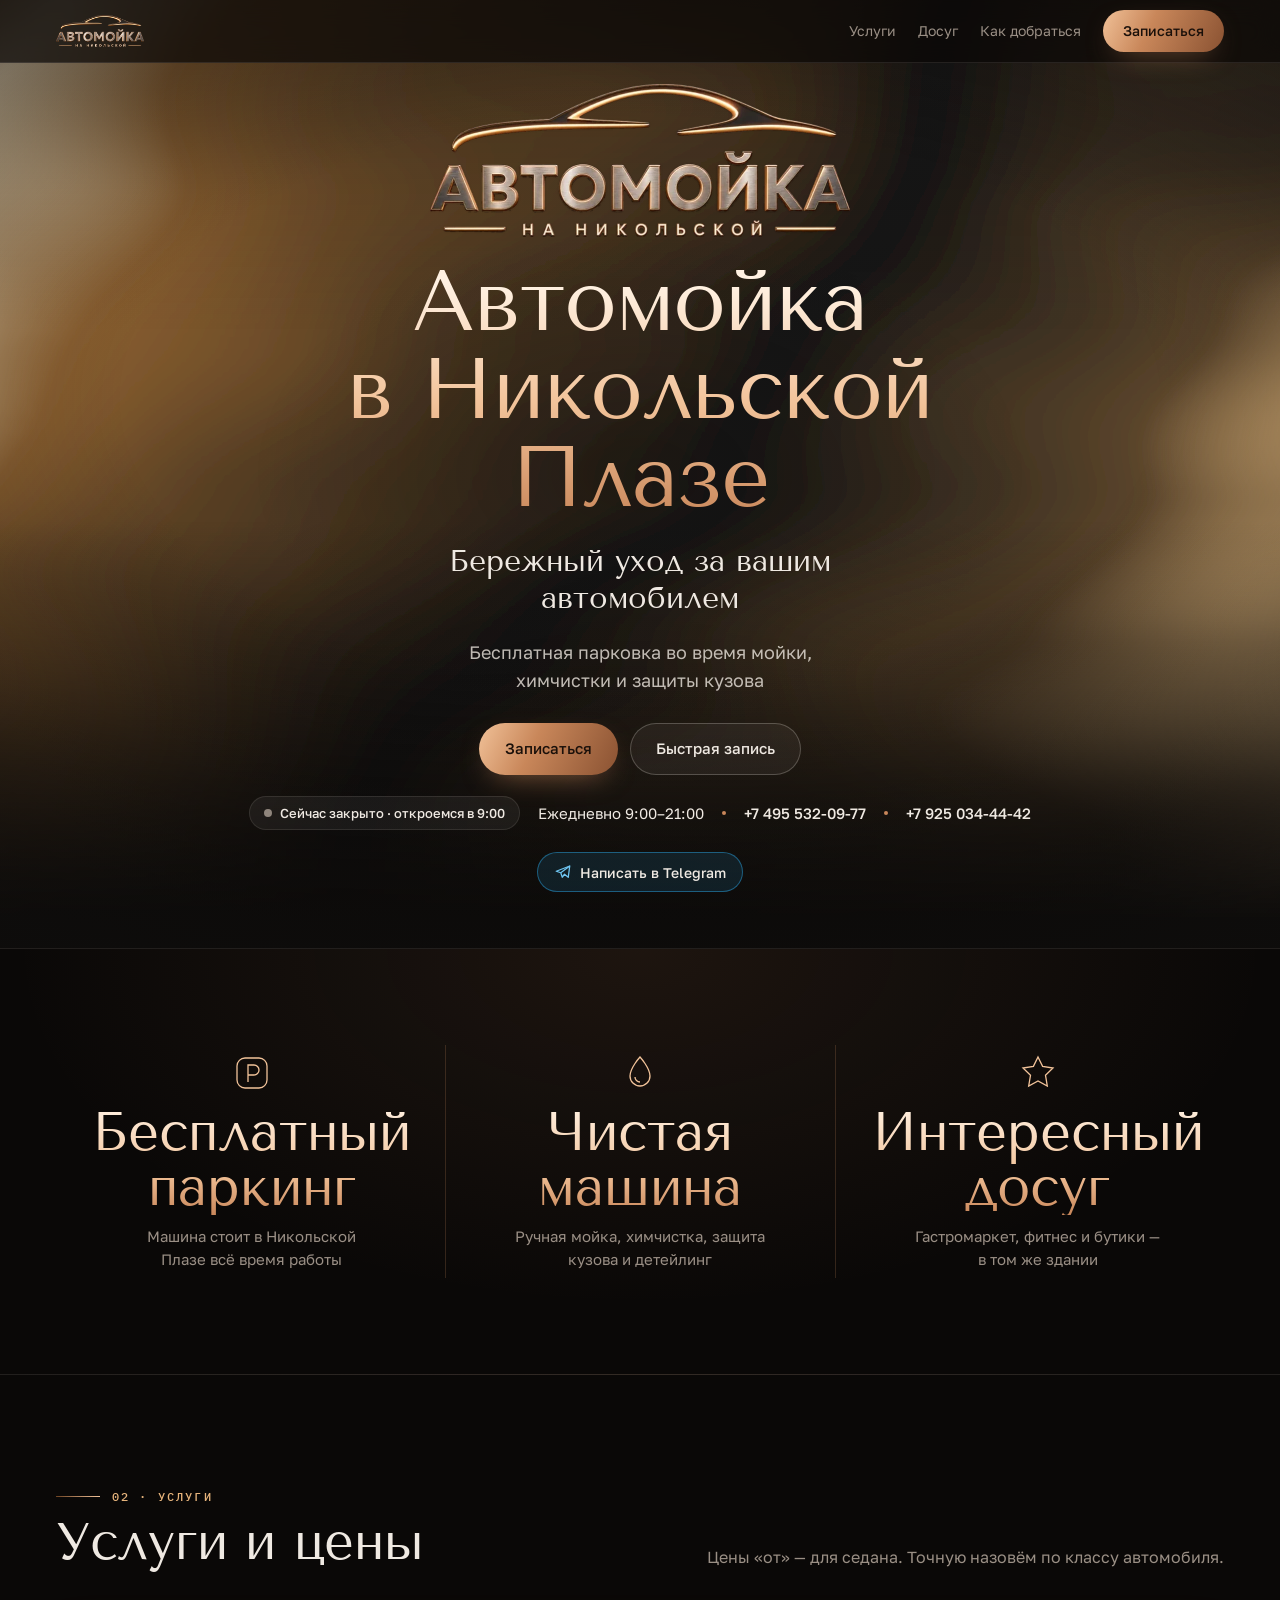
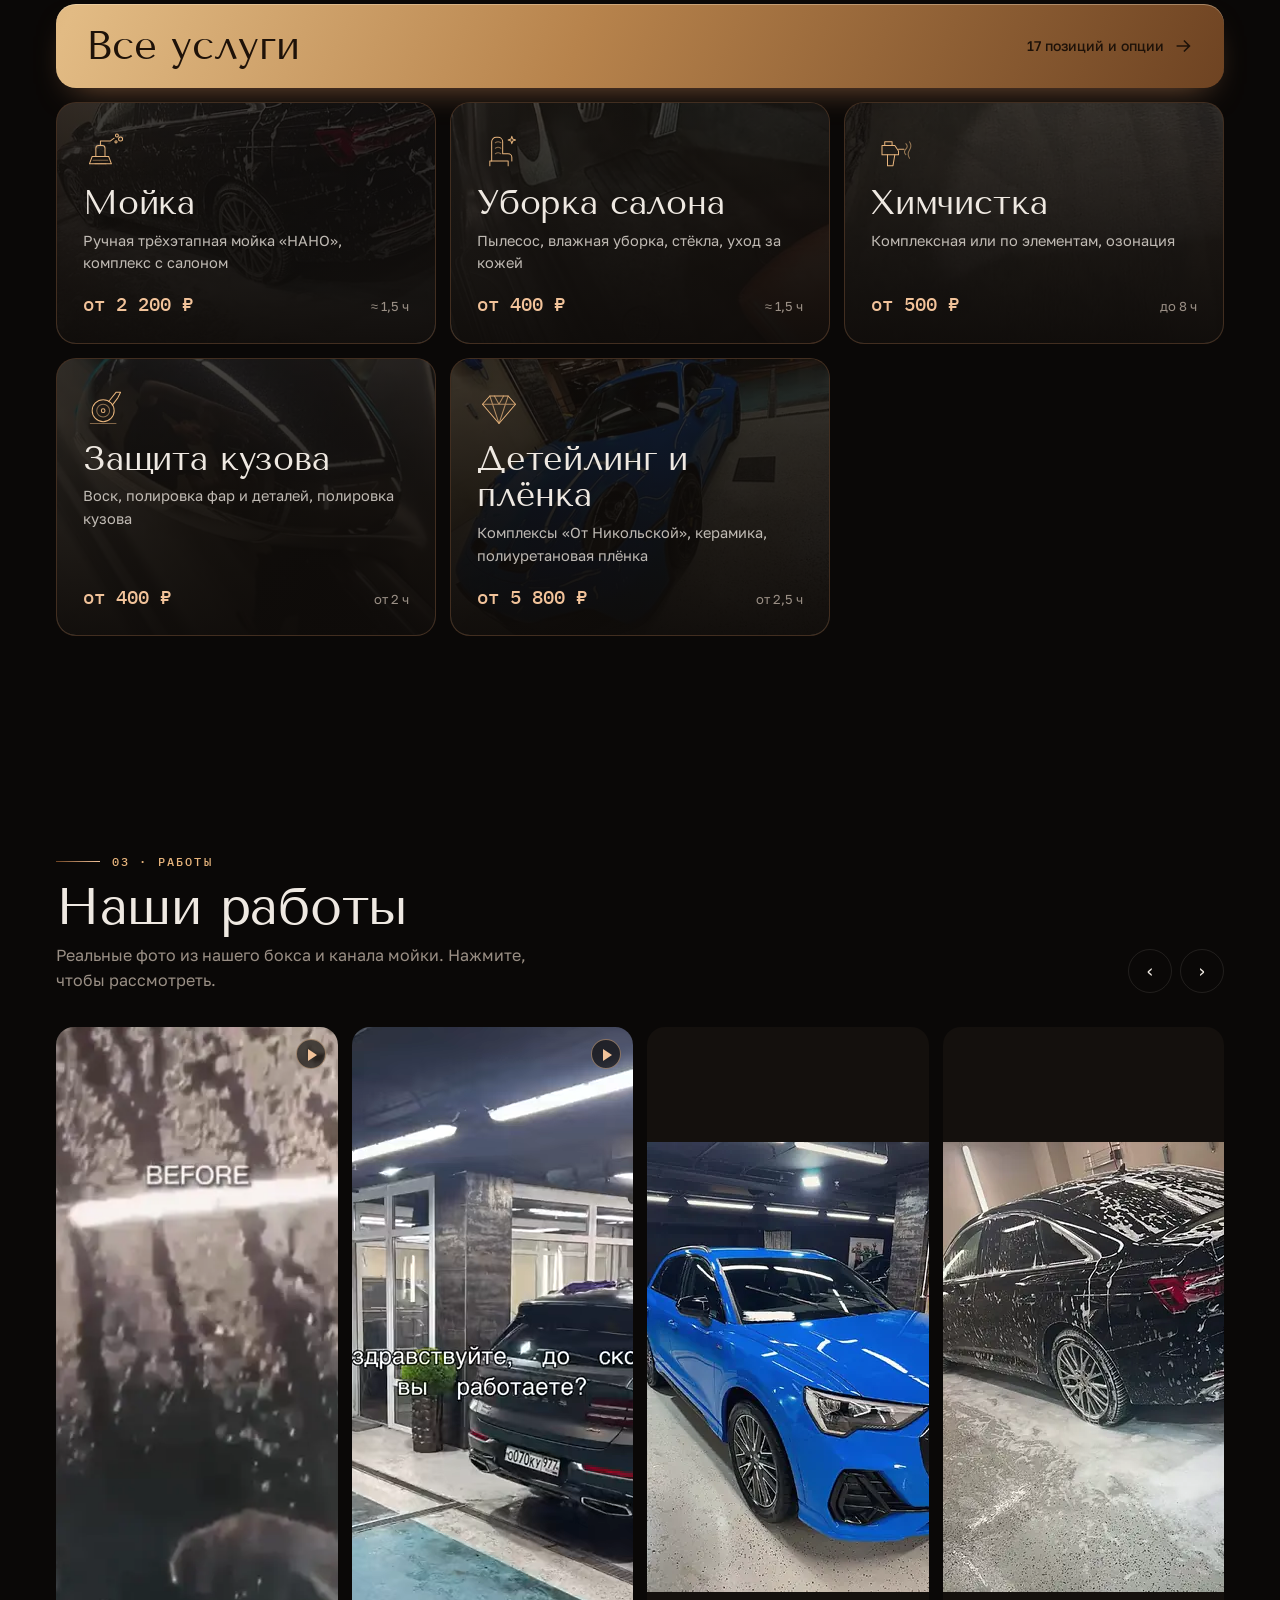
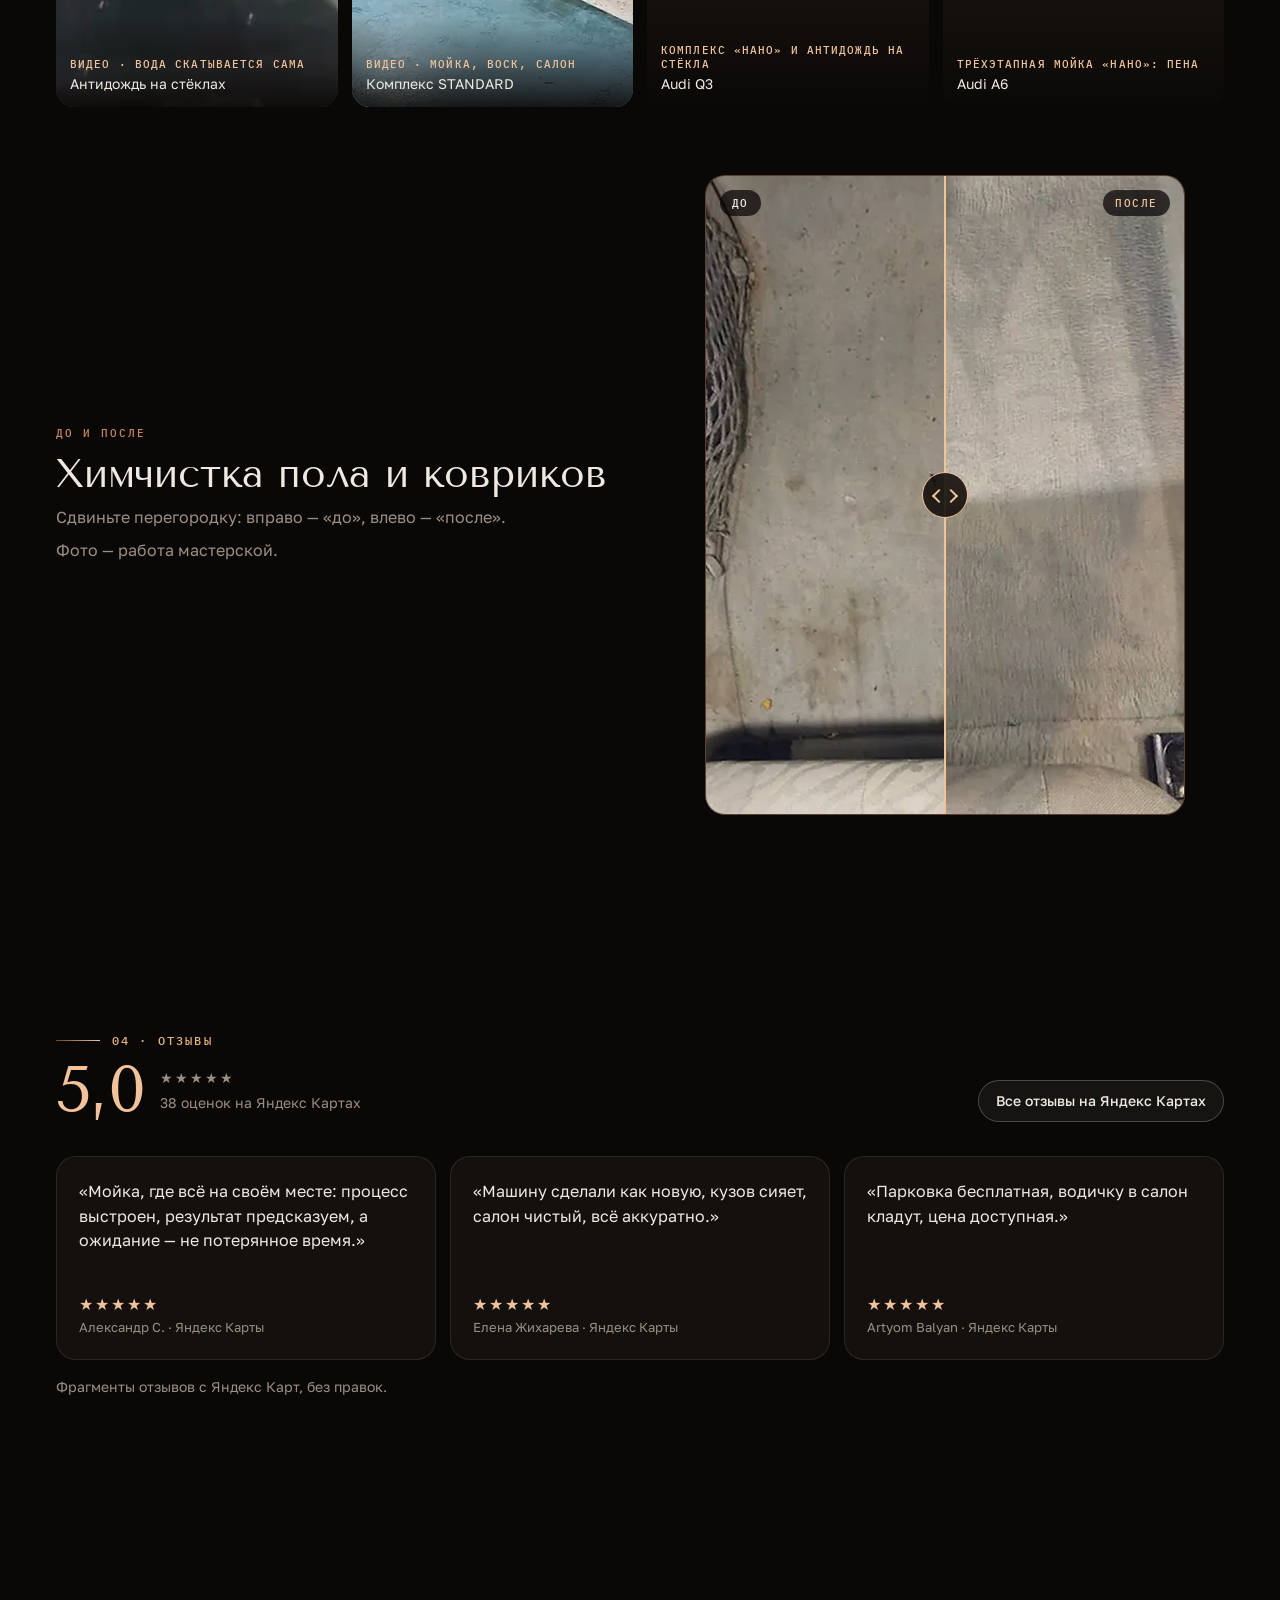
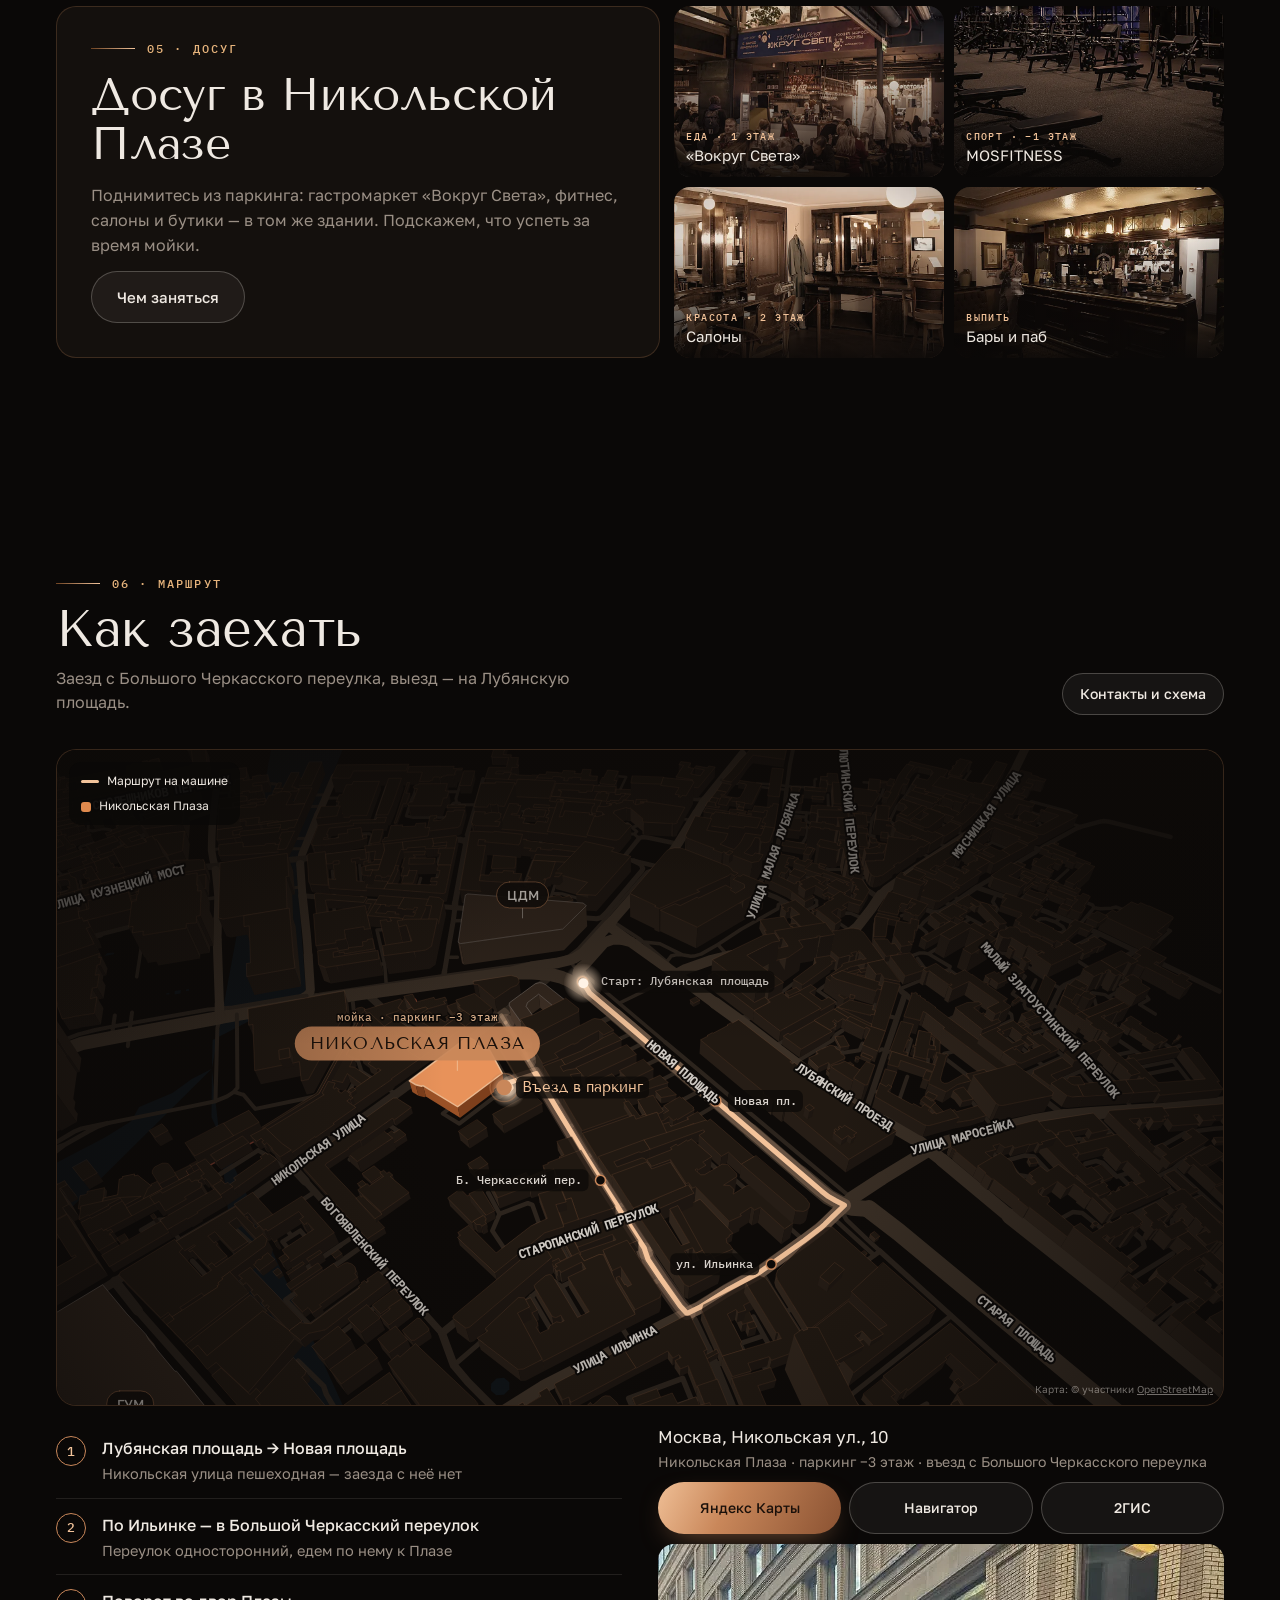
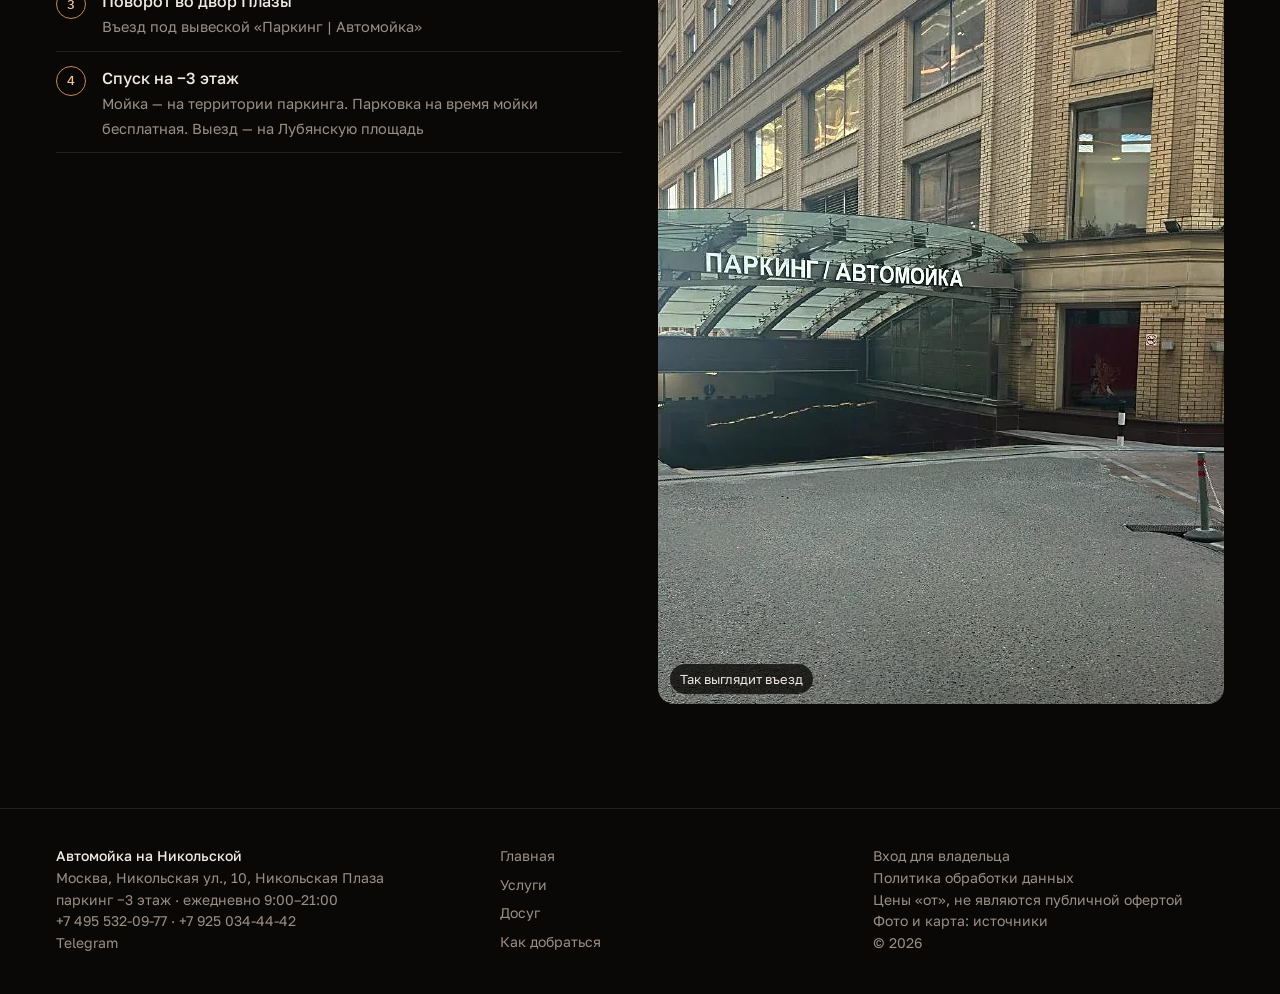
==== index.html @ 9cd9f22d "Демо: жидкое золото, Telegram, напоминания, вход для владельца, видео работ Co-Authored-By: Claude O" ====
<!doctype html>
<html lang="ru">
<head>
<meta charset="utf-8">
<meta name="robots" content="noindex, nofollow">
<meta name="viewport" content="width=device-width, initial-scale=1, viewport-fit=cover">
<title>Автомойка в Никольской Плазе — ручная мойка и детейлинг у Кремля</title>
<meta name="description" content="Ручная мойка, химчистка, защита кузова и детейлинг в Никольской Плазе. Бесплатная парковка на время мойки. Запись онлайн.">
<meta name="theme-color" content="#0a0807">
<link rel="preload" href="fonts/GolosText.woff2" as="font" type="font/woff2" crossorigin>
<link rel="preload" href="fonts/TenorSans.woff2" as="font" type="font/woff2" crossorigin>
<link rel="stylesheet" href="site.css">
<link rel="icon" href="logo.webp">
</head>
<body>
<header class="top"><div class="wrap">
  <a href="index.html" aria-label="Автомойка на Никольской — главная"><img class="top__logo" src="logo.webp" alt="Автомойка на Никольской" width="88" height="32"></a>
  <nav aria-label="Разделы"><a href="services.html">Услуги</a><a href="park.html">Досуг</a><a href="route.html#contacts">Как добраться</a></nav>
  <button class="btn btn--copper top__cta" type="button" data-open="book">Записаться</button>
  <button class="top__menu" type="button" data-menu aria-expanded="false" aria-controls="menu"><i aria-hidden="true"></i>Меню</button>
</div></header>
<div class="menu" id="menu" aria-hidden="true" role="dialog" aria-label="Меню"><div class="wrap" style="display:flex;flex-direction:column;flex:1">
  <div class="menu__bar"><img src="logo.webp" alt="" width="88" height="32"><button class="x" type="button" data-menu-close aria-label="Закрыть меню">✕</button></div>
  <ul class="menu__list"><li><a href="index.html" aria-current="page">Главная<small>Мойка в Никольской Плазе</small></a></li><li><a href="services.html">Услуги<small>Цены и запись</small></a></li><li><a href="park.html">Досуг<small>Пока мы моем</small></a></li><li><a href="route.html#contacts">Как добраться<small>и контакты</small></a></li></ul>
  <div class="menu__side"><span class="status" data-status>Ежедневно 9:00–21:00</span>
    <div class="menu__tel"><a href="tel:+74955320977">+7 495 532-09-77</a><a href="tel:+79250344442">+7 925 034-44-42</a><a class="tg" href="https://t.me/carwash_na_nikolskoy" target="_blank" rel="noopener"><svg viewBox="0 0 24 24" aria-hidden="true"><path d="M21 4L3 11l6 2 2 6 3-4 5 4z"/><path d="M9 13l12-9"/></svg>Написать в Telegram</a></div>
    <div style="display:flex;gap:10px;flex-wrap:wrap"><button class="btn btn--copper" type="button" data-open="book">Записаться</button><button class="btn btn--ghost" type="button" data-open="mine">Мои записи</button></div><a class="menu__owner" href="admin.html">Вход для владельца</a></div>
</div></div>
<main id="main">
<section class="hero"><div class="hero__surface" aria-hidden="true"><svg class="hero__metal" viewBox="0 0 600 900" preserveAspectRatio="xMidYMid slice">
  <defs><linearGradient id="lqb" x1="0" y1="0" x2="1" y2="1">
    <stop offset="0" stop-color="#0f0e0d"/><stop offset=".18" stop-color="#3b2d1d"/><stop offset=".26" stop-color="#c7975c"/><stop offset=".31" stop-color="#f4dfba"/>
    <stop offset=".36" stop-color="#8a5f30"/><stop offset=".5" stop-color="#151413"/><stop offset=".62" stop-color="#5b452b"/><stop offset=".68" stop-color="#e3b97e"/>
    <stop offset=".74" stop-color="#2d241a"/><stop offset="1" stop-color="#0f0e0d"/></linearGradient>
  <filter id="lqf" x="-20%" y="-20%" width="140%" height="140%"><feTurbulence type="fractalNoise" baseFrequency="0.005 0.011" numOctaves="2" seed="4" result="n"/>
    <feDisplacementMap in="SourceGraphic" in2="n" scale="170" xChannelSelector="R" yChannelSelector="G"/><feGaussianBlur stdDeviation="1.4"/></filter></defs>
  <rect x="-80" y="-80" width="760" height="1060" fill="url(#lqb)" filter="url(#lqf)"/></svg><div class="hero__veil"></div></div><div class="wrap">
  <img class="hero__logo" src="logo-hero.webp" alt="Автомойка на Никольской" width="840" height="305" fetchpriority="high">
  <h1 class="hero__name">Автомойка в&nbsp;Никольской Плазе</h1>
  <p class="hero__lead">Бережный уход за&nbsp;вашим автомобилем</p>
  <p class="hero__sub">Бесплатная парковка во время мойки, химчистки и защиты кузова</p>
  <div class="hero__actions"><button class="btn btn--copper" type="button" data-open="book">Записаться</button><button class="btn btn--ghost" type="button" data-open="quick">Быстрая запись</button></div>
  <div class="hero__meta"><span class="status" data-status>Ежедневно 9:00–21:00</span><span>Ежедневно 9:00–21:00</span><i class="sep"></i><a href="tel:+74955320977">+7 495 532-09-77</a><i class="sep"></i><a href="tel:+79250344442">+7 925 034-44-42</a></div>
  <a class="tg" href="https://t.me/carwash_na_nikolskoy" target="_blank" rel="noopener"><svg viewBox="0 0 24 24" aria-hidden="true"><path d="M21 4L3 11l6 2 2 6 3-4 5 4z"/><path d="M9 13l12-9"/></svg>Написать в Telegram</a>
</div></section><section class="promise"><div class="wrap promise__grid">
  <div class="promise__item"><svg class="promise__ic" viewBox="0 0 44 44" aria-hidden="true"><rect x="7" y="7" width="30" height="30" rx="8"/><path d="M18 31V14h6a5 5 0 0 1 0 10h-6"/></svg><b>Бесплатный паркинг</b><span>Машина стоит в Никольской Плазе всё время работы</span></div>
  <div class="promise__item"><svg class="promise__ic" viewBox="0 0 44 44" aria-hidden="true"><path d="M22 6s10 11 10 19a10 10 0 0 1-20 0c0-8 10-19 10-19z"/><path d="M17 26a5 5 0 0 0 5 5"/></svg><b>Чистая машина</b><span>Ручная мойка, химчистка, защита кузова и детейлинг</span></div>
  <div class="promise__item"><svg class="promise__ic" viewBox="0 0 44 44" aria-hidden="true"><path d="M22 6l4.6 9.4L37 17l-7.5 7.3L31.3 35 22 30l-9.3 5 1.8-10.7L7 17l10.4-1.6z"/></svg><b>Интересный досуг</b><span>Гастромаркет, фитнес и бутики — в том же здании</span></div>
</div></section><section class="sec" id="promo" data-until="2026-10-31T23:59:59+03:00"><div class="wrap">
  <div class="sec__head"><div><span class="num">01 · Акции</span><h2>Акции октября</h2></div><p>До 31 октября включительно</p></div>
  <div class="promos">
    <article class="promo"><span class="promo__until">до 31.10</span><span class="promo__pct">−20%</span><h3>Химчистка салона</h3><p>Полная химчистка и в подарок озонация — уберём посторонние запахи.</p><span class="promo__price">от 18 000 ₽<s>22 500 ₽</s></span><button class="btn btn--copper btn--sm" type="button" data-promo="dry-complex">Записаться со скидкой</button></article>
    <article class="promo"><span class="promo__until">до 31.10</span><span class="promo__pct">−15%</span><h3>Полиуретановая плёнка</h3><p>Оклейка зон риска или всего кузова: защита от сколов, реагентов и солнца.</p><span class="promo__price">от 63 750 ₽<s>75 000 ₽</s></span><button class="btn btn--copper btn--sm" type="button" data-promo="ppf-zones">Записаться со скидкой</button></article>
  </div></div></section><section class="sec" id="services"><div class="wrap">
  <div class="sec__head"><div><span class="num">02 · Услуги</span><h2>Услуги и цены</h2></div><p>Цены «от» — для седана. Точную назовём по классу автомобиля.</p></div>
  <a class="all-btn" href="services.html">Все услуги<span>17 позиций и опции <svg viewBox="0 0 24 24" aria-hidden="true"><path d="M5 12h14M13 6l6 6-6 6"/></svg></span></a>
  <div class="cats"><a class="cat cat--photo" href="services.html#wash"><img class="cat__bg" src="media/works/a6foam-s.webp" alt="" loading="lazy" decoding="async" width="360" height="450"><div><svg class="engr" viewBox="0 0 48 48" aria-hidden="true"><path d="M10 30h18l3 8H7z"/><path d="M14 30v-9a3 3 0 0 1 3-3h4a3 3 0 0 1 3 3v9"/><path d="M19 18v-5h11l4-3"/><circle cx="37" cy="7" r="1.6"/><circle cx="41" cy="11" r="2.2"/><circle cx="36" cy="14" r="1.2"/><path d="M11 34h16M13 38h12" opacity=".5"/></svg><h3>Мойка</h3><p style="margin-top:8px">Ручная трёхэтапная мойка «НАНО», комплекс с салоном</p></div><div class="cat__foot"><b>от 2 200 ₽</b><span>≈ 1,5 ч</span></div></a><a class="cat cat--photo" href="services.html#interior"><img class="cat__bg" src="media/works/pedals1-s.webp" alt="" loading="lazy" decoding="async" width="360" height="450"><div><svg class="engr" viewBox="0 0 48 48" aria-hidden="true"><path d="M14 40v-5h20v5"/><path d="M16 35V14a5 5 0 0 1 5-5h2a5 5 0 0 1 5 5v13h6a4 4 0 0 1 4 4v4"/><path d="M20 15c1.5-1 4.5-1 6 0M20 21c1.5-1 4.5-1 6 0M20 27c1.5-1 4.5-1 6 0" opacity=".55"/><path d="M38 8l1 3 3 1-3 1-1 3-1-3-3-1 3-1z"/></svg><h3>Уборка салона</h3><p style="margin-top:8px">Пылесос, влажная уборка, стёкла, уход за кожей</p></div><div class="cat__foot"><b>от 400 ₽</b><span>≈ 1,5 ч</span></div></a><a class="cat cat--photo" href="services.html#dry"><img class="cat__bg" src="media/cabin-after.webp" alt="" loading="lazy" decoding="async" width="360" height="450"><span class=cat__tag data-until=2026-10-31T23:59:59+03:00>−20%</span><div><svg class="engr" viewBox="0 0 48 48" aria-hidden="true"><path d="M12 18h14l4 6v4H12z"/><path d="M18 28v12h6l2-12"/><path d="M30 22h6"/><path d="M38 16c2 2 2 4 0 6s-2 4 0 6M42 14c2 3 2 6 0 9s-2 6 0 9" opacity=".6"/><path d="M15 18v-4h8v4"/></svg><h3>Химчистка</h3><p style="margin-top:8px">Комплексная или по элементам, озонация</p></div><div class="cat__foot"><b>от 500 ₽</b><span>до 8 ч</span></div></a><a class="cat cat--photo" href="services.html#protect"><img class="cat__bg" src="media/works/mirror-s.webp" alt="" loading="lazy" decoding="async" width="360" height="450"><div><svg class="engr" viewBox="0 0 48 48" aria-hidden="true"><circle cx="22" cy="28" r="12"/><circle cx="22" cy="28" r="7" opacity=".55"/><circle cx="22" cy="28" r="2"/><path d="M28 18l8-10h5l-3 6-6 8"/><path d="M8 42h28" opacity=".5"/></svg><h3>Защита кузова</h3><p style="margin-top:8px">Воск, полировка фар и деталей, полировка кузова</p></div><div class="cat__foot"><b>от 400 ₽</b><span>от 2 ч</span></div></a><a class="cat cat--photo" href="services.html#detailing"><img class="cat__bg" src="media/works/gt3-s.webp" alt="" loading="lazy" decoding="async" width="360" height="450"><span class=cat__tag data-until=2026-10-31T23:59:59+03:00>−15%</span><div><svg class="engr" viewBox="0 0 48 48" aria-hidden="true"><path d="M14 12h20l8 9-18 21L6 21z"/><path d="M6 21h36M14 12l10 30M34 12l-10 30M19 12l5 9 5-9" opacity=".7"/></svg><h3>Детейлинг и плёнка</h3><p style="margin-top:8px">Комплексы «От Никольской», керамика, полиуретановая плёнка</p></div><div class="cat__foot"><b>от 5 800 ₽</b><span>от 2,5 ч</span></div></a></div>
</div></section><section class="sec" id="works"><div class="wrap">
  <div class="sec__head"><div><span class="num">03 · Работы</span><h2>Наши работы</h2><p style="margin-top:8px">Реальные фото из нашего бокса и канала мойки. Нажмите, чтобы рассмотреть.</p></div>
    <div class="works__nav"><button type="button" data-scroll="#worksList" data-dir="p" aria-label="Назад">‹</button><button type="button" data-scroll="#worksList" data-dir="n" aria-label="Вперёд">›</button></div></div>
  <div class="works" id="worksList" data-gallery><figure class="work work--video"><video muted playsinline loop preload="none" poster="media/video/glass.webp" width="544" height="680" aria-label="Антидождь на стёклах: видео"><source data-src="media/video/glass.mp4" type="video/mp4"></video><span class="work__cap"><small>Видео · Вода скатывается сама</small>Антидождь на стёклах</span><span class="work__play" aria-hidden="true"></span></figure><figure class="work work--video"><video muted playsinline loop preload="none" poster="media/video/standard.webp" width="544" height="680" aria-label="Комплекс STANDARD: видео"><source data-src="media/video/standard.webm" type="video/webm"><source data-src="media/video/standard.mp4" type="video/mp4"></video><span class="work__cap"><small>Видео · Мойка, воск, салон</small>Комплекс STANDARD</span><span class="work__play" aria-hidden="true"></span></figure><button class="work" type="button" data-full="media/works/q3.webp" data-cap="Audi Q3" data-sub="Комплекс «НАНО» и антидождь на стёкла"><img src="media/works/q3-s.webp" alt="Audi Q3: Комплекс «НАНО» и антидождь на стёкла" loading="lazy" decoding="async" width="360" height="450"><span class="work__cap"><small>Комплекс «НАНО» и антидождь на стёкла</small>Audi Q3</span></button><button class="work" type="button" data-full="media/works/a6foam.webp" data-cap="Audi A6" data-sub="Трёхэтапная мойка «НАНО»: пена"><img src="media/works/a6foam-s.webp" alt="Audi A6: Трёхэтапная мойка «НАНО»: пена" loading="lazy" decoding="async" width="360" height="450"><span class="work__cap"><small>Трёхэтапная мойка «НАНО»: пена</small>Audi A6</span></button><button class="work" type="button" data-full="media/works/a6.webp" data-cap="Audi A6" data-sub="Комплекс «НАНО» — результат"><img src="media/works/a6-s.webp" alt="Audi A6: Комплекс «НАНО» — результат" loading="lazy" decoding="async" width="360" height="450"><span class="work__cap"><small>Комплекс «НАНО» — результат</small>Audi A6</span></button><button class="work" type="button" data-full="media/works/gt3.webp" data-cap="Porsche 911 GT3" data-sub="В нашем боксе"><img src="media/works/gt3-s.webp" alt="Porsche 911 GT3: В нашем боксе" loading="lazy" decoding="async" width="360" height="450"><span class="work__cap"><small>В нашем боксе</small>Porsche 911 GT3</span></button><figure class="work"><div class="pair"><button type="button" style="all:unset;cursor:zoom-in" data-full="media/works/pedals0.webp" data-cap="Педали и коврики · было" data-sub="Комплекс «НАНО»: было → стало"><img src="media/works/pedals0-s.webp" alt="Педали и коврики: было" loading="lazy" width="360" height="450"></button><button type="button" style="all:unset;cursor:zoom-in" data-full="media/works/pedals1.webp" data-cap="Педали и коврики · стало" data-sub="Комплекс «НАНО»: было → стало"><img src="media/works/pedals1-s.webp" alt="Педали и коврики: стало" loading="lazy" width="360" height="450"></button></div><figcaption class="work__cap"><small>Было · стало</small>Педали и коврики</figcaption></figure><button class="work" type="button" data-full="media/works/mazda.webp" data-cap="Mazda CX-5" data-sub="Комплекс мойки «НАНО»"><img src="media/works/mazda-s.webp" alt="Mazda CX-5: Комплекс мойки «НАНО»" loading="lazy" decoding="async" width="360" height="450"><span class="work__cap"><small>Комплекс мойки «НАНО»</small>Mazda CX-5</span></button><button class="work" type="button" data-full="media/works/rangerover.webp" data-cap="Range Rover Sport" data-sub="В нашем боксе"><img src="media/works/rangerover-s.webp" alt="Range Rover Sport: В нашем боксе" loading="lazy" decoding="async" width="360" height="450"><span class="work__cap"><small>В нашем боксе</small>Range Rover Sport</span></button><button class="work" type="button" data-full="media/works/mirror.webp" data-cap="Полировка зеркала" data-sub="Отражение без разводов"><img src="media/works/mirror-s.webp" alt="Полировка зеркала: Отражение без разводов" loading="lazy" decoding="async" width="360" height="450"><span class="work__cap"><small>Отражение без разводов</small>Полировка зеркала</span></button><button class="work" type="button" data-full="media/works/suvfoam.webp" data-cap="Мойка кузова" data-sub="Активная пена — первый этап"><img src="media/works/suvfoam-s.webp" alt="Мойка кузова: Активная пена — первый этап" loading="lazy" decoding="async" width="360" height="450"><span class="work__cap"><small>Активная пена — первый этап</small>Мойка кузова</span></button><button class="work" type="button" data-full="media/works/boxster.webp" data-cap="Porsche 718 Boxster" data-sub="В нашем боксе"><img src="media/works/boxster-s.webp" alt="Porsche 718 Boxster: В нашем боксе" loading="lazy" decoding="async" width="360" height="450"><span class="work__cap"><small>В нашем боксе</small>Porsche 718 Boxster</span></button><button class="work" type="button" data-full="media/works/master.webp" data-cap="Работа мастера" data-sub="Ручная мойка"><img src="media/works/master-s.webp" alt="Работа мастера: Ручная мойка" loading="lazy" decoding="async" width="360" height="450"><span class="work__cap"><small>Ручная мойка</small>Работа мастера</span></button><button class="work" type="button" data-full="media/works/bmw5.webp" data-cap="BMW 5 Series" data-sub="Готов к выдаче"><img src="media/works/bmw5-s.webp" alt="BMW 5 Series: Готов к выдаче" loading="lazy" decoding="async" width="360" height="450"><span class="work__cap"><small>Готов к выдаче</small>BMW 5 Series</span></button><button class="work" type="button" data-full="media/works/black.webp" data-cap="Бизнес-седан" data-sub="Готов к выдаче"><img src="media/works/black-s.webp" alt="Бизнес-седан: Готов к выдаче" loading="lazy" decoding="async" width="360" height="450"><span class="work__cap"><small>Готов к выдаче</small>Бизнес-седан</span></button><button class="work" type="button" data-full="media/works/box.webp" data-cap="Наш бокс" data-sub="Паркинг Никольской Плазы, −3 этаж"><img src="media/works/box-s.webp" alt="Наш бокс: Паркинг Никольской Плазы, −3 этаж" loading="lazy" decoding="async" width="360" height="450"><span class="work__cap"><small>Паркинг Никольской Плазы, −3 этаж</small>Наш бокс</span></button></div>
  <div class="ba-wrap"><div><span class="k">До и после</span><h3 style="margin-top:8px">Химчистка пола и ковриков</h3><p>Сдвиньте перегородку: вправо — «до», влево — «после».</p><p>Фото — работа мастерской.</p></div>
    <figure class="ba" data-ba style="--x:50%"><img class="ba__img" src="media/cabin-after.webp" alt="Салон после химчистки" width="720" height="1339" loading="lazy"><div class="ba__before"><img class="ba__img" src="media/cabin-before.webp" alt="Салон до химчистки" width="720" height="1339" loading="lazy"></div>
      <span class="ba__tag ba__tag--l">До</span><span class="ba__tag ba__tag--r">После</span><span class="ba__line" aria-hidden="true"><i></i></span><input class="ba__range" type="range" min="0" max="100" value="50" aria-label="Перегородка: вправо — до, влево — после"></figure></div>
</div></section><section class="sec" id="reviews"><div class="wrap">
  <div class="sec__head"><div><span class="num">04 · Отзывы</span><div class="rating"><b>5,0</b><div><span class="stars" aria-label="5 из 5">★★★★★</span><br><span>38 оценок на Яндекс Картах</span></div></div></div>
    <a class="btn btn--ghost btn--sm" href="https://yandex.ru/maps/org/avtomoyka_na_nikolskoy/173994843041/reviews/" target="_blank" rel="noopener">Все отзывы на Яндекс Картах</a></div>
  <div class="reviews"><blockquote class="review"><p>«Мойка, где всё на своём месте: процесс выстроен, результат предсказуем, а ожидание — не потерянное время.»</p><cite><span class="stars" aria-hidden="true">★★★★★</span><br>Александр С. · Яндекс Карты</cite></blockquote><blockquote class="review"><p>«Машину сделали как новую, кузов сияет, салон чистый, всё аккуратно.»</p><cite><span class="stars" aria-hidden="true">★★★★★</span><br>Елена Жихарева · Яндекс Карты</cite></blockquote><blockquote class="review"><p>«Парковка бесплатная, водичку в салон кладут, цена доступная.»</p><cite><span class="stars" aria-hidden="true">★★★★★</span><br>Artyom Balyan · Яндекс Карты</cite></blockquote><blockquote class="review"><p>«…рассказал, какие участки требуют особого внимания — например, битумные пятна на арках.»</p><cite><span class="stars" aria-hidden="true">★★★★★</span><br>Андрей · Яндекс Карты</cite></blockquote><blockquote class="review"><p>«Со стройки вылили цемент на припаркованный автомобиль, думал машине хана, но нет.»</p><cite><span class="stars" aria-hidden="true">★★★★★</span><br>Никита Г. · Яндекс Карты</cite></blockquote><blockquote class="review"><p>«…полировка и нанесение защитных составов – всё это сделало мой автомобиль не только чистым, но и защищённым.»</p><cite><span class="stars" aria-hidden="true">★★★★★</span><br>Алена Новикова · Яндекс Карты</cite></blockquote><blockquote class="review"><p>«…за это время мы с семьей успели погулять по Красной площади.»</p><cite><span class="stars" aria-hidden="true">★★★★★</span><br>Сергей Ф. · Яндекс Карты</cite></blockquote><blockquote class="review"><p>«Персонал — настоящие профессионалы, рассказали этапы мойки.»</p><cite><span class="stars" aria-hidden="true">★★★★★</span><br>artiom20.09 · Яндекс Карты</cite></blockquote></div>
  <p class="note" style="margin-top:12px">Фрагменты отзывов с Яндекс Карт, без правок.</p>
</div></section><section class="sec"><div class="wrap teaser">
  <div class="teaser__main"><span class="num">05 · Досуг</span><h2>Досуг в Никольской Плазе</h2><p>Поднимитесь из паркинга: гастромаркет «Вокруг Света», фитнес, салоны и бутики — в том же здании. Подскажем, что успеть за время мойки.</p><a class="btn btn--ghost" href="park.html">Чем заняться</a></div>
  <div class="teaser__tiles">
    <a class="tile" href="park.html#eat"><img src="places/vokrug.webp" alt="" loading="lazy" width="400" height="300"><span><small>Еда · 1 этаж</small>«Вокруг Света»</span></a>
    <a class="tile" href="park.html#fit"><img src="places/fit.webp" alt="" loading="lazy" width="400" height="300"><span><small>Спорт · −1 этаж</small>MOSFITNESS</span></a>
    <a class="tile" href="park.html#beauty"><img src="places/beauty.webp" alt="" loading="lazy" width="400" height="300"><span><small>Красота · 2 этаж</small>Салоны</span></a>
    <a class="tile" href="park.html#drink"><img src="places/bar.webp" alt="" loading="lazy" width="400" height="300"><span><small>Выпить</small>Бары и паб</span></a>
  </div></div></section><section class="sec" id="route"><div class="wrap">
  <div class="sec__head"><div><span class="num">06 · Маршрут</span><h2>Как заехать</h2><p style="margin-top:8px">Заезд с Большого Черкасского переулка, выезд — на Лубянскую площадь.</p></div><a class="btn btn--ghost btn--sm" href="route.html">Контакты и схема</a></div>
  <div class="mapbox" data-routemap data-from="lubyanka"><canvas class="map" aria-label="3D-карта: маршрут к въезду в паркинг Никольской Плазы"></canvas><canvas class="car" aria-hidden="true"></canvas>
    <div class="mapbox__load">Загружаем карту…</div>
    <div class="mapbox__legend" aria-hidden="true"><span><i></i>Маршрут на машине</span><span><i class="pl"></i>Никольская Плаза</span></div>
    <span class="mapbox__credit">Карта: © участники <a href="https://www.openstreetmap.org/copyright" target="_blank" rel="noopener">OpenStreetMap</a></span></div>
  <div class="howto"><ol class="steps-list">
    <li><div><b>Лубянская площадь → Новая площадь</b><span>Никольская улица пешеходная — заезда с неё нет</span></div></li>
    <li><div><b>По Ильинке — в Большой Черкасский переулок</b><span>Переулок односторонний, едем по нему к Плазе</span></div></li>
    <li><div><b>Поворот во двор Плазы</b><span>Въезд под вывеской «Паркинг | Автомойка»</span></div></li>
    <li><div><b>Спуск на −3 этаж</b><span>Мойка — на территории паркинга. Парковка на время мойки бесплатная. Выезд — на Лубянскую площадь</span></div></li>
  </ol>
  <div class="navi"><div class="addr">Москва, Никольская ул., 10<small>Никольская Плаза · паркинг −3 этаж · въезд с Большого Черкасского переулка</small></div>
    <div class="navi__btns"><a class="btn btn--copper" href="https://yandex.ru/maps/?rtext=~55.757898%2C37.625083&rtt=auto" target="_blank" rel="noopener">Яндекс Карты</a><a class="btn btn--ghost" href="yandexnavi://build_route_on_map?lat_to=55.757898&lon_to=37.625083">Навигатор</a><a class="btn btn--ghost" href="https://2gis.ru/moscow/directions/points/%7C37.625083%2C55.757898" target="_blank" rel="noopener">2ГИС</a></div>
    <figure class="entrance" style="margin:0"><img src="media/works/entrance.webp" alt="Въезд в паркинг Никольской Плазы с вывеской «Паркинг | Автомойка»" loading="lazy" width="800" height="760"><span>Так выглядит въезд</span></figure></div></div>
</div></section>
</main>
<footer class="foot"><div class="wrap">
  <div><b>Автомойка на Никольской</b><br>Москва, Никольская ул., 10, Никольская Плаза<br>паркинг −3 этаж · ежедневно 9:00–21:00<br><a href="tel:+74955320977">+7 495 532-09-77</a> · <a href="tel:+79250344442">+7 925 034-44-42</a><br><a href="https://t.me/carwash_na_nikolskoy" target="_blank" rel="noopener">Telegram</a></div>
  <nav><a href="index.html">Главная</a><a href="services.html">Услуги</a><a href="park.html">Досуг</a><a href="route.html#contacts">Как добраться</a></nav>
  <div><a href="admin.html">Вход для владельца</a><br><a href="route.html#privacy">Политика обработки данных</a><br>Цены «от», не являются публичной офертой<br><a href="park.html#credits">Фото и карта: источники</a><br>© 2026</div>
</div></footer>
<nav class="tabbar" aria-label="Быстрые разделы"><a class="tab" href="index.html" aria-current="page"><svg viewBox="0 0 24 24" aria-hidden="true"><path d="M3 11l9-7 9 7v9a1 1 0 0 1-1 1h-5v-6H9v6H4a1 1 0 0 1-1-1z"/></svg><span>Главная</span></a><a class="tab" href="services.html"><svg viewBox="0 0 24 24" aria-hidden="true"><rect x="3" y="3" width="7" height="7" rx="2"/><rect x="14" y="3" width="7" height="7" rx="2"/><rect x="3" y="14" width="7" height="7" rx="2"/><rect x="14" y="14" width="7" height="7" rx="2"/></svg><span>Услуги</span></a><button class="tab tab--book" type="button" data-open="book"><span class="pill"><svg viewBox="0 0 24 24" aria-hidden="true"><rect x="4" y="5" width="16" height="15" rx="2"/><path d="M8 3v4M16 3v4M4 10h16M12 13v5M9.5 15.5h5"/></svg></span><em>Запись</em><span class="badge" data-cartcount hidden>0</span></button><a class="tab" href="park.html"><svg viewBox="0 0 24 24" aria-hidden="true"><path d="M5 11h12v3a5 5 0 0 1-5 5h-2a5 5 0 0 1-5-5zM17 12h1.5a2.5 2.5 0 0 1 0 5H16M8 3c0 2 2 2 2 4M12 3c0 2 2 2 2 4"/></svg><span>Досуг</span></a><a class="tab" href="route.html#contacts"><svg viewBox="0 0 24 24" aria-hidden="true"><path d="M12 21s7-6.2 7-12a7 7 0 1 0-14 0c0 5.8 7 12 7 12z"/><circle cx="12" cy="9" r="2.5"/></svg><span>Контакты</span></a></nav>
<div class="sheet" id="sheet" aria-hidden="true"><div class="sheet__bg" data-close></div>
  <div class="sheet__panel" role="dialog" aria-modal="true" aria-labelledby="sheetTitle">
    <div><div class="sheet__head"><button class="sheet__back" type="button" aria-label="Назад" hidden>←</button><h2 id="sheetTitle">Запись</h2><button class="x" type="button" data-close aria-label="Закрыть">✕</button></div><div class="steps" id="steps"></div></div>
    <div class="sheet__body" id="sheetBody"></div><div class="sheet__foot" id="sheetFoot"></div>
  </div></div>
<script src="data.js"></script><script src="venues.js"></script><script src="app.js"></script><script src="ba.js" defer></script><script src="routemap.js" defer></script>
</body>
</html>
---- site.css ----
/* Автомойка на Никольской — v3. Минимализм: без анимаций прокрутки, один файл стилей, всё работает на слабом телефоне. */
@font-face { font-family: "Tenor Sans"; src: url(fonts/TenorSans.woff2) format("woff2"); font-weight: 400; font-display: swap; }
@font-face { font-family: "Golos Text"; src: url(fonts/GolosText.woff2) format("woff2"); font-weight: 400 600; font-display: swap; }
@font-face { font-family: "IBM Plex Mono"; src: url(fonts/IBMPlexMono-Regular.woff2) format("woff2"); font-weight: 400; font-display: swap; }
@font-face { font-family: "IBM Plex Mono"; src: url(fonts/IBMPlexMono-Medium.woff2) format("woff2"); font-weight: 500; font-display: swap; }
:root {
  --ink: #0a0807; --ink-2: #14100d; --ink-3: #1b1511;
  --copper: #c9875a; --copper-hi: #f2c39a; --gold: #e7b47c;
  --paper: #efe9e2; --muted: #9a8f85; --line: rgba(201, 135, 90, .22); --line-2: rgba(239, 233, 226, .1);
  --f-display: "Tenor Sans", "Times New Roman", serif;
  --f-body: "Golos Text", "Segoe UI", Roboto, Arial, sans-serif;
  --f-mono: "IBM Plex Mono", ui-monospace, Menlo, monospace;
  --r: 20px;
  color-scheme: dark;
}
* { box-sizing: border-box; }
[hidden] { display: none !important; }
html { background: var(--ink); overflow-x: clip; -webkit-text-size-adjust: 100%; scroll-padding-top: 76px; }
body { margin: 0; background: var(--ink); color: var(--paper); font: 400 16px/1.55 var(--f-body); -webkit-font-smoothing: antialiased; overflow-x: clip; }
html.lock, html.lock body { overflow: hidden; }
img { max-width: 100%; display: block; }
a { color: inherit; }
button { font: inherit; color: inherit; }
h1, h2, h3 { font-family: var(--f-display); font-weight: 400; margin: 0; line-height: 1.08; letter-spacing: -.005em; }
.wrap { width: 100%; max-width: 1200px; margin: 0 auto; padding-inline: max(16px, env(safe-area-inset-left, 0px)) max(16px, env(safe-area-inset-right, 0px)); }
.sec { padding-block: clamp(56px, 9vw, 104px); }
.sec__head { display: flex; flex-wrap: wrap; align-items: end; justify-content: space-between; gap: 12px 24px; margin-bottom: clamp(22px, 3vw, 34px); }
.sec__head h2 { font-size: clamp(30px, 4.6vw, 52px); }
.sec__head p { margin: 0; color: var(--muted); max-width: 52ch; }
.k { font: 500 11px var(--f-mono); letter-spacing: .18em; text-transform: uppercase; color: var(--copper); }
.lbl { font: 500 11px var(--f-mono); letter-spacing: .16em; text-transform: uppercase; color: var(--copper); margin: 0 0 10px; }
.muted { color: var(--muted); }

/* кнопки и чипы */
.btn { position: relative; overflow: hidden; isolation: isolate; display: inline-flex; align-items: center; justify-content: center; gap: 10px; min-height: 52px; padding: 0 26px; border-radius: 99px; font: 500 15px/1 var(--f-body); text-decoration: none; cursor: pointer; border: 0; transition: background-position .4s, box-shadow .25s, color .25s, opacity .2s; -webkit-tap-highlight-color: transparent; }
.btn--copper { color: #1a100a; background: linear-gradient(115deg, #8a5232 0%, var(--copper) 30%, var(--copper-hi) 50%, var(--copper) 70%, #8a5232 100%); background-size: 220% 100%; background-position: 100% 0; box-shadow: 0 10px 30px -14px rgba(201, 135, 90, .8); }
.btn--copper:hover { background-position: 0 0; }
.btn::after, .all-btn::after, .tab--book .pill::after { content: ""; position: absolute; inset: 0; z-index: -1; pointer-events: none; background: linear-gradient(105deg, transparent 38%, rgba(255, 244, 226, .42) 50%, transparent 62%); transform: translateX(-130%); animation: sheen 6.5s cubic-bezier(.4, 0, .2, 1) infinite; }
.btn--ghost::after { background: linear-gradient(105deg, transparent 40%, rgba(242, 195, 154, .16) 50%, transparent 60%); animation-delay: 1.4s; }
.btn:nth-of-type(2)::after { animation-delay: .7s; }
@keyframes sheen { 0%, 72% { transform: translateX(-130%); } 100% { transform: translateX(130%); } }
.btn--ghost { background: rgba(239, 233, 226, .05); box-shadow: inset 0 0 0 1px rgba(239, 233, 226, .24); }
.btn--ghost:hover { box-shadow: inset 0 0 0 1px var(--copper); color: var(--copper-hi); }
.btn--sm { min-height: 42px; padding: 0 18px; font-size: 14px; }
.btn--wide { width: 100%; }
.btn:disabled { opacity: .4; cursor: not-allowed; }
.btn:focus-visible, a:focus-visible, button:focus-visible, input:focus-visible { outline: 2px solid var(--copper-hi); outline-offset: 3px; }
.chips { display: flex; gap: 8px; overflow-x: auto; scrollbar-width: none; padding-bottom: 2px; -webkit-overflow-scrolling: touch; }
.chips::-webkit-scrollbar { display: none; }
.chip { text-decoration: none; flex: none; font: 500 14px/1 var(--f-body); color: var(--muted); background: transparent; cursor: pointer; white-space: nowrap; border: 1px solid var(--line); border-radius: 99px; padding: 11px 16px; }
.chip[aria-pressed="true"] { color: var(--ink); background: var(--paper); border-color: var(--paper); }
.status { display: inline-flex; align-items: center; gap: 8px; font: 500 13px var(--f-body); color: var(--paper); padding: 8px 14px; border-radius: 99px; background: rgba(239, 233, 226, .06); border: 1px solid var(--line-2); }
.status::before { content: ""; width: 8px; height: 8px; border-radius: 50%; background: #8f857c; }
.status.is-open::before { background: #7fd18b; box-shadow: 0 0 0 4px rgba(127, 209, 139, .16); }

/* шапка, меню, нижняя панель */
.top { position: fixed; inset: 0 0 auto; z-index: 50; padding-top: env(safe-area-inset-top, 0px); background: rgba(10, 8, 7, .86); border-bottom: 1px solid var(--line-2); }
@supports (backdrop-filter: blur(1px)) { .top { background: rgba(10, 8, 7, .7); backdrop-filter: blur(12px); -webkit-backdrop-filter: blur(12px); } }
.top .wrap { display: flex; align-items: center; gap: 22px; height: 62px; }
.top__logo { height: 32px; width: auto; }
.top nav { display: flex; gap: 22px; margin-left: auto; font-size: 14px; }
.top nav a { text-decoration: none; color: var(--muted); }
.top nav a:hover, .top nav a[aria-current="page"] { color: var(--paper); }
.top__cta { min-height: 42px; padding: 0 20px; font-size: 14px; }
.top__menu { display: none; margin-left: auto; align-items: center; gap: 8px; background: none; border: 1px solid var(--line-2); border-radius: 99px; height: 40px; padding: 0 14px; cursor: pointer; font-size: 14px; }
.top__menu i { width: 16px; height: 10px; border-block: 1.5px solid currentColor; }
.menu { position: fixed; inset: 0; z-index: 90; background: var(--ink); display: none; flex-direction: column; padding-top: env(safe-area-inset-top, 0px); }
.menu.open { display: flex; animation: fade .25s ease; }
.menu__bar { display: flex; align-items: center; justify-content: space-between; height: 62px; }
.menu__list { list-style: none; margin: 12px 0 0; padding: 0; display: grid; }
.menu__list a { display: flex; align-items: baseline; justify-content: space-between; gap: 12px; padding: 18px 0; border-bottom: 1px solid var(--line-2); text-decoration: none; font: 400 clamp(28px, 7vw, 40px)/1.1 var(--f-display); }
.menu__list small { font: 400 13px var(--f-body); color: var(--muted); }
.menu__side { margin-top: auto; padding-block: 24px calc(24px + env(safe-area-inset-bottom, 0px)); display: grid; gap: 14px; }
.menu__tel { display: grid; gap: 4px; font-size: 18px; }
.menu__tel a { text-decoration: none; }
.x { width: 42px; height: 42px; border-radius: 50%; border: 1px solid var(--line-2); background: none; cursor: pointer; font-size: 18px; flex: none; }
.tabbar { display: none; }
@media (max-width: 860px) {
  .top nav, .top__cta { display: none; }
  .top__menu { display: inline-flex; }
  .tabbar { position: fixed; z-index: 45; left: 0; right: 0; bottom: 0; display: grid; grid-template-columns: repeat(5, 1fr); align-items: end; padding: 6px 6px calc(6px + env(safe-area-inset-bottom, 0px)); background: rgba(14, 11, 9, .96); border-top: 1px solid var(--line-2); }
  .tab { display: grid; justify-items: center; gap: 3px; padding: 4px 0; background: none; border: 0; text-decoration: none; color: var(--muted); font-size: 10.5px; cursor: pointer; position: relative; }
  .tab svg { width: 22px; height: 22px; fill: none; stroke: currentColor; stroke-width: 1.6; stroke-linecap: round; stroke-linejoin: round; }
  .tab[aria-current="page"] { color: var(--copper-hi); }
  .tab--book .pill { position: relative; overflow: hidden; isolation: isolate; width: 50px; height: 50px; margin-top: -22px; border-radius: 50%; display: grid; place-items: center; background: linear-gradient(135deg, var(--copper-hi), var(--copper)); box-shadow: 0 8px 22px -8px rgba(201, 135, 90, .9); }
  .tab--book .pill svg { stroke: #1a100a; }
  .tab--book em { font-style: normal; color: var(--copper-hi); }
  .badge { position: absolute; top: -18px; right: calc(50% - 30px); min-width: 18px; height: 18px; border-radius: 9px; background: var(--paper); color: var(--ink); font: 600 11px/18px var(--f-body); padding: 0 5px; }
  body { padding-bottom: calc(70px + env(safe-area-inset-bottom, 0px)); }
}

/* первый экран */
.hero { position: relative; min-height: 100svh; display: grid; place-items: center; text-align: center; padding: calc(84px + env(safe-area-inset-top, 0px)) 0 56px; isolation: isolate; overflow: hidden; }
/* «жидкое золото»: полосы градиента искажены шумом один раз, движется весь слой — только transform, без перерисовки */
.hero { background: #0f0e0d; }
.hero__surface { position: absolute; inset: 0; z-index: -2; overflow: hidden; }
.hero__metal { position: absolute; left: -25%; top: -20%; width: 150%; height: 140%; will-change: transform; animation: liquid 9s ease-in-out infinite alternate; }
@keyframes liquid { from { transform: translate3d(0, 0, 0) rotate(0deg) scale(1); } to { transform: translate3d(-12%, 7%, 0) rotate(9deg) scale(1.12); } }
.hero__veil { position: absolute; inset: 0; background: radial-gradient(90% 66% at 50% 42%, transparent 45%, rgba(15, 14, 13, .7) 100%), linear-gradient(180deg, rgba(15, 14, 13, .25), transparent 35%, rgba(15, 14, 13, 0) 55%, var(--ink) 97%); }
.hero::after { content: ""; position: absolute; inset: 0; z-index: -1; pointer-events: none; background: radial-gradient(40% 34% at 50% 50%, rgba(15, 14, 13, .38), transparent 75%); }
@media (prefers-reduced-motion: reduce) { .hero__metal { animation: none; } }
.hero .wrap { display: grid; justify-items: center; gap: clamp(14px, 2.4vh, 22px); }
.hero__logo { width: min(420px, 78vw); height: auto; animation: dawn 1.2s cubic-bezier(.3, 0, .2, 1); }
.hero__name { font: 400 clamp(36px, 7.6vw, 86px)/1.02 var(--f-display); letter-spacing: -.01em; max-width: 14ch; background: linear-gradient(180deg, #fff1e2 10%, var(--copper-hi) 55%, var(--copper) 100%); -webkit-background-clip: text; background-clip: text; color: transparent; animation: rise .8s cubic-bezier(.2, .8, .2, 1); }
.hero__lead { margin: 0; font: 400 clamp(20px, 2.6vw, 30px)/1.25 var(--f-display); color: var(--paper); max-width: 26ch; animation: rise 1s cubic-bezier(.2, .8, .2, 1); }
.hero__sub { margin: 0; color: rgba(239, 233, 226, .78); font-size: clamp(15px, 1.6vw, 18px); max-width: 40ch; animation: rise 1.1s cubic-bezier(.2, .8, .2, 1); }
.hero__actions { display: flex; flex-wrap: wrap; justify-content: center; gap: 12px; margin-top: 6px; animation: rise 1.2s cubic-bezier(.2, .8, .2, 1); }
.hero__meta { display: flex; flex-wrap: wrap; justify-content: center; align-items: center; gap: 10px 18px; font-size: 15px; animation: rise 1.3s cubic-bezier(.2, .8, .2, 1); }
.hero__meta a { text-decoration: none; font-weight: 500; white-space: nowrap; }
.hero__meta .sep { width: 4px; height: 4px; border-radius: 50%; background: var(--copper); }
@keyframes dawn { from { opacity: 0; filter: brightness(.15) blur(3px); } to { opacity: 1; filter: none; } }
@keyframes rise { 0%, 30% { opacity: 0; transform: translateY(14px); } }
@keyframes fade { from { opacity: 0; } }
@media (max-width: 520px) { .hero__actions { width: 100%; } .hero__actions .btn { flex: 1 1 0; padding: 0 14px; } .hero__meta .sep { display: none; } .hero__meta { flex-direction: column; gap: 8px; } }

/* обещание: три крупные строки */
.promise { padding-block: clamp(48px, 8vw, 96px); border-block: 1px solid var(--line-2); background: radial-gradient(70% 120% at 50% 0%, rgba(201, 135, 90, .1), transparent 70%); }
.promise__grid { display: grid; grid-template-columns: repeat(3, minmax(0, 1fr)); gap: 0; }
.promise__item { padding: 6px clamp(14px, 3vw, 36px); display: grid; gap: 10px; align-content: start; text-align: center; justify-items: center; }
.promise__item + .promise__item { border-left: 1px solid var(--line); }
.promise__item b { font: 400 clamp(30px, 4.4vw, 54px)/1.02 var(--f-display); background: linear-gradient(180deg, #fff1e2, var(--copper-hi) 60%, var(--copper)); -webkit-background-clip: text; background-clip: text; color: transparent; }
.promise__item span { color: var(--muted); font-size: 15px; max-width: 28ch; }
.promise__ic { width: 44px; height: 44px; stroke: var(--copper-hi); fill: none; stroke-width: 1.3; }
@media (max-width: 760px) { .promise__grid { grid-template-columns: minmax(0, 1fr); gap: 26px; } .promise__item + .promise__item { border-left: 0; border-top: 1px solid var(--line); padding-top: 26px; } }

/* акции */
.promos { display: grid; grid-template-columns: repeat(2, minmax(0, 1fr)); gap: 14px; }
.promo { position: relative; overflow: hidden; border-radius: var(--r); padding: clamp(20px, 3vw, 30px); border: 1px solid rgba(201, 135, 90, .45); background: linear-gradient(135deg, rgba(201, 135, 90, .2), rgba(201, 135, 90, .03) 60%), var(--ink-2); display: grid; gap: 10px; align-content: start; }
.promo__pct { font: 400 clamp(46px, 7vw, 76px)/.9 var(--f-display); color: var(--copper-hi); }
.promo h3 { font-size: clamp(22px, 2.6vw, 30px); }
.promo p { margin: 0; color: rgba(239, 233, 226, .78); font-size: 15px; }
.promo__price { font: 500 15px var(--f-mono); color: var(--copper-hi); }
.promo__price s { color: var(--muted); margin-left: 6px; }
.promo .btn { justify-self: start; margin-top: 6px; }
.promo__until { position: absolute; top: 18px; right: 18px; font: 500 11px var(--f-mono); letter-spacing: .12em; text-transform: uppercase; color: var(--copper); }
@media (max-width: 760px) { .promos { grid-template-columns: minmax(0, 1fr); } }

/* услуги на главной */
.all-btn { position: relative; overflow: hidden; isolation: isolate; display: flex; align-items: center; justify-content: space-between; gap: 16px; width: 100%; padding: 22px clamp(20px, 3vw, 30px); border-radius: var(--r); color: #1e1209; text-decoration: none; font: 400 clamp(26px, 3.6vw, 40px)/1 var(--f-display); margin-bottom: 14px; background: linear-gradient(115deg, #6e4322 0%, #b7834c 28%, #e2bb84 50%, #b7834c 72%, #6e4322 100%); background-size: 200% 100%; background-position: 100% 0; box-shadow: inset 0 1px 0 rgba(255, 240, 215, .35), 0 14px 34px -18px rgba(201, 135, 90, .7); transition: background-position .6s; }
.all-btn:hover { background-position: 0 0; }
.all-btn span { font: 500 14px var(--f-body); display: inline-flex; align-items: center; gap: 8px; }
.all-btn svg { width: 22px; height: 22px; stroke: currentColor; fill: none; stroke-width: 1.8; }
.cats { display: grid; grid-template-columns: repeat(3, minmax(0, 1fr)); gap: 14px; }
.cat { display: grid; gap: 8px; align-content: space-between; min-height: 190px; padding: clamp(18px, 2.4vw, 26px); border-radius: var(--r); border: 1px solid var(--line-2); background: var(--ink-2); text-decoration: none; position: relative; }
.cat:hover { border-color: var(--line); }
.cat h3 { font-size: clamp(26px, 3vw, 34px); }
.cat p { margin: 0; color: var(--muted); font-size: 14.5px; }
.cat__foot { display: flex; justify-content: space-between; align-items: baseline; gap: 10px; margin-top: 10px; }
.cat__foot b { font: 500 19px var(--f-mono); color: var(--copper-hi); white-space: nowrap; }
.cat__foot span { color: var(--muted); font-size: 13px; }
.cat__tag { position: absolute; top: 16px; right: 16px; font: 600 12px var(--f-body); color: #1a100a; background: var(--copper-hi); border-radius: 99px; padding: 4px 9px; }
@media (max-width: 900px) { .cats { grid-template-columns: repeat(2, minmax(0, 1fr)); } }
@media (max-width: 560px) { .cats { grid-template-columns: minmax(0, 1fr); } .cat { min-height: 0; } }

/* работы */
.works { display: grid; grid-auto-flow: column; grid-auto-columns: calc((100% - 42px) / 4); gap: 14px; overflow-x: auto; scroll-snap-type: x mandatory; scrollbar-width: none; padding-bottom: 4px; -webkit-overflow-scrolling: touch; }
.works::-webkit-scrollbar { display: none; }
.work { margin: 0; scroll-snap-align: start; border-radius: 18px; overflow: hidden; position: relative; background: var(--ink-2); cursor: zoom-in; border: 0; padding: 0; text-align: left; }
.work img { width: 100%; aspect-ratio: 4 / 5; object-fit: cover; }
.work figcaption, .work__cap { position: absolute; left: 0; right: 0; bottom: 0; padding: 40px 14px 12px; background: linear-gradient(180deg, transparent, rgba(10, 8, 7, .9)); font-size: 14px; display: grid; gap: 2px; }
.work__cap small { color: var(--copper-hi); font: 500 11px var(--f-mono); letter-spacing: .1em; text-transform: uppercase; }
.works__nav { display: flex; gap: 8px; }
.works__nav button { width: 44px; height: 44px; border-radius: 50%; border: 1px solid var(--line-2); background: none; cursor: pointer; font-size: 18px; }
@media (max-width: 900px) { .works { grid-auto-columns: 46%; } }
@media (max-width: 560px) { .works { grid-auto-columns: 74%; } .works__nav { display: none; } }
.pair { display: grid; grid-template-columns: repeat(2, minmax(0, 1fr)); gap: 2px; }
.lightbox { position: fixed; inset: 0; z-index: 95; background: rgba(5, 4, 3, .96); display: none; grid-template-rows: auto minmax(0, 1fr) auto; padding: env(safe-area-inset-top, 0px) 0 env(safe-area-inset-bottom, 0px); }
.lightbox.open { display: grid; animation: fade .2s ease; }
.lightbox__bar { display: flex; justify-content: space-between; align-items: center; padding: 12px 16px; font: 500 13px var(--f-mono); color: var(--muted); }
.lightbox__img { display: grid; place-items: center; min-height: 0; padding: 0 12px; touch-action: pan-y; }
.lightbox__img img { max-height: 100%; max-width: 100%; width: auto; border-radius: 12px; object-fit: contain; }
.lightbox__cap { padding: 14px 16px 18px; text-align: center; display: grid; gap: 4px; }
.lightbox__cap span { color: var(--muted); font-size: 14px; }
.lightbox__nav { position: absolute; top: 50%; width: 48px; height: 48px; margin-top: -24px; border-radius: 50%; border: 1px solid var(--line-2); background: rgba(10, 8, 7, .6); cursor: pointer; font-size: 20px; }
.lightbox__nav--p { left: 12px; } .lightbox__nav--n { right: 12px; }

/* до/после */
.ba-wrap { display: grid; grid-template-columns: minmax(0, 1fr) minmax(0, 1fr); gap: clamp(20px, 4vw, 56px); align-items: center; margin-top: clamp(36px, 6vw, 64px); }
.ba-wrap h3 { font-size: clamp(26px, 3.4vw, 40px); margin-bottom: 10px; }
.ba-wrap p { color: var(--muted); margin: 0 0 8px; }
@media (max-width: 760px) { .ba-wrap { grid-template-columns: minmax(0, 1fr); } }
.ba { position: relative; margin: 0; width: 100%; max-width: 480px; justify-self: center; aspect-ratio: 3 / 4; border-radius: var(--r); overflow: hidden; border: 1px solid rgba(201, 135, 90, .4); background: var(--ink-2); touch-action: pan-y; user-select: none; -webkit-user-select: none; cursor: ew-resize; }
.ba__img { position: absolute; inset: 0; width: 100%; height: 100%; object-fit: cover; object-position: 50% 62%; pointer-events: none; }
.ba__before { position: absolute; inset: 0; clip-path: inset(0 calc(100% - var(--x)) 0 0); }
.ba__line { position: absolute; top: 0; bottom: 0; left: var(--x); width: 2px; margin-left: -1px; background: var(--copper-hi); pointer-events: none; }
.ba__line i { position: absolute; top: 50%; left: 50%; width: 46px; height: 46px; margin: -23px 0 0 -23px; border-radius: 50%; background: rgba(18, 13, 10, .88); border: 1.5px solid var(--copper-hi); }
.ba__line i::before, .ba__line i::after { content: ""; position: absolute; top: 50%; width: 8px; height: 8px; margin-top: -4px; border: solid var(--copper-hi); border-width: 0 0 2px 2px; }
.ba__line i::before { left: 11px; transform: rotate(45deg); } .ba__line i::after { right: 11px; transform: rotate(-135deg); }
.ba__tag { position: absolute; top: 14px; padding: 6px 12px; border-radius: 99px; background: rgba(10, 8, 7, .74); font: 500 11px var(--f-mono); letter-spacing: .14em; text-transform: uppercase; pointer-events: none; }
.ba__tag--l { left: 14px; } .ba__tag--r { right: 14px; color: var(--copper-hi); }
.ba__range { position: absolute; inset: 0; width: 100%; height: 100%; opacity: 0; margin: 0; pointer-events: none; }
.ba figcaption { position: absolute; left: 0; right: 0; bottom: 0; padding: 30px 16px 12px; background: linear-gradient(180deg, transparent, rgba(10, 8, 7, .85)); font-size: 13px; color: rgba(239, 233, 226, .8); pointer-events: none; }

/* отзывы */
.rating { display: flex; align-items: center; gap: 14px; }
.rating b { font: 400 clamp(44px, 6vw, 64px)/1 var(--f-display); color: var(--copper-hi); }
.rating span { color: var(--muted); font-size: 14px; }
.stars { color: var(--copper-hi); letter-spacing: 2px; font-size: 16px; }
.reviews { display: grid; grid-auto-flow: column; grid-auto-columns: calc((100% - 28px) / 3); gap: 14px; overflow-x: auto; scroll-snap-type: x mandatory; scrollbar-width: none; padding-bottom: 4px; }
.reviews::-webkit-scrollbar { display: none; }
.review { margin: 0; scroll-snap-align: start; padding: 22px; border-radius: var(--r); background: var(--ink-2); border: 1px solid var(--line-2); display: grid; gap: 14px; align-content: space-between; }
.review p { margin: 0; font-size: 16px; }
.review cite { font-style: normal; color: var(--muted); font-size: 13px; }
@media (max-width: 900px) { .reviews { grid-auto-columns: 62%; } }
@media (max-width: 560px) { .reviews { grid-auto-columns: 84%; } }

/* досуг: тизер на главной и страница */
.teaser { display: grid; grid-template-columns: minmax(0, 1.1fr) minmax(0, 1fr); gap: 14px; }
.teaser__main { padding: clamp(22px, 3vw, 34px); border-radius: var(--r); background: var(--ink-2); border: 1px solid var(--line); display: grid; gap: 14px; align-content: center; }
.teaser__main h2 { font-size: clamp(30px, 4vw, 46px); }
.teaser__main p { margin: 0; color: var(--muted); }
.teaser__main .btn { justify-self: start; }
.teaser__tiles { display: grid; grid-template-columns: repeat(2, minmax(0, 1fr)); gap: 10px; }
.tile { position: relative; border-radius: 16px; overflow: hidden; min-height: 130px; text-decoration: none; background: var(--ink-2); isolation: isolate; }
.tile img { position: absolute; inset: 0; width: 100%; height: 100%; object-fit: cover; z-index: -2; }
.tile::after { content: ""; position: absolute; inset: 0; z-index: -1; background: linear-gradient(180deg, transparent 30%, rgba(10, 8, 7, .9)); }
.tile span { position: absolute; left: 12px; right: 12px; bottom: 10px; display: grid; gap: 1px; font-size: 15px; }
.tile small { font: 500 10px var(--f-mono); letter-spacing: .14em; text-transform: uppercase; color: var(--copper-hi); }
@media (max-width: 760px) { .teaser { grid-template-columns: minmax(0, 1fr); } }

.plan { min-height: 900px; border-radius: var(--r); border: 1px solid rgba(201, 135, 90, .5); background: linear-gradient(135deg, rgba(201, 135, 90, .16), rgba(201, 135, 90, .02) 70%), var(--ink-2); padding: clamp(20px, 3vw, 32px); display: grid; gap: 16px; }
.plan h2 { font-size: clamp(26px, 3.6vw, 40px); }
.plan__meta { color: rgba(239, 233, 226, .8); margin: 0; }
.plan__list { list-style: none; margin: 0; padding: 0; display: grid; gap: 10px; }
.plan__list li { display: grid; grid-template-columns: 44px minmax(0, 1fr) auto; gap: 12px; align-items: center; padding: 12px; border-radius: 14px; background: rgba(10, 8, 7, .45); }
.plan__list img { width: 44px; height: 44px; border-radius: 10px; object-fit: cover; }
.plan__list b { font-weight: 500; display: block; }
.plan__list span { color: var(--muted); font-size: 13.5px; }
.plan__list em { font: 500 13px var(--f-mono); font-style: normal; color: var(--copper-hi); white-space: nowrap; }
.durs { display: flex; flex-wrap: wrap; gap: 8px; }
.vcats { display: grid; gap: 14px; }
.vcat { display: grid; grid-template-columns: minmax(0, .9fr) minmax(0, 1.1fr); border-radius: var(--r); overflow: hidden; background: var(--ink-2); border: 1px solid var(--line-2); }
.vcat__img { position: relative; min-height: 220px; }
.vcat__img img { position: absolute; inset: 0; width: 100%; height: 100%; object-fit: cover; }
.vcat__img small { position: absolute; left: 10px; bottom: 8px; font-size: 10px; color: rgba(239, 233, 226, .55); }
.vcat__img small a { color: inherit; }
.vcat__body { padding: clamp(18px, 2.6vw, 28px); display: grid; gap: 12px; align-content: start; }
.vcat__body h3 { font-size: clamp(26px, 3vw, 34px); }
.vcat__body > p { margin: 0; color: var(--muted); }
.venues { list-style: none; margin: 0; padding: 0; display: grid; }
.venues li { padding: 11px 0; border-top: 1px solid var(--line-2); display: grid; gap: 2px; }
.venues b { font-weight: 500; }
.venues span { color: var(--muted); font-size: 14px; }
.venues em { font-style: normal; font: 500 12px var(--f-mono); color: var(--copper-hi); }
@media (min-width: 761px) { .plan { min-height: 680px; } }
@media (max-width: 760px) { .vcat { grid-template-columns: minmax(0, 1fr); } .vcat__img { min-height: 190px; } }
.near { display: grid; grid-template-columns: repeat(4, minmax(0, 1fr)); gap: 12px; }
@media (max-width: 760px) { .near { grid-template-columns: repeat(2, minmax(0, 1fr)); } }
.near .tile { min-height: 170px; }

/* карта заезда */
.mapbox { position: relative; border-radius: var(--r); overflow: hidden; border: 1px solid var(--line); background: #0d0a08; aspect-ratio: 16 / 9; }
.mapbox canvas { position: absolute; inset: 0; width: 100%; height: 100%; display: block; }
.mapbox__load { position: absolute; inset: 0; display: grid; place-items: center; color: var(--muted); font-size: 14px; }
.mapbox__credit { position: absolute; right: 10px; bottom: 8px; font-size: 10px; color: rgba(239, 233, 226, .45); }
.mapbox__credit a { color: inherit; }
.mapbox__legend { position: absolute; left: 12px; top: 12px; display: grid; gap: 6px; font-size: 12px; padding: 10px 12px; border-radius: 12px; background: rgba(10, 8, 7, .78); }
.mapbox__legend i { display: inline-block; width: 18px; height: 3px; border-radius: 2px; vertical-align: middle; margin-right: 8px; background: var(--copper-hi); }
.mapbox__legend i.pl { height: 10px; width: 10px; border-radius: 3px; background: #e08a4e; }
@media (max-width: 700px) { .mapbox { aspect-ratio: 4 / 5; } }
.howto { display: grid; grid-template-columns: minmax(0, 1fr) minmax(0, 1fr); gap: clamp(18px, 3vw, 36px); margin-top: 18px; align-items: start; }
.steps-list { list-style: none; margin: 0; padding: 0; display: grid; gap: 2px; counter-reset: s; }
.steps-list li { counter-increment: s; display: grid; grid-template-columns: 34px minmax(0, 1fr); gap: 12px; padding: 12px 0; border-bottom: 1px solid var(--line-2); }
.steps-list li::before { content: counter(s); width: 28px; height: 28px; border-radius: 50%; border: 1px solid var(--copper); color: var(--copper-hi); display: grid; place-items: center; font: 500 13px var(--f-mono); }
.steps-list b { font-weight: 500; display: block; }
.steps-list span { color: var(--muted); font-size: 14.5px; }
.navi { display: grid; gap: 10px; align-content: start; }
.navi__btns { display: grid; grid-template-columns: repeat(3, minmax(0, 1fr)); gap: 8px; }
.navi__btns .btn { padding: 0 10px; font-size: 14px; }
.addr { font-size: 17px; }
.addr small { display: block; color: var(--muted); font-size: 14px; }
.entrance { border-radius: 16px; overflow: hidden; position: relative; }
.entrance img { width: 100%; aspect-ratio: 16 / 9; object-fit: cover; object-position: 50% 60%; }
.entrance span { position: absolute; left: 12px; bottom: 10px; font-size: 13px; padding: 5px 10px; border-radius: 99px; background: rgba(10, 8, 7, .78); }
@media (max-width: 760px) { .howto { grid-template-columns: minmax(0, 1fr); } }

/* страница: шапка раздела */
.phead { padding: calc(96px + env(safe-area-inset-top, 0px)) 0 clamp(22px, 4vw, 40px); background: radial-gradient(60% 120% at 50% 0%, rgba(201, 135, 90, .14), transparent 70%); }
.phead h1 { font-size: clamp(40px, 7vw, 76px); }
.phead p { margin: 12px 0 0; color: var(--muted); max-width: 56ch; font-size: 17px; }

/* каталог (страница «Услуги» и окно записи) */
.classbar { display: grid; gap: 12px; margin-bottom: 18px; }
.finder { position: relative; }
.finder input { width: 100%; font: 400 17px var(--f-body); color: var(--paper); background: rgba(239, 233, 226, .04); border: 1px solid rgba(201, 135, 90, .55); border-radius: 18px; padding: 17px 18px 17px 48px; }
.finder input:focus { outline: 2px solid var(--copper); outline-offset: 1px; }
.finder svg { position: absolute; left: 18px; top: 50%; width: 18px; height: 18px; margin-top: -9px; stroke: var(--muted); fill: none; stroke-width: 2; pointer-events: none; }
.sugg { position: absolute; z-index: 5; left: 0; right: 0; top: calc(100% + 6px); background: var(--ink-3); border: 1px solid var(--line); border-radius: 16px; overflow: hidden; box-shadow: 0 20px 40px -16px #000; list-style: none; margin: 0; padding: 4px; }
.sugg li button { width: 100%; display: flex; justify-content: space-between; gap: 10px; align-items: center; padding: 12px 14px; border: 0; background: none; border-radius: 12px; cursor: pointer; text-align: left; font-size: 15px; }
.sugg li button:hover, .sugg li button.on { background: rgba(201, 135, 90, .14); }
.sugg small { color: var(--copper-hi); font-size: 12.5px; white-space: nowrap; }
.sugg .none { padding: 12px 14px; color: var(--muted); font-size: 14px; }
.classes { display: grid; grid-template-columns: repeat(2, minmax(0, 1fr)); gap: 12px; }
.classbtn { position: relative; overflow: hidden; display: grid; align-content: start; gap: 6px; min-height: 150px; padding: 18px 18px 70px; border-radius: 18px; border: 1px solid var(--line-2); background: var(--ink-2); cursor: pointer; text-align: left; }
.classbtn b { font: 400 clamp(22px, 3vw, 28px)/1.1 var(--f-display); color: var(--gold); font-weight: 400; }
.classbtn span { color: var(--muted); font-size: 13.5px; position: relative; z-index: 1; }
.classbtn i { position: absolute; right: -60px; bottom: 6px; width: 200px; height: 72px; pointer-events: none; background: linear-gradient(100deg, #8a5232, var(--gold) 45%, #fff0dc 55%, var(--gold) 70%); -webkit-mask: var(--m) left bottom / contain no-repeat; mask: var(--m) left bottom / contain no-repeat; opacity: .75; }
.classbtn[aria-pressed="true"] { border-color: var(--copper); background: linear-gradient(135deg, rgba(201, 135, 90, .16), transparent 70%), var(--ink-2); }
.classbtn[aria-pressed="true"] i { opacity: 1; background-size: 250% 100%; animation: body 3.2s ease-in-out infinite; }
@keyframes body { 0% { background-position: 100% 0; } 100% { background-position: -50% 0; } }
.classes--compact .classbtn { min-height: 0; padding: 14px 16px 52px; }
.classes--compact .classbtn b { font-size: clamp(19px, 2.2vw, 23px); }
.classes--compact .classbtn i { height: 50px; width: 150px; right: -44px; bottom: 4px; }
.classes--row { grid-template-columns: repeat(4, minmax(0, 1fr)); }
@media (max-width: 760px) { .classes--row { grid-template-columns: repeat(2, minmax(0, 1fr)); } }
@media (max-width: 380px) { .classbtn { min-height: 136px; padding: 14px 14px 64px; } .classbtn i { width: 170px; right: -56px; } }
.note { color: var(--muted); font-size: 14px; margin: 0; }
.svc-group { margin-top: clamp(30px, 5vw, 48px); }
.svc-group h2 { font-size: clamp(28px, 4vw, 42px); margin-bottom: 14px; display: flex; align-items: baseline; gap: 12px; flex-wrap: wrap; }
.svc-group h2 small { font: 500 13px var(--f-body); color: var(--muted); }
.svcs { display: grid; gap: 10px; }
.svc { display: grid; grid-template-columns: 44px minmax(0, 1fr) auto; gap: 14px; align-items: center; padding: 16px; border-radius: 16px; background: var(--ink-2); border: 1px solid transparent; cursor: pointer; text-align: left; width: 100%; }
.svc[aria-pressed="true"] { border-color: var(--copper); background: linear-gradient(135deg, rgba(201, 135, 90, .14), transparent 70%), var(--ink-2); }
.svc__ic { width: 44px; height: 44px; border-radius: 12px; display: grid; place-items: center; background: rgba(239, 233, 226, .06); color: var(--gold); position: relative; }
.svc__ic svg { width: 22px; height: 22px; fill: none; stroke: currentColor; stroke-width: 1.6; stroke-linecap: round; stroke-linejoin: round; }
.svc[aria-pressed="true"] .svc__ic { background: var(--copper); color: #1a100a; }
.svc__n { display: grid; gap: 3px; min-width: 0; }
.svc__n b { font-weight: 600; font-size: 16px; }
.svc__n span { color: var(--muted); font-size: 14px; line-height: 1.4; }
.svc__n .tag { justify-self: start; font: 600 11px var(--f-body); color: #1a100a; background: var(--copper-hi); border-radius: 99px; padding: 3px 8px; }
.svc__p { text-align: right; display: grid; gap: 2px; }
.svc__p b { font: 600 16px var(--f-body); color: var(--gold); white-space: nowrap; }
.svc__p span { color: var(--muted); font-size: 13px; white-space: nowrap; }
.svc__p s { color: var(--muted); font-size: 12px; }
.opts { border-radius: 16px; background: var(--ink-2); overflow: hidden; }
.opts > .svc { background: none; border-radius: 0; }
.opts__list { display: grid; padding: 0 12px 10px 74px; }
.opt { display: grid; grid-template-columns: minmax(0, 1fr) auto 26px; gap: 12px; align-items: center; padding: 11px 4px; border: 0; border-top: 1px solid var(--line-2); background: none; cursor: pointer; text-align: left; font-size: 14.5px; }
.opt b { font: 500 14px var(--f-body); color: var(--gold); white-space: nowrap; }
.opt i { width: 22px; height: 22px; border-radius: 7px; border: 1.5px solid var(--line); display: grid; place-items: center; }
.opt[aria-pressed="true"] i { background: var(--copper); border-color: var(--copper); }
.opt[aria-pressed="true"] i::after { content: ""; width: 9px; height: 5px; border: solid #1a100a; border-width: 0 0 2px 2px; transform: translateY(-1px) rotate(-45deg); }
@media (max-width: 560px) { .svc { grid-template-columns: 40px minmax(0, 1fr); padding: 14px; gap: 12px; } .svc__p { grid-column: 2; text-align: left; display: flex; gap: 10px; align-items: baseline; } .svc__ic { width: 40px; height: 40px; } .opts__list { padding-left: 14px; } }
.cartbar { position: fixed; z-index: 44; left: 50%; bottom: 16px; transform: translateX(-50%); width: min(560px, calc(100% - 24px)); display: none; align-items: center; gap: 12px; padding: 10px 10px 10px 18px; border-radius: 99px; background: rgba(20, 16, 13, .96); border: 1px solid var(--line); box-shadow: 0 20px 40px -18px #000; }
.cartbar.on { display: flex; animation: rise .4s ease; }
.cartbar__sum { flex: 1; font-size: 14px; line-height: 1.25; min-width: 0; }
.cartbar__sum b { display: block; color: var(--copper-hi); font: 500 15px var(--f-mono); }
@media (max-width: 860px) { .cartbar { bottom: calc(80px + env(safe-area-inset-bottom, 0px)); } }

/* окно записи */
.sheet { position: fixed; inset: 0; z-index: 80; display: none; }
.sheet.open { display: block; }
.sheet__bg { position: absolute; inset: 0; background: rgba(0, 0, 0, .66); animation: fade .25s ease; }
.sheet__panel { position: absolute; top: 0; right: 0; bottom: 0; width: min(560px, 100%); background: var(--ink-2); border-left: 1px solid var(--line); display: grid; grid-template-rows: auto minmax(0, 1fr) auto; padding-top: env(safe-area-inset-top, 0px); animation: slidein .35s cubic-bezier(.2, .8, .2, 1); }
@keyframes slidein { from { transform: translateX(40px); opacity: 0; } }
@media (max-width: 560px) { .sheet__panel { width: 100%; border-left: 0; } @keyframes slidein { from { transform: translateY(30px); opacity: 0; } } }
.sheet__head { display: flex; align-items: center; gap: 12px; padding: 14px 18px 12px; }
.sheet__head h2 { font-size: 22px; flex: 1; }
.sheet__back { width: 42px; height: 42px; border-radius: 50%; border: 1px solid var(--line-2); background: none; cursor: pointer; font-size: 18px; flex: none; }
.steps { display: flex; gap: 6px; padding: 0 18px 12px; border-bottom: 1px solid var(--line-2); }
.steps i { flex: 1; height: 3px; background: var(--line-2); border-radius: 2px; }
.steps i.on { background: var(--copper); }
.sheet__body { overflow-y: auto; padding: 20px 18px 26px; display: grid; grid-template-columns: minmax(0, 1fr); grid-auto-rows: max-content; gap: 18px; align-content: start; overscroll-behavior: contain; -webkit-overflow-scrolling: touch; }
.sheet__body > * { min-width: 0; }
.sheet__body h3 { font: 600 clamp(24px, 5vw, 30px)/1.15 var(--f-body); letter-spacing: -.01em; font-family: var(--f-display); font-weight: 400; }
.sheet__body .note + .classes { margin-top: -6px; }
.sheet__foot { border-top: 1px solid var(--line-2); padding: 12px 18px calc(12px + env(safe-area-inset-bottom, 0px)); display: flex; gap: 10px; align-items: center; }
.sheet__foot .btn { flex: 1; }
.sheet__sum { font-size: 13.5px; color: var(--muted); line-height: 1.25; white-space: nowrap; }
.sheet__sum b { display: block; color: var(--copper-hi); font: 500 15px var(--f-mono); }
.sheet .chips { margin-inline: -18px; padding-inline: 18px; }
.days { display: grid; grid-auto-flow: column; grid-auto-columns: 62px; gap: 8px; overflow-x: auto; padding-bottom: 6px; scrollbar-width: none; }
.days::-webkit-scrollbar { display: none; }
.day { border: 1px solid var(--line-2); border-radius: 14px; background: none; padding: 10px 0; cursor: pointer; display: grid; gap: 2px; }
.day small { color: var(--muted); font-size: 11px; text-transform: uppercase; letter-spacing: .08em; }
.day b { font-weight: 500; font-size: 18px; }
.day[aria-pressed="true"] { background: var(--copper); border-color: var(--copper); color: #1a100a; }
.day[aria-pressed="true"] small { color: #3a2414; }
.times { display: grid; grid-template-columns: repeat(auto-fill, minmax(76px, 1fr)); gap: 8px; }
.time { border: 1px solid var(--line-2); border-radius: 12px; background: none; padding: 12px 0; cursor: pointer; font: 500 15px var(--f-mono); }
.time:disabled { opacity: .28; cursor: not-allowed; text-decoration: line-through; }
.time[aria-pressed="true"] { background: var(--paper); color: var(--ink); border-color: var(--paper); }
.field { display: grid; gap: 6px; }
.field label { font-size: 13px; color: var(--muted); }
.field input, .field textarea { font: 400 16px var(--f-body); color: var(--paper); background: rgba(239, 233, 226, .05); border: 1px solid var(--line-2); border-radius: 14px; padding: 14px; width: 100%; }
.field textarea { min-height: 76px; resize: vertical; }
.field input:focus, .field textarea:focus { outline: 2px solid var(--copper); outline-offset: 1px; }
.err { color: #f19a7c; font-size: 13px; }
.check { display: grid; grid-template-columns: 22px minmax(0, 1fr); gap: 10px; font-size: 13px; color: var(--muted); align-items: start; }
.check input { width: 20px; height: 20px; accent-color: var(--copper); margin: 0; }
.summary { border: 1px solid var(--line-2); border-radius: 16px; padding: 14px 16px; display: grid; gap: 8px; font-size: 15px; }
.summary div { display: flex; justify-content: space-between; gap: 12px; }
.summary span { color: var(--muted); }
.summary b { font-weight: 500; text-align: right; }
.demo { border: 1px dashed rgba(201, 135, 90, .5); border-radius: 14px; padding: 12px 14px; font-size: 13px; color: var(--copper-hi); margin: 0; }
.ready { border-radius: 18px; padding: 18px; background: linear-gradient(135deg, rgba(201, 135, 90, .2), rgba(201, 135, 90, .03) 70%), var(--ink-3); border: 1px solid rgba(201, 135, 90, .5); display: grid; gap: 4px; }
.ready b { font: 400 clamp(24px, 5vw, 30px)/1.1 var(--f-display); }
.ready span { color: rgba(239, 233, 226, .8); font-size: 14.5px; }
.okmark { width: 64px; height: 64px; border-radius: 50%; display: grid; place-items: center; background: var(--copper); color: #1a100a; justify-self: start; }
.okmark svg { width: 30px; height: 30px; fill: none; stroke: currentColor; stroke-width: 2.4; stroke-linecap: round; stroke-linejoin: round; }
.mine { display: grid; gap: 10px; }
.mine__item { border: 1px solid var(--line-2); border-radius: 16px; padding: 14px 16px; display: grid; gap: 6px; }
.mine__item span { color: var(--muted); font-size: 14px; }
.mine__item .btn { justify-self: start; }

/* подвал */
.foot { border-top: 1px solid var(--line-2); padding-block: 36px 40px; color: var(--muted); font-size: 14px; }
.foot .wrap { display: grid; grid-template-columns: minmax(0, 1.2fr) repeat(2, minmax(0, 1fr)); gap: 22px; }
.foot b { color: var(--paper); font-weight: 500; }
.foot a { text-decoration: none; }
.foot nav { display: grid; gap: 6px; }
.credits { font-size: 12px; line-height: 1.6; color: var(--muted); }
.credits a { color: inherit; }
@media (max-width: 760px) { .foot .wrap { grid-template-columns: minmax(0, 1fr); } }
.policy { max-width: 760px; }
.policy h2 { font-size: clamp(26px, 4vw, 36px); margin-bottom: 14px; }
.policy p, .policy li { color: rgba(239, 233, 226, .82); font-size: 15px; }

@media (prefers-reduced-motion: reduce) {
  *, *::before, *::after { animation-duration: .001ms !important; animation-delay: 0s !important; transition-duration: .001ms !important; }
}

/* контакты первыми на странице «Как добраться» */
.contacts { display: grid; grid-template-columns: repeat(3, minmax(0, 1fr)); gap: 14px; margin-bottom: 8px; }
.contact { padding: clamp(18px, 2.4vw, 26px); border-radius: var(--r); background: var(--ink-2); border: 1px solid var(--line-2); display: grid; gap: 10px; align-content: start; }
.contact b { font-weight: 500; font-size: 18px; }
.contact__tel { font: 400 clamp(24px, 2.6vw, 30px)/1.15 var(--f-display); text-decoration: none; }
.contact .status { justify-self: start; }
@media (max-width: 900px) { .contacts { grid-template-columns: minmax(0, 1fr); } }

/* плавный переход между страницами (Chrome 126+, Safari 18.2+); шапка и нижняя панель остаются на месте */
@view-transition { navigation: auto; }
.top { view-transition-name: top; } .tabbar { view-transition-name: tabbar; }
::view-transition-old(root) { animation: .28s ease both vt-out; } ::view-transition-new(root) { animation: .36s ease both vt-in; }
@keyframes vt-out { to { opacity: 0; } } @keyframes vt-in { from { opacity: 0; transform: translateY(8px); } }
@media (prefers-reduced-motion: reduce) { @view-transition { navigation: none; } }

/* номера разделов с золотой линией */
.num { display: inline-flex; align-items: center; gap: 12px; margin-bottom: 10px; font: 500 12px var(--f-mono); letter-spacing: .18em; text-transform: uppercase; color: var(--gold); }
.num::before { content: ""; width: 44px; height: 1px; background: linear-gradient(90deg, #6e4322, var(--copper-hi) 50%, #6e4322); background-size: 200% 100%; animation: line 4s linear infinite; }
@keyframes line { to { background-position: -200% 0; } }
.teaser__main .num { margin-bottom: 0; }

/* гравированные значки категорий */
.engr { width: 44px; height: 44px; fill: none; stroke: var(--gold); stroke-width: 1.1; stroke-linecap: round; stroke-linejoin: round; display: block; margin-bottom: 12px; }
.svc-group h2 .engr { width: 36px; height: 36px; margin: 0; align-self: center; }

/* категории с фото реальных работ */
.cat--photo { overflow: hidden; isolation: isolate; border-color: rgba(201, 135, 90, .25); }
.cat__bg { position: absolute; inset: 0; width: 100%; height: 100%; object-fit: cover; z-index: -2; opacity: .5; transition: transform .8s cubic-bezier(.2, .8, .2, 1), opacity .4s; }
.cat--photo::after { content: ""; position: absolute; inset: 0; z-index: -1; background: linear-gradient(180deg, rgba(14, 11, 9, .55), rgba(14, 11, 9, .82) 55%, rgba(14, 11, 9, .96)); }
.cat--photo:hover .cat__bg { transform: scale(1.05); opacity: .62; }
.cat--photo p { color: rgba(239, 233, 226, .78); }

/* Telegram */
.tg { display: inline-flex; align-items: center; gap: 8px; text-decoration: none; font: 500 14px var(--f-body); color: var(--paper); padding: 10px 16px; border-radius: 99px; background: rgba(42, 171, 238, .12); border: 1px solid rgba(42, 171, 238, .45); }
.tg svg { width: 18px; height: 18px; fill: none; stroke: #6fc6f2; stroke-width: 1.7; stroke-linejoin: round; }
.tg:hover { background: rgba(42, 171, 238, .2); }
.hero .tg { animation: rise 1.4s cubic-bezier(.2, .8, .2, 1); }
.contact .tg, .menu__tel .tg { justify-self: start; margin-top: 4px; }
.menu__owner { color: var(--muted); font-size: 13px; text-decoration: none; }

/* напоминание о записи */
.visit { position: fixed; z-index: 44; left: 50%; transform: translateX(-50%); top: calc(70px + env(safe-area-inset-top, 0px)); width: min(560px, calc(100% - 24px)); display: flex; align-items: center; gap: 12px; padding: 10px 10px 10px 16px; border-radius: 16px; background: rgba(26, 20, 15, .96); border: 1px solid rgba(201, 135, 90, .5); box-shadow: 0 18px 40px -20px #000; font-size: 14px; animation: rise .5s ease; }
.visit b { font-weight: 500; }
.visit span { flex: 1; min-width: 0; }
.visit small { display: block; color: var(--muted); font-size: 12.5px; }
.visit .x { width: 34px; height: 34px; font-size: 14px; }
.remind { display: flex; flex-wrap: wrap; gap: 8px; }

/* вход для владельца и демо-админка */
.owner { max-width: 440px; display: grid; gap: 14px; padding: clamp(20px, 3vw, 30px); border-radius: var(--r); background: var(--ink-2); border: 1px solid var(--line); }
.owner h2 { font-size: 30px; }
.adm { display: grid; gap: 16px; padding-bottom: 40px; }
.adm__head { display: flex; justify-content: space-between; align-items: end; gap: 12px; }
.adm__head h2 { font-size: clamp(28px, 4vw, 40px); }
.adm__stats { display: grid; grid-template-columns: repeat(3, minmax(0, 1fr)); gap: 10px; }
.adm__stats div { padding: 14px 16px; border-radius: 16px; background: var(--ink-2); border: 1px solid var(--line-2); display: grid; gap: 2px; }
.adm__stats b { font: 500 20px var(--f-mono); color: var(--copper-hi); }
.adm__stats span { color: var(--muted); font-size: 13px; }
.adm__list { display: grid; gap: 10px; }
.adm__item { display: grid; grid-template-columns: 86px minmax(0, 1fr) auto; gap: 14px; align-items: center; padding: 14px 16px; border-radius: 16px; background: var(--ink-2); border: 1px solid var(--line-2); }
.adm__item--req { grid-template-columns: minmax(0, 1fr) auto; }
.adm__time { display: grid; gap: 2px; }
.adm__time b { font: 500 20px var(--f-mono); }
.adm__time span { color: var(--muted); font-size: 13px; }
.adm__time em { font-style: normal; font: 500 11px var(--f-mono); color: var(--copper-hi); letter-spacing: .1em; text-transform: uppercase; }
.adm__body { display: grid; gap: 3px; min-width: 0; }
.adm__body b { font-weight: 500; }
.adm__body span { color: var(--muted); font-size: 14px; }
.adm__body a { color: var(--paper); }
.adm__st select { font: 500 14px var(--f-body); color: var(--paper); background: var(--ink-3); border: 1px solid var(--line); border-radius: 12px; padding: 10px 12px; }
.adm__h3 { font-size: 26px; margin-top: 10px; }
.sr { position: absolute; width: 1px; height: 1px; overflow: hidden; clip: rect(0 0 0 0); }
@media (max-width: 600px) { .adm__item { grid-template-columns: 70px minmax(0, 1fr); } .adm__st { grid-column: 1 / -1; } .adm__stats b { font-size: 16px; } }

/* видео работ */
.work--video { cursor: pointer; }
.work--video video { width: 100%; aspect-ratio: 4 / 5; object-fit: cover; display: block; background: var(--ink-2); }
.work__play { position: absolute; top: 12px; right: 12px; width: 30px; height: 30px; border-radius: 50%; background: rgba(10, 8, 7, .65); border: 1px solid rgba(242, 195, 154, .5); }
.work__play::after { content: ""; position: absolute; left: 11px; top: 9px; border-left: 9px solid var(--copper-hi); border-block: 6px solid transparent; }
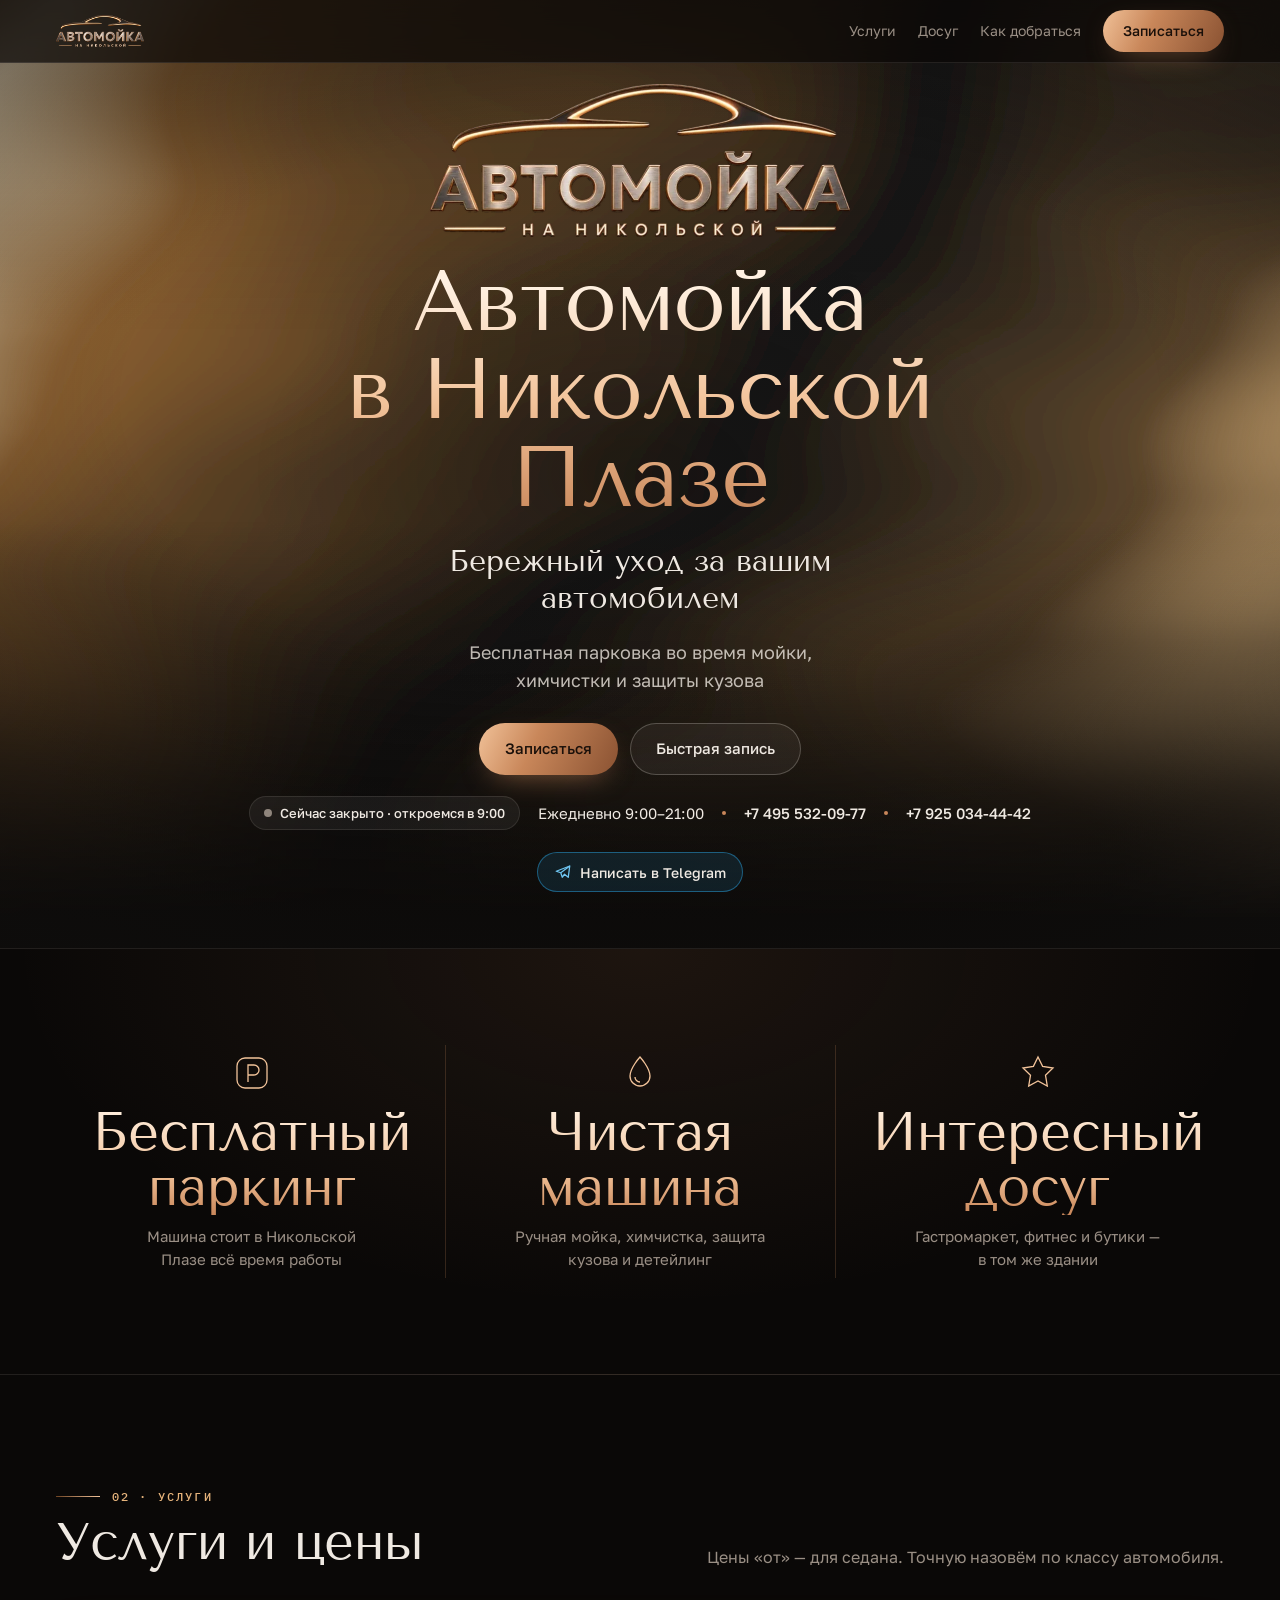
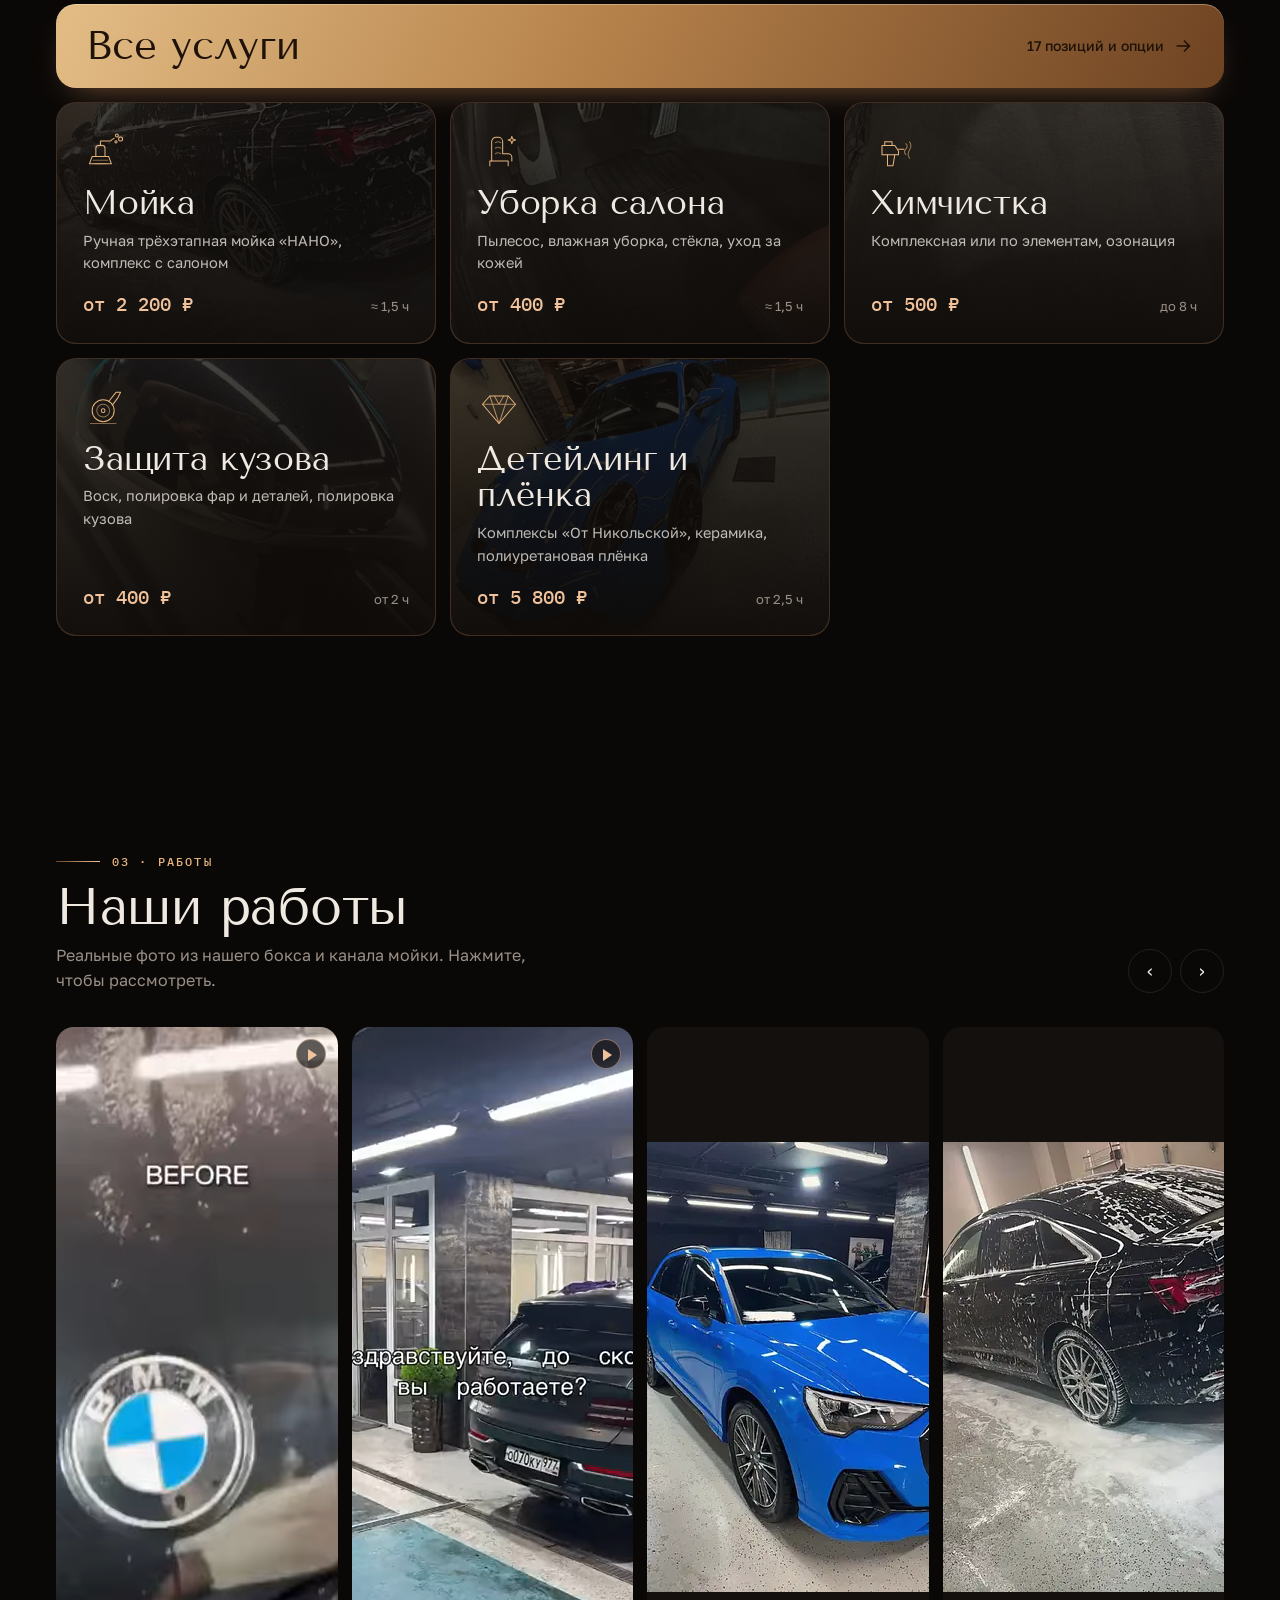
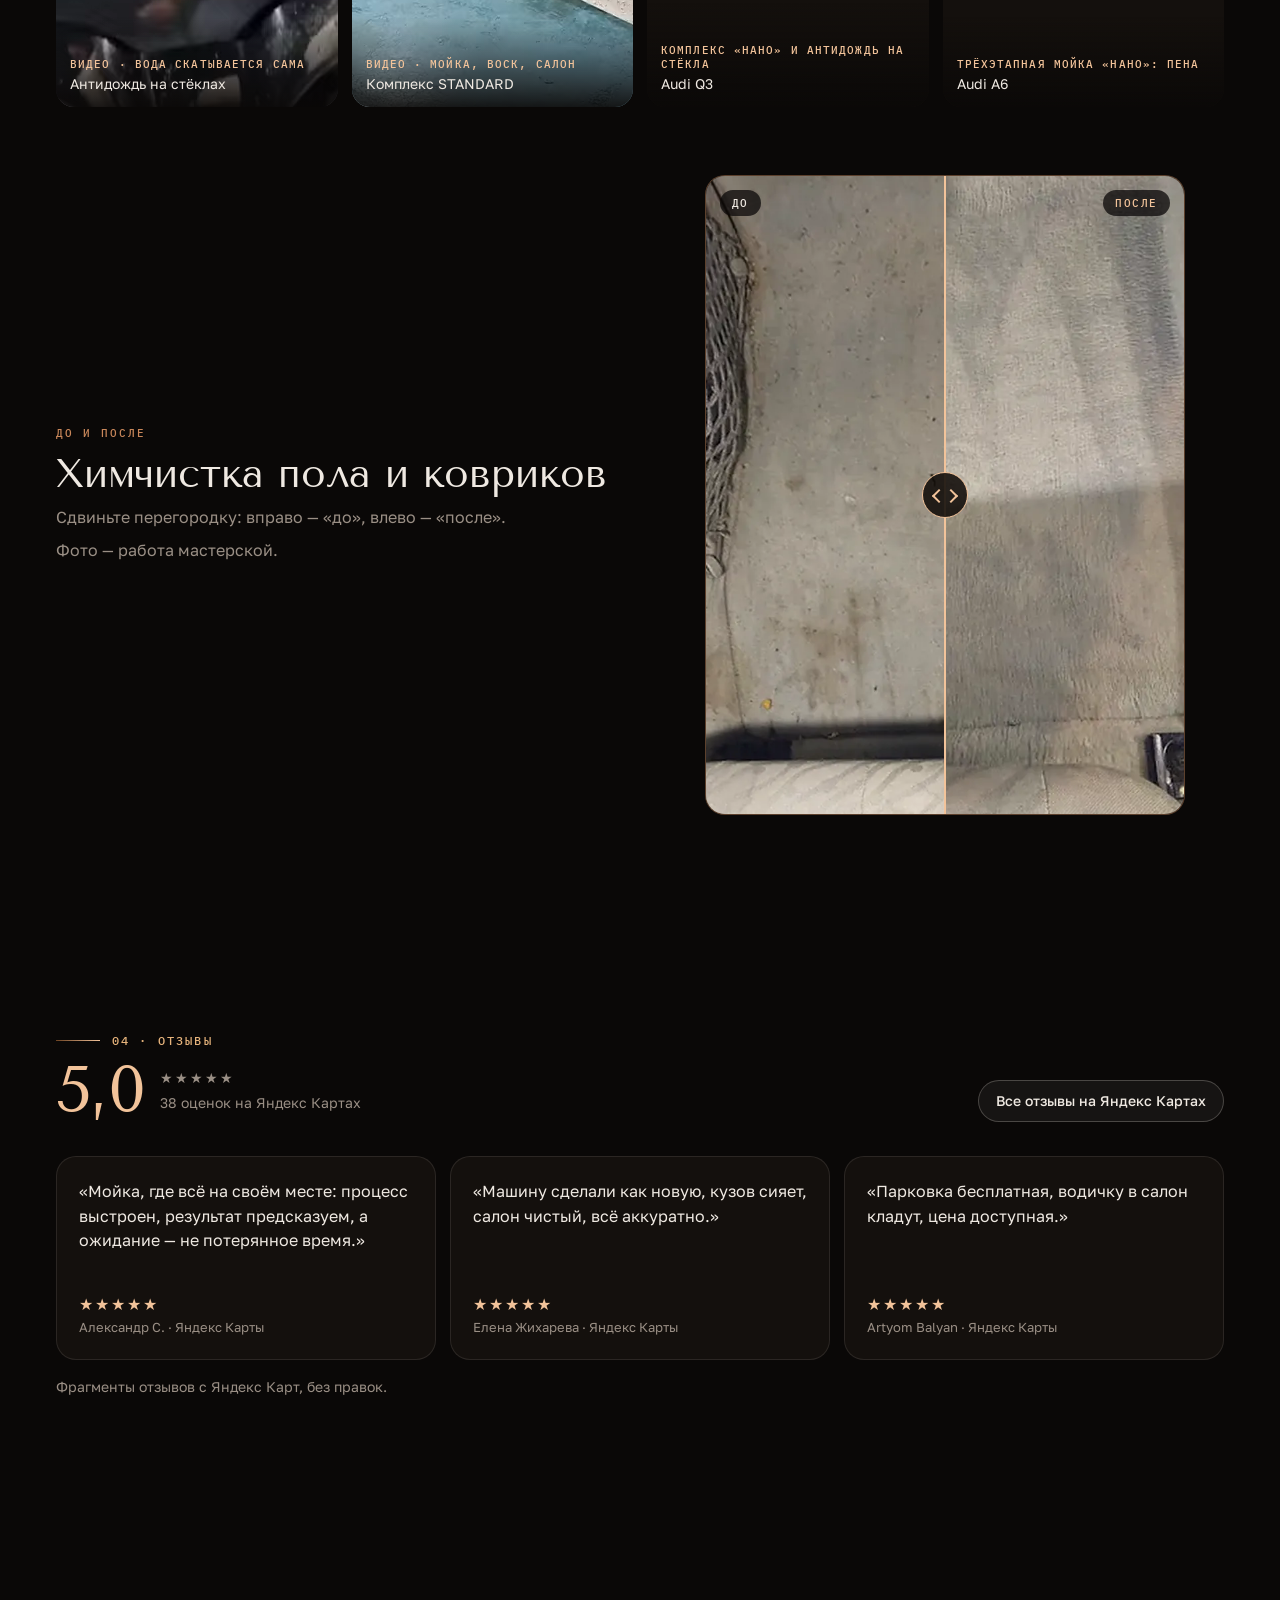
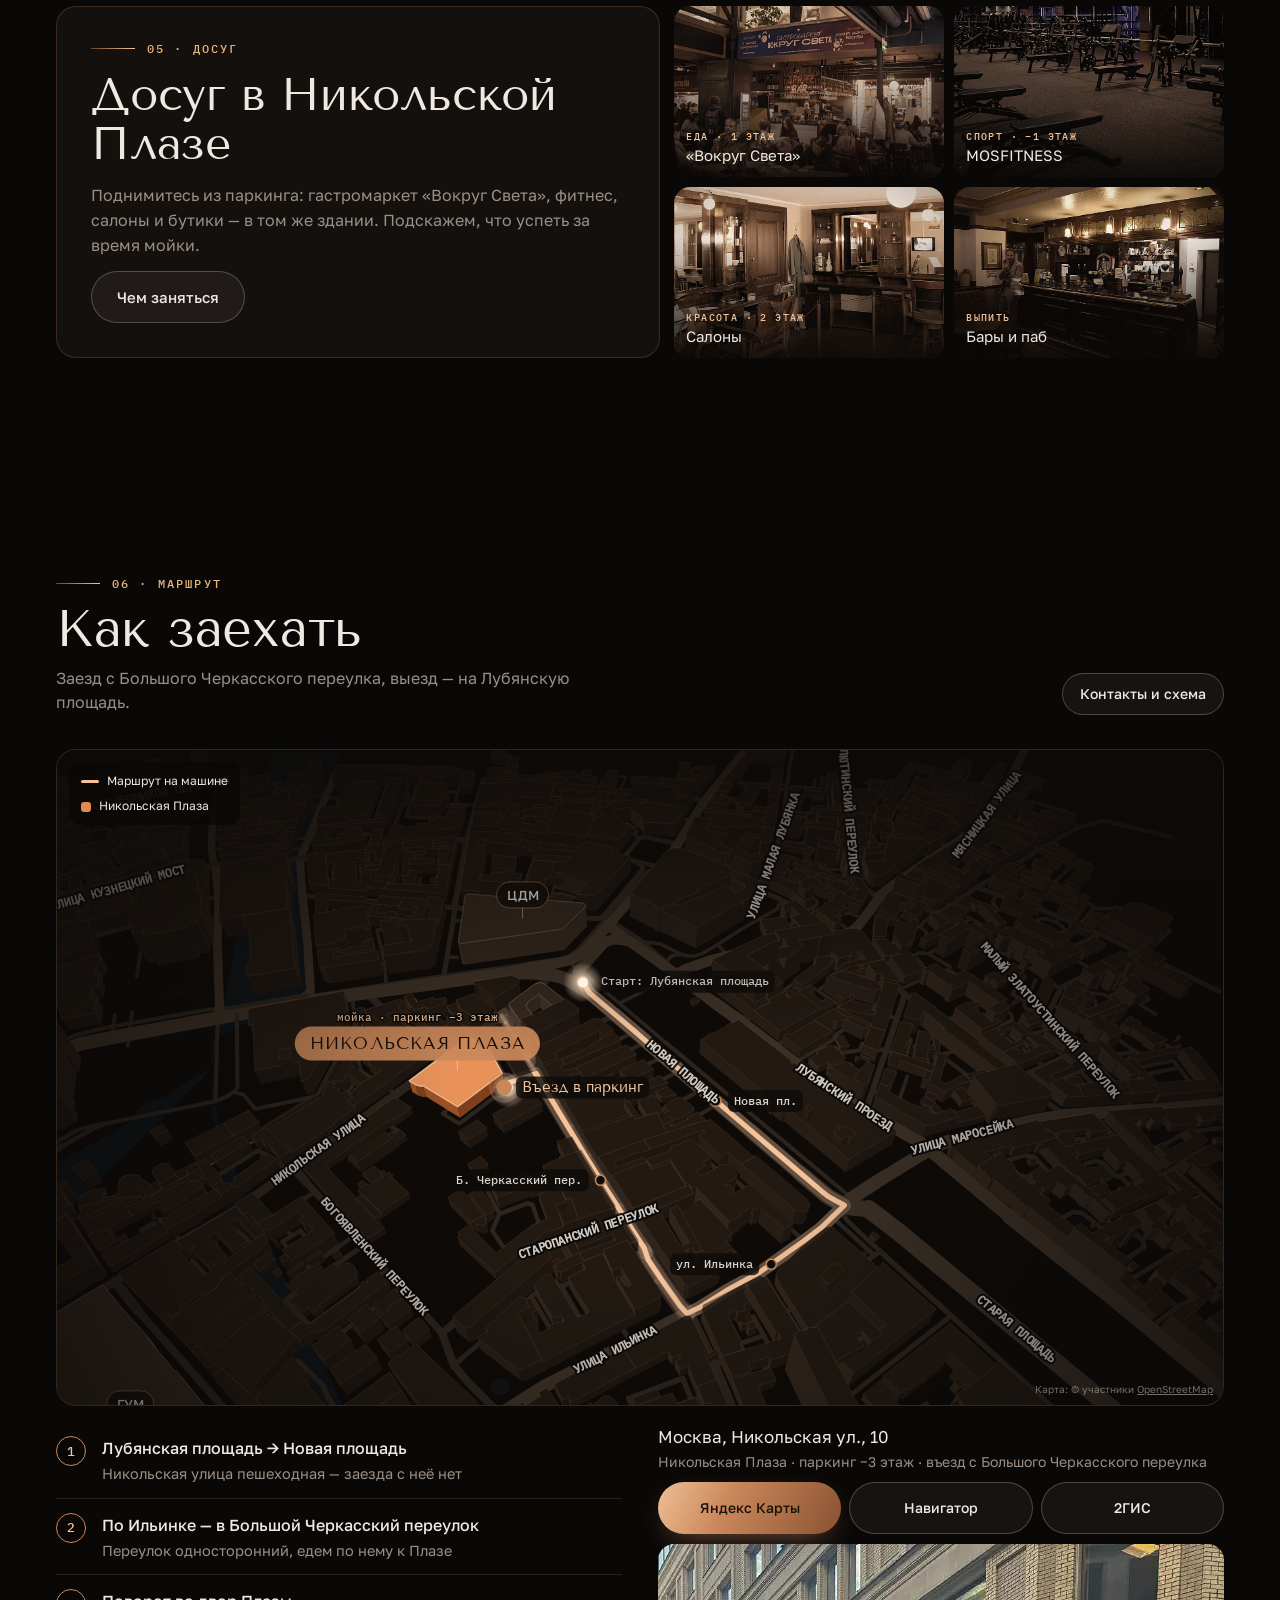
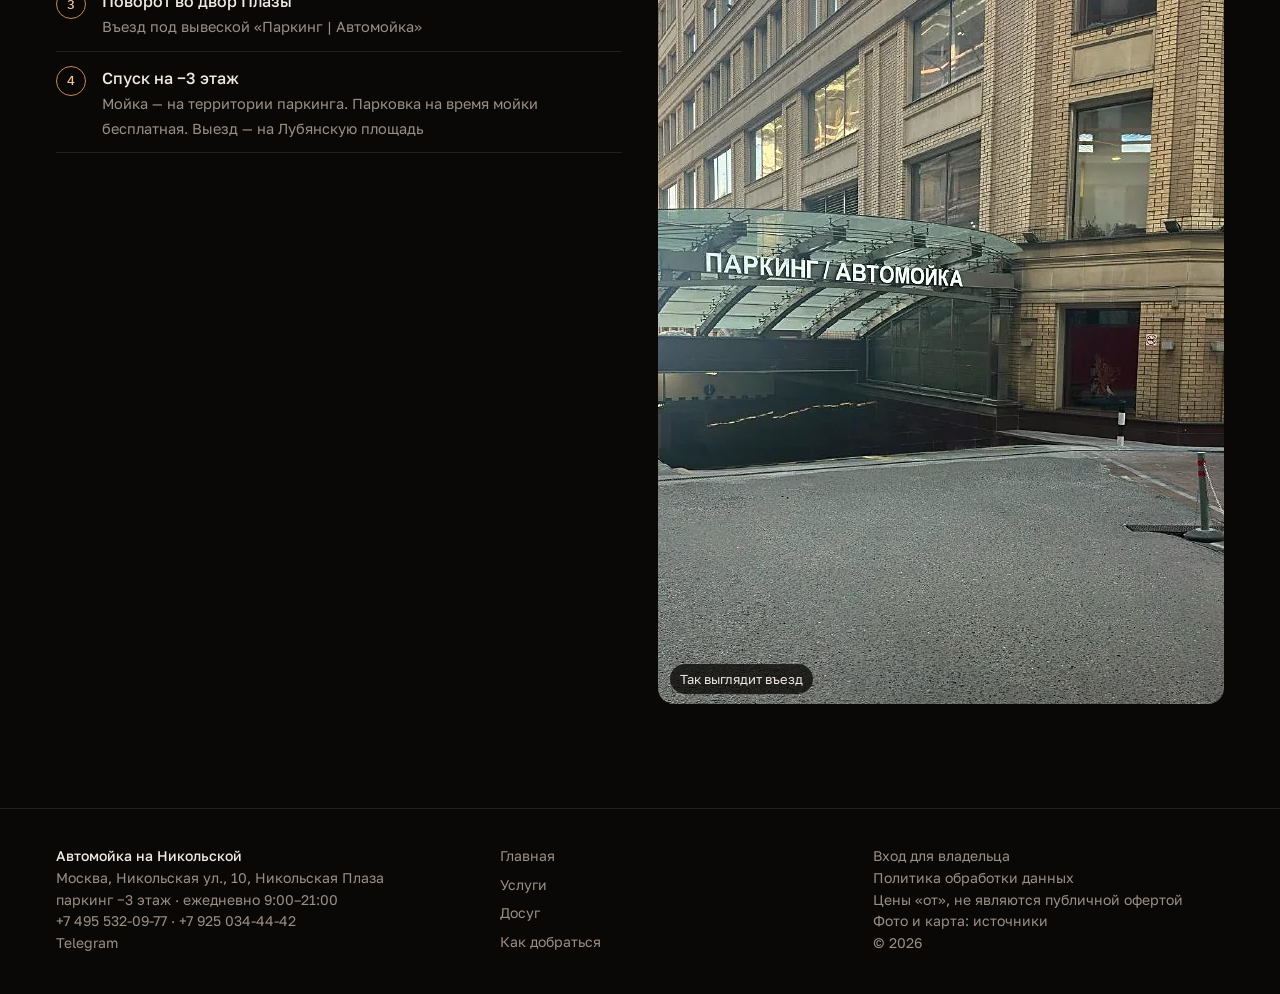
==== commit 8f17e9dc: "Демо: запасной WebM для видео Co-Authored-By: Claude Opus 5.5 <noreply@anthropic.com> Claude-Session" ====
--- a/index.html
+++ b/index.html
@@ -58,7 +58,7 @@
 </div></section><section class="sec" id="works"><div class="wrap">
   <div class="sec__head"><div><span class="num">03 · Работы</span><h2>Наши работы</h2><p style="margin-top:8px">Реальные фото из нашего бокса и канала мойки. Нажмите, чтобы рассмотреть.</p></div>
     <div class="works__nav"><button type="button" data-scroll="#worksList" data-dir="p" aria-label="Назад">‹</button><button type="button" data-scroll="#worksList" data-dir="n" aria-label="Вперёд">›</button></div></div>
-  <div class="works" id="worksList" data-gallery><figure class="work work--video"><video muted playsinline loop preload="none" poster="media/video/glass.webp" width="544" height="680" aria-label="Антидождь на стёклах: видео"><source data-src="media/video/glass.mp4" type="video/mp4"></video><span class="work__cap"><small>Видео · Вода скатывается сама</small>Антидождь на стёклах</span><span class="work__play" aria-hidden="true"></span></figure><figure class="work work--video"><video muted playsinline loop preload="none" poster="media/video/standard.webp" width="544" height="680" aria-label="Комплекс STANDARD: видео"><source data-src="media/video/standard.webm" type="video/webm"><source data-src="media/video/standard.mp4" type="video/mp4"></video><span class="work__cap"><small>Видео · Мойка, воск, салон</small>Комплекс STANDARD</span><span class="work__play" aria-hidden="true"></span></figure><button class="work" type="button" data-full="media/works/q3.webp" data-cap="Audi Q3" data-sub="Комплекс «НАНО» и антидождь на стёкла"><img src="media/works/q3-s.webp" alt="Audi Q3: Комплекс «НАНО» и антидождь на стёкла" loading="lazy" decoding="async" width="360" height="450"><span class="work__cap"><small>Комплекс «НАНО» и антидождь на стёкла</small>Audi Q3</span></button><button class="work" type="button" data-full="media/works/a6foam.webp" data-cap="Audi A6" data-sub="Трёхэтапная мойка «НАНО»: пена"><img src="media/works/a6foam-s.webp" alt="Audi A6: Трёхэтапная мойка «НАНО»: пена" loading="lazy" decoding="async" width="360" height="450"><span class="work__cap"><small>Трёхэтапная мойка «НАНО»: пена</small>Audi A6</span></button><button class="work" type="button" data-full="media/works/a6.webp" data-cap="Audi A6" data-sub="Комплекс «НАНО» — результат"><img src="media/works/a6-s.webp" alt="Audi A6: Комплекс «НАНО» — результат" loading="lazy" decoding="async" width="360" height="450"><span class="work__cap"><small>Комплекс «НАНО» — результат</small>Audi A6</span></button><button class="work" type="button" data-full="media/works/gt3.webp" data-cap="Porsche 911 GT3" data-sub="В нашем боксе"><img src="media/works/gt3-s.webp" alt="Porsche 911 GT3: В нашем боксе" loading="lazy" decoding="async" width="360" height="450"><span class="work__cap"><small>В нашем боксе</small>Porsche 911 GT3</span></button><figure class="work"><div class="pair"><button type="button" style="all:unset;cursor:zoom-in" data-full="media/works/pedals0.webp" data-cap="Педали и коврики · было" data-sub="Комплекс «НАНО»: было → стало"><img src="media/works/pedals0-s.webp" alt="Педали и коврики: было" loading="lazy" width="360" height="450"></button><button type="button" style="all:unset;cursor:zoom-in" data-full="media/works/pedals1.webp" data-cap="Педали и коврики · стало" data-sub="Комплекс «НАНО»: было → стало"><img src="media/works/pedals1-s.webp" alt="Педали и коврики: стало" loading="lazy" width="360" height="450"></button></div><figcaption class="work__cap"><small>Было · стало</small>Педали и коврики</figcaption></figure><button class="work" type="button" data-full="media/works/mazda.webp" data-cap="Mazda CX-5" data-sub="Комплекс мойки «НАНО»"><img src="media/works/mazda-s.webp" alt="Mazda CX-5: Комплекс мойки «НАНО»" loading="lazy" decoding="async" width="360" height="450"><span class="work__cap"><small>Комплекс мойки «НАНО»</small>Mazda CX-5</span></button><button class="work" type="button" data-full="media/works/rangerover.webp" data-cap="Range Rover Sport" data-sub="В нашем боксе"><img src="media/works/rangerover-s.webp" alt="Range Rover Sport: В нашем боксе" loading="lazy" decoding="async" width="360" height="450"><span class="work__cap"><small>В нашем боксе</small>Range Rover Sport</span></button><button class="work" type="button" data-full="media/works/mirror.webp" data-cap="Полировка зеркала" data-sub="Отражение без разводов"><img src="media/works/mirror-s.webp" alt="Полировка зеркала: Отражение без разводов" loading="lazy" decoding="async" width="360" height="450"><span class="work__cap"><small>Отражение без разводов</small>Полировка зеркала</span></button><button class="work" type="button" data-full="media/works/suvfoam.webp" data-cap="Мойка кузова" data-sub="Активная пена — первый этап"><img src="media/works/suvfoam-s.webp" alt="Мойка кузова: Активная пена — первый этап" loading="lazy" decoding="async" width="360" height="450"><span class="work__cap"><small>Активная пена — первый этап</small>Мойка кузова</span></button><button class="work" type="button" data-full="media/works/boxster.webp" data-cap="Porsche 718 Boxster" data-sub="В нашем боксе"><img src="media/works/boxster-s.webp" alt="Porsche 718 Boxster: В нашем боксе" loading="lazy" decoding="async" width="360" height="450"><span class="work__cap"><small>В нашем боксе</small>Porsche 718 Boxster</span></button><button class="work" type="button" data-full="media/works/master.webp" data-cap="Работа мастера" data-sub="Ручная мойка"><img src="media/works/master-s.webp" alt="Работа мастера: Ручная мойка" loading="lazy" decoding="async" width="360" height="450"><span class="work__cap"><small>Ручная мойка</small>Работа мастера</span></button><button class="work" type="button" data-full="media/works/bmw5.webp" data-cap="BMW 5 Series" data-sub="Готов к выдаче"><img src="media/works/bmw5-s.webp" alt="BMW 5 Series: Готов к выдаче" loading="lazy" decoding="async" width="360" height="450"><span class="work__cap"><small>Готов к выдаче</small>BMW 5 Series</span></button><button class="work" type="button" data-full="media/works/black.webp" data-cap="Бизнес-седан" data-sub="Готов к выдаче"><img src="media/works/black-s.webp" alt="Бизнес-седан: Готов к выдаче" loading="lazy" decoding="async" width="360" height="450"><span class="work__cap"><small>Готов к выдаче</small>Бизнес-седан</span></button><button class="work" type="button" data-full="media/works/box.webp" data-cap="Наш бокс" data-sub="Паркинг Никольской Плазы, −3 этаж"><img src="media/works/box-s.webp" alt="Наш бокс: Паркинг Никольской Плазы, −3 этаж" loading="lazy" decoding="async" width="360" height="450"><span class="work__cap"><small>Паркинг Никольской Плазы, −3 этаж</small>Наш бокс</span></button></div>
+  <div class="works" id="worksList" data-gallery><figure class="work work--video"><video muted playsinline loop preload="none" poster="media/video/glass.webp" width="544" height="680" aria-label="Антидождь на стёклах: видео"><source data-src="media/video/glass.mp4" type="video/mp4"><source data-src="media/video/glass.webm" type="video/webm"></video><span class="work__cap"><small>Видео · Вода скатывается сама</small>Антидождь на стёклах</span><span class="work__play" aria-hidden="true"></span></figure><figure class="work work--video"><video muted playsinline loop preload="none" poster="media/video/standard.webp" width="544" height="680" aria-label="Комплекс STANDARD: видео"><source data-src="media/video/standard.webm" type="video/webm"><source data-src="media/video/standard.mp4" type="video/mp4"></video><span class="work__cap"><small>Видео · Мойка, воск, салон</small>Комплекс STANDARD</span><span class="work__play" aria-hidden="true"></span></figure><button class="work" type="button" data-full="media/works/q3.webp" data-cap="Audi Q3" data-sub="Комплекс «НАНО» и антидождь на стёкла"><img src="media/works/q3-s.webp" alt="Audi Q3: Комплекс «НАНО» и антидождь на стёкла" loading="lazy" decoding="async" width="360" height="450"><span class="work__cap"><small>Комплекс «НАНО» и антидождь на стёкла</small>Audi Q3</span></button><button class="work" type="button" data-full="media/works/a6foam.webp" data-cap="Audi A6" data-sub="Трёхэтапная мойка «НАНО»: пена"><img src="media/works/a6foam-s.webp" alt="Audi A6: Трёхэтапная мойка «НАНО»: пена" loading="lazy" decoding="async" width="360" height="450"><span class="work__cap"><small>Трёхэтапная мойка «НАНО»: пена</small>Audi A6</span></button><button class="work" type="button" data-full="media/works/a6.webp" data-cap="Audi A6" data-sub="Комплекс «НАНО» — результат"><img src="media/works/a6-s.webp" alt="Audi A6: Комплекс «НАНО» — результат" loading="lazy" decoding="async" width="360" height="450"><span class="work__cap"><small>Комплекс «НАНО» — результат</small>Audi A6</span></button><button class="work" type="button" data-full="media/works/gt3.webp" data-cap="Porsche 911 GT3" data-sub="В нашем боксе"><img src="media/works/gt3-s.webp" alt="Porsche 911 GT3: В нашем боксе" loading="lazy" decoding="async" width="360" height="450"><span class="work__cap"><small>В нашем боксе</small>Porsche 911 GT3</span></button><figure class="work"><div class="pair"><button type="button" style="all:unset;cursor:zoom-in" data-full="media/works/pedals0.webp" data-cap="Педали и коврики · было" data-sub="Комплекс «НАНО»: было → стало"><img src="media/works/pedals0-s.webp" alt="Педали и коврики: было" loading="lazy" width="360" height="450"></button><button type="button" style="all:unset;cursor:zoom-in" data-full="media/works/pedals1.webp" data-cap="Педали и коврики · стало" data-sub="Комплекс «НАНО»: было → стало"><img src="media/works/pedals1-s.webp" alt="Педали и коврики: стало" loading="lazy" width="360" height="450"></button></div><figcaption class="work__cap"><small>Было · стало</small>Педали и коврики</figcaption></figure><button class="work" type="button" data-full="media/works/mazda.webp" data-cap="Mazda CX-5" data-sub="Комплекс мойки «НАНО»"><img src="media/works/mazda-s.webp" alt="Mazda CX-5: Комплекс мойки «НАНО»" loading="lazy" decoding="async" width="360" height="450"><span class="work__cap"><small>Комплекс мойки «НАНО»</small>Mazda CX-5</span></button><button class="work" type="button" data-full="media/works/rangerover.webp" data-cap="Range Rover Sport" data-sub="В нашем боксе"><img src="media/works/rangerover-s.webp" alt="Range Rover Sport: В нашем боксе" loading="lazy" decoding="async" width="360" height="450"><span class="work__cap"><small>В нашем боксе</small>Range Rover Sport</span></button><button class="work" type="button" data-full="media/works/mirror.webp" data-cap="Полировка зеркала" data-sub="Отражение без разводов"><img src="media/works/mirror-s.webp" alt="Полировка зеркала: Отражение без разводов" loading="lazy" decoding="async" width="360" height="450"><span class="work__cap"><small>Отражение без разводов</small>Полировка зеркала</span></button><button class="work" type="button" data-full="media/works/suvfoam.webp" data-cap="Мойка кузова" data-sub="Активная пена — первый этап"><img src="media/works/suvfoam-s.webp" alt="Мойка кузова: Активная пена — первый этап" loading="lazy" decoding="async" width="360" height="450"><span class="work__cap"><small>Активная пена — первый этап</small>Мойка кузова</span></button><button class="work" type="button" data-full="media/works/boxster.webp" data-cap="Porsche 718 Boxster" data-sub="В нашем боксе"><img src="media/works/boxster-s.webp" alt="Porsche 718 Boxster: В нашем боксе" loading="lazy" decoding="async" width="360" height="450"><span class="work__cap"><small>В нашем боксе</small>Porsche 718 Boxster</span></button><button class="work" type="button" data-full="media/works/master.webp" data-cap="Работа мастера" data-sub="Ручная мойка"><img src="media/works/master-s.webp" alt="Работа мастера: Ручная мойка" loading="lazy" decoding="async" width="360" height="450"><span class="work__cap"><small>Ручная мойка</small>Работа мастера</span></button><button class="work" type="button" data-full="media/works/bmw5.webp" data-cap="BMW 5 Series" data-sub="Готов к выдаче"><img src="media/works/bmw5-s.webp" alt="BMW 5 Series: Готов к выдаче" loading="lazy" decoding="async" width="360" height="450"><span class="work__cap"><small>Готов к выдаче</small>BMW 5 Series</span></button><button class="work" type="button" data-full="media/works/black.webp" data-cap="Бизнес-седан" data-sub="Готов к выдаче"><img src="media/works/black-s.webp" alt="Бизнес-седан: Готов к выдаче" loading="lazy" decoding="async" width="360" height="450"><span class="work__cap"><small>Готов к выдаче</small>Бизнес-седан</span></button><button class="work" type="button" data-full="media/works/box.webp" data-cap="Наш бокс" data-sub="Паркинг Никольской Плазы, −3 этаж"><img src="media/works/box-s.webp" alt="Наш бокс: Паркинг Никольской Плазы, −3 этаж" loading="lazy" decoding="async" width="360" height="450"><span class="work__cap"><small>Паркинг Никольской Плазы, −3 этаж</small>Наш бокс</span></button></div>
   <div class="ba-wrap"><div><span class="k">До и после</span><h3 style="margin-top:8px">Химчистка пола и ковриков</h3><p>Сдвиньте перегородку: вправо — «до», влево — «после».</p><p>Фото — работа мастерской.</p></div>
     <figure class="ba" data-ba style="--x:50%"><img class="ba__img" src="media/cabin-after.webp" alt="Салон после химчистки" width="720" height="1339" loading="lazy"><div class="ba__before"><img class="ba__img" src="media/cabin-before.webp" alt="Салон до химчистки" width="720" height="1339" loading="lazy"></div>
       <span class="ba__tag ba__tag--l">До</span><span class="ba__tag ba__tag--r">После</span><span class="ba__line" aria-hidden="true"><i></i></span><input class="ba__range" type="range" min="0" max="100" value="50" aria-label="Перегородка: вправо — до, влево — после"></figure></div>
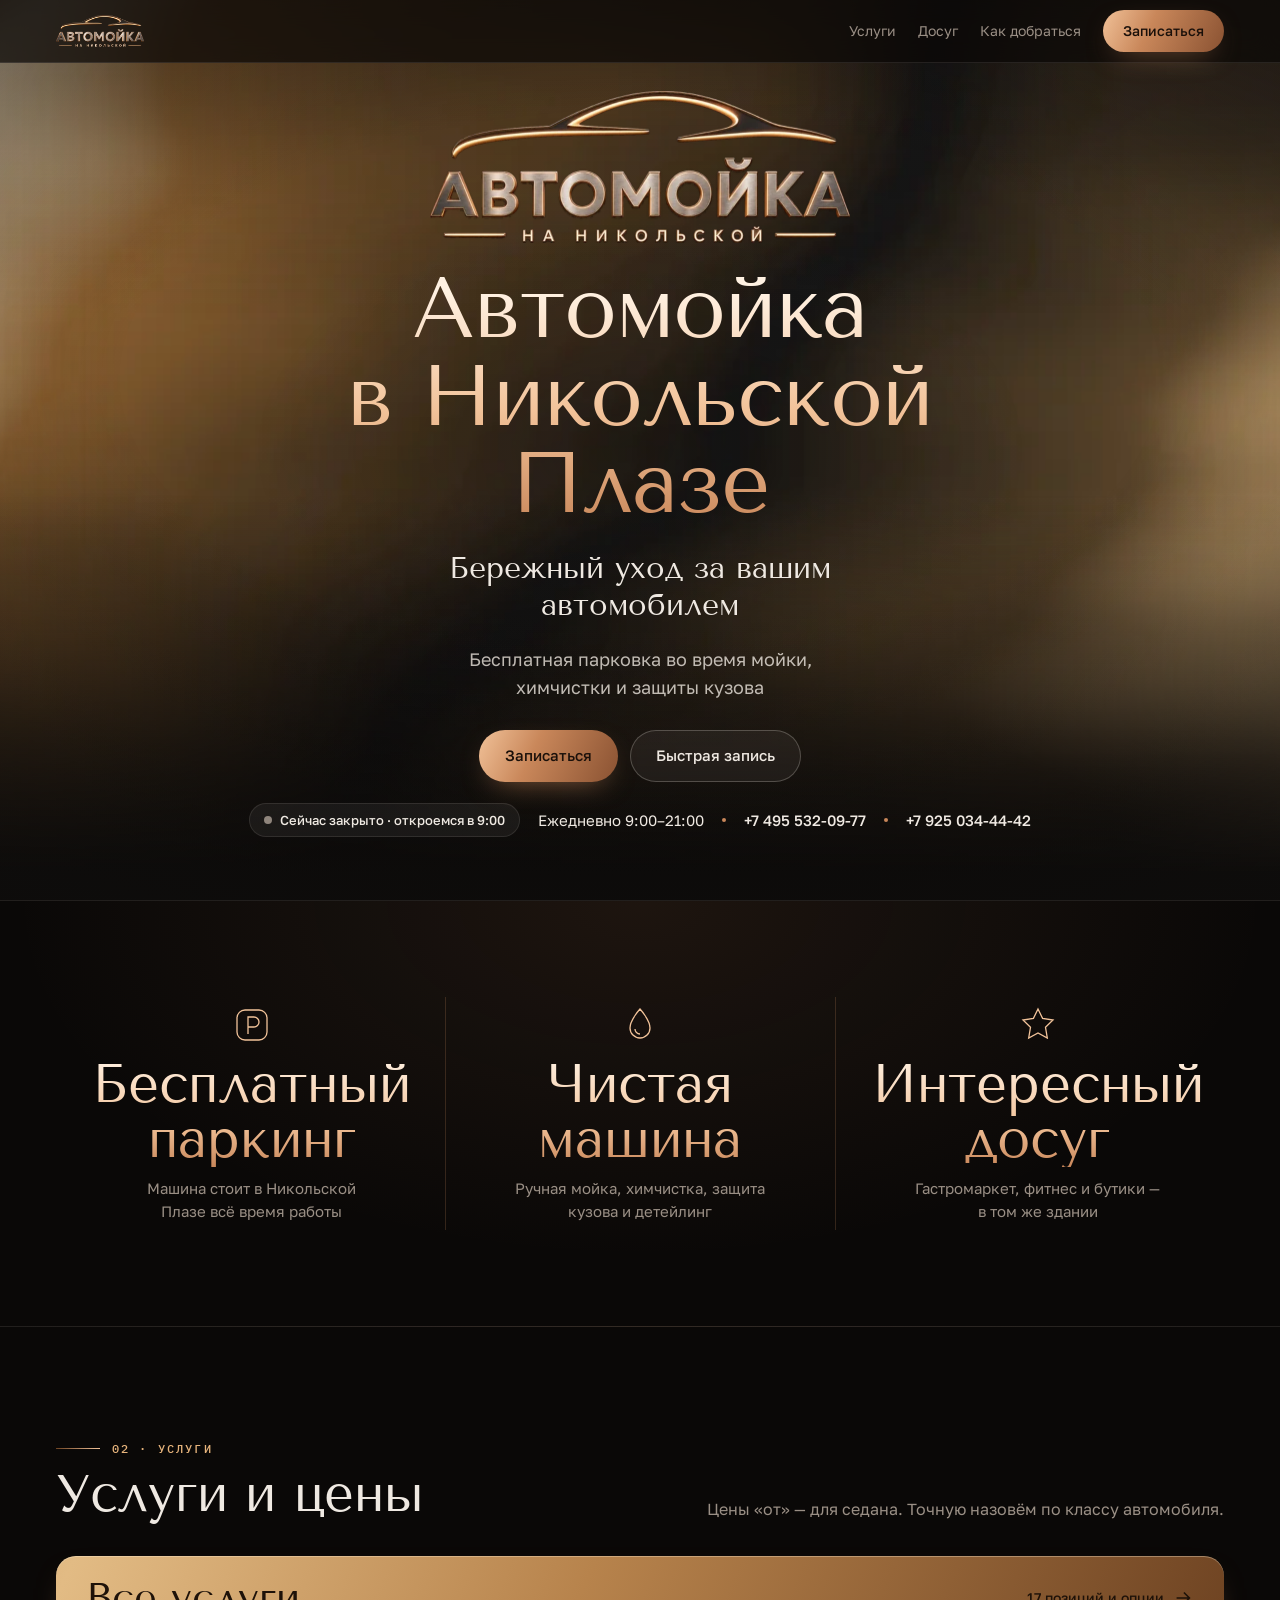
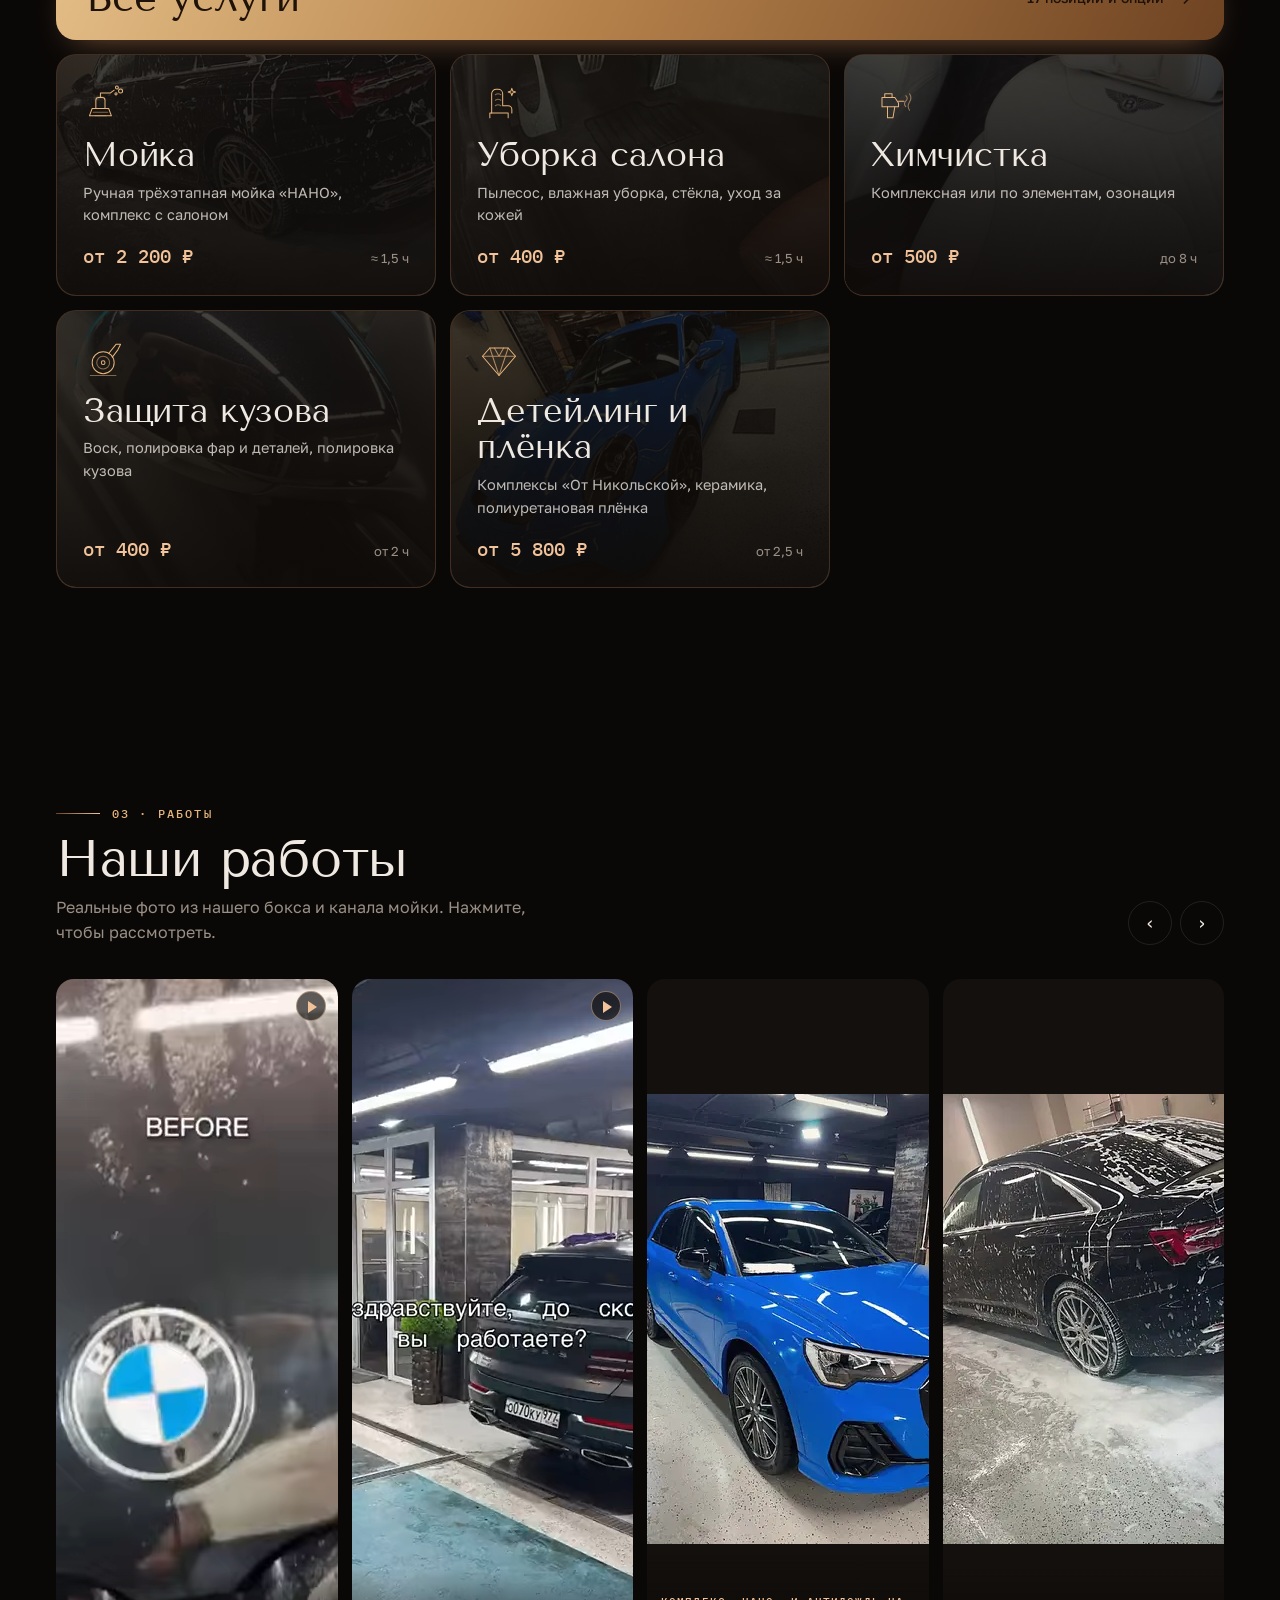
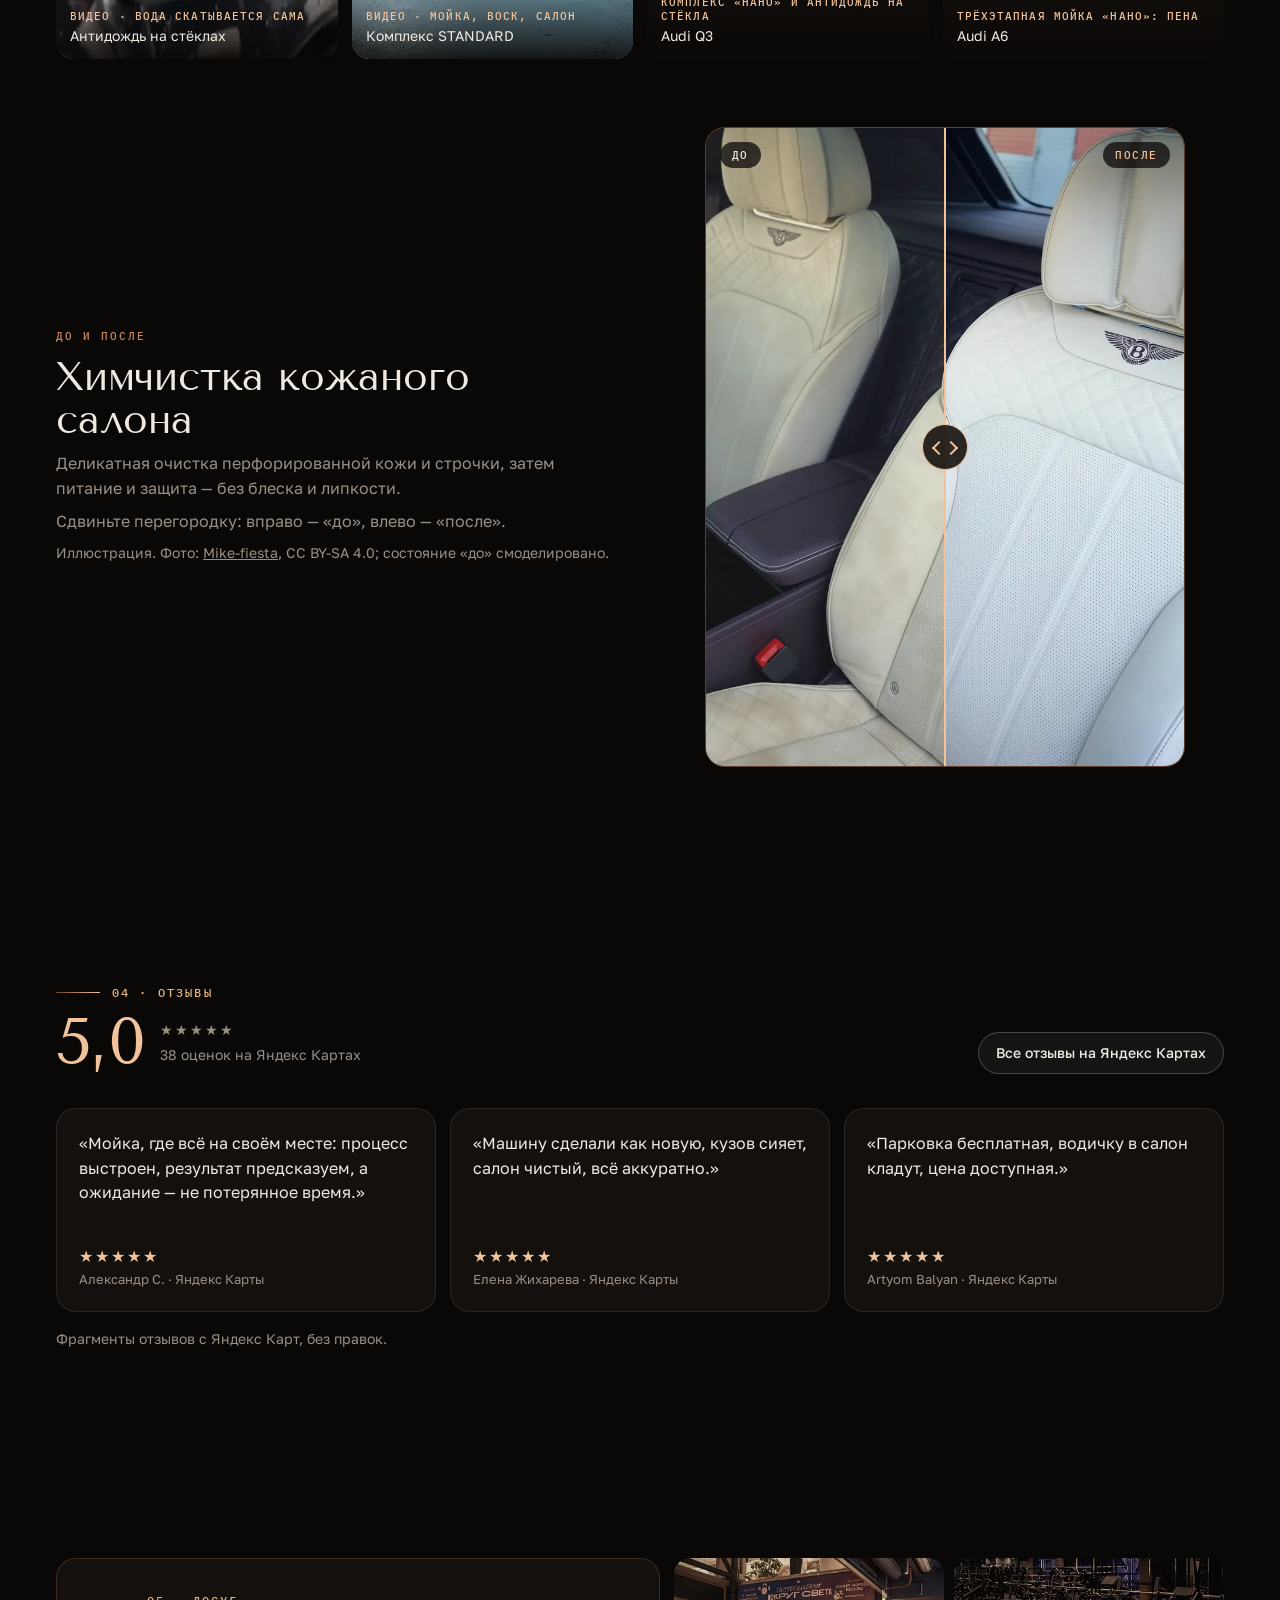
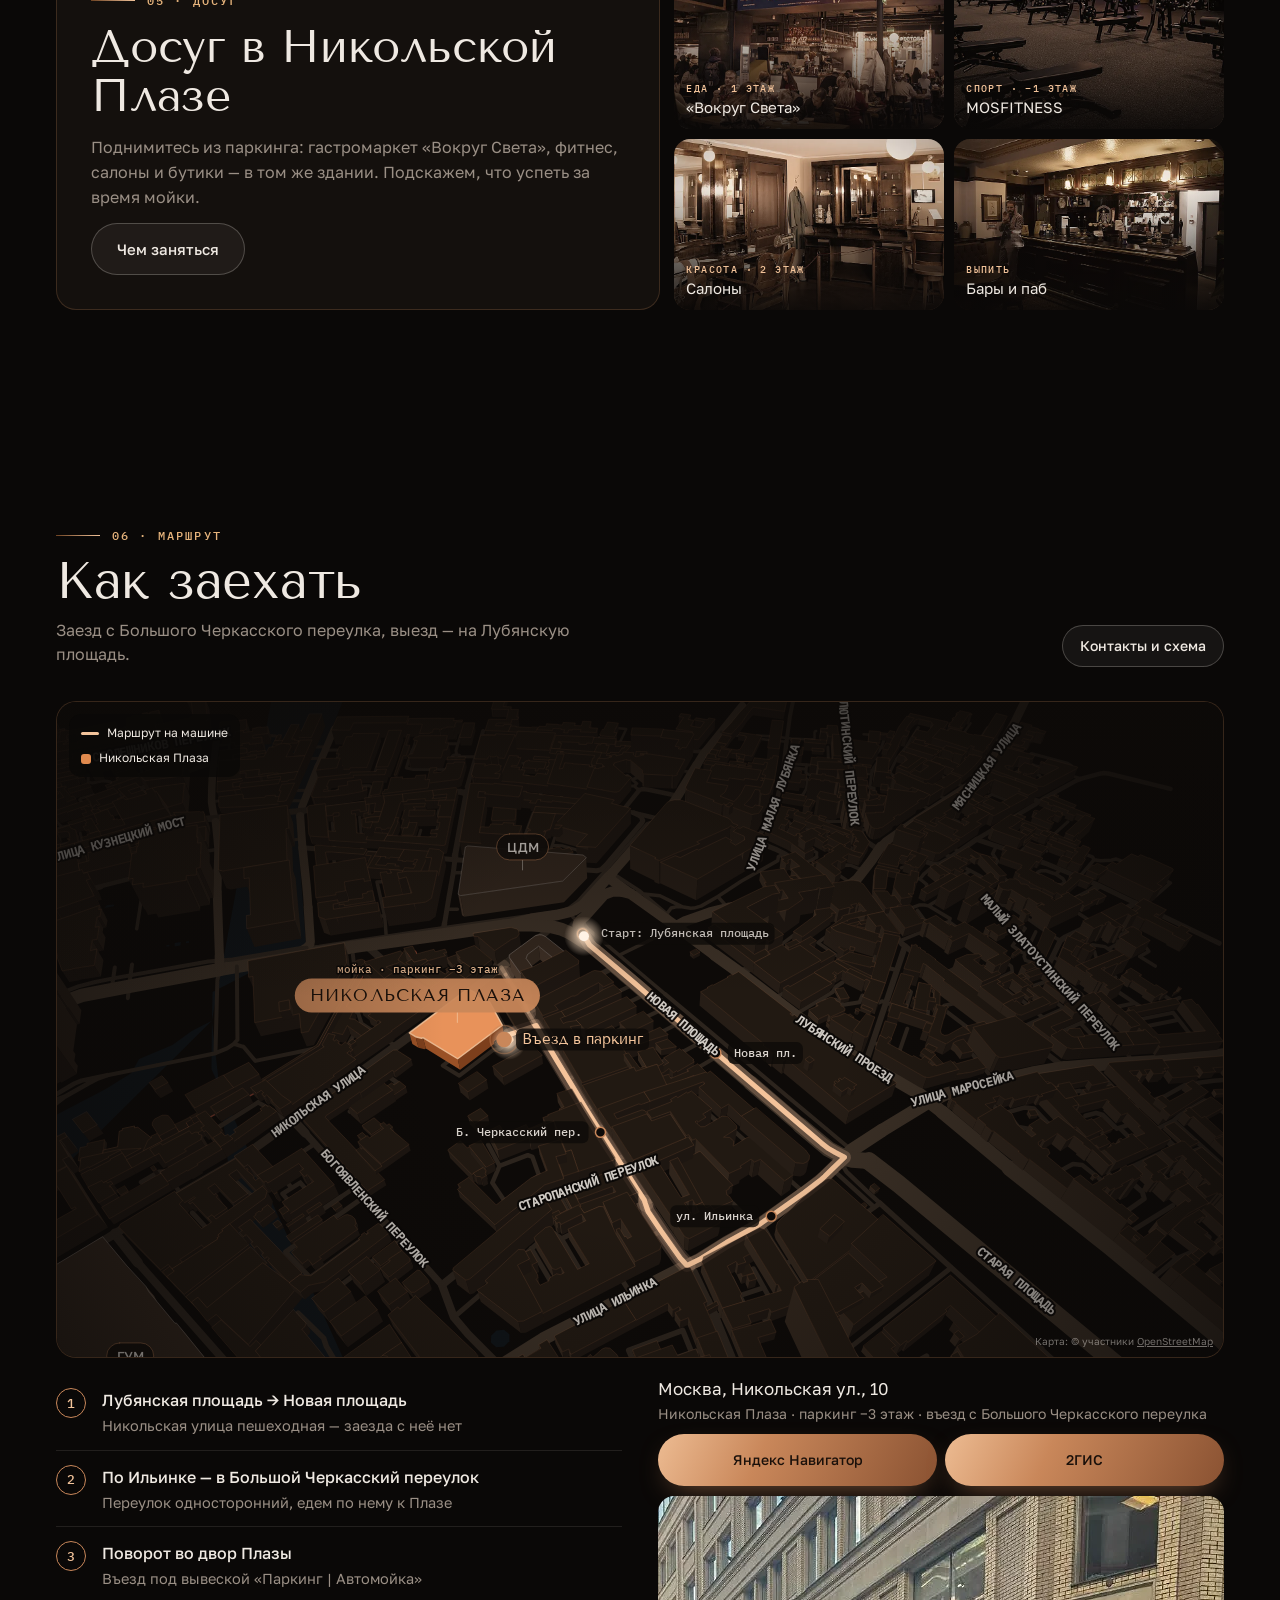
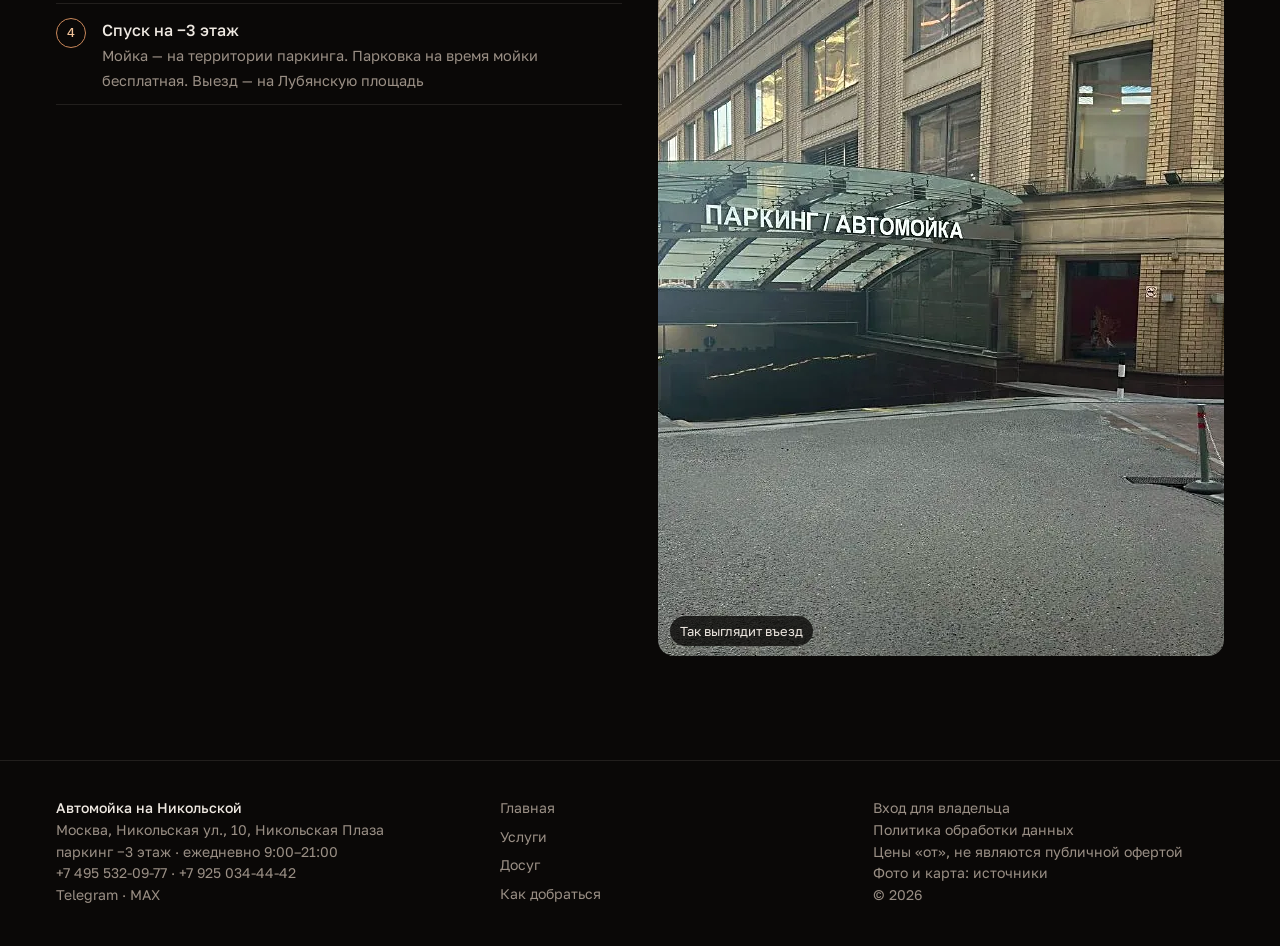
==== commit 916d3b2d: "Демо v3f Co-Authored-By: Claude Opus 5.5 <noreply@anthropic.com> Claude-Session: https://claude.ai/c" ====
--- a/index.html
+++ b/index.html
@@ -23,25 +23,17 @@
   <div class="menu__bar"><img src="logo.webp" alt="" width="88" height="32"><button class="x" type="button" data-menu-close aria-label="Закрыть меню">✕</button></div>
   <ul class="menu__list"><li><a href="index.html" aria-current="page">Главная<small>Мойка в Никольской Плазе</small></a></li><li><a href="services.html">Услуги<small>Цены и запись</small></a></li><li><a href="park.html">Досуг<small>Пока мы моем</small></a></li><li><a href="route.html#contacts">Как добраться<small>и контакты</small></a></li></ul>
   <div class="menu__side"><span class="status" data-status>Ежедневно 9:00–21:00</span>
-    <div class="menu__tel"><a href="tel:+74955320977">+7 495 532-09-77</a><a href="tel:+79250344442">+7 925 034-44-42</a><a class="tg" href="https://t.me/carwash_na_nikolskoy" target="_blank" rel="noopener"><svg viewBox="0 0 24 24" aria-hidden="true"><path d="M21 4L3 11l6 2 2 6 3-4 5 4z"/><path d="M9 13l12-9"/></svg>Написать в Telegram</a></div>
+    <div class="menu__tel"><a href="tel:+74955320977">+7 495 532-09-77</a><a href="tel:+79250344442">+7 925 034-44-42</a><a class="tg" href="https://t.me/carwash_na_nikolskoy" target="_blank" rel="noopener"><svg viewBox="0 0 24 24" aria-hidden="true"><path d="M21 4L3 11l6 2 2 6 3-4 5 4z"/><path d="M9 13l12-9"/></svg>Написать в Telegram</a><a class="tg tg--max" href="https://max.ru/" target="_blank" rel="noopener"><svg viewBox="0 0 24 24" aria-hidden="true"><path d="M12 3.5a8.5 8.5 0 0 0-7.4 12.7L3.5 20.5l4.4-1.1A8.5 8.5 0 1 0 12 3.5z"/><path d="M8.5 14.5v-5l3.5 3.5 3.5-3.5v5"/></svg>Написать в MAX</a></div>
     <div style="display:flex;gap:10px;flex-wrap:wrap"><button class="btn btn--copper" type="button" data-open="book">Записаться</button><button class="btn btn--ghost" type="button" data-open="mine">Мои записи</button></div><a class="menu__owner" href="admin.html">Вход для владельца</a></div>
 </div></div>
 <main id="main">
-<section class="hero"><div class="hero__surface" aria-hidden="true"><svg class="hero__metal" viewBox="0 0 600 900" preserveAspectRatio="xMidYMid slice">
-  <defs><linearGradient id="lqb" x1="0" y1="0" x2="1" y2="1">
-    <stop offset="0" stop-color="#0f0e0d"/><stop offset=".18" stop-color="#3b2d1d"/><stop offset=".26" stop-color="#c7975c"/><stop offset=".31" stop-color="#f4dfba"/>
-    <stop offset=".36" stop-color="#8a5f30"/><stop offset=".5" stop-color="#151413"/><stop offset=".62" stop-color="#5b452b"/><stop offset=".68" stop-color="#e3b97e"/>
-    <stop offset=".74" stop-color="#2d241a"/><stop offset="1" stop-color="#0f0e0d"/></linearGradient>
-  <filter id="lqf" x="-20%" y="-20%" width="140%" height="140%"><feTurbulence type="fractalNoise" baseFrequency="0.005 0.011" numOctaves="2" seed="4" result="n"/>
-    <feDisplacementMap in="SourceGraphic" in2="n" scale="170" xChannelSelector="R" yChannelSelector="G"/><feGaussianBlur stdDeviation="1.4"/></filter></defs>
-  <rect x="-80" y="-80" width="760" height="1060" fill="url(#lqb)" filter="url(#lqf)"/></svg><div class="hero__veil"></div></div><div class="wrap">
+<section class="hero"><div class="hero__surface" aria-hidden="true"><img class="hero__metal" src="hero-gold.webp" alt="" width="1080" height="1620" decoding="async"><div class="hero__veil"></div></div><div class="wrap">
   <img class="hero__logo" src="logo-hero.webp" alt="Автомойка на Никольской" width="840" height="305" fetchpriority="high">
   <h1 class="hero__name">Автомойка в&nbsp;Никольской Плазе</h1>
   <p class="hero__lead">Бережный уход за&nbsp;вашим автомобилем</p>
   <p class="hero__sub">Бесплатная парковка во время мойки, химчистки и защиты кузова</p>
   <div class="hero__actions"><button class="btn btn--copper" type="button" data-open="book">Записаться</button><button class="btn btn--ghost" type="button" data-open="quick">Быстрая запись</button></div>
   <div class="hero__meta"><span class="status" data-status>Ежедневно 9:00–21:00</span><span>Ежедневно 9:00–21:00</span><i class="sep"></i><a href="tel:+74955320977">+7 495 532-09-77</a><i class="sep"></i><a href="tel:+79250344442">+7 925 034-44-42</a></div>
-  <a class="tg" href="https://t.me/carwash_na_nikolskoy" target="_blank" rel="noopener"><svg viewBox="0 0 24 24" aria-hidden="true"><path d="M21 4L3 11l6 2 2 6 3-4 5 4z"/><path d="M9 13l12-9"/></svg>Написать в Telegram</a>
 </div></section><section class="promise"><div class="wrap promise__grid">
   <div class="promise__item"><svg class="promise__ic" viewBox="0 0 44 44" aria-hidden="true"><rect x="7" y="7" width="30" height="30" rx="8"/><path d="M18 31V14h6a5 5 0 0 1 0 10h-6"/></svg><b>Бесплатный паркинг</b><span>Машина стоит в Никольской Плазе всё время работы</span></div>
   <div class="promise__item"><svg class="promise__ic" viewBox="0 0 44 44" aria-hidden="true"><path d="M22 6s10 11 10 19a10 10 0 0 1-20 0c0-8 10-19 10-19z"/><path d="M17 26a5 5 0 0 0 5 5"/></svg><b>Чистая машина</b><span>Ручная мойка, химчистка, защита кузова и детейлинг</span></div>
@@ -54,13 +46,13 @@
   </div></div></section><section class="sec" id="services"><div class="wrap">
   <div class="sec__head"><div><span class="num">02 · Услуги</span><h2>Услуги и цены</h2></div><p>Цены «от» — для седана. Точную назовём по классу автомобиля.</p></div>
   <a class="all-btn" href="services.html">Все услуги<span>17 позиций и опции <svg viewBox="0 0 24 24" aria-hidden="true"><path d="M5 12h14M13 6l6 6-6 6"/></svg></span></a>
-  <div class="cats"><a class="cat cat--photo" href="services.html#wash"><img class="cat__bg" src="media/works/a6foam-s.webp" alt="" loading="lazy" decoding="async" width="360" height="450"><div><svg class="engr" viewBox="0 0 48 48" aria-hidden="true"><path d="M10 30h18l3 8H7z"/><path d="M14 30v-9a3 3 0 0 1 3-3h4a3 3 0 0 1 3 3v9"/><path d="M19 18v-5h11l4-3"/><circle cx="37" cy="7" r="1.6"/><circle cx="41" cy="11" r="2.2"/><circle cx="36" cy="14" r="1.2"/><path d="M11 34h16M13 38h12" opacity=".5"/></svg><h3>Мойка</h3><p style="margin-top:8px">Ручная трёхэтапная мойка «НАНО», комплекс с салоном</p></div><div class="cat__foot"><b>от 2 200 ₽</b><span>≈ 1,5 ч</span></div></a><a class="cat cat--photo" href="services.html#interior"><img class="cat__bg" src="media/works/pedals1-s.webp" alt="" loading="lazy" decoding="async" width="360" height="450"><div><svg class="engr" viewBox="0 0 48 48" aria-hidden="true"><path d="M14 40v-5h20v5"/><path d="M16 35V14a5 5 0 0 1 5-5h2a5 5 0 0 1 5 5v13h6a4 4 0 0 1 4 4v4"/><path d="M20 15c1.5-1 4.5-1 6 0M20 21c1.5-1 4.5-1 6 0M20 27c1.5-1 4.5-1 6 0" opacity=".55"/><path d="M38 8l1 3 3 1-3 1-1 3-1-3-3-1 3-1z"/></svg><h3>Уборка салона</h3><p style="margin-top:8px">Пылесос, влажная уборка, стёкла, уход за кожей</p></div><div class="cat__foot"><b>от 400 ₽</b><span>≈ 1,5 ч</span></div></a><a class="cat cat--photo" href="services.html#dry"><img class="cat__bg" src="media/cabin-after.webp" alt="" loading="lazy" decoding="async" width="360" height="450"><span class=cat__tag data-until=2026-10-31T23:59:59+03:00>−20%</span><div><svg class="engr" viewBox="0 0 48 48" aria-hidden="true"><path d="M12 18h14l4 6v4H12z"/><path d="M18 28v12h6l2-12"/><path d="M30 22h6"/><path d="M38 16c2 2 2 4 0 6s-2 4 0 6M42 14c2 3 2 6 0 9s-2 6 0 9" opacity=".6"/><path d="M15 18v-4h8v4"/></svg><h3>Химчистка</h3><p style="margin-top:8px">Комплексная или по элементам, озонация</p></div><div class="cat__foot"><b>от 500 ₽</b><span>до 8 ч</span></div></a><a class="cat cat--photo" href="services.html#protect"><img class="cat__bg" src="media/works/mirror-s.webp" alt="" loading="lazy" decoding="async" width="360" height="450"><div><svg class="engr" viewBox="0 0 48 48" aria-hidden="true"><circle cx="22" cy="28" r="12"/><circle cx="22" cy="28" r="7" opacity=".55"/><circle cx="22" cy="28" r="2"/><path d="M28 18l8-10h5l-3 6-6 8"/><path d="M8 42h28" opacity=".5"/></svg><h3>Защита кузова</h3><p style="margin-top:8px">Воск, полировка фар и деталей, полировка кузова</p></div><div class="cat__foot"><b>от 400 ₽</b><span>от 2 ч</span></div></a><a class="cat cat--photo" href="services.html#detailing"><img class="cat__bg" src="media/works/gt3-s.webp" alt="" loading="lazy" decoding="async" width="360" height="450"><span class=cat__tag data-until=2026-10-31T23:59:59+03:00>−15%</span><div><svg class="engr" viewBox="0 0 48 48" aria-hidden="true"><path d="M14 12h20l8 9-18 21L6 21z"/><path d="M6 21h36M14 12l10 30M34 12l-10 30M19 12l5 9 5-9" opacity=".7"/></svg><h3>Детейлинг и плёнка</h3><p style="margin-top:8px">Комплексы «От Никольской», керамика, полиуретановая плёнка</p></div><div class="cat__foot"><b>от 5 800 ₽</b><span>от 2,5 ч</span></div></a></div>
+  <div class="cats"><a class="cat cat--photo" href="services.html#wash"><img class="cat__bg" src="media/works/a6foam-s.webp" alt="" loading="lazy" decoding="async" width="360" height="450"><div><svg class="engr" viewBox="0 0 48 48" aria-hidden="true"><path d="M10 30h18l3 8H7z"/><path d="M14 30v-9a3 3 0 0 1 3-3h4a3 3 0 0 1 3 3v9"/><path d="M19 18v-5h11l4-3"/><circle cx="37" cy="7" r="1.6"/><circle cx="41" cy="11" r="2.2"/><circle cx="36" cy="14" r="1.2"/><path d="M11 34h16M13 38h12" opacity=".5"/></svg><h3>Мойка</h3><p style="margin-top:8px">Ручная трёхэтапная мойка «НАНО», комплекс с салоном</p></div><div class="cat__foot"><b>от 2 200 ₽</b><span>≈ 1,5 ч</span></div></a><a class="cat cat--photo" href="services.html#interior"><img class="cat__bg" src="media/works/pedals1-s.webp" alt="" loading="lazy" decoding="async" width="360" height="450"><div><svg class="engr" viewBox="0 0 48 48" aria-hidden="true"><path d="M14 40v-5h20v5"/><path d="M16 35V14a5 5 0 0 1 5-5h2a5 5 0 0 1 5 5v13h6a4 4 0 0 1 4 4v4"/><path d="M20 15c1.5-1 4.5-1 6 0M20 21c1.5-1 4.5-1 6 0M20 27c1.5-1 4.5-1 6 0" opacity=".55"/><path d="M38 8l1 3 3 1-3 1-1 3-1-3-3-1 3-1z"/></svg><h3>Уборка салона</h3><p style="margin-top:8px">Пылесос, влажная уборка, стёкла, уход за кожей</p></div><div class="cat__foot"><b>от 400 ₽</b><span>≈ 1,5 ч</span></div></a><a class="cat cat--photo" href="services.html#dry"><img class="cat__bg" src="media/leather-s.webp" alt="" loading="lazy" decoding="async" width="360" height="450"><span class=cat__tag data-until=2026-10-31T23:59:59+03:00>−20%</span><div><svg class="engr" viewBox="0 0 48 48" aria-hidden="true"><path d="M12 18h14l4 6v4H12z"/><path d="M18 28v12h6l2-12"/><path d="M30 22h6"/><path d="M38 16c2 2 2 4 0 6s-2 4 0 6M42 14c2 3 2 6 0 9s-2 6 0 9" opacity=".6"/><path d="M15 18v-4h8v4"/></svg><h3>Химчистка</h3><p style="margin-top:8px">Комплексная или по элементам, озонация</p></div><div class="cat__foot"><b>от 500 ₽</b><span>до 8 ч</span></div></a><a class="cat cat--photo" href="services.html#protect"><img class="cat__bg" src="media/works/mirror-s.webp" alt="" loading="lazy" decoding="async" width="360" height="450"><div><svg class="engr" viewBox="0 0 48 48" aria-hidden="true"><circle cx="22" cy="28" r="12"/><circle cx="22" cy="28" r="7" opacity=".55"/><circle cx="22" cy="28" r="2"/><path d="M28 18l8-10h5l-3 6-6 8"/><path d="M8 42h28" opacity=".5"/></svg><h3>Защита кузова</h3><p style="margin-top:8px">Воск, полировка фар и деталей, полировка кузова</p></div><div class="cat__foot"><b>от 400 ₽</b><span>от 2 ч</span></div></a><a class="cat cat--photo" href="services.html#detailing"><img class="cat__bg" src="media/works/gt3-s.webp" alt="" loading="lazy" decoding="async" width="360" height="450"><span class=cat__tag data-until=2026-10-31T23:59:59+03:00>−15%</span><div><svg class="engr" viewBox="0 0 48 48" aria-hidden="true"><path d="M14 12h20l8 9-18 21L6 21z"/><path d="M6 21h36M14 12l10 30M34 12l-10 30M19 12l5 9 5-9" opacity=".7"/></svg><h3>Детейлинг и плёнка</h3><p style="margin-top:8px">Комплексы «От Никольской», керамика, полиуретановая плёнка</p></div><div class="cat__foot"><b>от 5 800 ₽</b><span>от 2,5 ч</span></div></a></div>
 </div></section><section class="sec" id="works"><div class="wrap">
   <div class="sec__head"><div><span class="num">03 · Работы</span><h2>Наши работы</h2><p style="margin-top:8px">Реальные фото из нашего бокса и канала мойки. Нажмите, чтобы рассмотреть.</p></div>
     <div class="works__nav"><button type="button" data-scroll="#worksList" data-dir="p" aria-label="Назад">‹</button><button type="button" data-scroll="#worksList" data-dir="n" aria-label="Вперёд">›</button></div></div>
   <div class="works" id="worksList" data-gallery><figure class="work work--video"><video muted playsinline loop preload="none" poster="media/video/glass.webp" width="544" height="680" aria-label="Антидождь на стёклах: видео"><source data-src="media/video/glass.mp4" type="video/mp4"><source data-src="media/video/glass.webm" type="video/webm"></video><span class="work__cap"><small>Видео · Вода скатывается сама</small>Антидождь на стёклах</span><span class="work__play" aria-hidden="true"></span></figure><figure class="work work--video"><video muted playsinline loop preload="none" poster="media/video/standard.webp" width="544" height="680" aria-label="Комплекс STANDARD: видео"><source data-src="media/video/standard.webm" type="video/webm"><source data-src="media/video/standard.mp4" type="video/mp4"></video><span class="work__cap"><small>Видео · Мойка, воск, салон</small>Комплекс STANDARD</span><span class="work__play" aria-hidden="true"></span></figure><button class="work" type="button" data-full="media/works/q3.webp" data-cap="Audi Q3" data-sub="Комплекс «НАНО» и антидождь на стёкла"><img src="media/works/q3-s.webp" alt="Audi Q3: Комплекс «НАНО» и антидождь на стёкла" loading="lazy" decoding="async" width="360" height="450"><span class="work__cap"><small>Комплекс «НАНО» и антидождь на стёкла</small>Audi Q3</span></button><button class="work" type="button" data-full="media/works/a6foam.webp" data-cap="Audi A6" data-sub="Трёхэтапная мойка «НАНО»: пена"><img src="media/works/a6foam-s.webp" alt="Audi A6: Трёхэтапная мойка «НАНО»: пена" loading="lazy" decoding="async" width="360" height="450"><span class="work__cap"><small>Трёхэтапная мойка «НАНО»: пена</small>Audi A6</span></button><button class="work" type="button" data-full="media/works/a6.webp" data-cap="Audi A6" data-sub="Комплекс «НАНО» — результат"><img src="media/works/a6-s.webp" alt="Audi A6: Комплекс «НАНО» — результат" loading="lazy" decoding="async" width="360" height="450"><span class="work__cap"><small>Комплекс «НАНО» — результат</small>Audi A6</span></button><button class="work" type="button" data-full="media/works/gt3.webp" data-cap="Porsche 911 GT3" data-sub="В нашем боксе"><img src="media/works/gt3-s.webp" alt="Porsche 911 GT3: В нашем боксе" loading="lazy" decoding="async" width="360" height="450"><span class="work__cap"><small>В нашем боксе</small>Porsche 911 GT3</span></button><figure class="work"><div class="pair"><button type="button" style="all:unset;cursor:zoom-in" data-full="media/works/pedals0.webp" data-cap="Педали и коврики · было" data-sub="Комплекс «НАНО»: было → стало"><img src="media/works/pedals0-s.webp" alt="Педали и коврики: было" loading="lazy" width="360" height="450"></button><button type="button" style="all:unset;cursor:zoom-in" data-full="media/works/pedals1.webp" data-cap="Педали и коврики · стало" data-sub="Комплекс «НАНО»: было → стало"><img src="media/works/pedals1-s.webp" alt="Педали и коврики: стало" loading="lazy" width="360" height="450"></button></div><figcaption class="work__cap"><small>Было · стало</small>Педали и коврики</figcaption></figure><button class="work" type="button" data-full="media/works/mazda.webp" data-cap="Mazda CX-5" data-sub="Комплекс мойки «НАНО»"><img src="media/works/mazda-s.webp" alt="Mazda CX-5: Комплекс мойки «НАНО»" loading="lazy" decoding="async" width="360" height="450"><span class="work__cap"><small>Комплекс мойки «НАНО»</small>Mazda CX-5</span></button><button class="work" type="button" data-full="media/works/rangerover.webp" data-cap="Range Rover Sport" data-sub="В нашем боксе"><img src="media/works/rangerover-s.webp" alt="Range Rover Sport: В нашем боксе" loading="lazy" decoding="async" width="360" height="450"><span class="work__cap"><small>В нашем боксе</small>Range Rover Sport</span></button><button class="work" type="button" data-full="media/works/mirror.webp" data-cap="Полировка зеркала" data-sub="Отражение без разводов"><img src="media/works/mirror-s.webp" alt="Полировка зеркала: Отражение без разводов" loading="lazy" decoding="async" width="360" height="450"><span class="work__cap"><small>Отражение без разводов</small>Полировка зеркала</span></button><button class="work" type="button" data-full="media/works/suvfoam.webp" data-cap="Мойка кузова" data-sub="Активная пена — первый этап"><img src="media/works/suvfoam-s.webp" alt="Мойка кузова: Активная пена — первый этап" loading="lazy" decoding="async" width="360" height="450"><span class="work__cap"><small>Активная пена — первый этап</small>Мойка кузова</span></button><button class="work" type="button" data-full="media/works/boxster.webp" data-cap="Porsche 718 Boxster" data-sub="В нашем боксе"><img src="media/works/boxster-s.webp" alt="Porsche 718 Boxster: В нашем боксе" loading="lazy" decoding="async" width="360" height="450"><span class="work__cap"><small>В нашем боксе</small>Porsche 718 Boxster</span></button><button class="work" type="button" data-full="media/works/master.webp" data-cap="Работа мастера" data-sub="Ручная мойка"><img src="media/works/master-s.webp" alt="Работа мастера: Ручная мойка" loading="lazy" decoding="async" width="360" height="450"><span class="work__cap"><small>Ручная мойка</small>Работа мастера</span></button><button class="work" type="button" data-full="media/works/bmw5.webp" data-cap="BMW 5 Series" data-sub="Готов к выдаче"><img src="media/works/bmw5-s.webp" alt="BMW 5 Series: Готов к выдаче" loading="lazy" decoding="async" width="360" height="450"><span class="work__cap"><small>Готов к выдаче</small>BMW 5 Series</span></button><button class="work" type="button" data-full="media/works/black.webp" data-cap="Бизнес-седан" data-sub="Готов к выдаче"><img src="media/works/black-s.webp" alt="Бизнес-седан: Готов к выдаче" loading="lazy" decoding="async" width="360" height="450"><span class="work__cap"><small>Готов к выдаче</small>Бизнес-седан</span></button><button class="work" type="button" data-full="media/works/box.webp" data-cap="Наш бокс" data-sub="Паркинг Никольской Плазы, −3 этаж"><img src="media/works/box-s.webp" alt="Наш бокс: Паркинг Никольской Плазы, −3 этаж" loading="lazy" decoding="async" width="360" height="450"><span class="work__cap"><small>Паркинг Никольской Плазы, −3 этаж</small>Наш бокс</span></button></div>
-  <div class="ba-wrap"><div><span class="k">До и после</span><h3 style="margin-top:8px">Химчистка пола и ковриков</h3><p>Сдвиньте перегородку: вправо — «до», влево — «после».</p><p>Фото — работа мастерской.</p></div>
-    <figure class="ba" data-ba style="--x:50%"><img class="ba__img" src="media/cabin-after.webp" alt="Салон после химчистки" width="720" height="1339" loading="lazy"><div class="ba__before"><img class="ba__img" src="media/cabin-before.webp" alt="Салон до химчистки" width="720" height="1339" loading="lazy"></div>
+  <div class="ba-wrap"><div><span class="k">До и после</span><h3 style="margin-top:8px">Химчистка кожаного салона</h3><p>Деликатная очистка перфорированной кожи и строчки, затем питание и защита — без блеска и липкости.</p><p>Сдвиньте перегородку: вправо — «до», влево — «после».</p><p class="note">Иллюстрация. Фото: <a href="https://commons.wikimedia.org/wiki/File:Bentley_Bentayga_interior_2.jpg" target="_blank" rel="noopener">Mike-fiesta</a>, CC BY-SA 4.0; состояние «до» смоделировано.</p></div>
+    <figure class="ba" data-ba style="--x:50%"><img class="ba__img" src="media/leather-after.webp" alt="Кожаный салон после химчистки" width="1080" height="1080" loading="lazy"><div class="ba__before"><img class="ba__img" src="media/leather-before.webp" alt="Кожаный салон до химчистки" width="1080" height="1080" loading="lazy"></div>
       <span class="ba__tag ba__tag--l">До</span><span class="ba__tag ba__tag--r">После</span><span class="ba__line" aria-hidden="true"><i></i></span><input class="ba__range" type="range" min="0" max="100" value="50" aria-label="Перегородка: вправо — до, влево — после"></figure></div>
 </div></section><section class="sec" id="reviews"><div class="wrap">
   <div class="sec__head"><div><span class="num">04 · Отзывы</span><div class="rating"><b>5,0</b><div><span class="stars" aria-label="5 из 5">★★★★★</span><br><span>38 оценок на Яндекс Картах</span></div></div></div>
@@ -87,12 +79,12 @@
     <li><div><b>Спуск на −3 этаж</b><span>Мойка — на территории паркинга. Парковка на время мойки бесплатная. Выезд — на Лубянскую площадь</span></div></li>
   </ol>
   <div class="navi"><div class="addr">Москва, Никольская ул., 10<small>Никольская Плаза · паркинг −3 этаж · въезд с Большого Черкасского переулка</small></div>
-    <div class="navi__btns"><a class="btn btn--copper" href="https://yandex.ru/maps/?rtext=~55.757898%2C37.625083&rtt=auto" target="_blank" rel="noopener">Яндекс Карты</a><a class="btn btn--ghost" href="yandexnavi://build_route_on_map?lat_to=55.757898&lon_to=37.625083">Навигатор</a><a class="btn btn--ghost" href="https://2gis.ru/moscow/directions/points/%7C37.625083%2C55.757898" target="_blank" rel="noopener">2ГИС</a></div>
+    <div class="navi__btns"><a class="btn btn--copper" href="https://yandex.ru/maps/?rtext=~55.757898%2C37.625083&rtt=auto" data-navi="yandexnavi://build_route_on_map?lat_to=55.757898&lon_to=37.625083" target="_blank" rel="noopener">Яндекс Навигатор</a><a class="btn btn--copper" href="https://2gis.ru/moscow/directions/points/%7C37.625083%2C55.757898" target="_blank" rel="noopener">2ГИС</a></div>
     <figure class="entrance" style="margin:0"><img src="media/works/entrance.webp" alt="Въезд в паркинг Никольской Плазы с вывеской «Паркинг | Автомойка»" loading="lazy" width="800" height="760"><span>Так выглядит въезд</span></figure></div></div>
 </div></section>
 </main>
 <footer class="foot"><div class="wrap">
-  <div><b>Автомойка на Никольской</b><br>Москва, Никольская ул., 10, Никольская Плаза<br>паркинг −3 этаж · ежедневно 9:00–21:00<br><a href="tel:+74955320977">+7 495 532-09-77</a> · <a href="tel:+79250344442">+7 925 034-44-42</a><br><a href="https://t.me/carwash_na_nikolskoy" target="_blank" rel="noopener">Telegram</a></div>
+  <div><b>Автомойка на Никольской</b><br>Москва, Никольская ул., 10, Никольская Плаза<br>паркинг −3 этаж · ежедневно 9:00–21:00<br><a href="tel:+74955320977">+7 495 532-09-77</a> · <a href="tel:+79250344442">+7 925 034-44-42</a><br><a href="https://t.me/carwash_na_nikolskoy" target="_blank" rel="noopener">Telegram</a> · <a href="https://max.ru/" target="_blank" rel="noopener">MAX</a></div>
   <nav><a href="index.html">Главная</a><a href="services.html">Услуги</a><a href="park.html">Досуг</a><a href="route.html#contacts">Как добраться</a></nav>
   <div><a href="admin.html">Вход для владельца</a><br><a href="route.html#privacy">Политика обработки данных</a><br>Цены «от», не являются публичной офертой<br><a href="park.html#credits">Фото и карта: источники</a><br>© 2026</div>
 </div></footer>
--- a/site.css
+++ b/site.css
@@ -94,11 +94,11 @@
 /* «жидкое золото»: полосы градиента искажены шумом один раз, движется весь слой — только transform, без перерисовки */
 .hero { background: #0f0e0d; }
 .hero__surface { position: absolute; inset: 0; z-index: -2; overflow: hidden; }
-.hero__metal { position: absolute; left: -25%; top: -20%; width: 150%; height: 140%; will-change: transform; animation: liquid 9s ease-in-out infinite alternate; }
+.hero__metal { position: absolute; left: -25%; top: -20%; width: 150%; height: 140%; max-width: none; object-fit: cover; will-change: transform; transform: translate3d(0, 0, 0); animation: liquid 9s ease-in-out infinite alternate; }
 @keyframes liquid { from { transform: translate3d(0, 0, 0) rotate(0deg) scale(1); } to { transform: translate3d(-12%, 7%, 0) rotate(9deg) scale(1.12); } }
 .hero__veil { position: absolute; inset: 0; background: radial-gradient(90% 66% at 50% 42%, transparent 45%, rgba(15, 14, 13, .7) 100%), linear-gradient(180deg, rgba(15, 14, 13, .25), transparent 35%, rgba(15, 14, 13, 0) 55%, var(--ink) 97%); }
 .hero::after { content: ""; position: absolute; inset: 0; z-index: -1; pointer-events: none; background: radial-gradient(40% 34% at 50% 50%, rgba(15, 14, 13, .38), transparent 75%); }
-@media (prefers-reduced-motion: reduce) { .hero__metal { animation: none; } }
+@keyframes liquid-soft { from { transform: translate3d(0, 0, 0) scale(1.02); } to { transform: translate3d(-4%, 2.5%, 0) rotate(3deg) scale(1.06); } }
 .hero .wrap { display: grid; justify-items: center; gap: clamp(14px, 2.4vh, 22px); }
 .hero__logo { width: min(420px, 78vw); height: auto; animation: dawn 1.2s cubic-bezier(.3, 0, .2, 1); }
 .hero__name { font: 400 clamp(36px, 7.6vw, 86px)/1.02 var(--f-display); letter-spacing: -.01em; max-width: 14ch; background: linear-gradient(180deg, #fff1e2 10%, var(--copper-hi) 55%, var(--copper) 100%); -webkit-background-clip: text; background-clip: text; color: transparent; animation: rise .8s cubic-bezier(.2, .8, .2, 1); }
@@ -218,32 +218,48 @@
 .tile small { font: 500 10px var(--f-mono); letter-spacing: .14em; text-transform: uppercase; color: var(--copper-hi); }
 @media (max-width: 760px) { .teaser { grid-template-columns: minmax(0, 1fr); } }
 
-.plan { min-height: 900px; border-radius: var(--r); border: 1px solid rgba(201, 135, 90, .5); background: linear-gradient(135deg, rgba(201, 135, 90, .16), rgba(201, 135, 90, .02) 70%), var(--ink-2); padding: clamp(20px, 3vw, 32px); display: grid; gap: 16px; }
-.plan h2 { font-size: clamp(26px, 3.6vw, 40px); }
-.plan__meta { color: rgba(239, 233, 226, .8); margin: 0; }
 .plan__list { list-style: none; margin: 0; padding: 0; display: grid; gap: 10px; }
-.plan__list li { display: grid; grid-template-columns: 44px minmax(0, 1fr) auto; gap: 12px; align-items: center; padding: 12px; border-radius: 14px; background: rgba(10, 8, 7, .45); }
+.plan__list li { display: grid; grid-template-columns: 44px minmax(0, 1fr); gap: 12px; align-items: center; padding: 12px; border-radius: 14px; background: rgba(10, 8, 7, .45); }
 .plan__list img { width: 44px; height: 44px; border-radius: 10px; object-fit: cover; }
 .plan__list b { font-weight: 500; display: block; }
 .plan__list span { color: var(--muted); font-size: 13.5px; }
 .plan__list em { font: 500 13px var(--f-mono); font-style: normal; color: var(--copper-hi); white-space: nowrap; }
 .durs { display: flex; flex-wrap: wrap; gap: 8px; }
-.vcats { display: grid; gap: 14px; }
-.vcat { display: grid; grid-template-columns: minmax(0, .9fr) minmax(0, 1.1fr); border-radius: var(--r); overflow: hidden; background: var(--ink-2); border: 1px solid var(--line-2); }
-.vcat__img { position: relative; min-height: 220px; }
+/* Досуг: все заведения Плазы по категориям */
+.vnav { position: sticky; top: calc(62px + env(safe-area-inset-top, 0px)); z-index: 5; margin: 0 calc(var(--gut, 16px) * -1); padding: 10px var(--gut, 16px); background: linear-gradient(var(--ink) 70%, transparent); }
+.vnav .chip { display: inline-flex; align-items: center; gap: 8px; }
+.vnav .chip svg { width: 16px; height: 16px; fill: none; stroke: var(--copper-hi); stroke-width: 1.6; stroke-linecap: round; stroke-linejoin: round; }
+.vnav .chip small { font: 500 11px var(--f-mono); color: var(--gold); }
+.vcats { display: grid; gap: clamp(44px, 6vw, 72px); margin-top: 18px; }
+.vcat { scroll-margin-top: 130px; }
+.vcat__head { display: grid; grid-template-columns: minmax(0, 1.15fr) minmax(0, 1fr); gap: clamp(18px, 3vw, 36px); align-items: end; margin-bottom: 18px; }
+.vcat__img { position: relative; aspect-ratio: 16 / 10; border-radius: var(--r); overflow: hidden; background: var(--ink-2); }
 .vcat__img img { position: absolute; inset: 0; width: 100%; height: 100%; object-fit: cover; }
-.vcat__img small { position: absolute; left: 10px; bottom: 8px; font-size: 10px; color: rgba(239, 233, 226, .55); }
+.vcat__img small { position: absolute; left: 10px; bottom: 8px; font-size: 10px; color: rgba(239, 233, 226, .6); text-shadow: 0 1px 2px #000; }
 .vcat__img small a { color: inherit; }
-.vcat__body { padding: clamp(18px, 2.6vw, 28px); display: grid; gap: 12px; align-content: start; }
-.vcat__body h3 { font-size: clamp(26px, 3vw, 34px); }
-.vcat__body > p { margin: 0; color: var(--muted); }
-.venues { list-style: none; margin: 0; padding: 0; display: grid; }
-.venues li { padding: 11px 0; border-top: 1px solid var(--line-2); display: grid; gap: 2px; }
-.venues b { font-weight: 500; }
-.venues span { color: var(--muted); font-size: 14px; }
-.venues em { font-style: normal; font: 500 12px var(--f-mono); color: var(--copper-hi); }
-@media (min-width: 761px) { .plan { min-height: 680px; } }
-@media (max-width: 760px) { .vcat { grid-template-columns: minmax(0, 1fr); } .vcat__img { min-height: 190px; } }
+.vcat__txt h2 { font-size: clamp(30px, 4vw, 46px); }
+.vcat__txt p { margin: 10px 0 0; color: var(--muted); max-width: 46ch; }
+.venues { display: grid; grid-template-columns: repeat(auto-fill, minmax(min(100%, 300px), 1fr)); gap: 1px; background: var(--line-2); border: 1px solid var(--line-2); border-radius: var(--r); overflow: hidden; }
+.venue { background: var(--ink-2); padding: 18px 20px 20px; display: grid; gap: 6px; align-content: start; }
+.venue h3 { font-size: 21px; line-height: 1.2; }
+.venue__where { font: 500 11.5px var(--f-mono); letter-spacing: .08em; text-transform: uppercase; color: var(--gold); }
+.venue p { margin: 2px 0 0; font-size: 14.5px; line-height: 1.5; color: rgba(239, 233, 226, .74); }
+@media (max-width: 760px) { .vcat__head { grid-template-columns: minmax(0, 1fr); align-items: start; } .vcat__img { aspect-ratio: 3 / 2; } }
+
+/* список услуг: подзаголовки «Вы выбрали» / категорий; опции всегда раскрыты */
+.svcs__h { margin: 14px 0 2px; font: 500 12px var(--f-mono); letter-spacing: .14em; text-transform: uppercase; color: var(--gold); }
+.svcs__h:first-child { margin-top: 0; }
+.svc--head { cursor: default; }
+.opts--on { box-shadow: inset 0 0 0 1px rgba(201, 135, 90, .45); }
+.catchips { position: sticky; top: calc(62px + env(safe-area-inset-top, 0px)); z-index: 5; padding: 10px 0; margin-bottom: 6px; background: linear-gradient(var(--ink) 75%, transparent); scroll-margin-top: 70px; }
+
+/* контакты: Позвонить / Telegram / MAX */
+.reach { display: grid; gap: 8px; margin-top: 6px; }
+.reach .btn, .navi__btns .btn { gap: 9px; }
+.reach svg { width: 18px; height: 18px; fill: none; stroke: currentColor; stroke-width: 1.7; stroke-linecap: round; stroke-linejoin: round; flex: none; }
+.tg--max { background: rgba(140, 92, 255, .12); border-color: rgba(160, 120, 255, .45); }
+.tg--max svg { stroke: #b49cff; }
+
 .near { display: grid; grid-template-columns: repeat(4, minmax(0, 1fr)); gap: 12px; }
 @media (max-width: 760px) { .near { grid-template-columns: repeat(2, minmax(0, 1fr)); } }
 .near .tile { min-height: 170px; }
@@ -265,7 +281,7 @@
 .steps-list b { font-weight: 500; display: block; }
 .steps-list span { color: var(--muted); font-size: 14.5px; }
 .navi { display: grid; gap: 10px; align-content: start; }
-.navi__btns { display: grid; grid-template-columns: repeat(3, minmax(0, 1fr)); gap: 8px; }
+.navi__btns { display: grid; grid-template-columns: repeat(2, minmax(0, 1fr)); gap: 8px; }
 .navi__btns .btn { padding: 0 10px; font-size: 14px; }
 .addr { font-size: 17px; }
 .addr small { display: block; color: var(--muted); font-size: 14px; }
@@ -408,6 +424,8 @@
 
 @media (prefers-reduced-motion: reduce) {
   *, *::before, *::after { animation-duration: .001ms !important; animation-delay: 0s !important; transition-duration: .001ms !important; }
+  /* при «Уменьшить движение» фон не замирает, а едва заметно дрейфует */
+  .hero__metal { animation: liquid-soft 30s ease-in-out infinite alternate !important; }
 }
 
 /* контакты первыми на странице «Как добраться» */
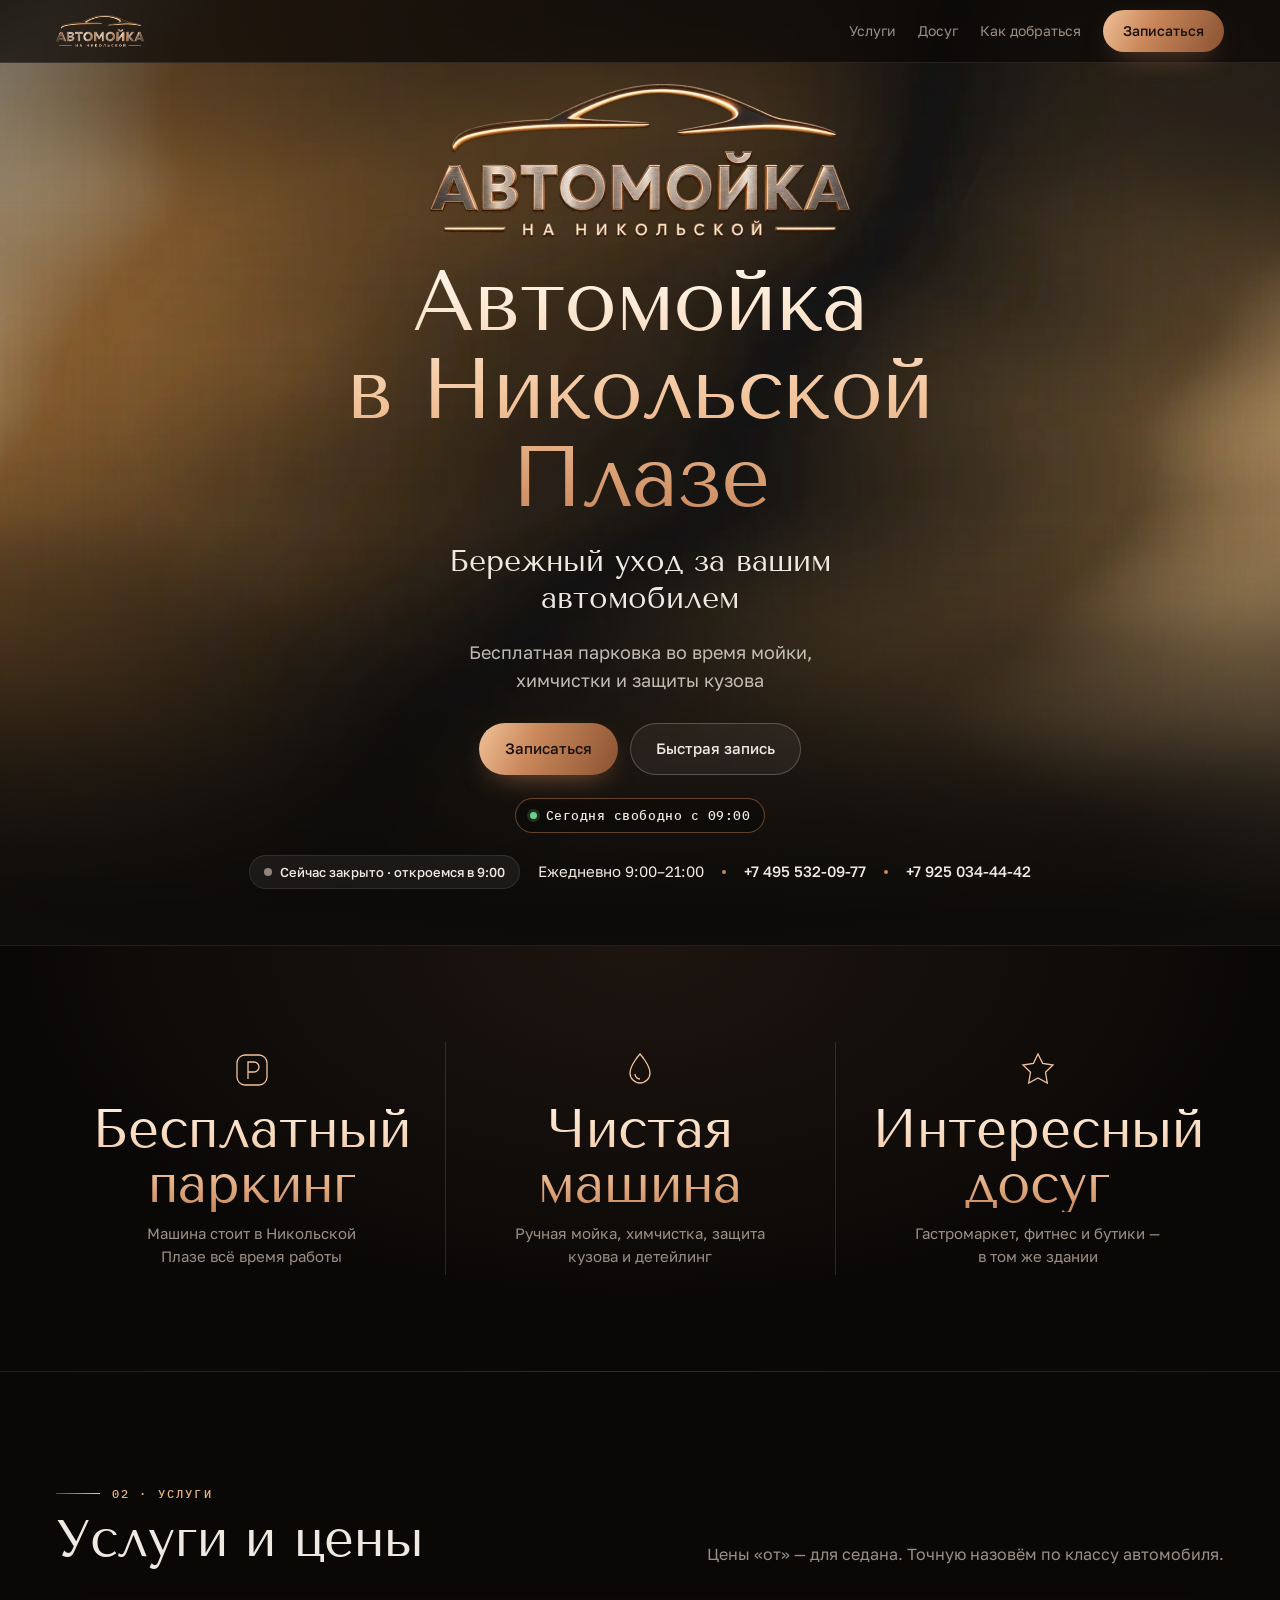
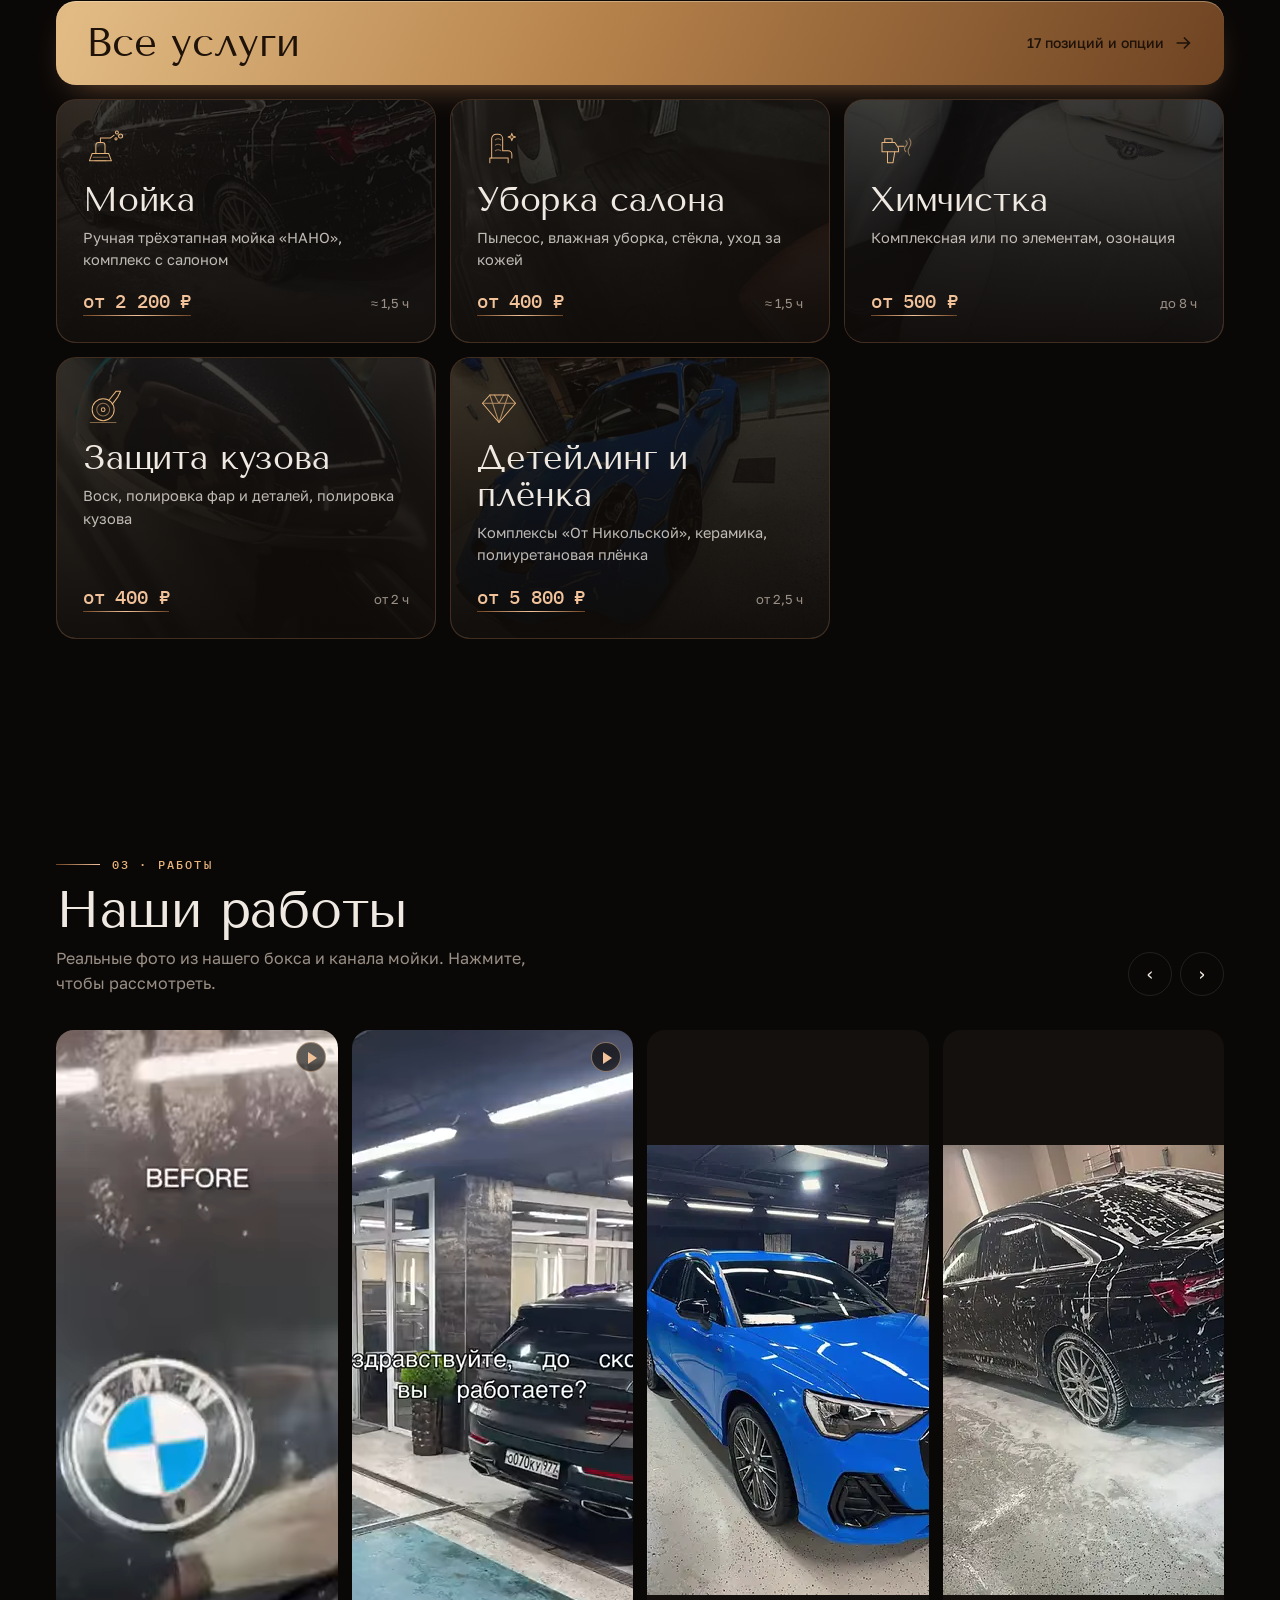
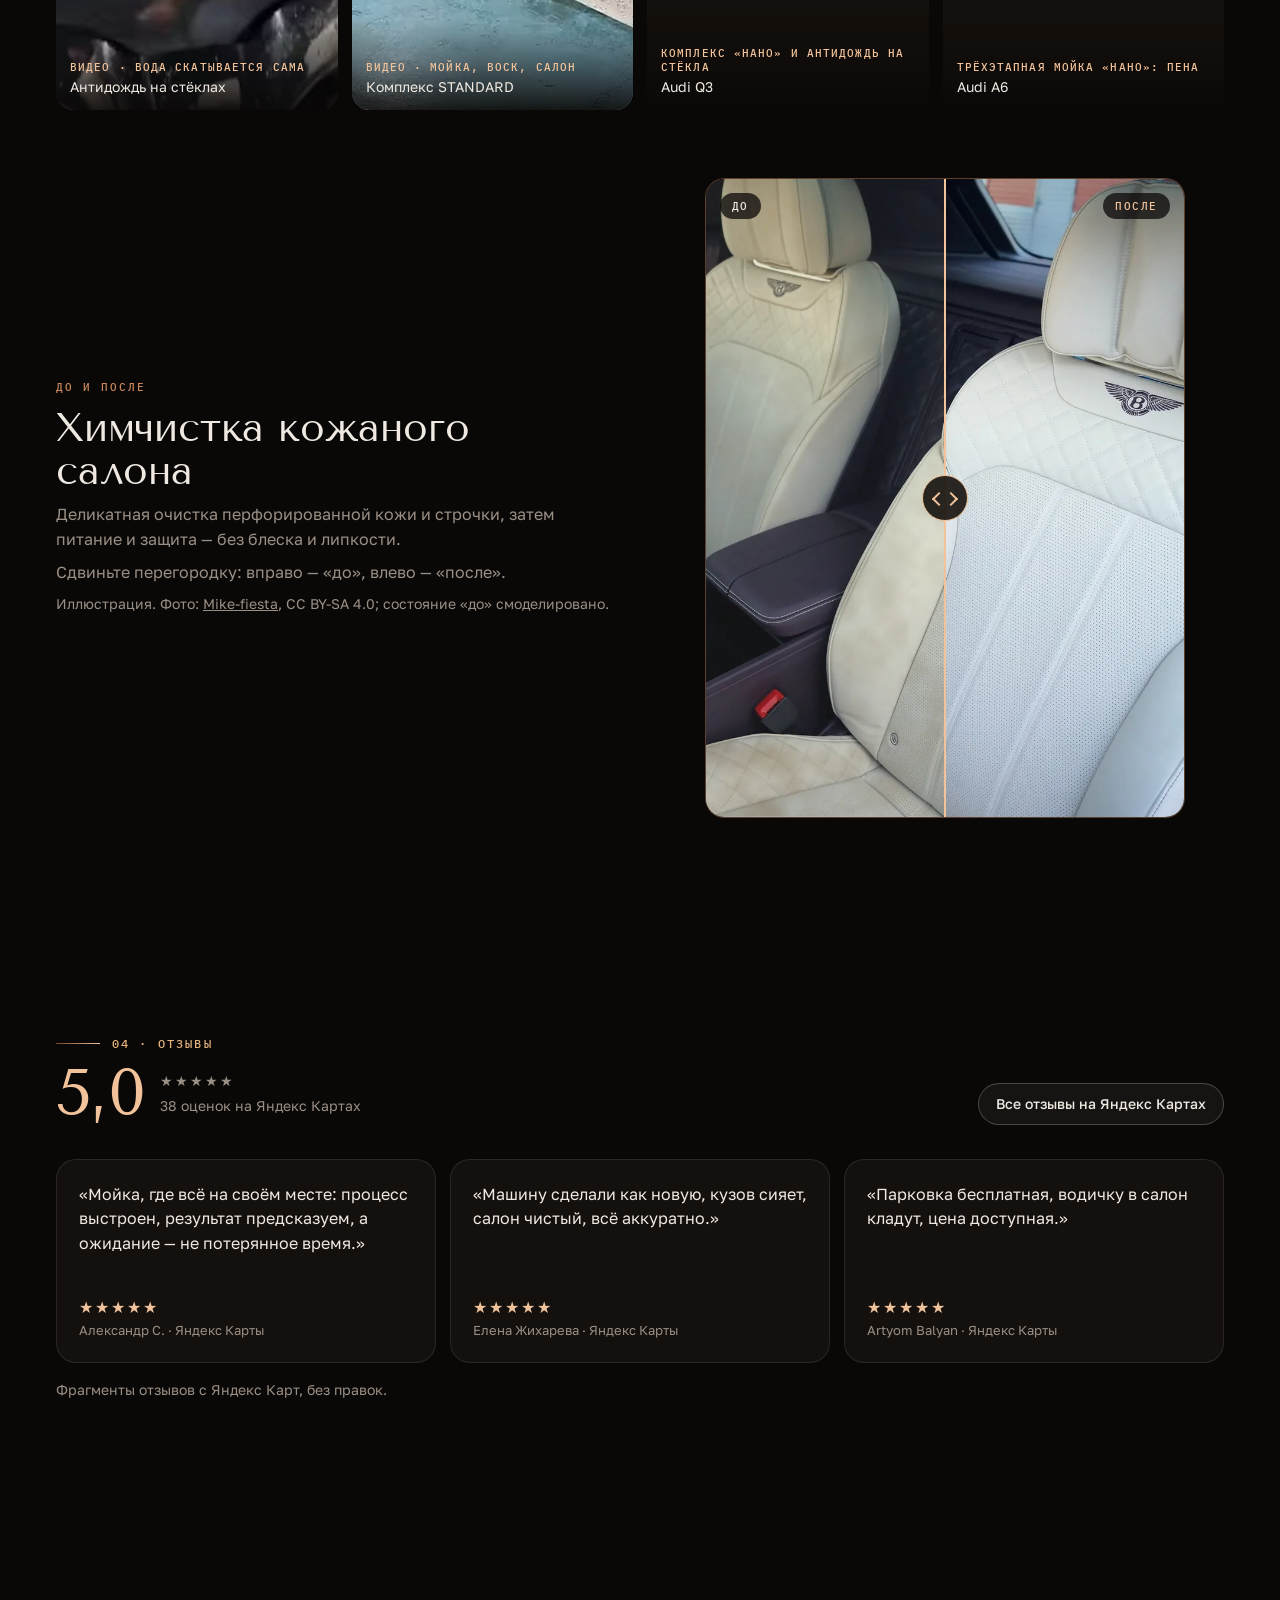
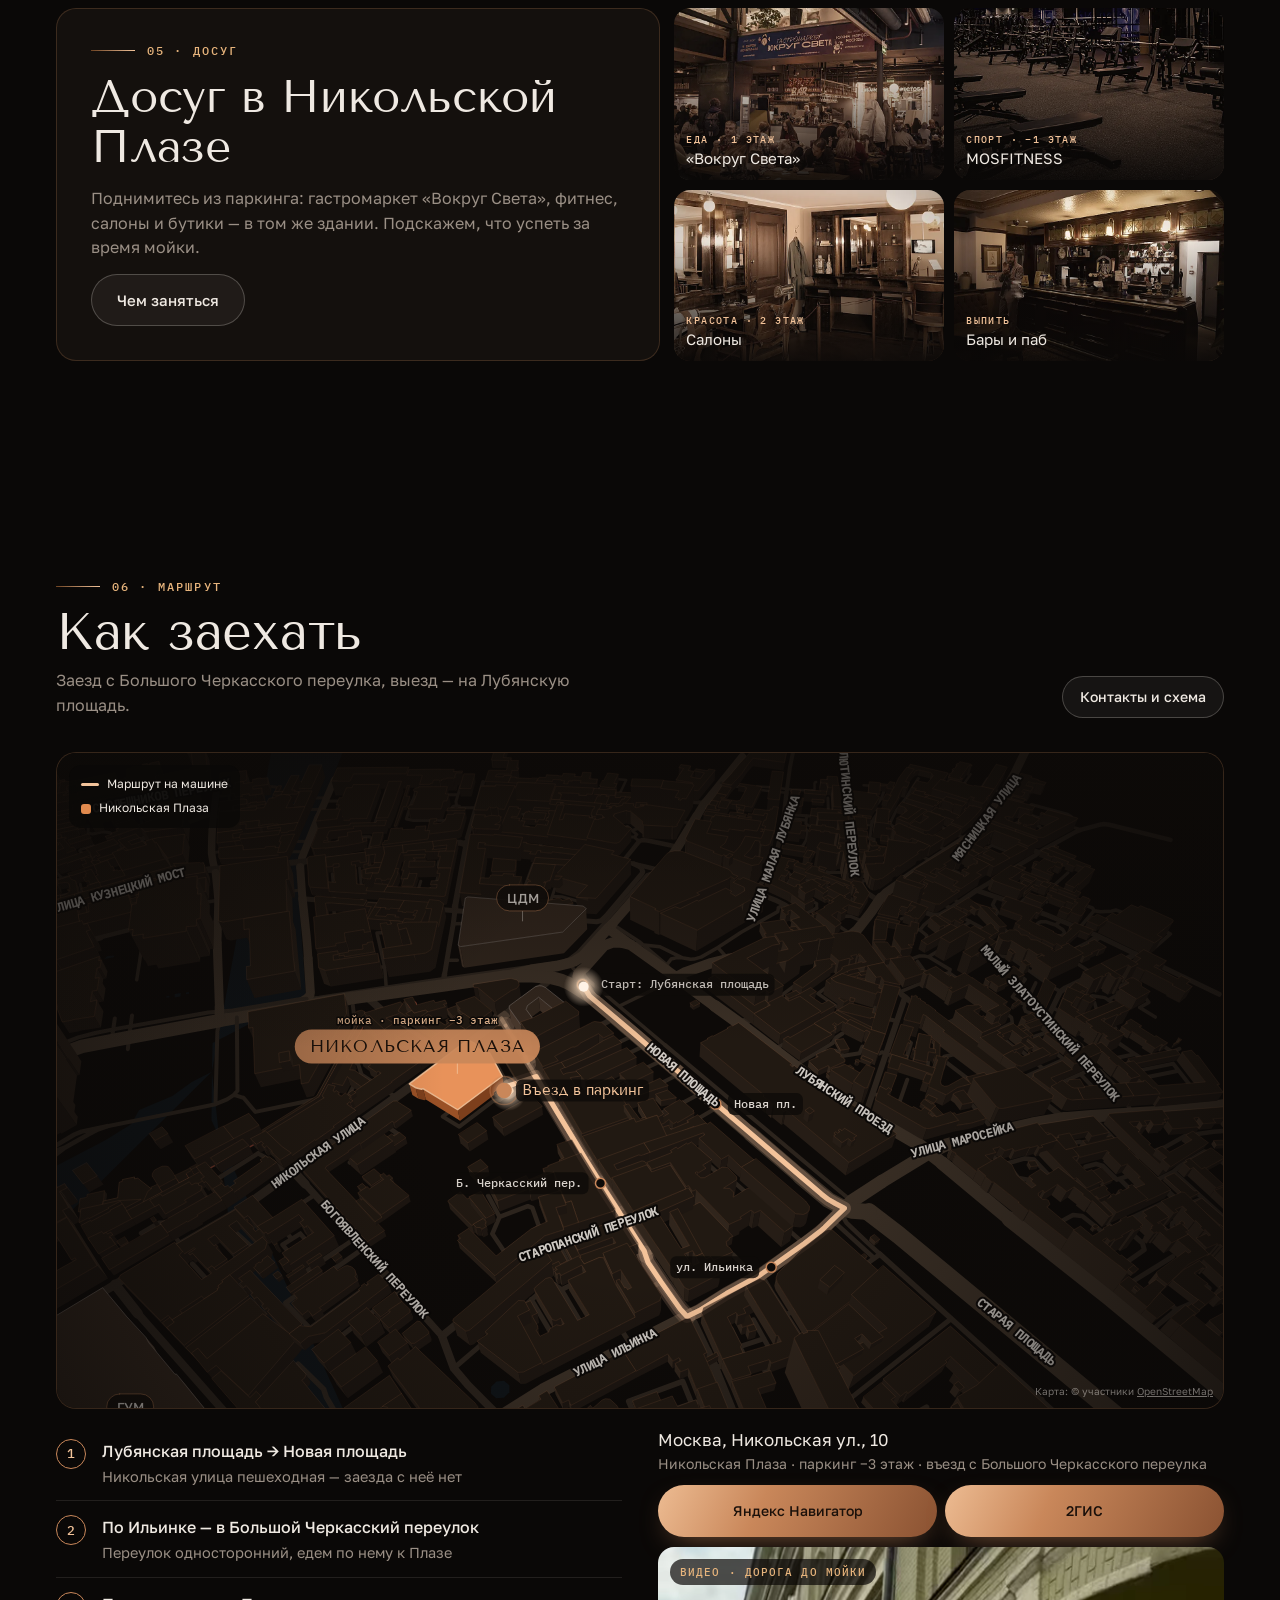
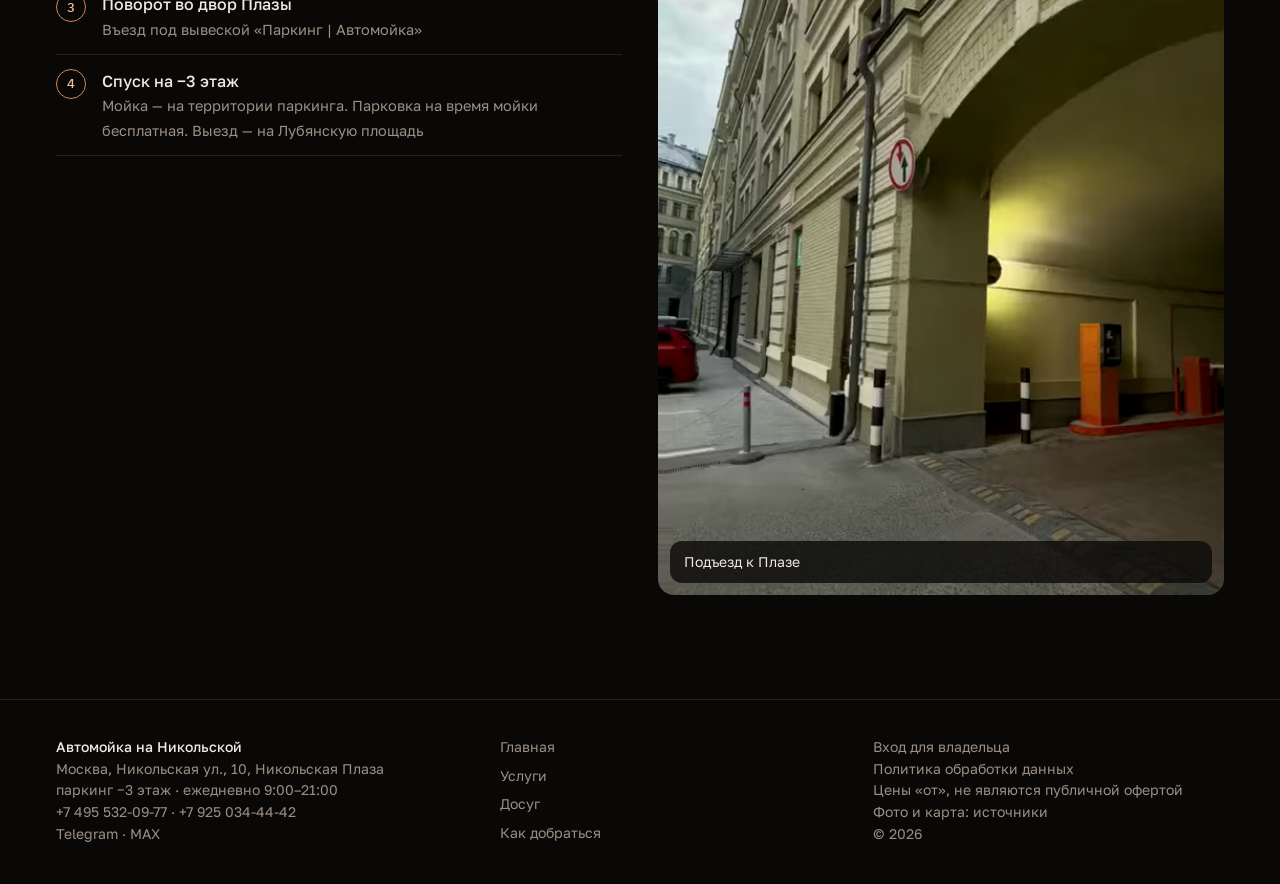
==== commit e59cdd38: "Демо v3g Co-Authored-By: Claude Opus 5.5 <noreply@anthropic.com> Claude-Session: https://claude.ai/c" ====
--- a/index.html
+++ b/index.html
@@ -33,6 +33,7 @@
   <p class="hero__lead">Бережный уход за&nbsp;вашим автомобилем</p>
   <p class="hero__sub">Бесплатная парковка во время мойки, химчистки и защиты кузова</p>
   <div class="hero__actions"><button class="btn btn--copper" type="button" data-open="book">Записаться</button><button class="btn btn--ghost" type="button" data-open="quick">Быстрая запись</button></div>
+  <p class="hero__free" data-free></p>
   <div class="hero__meta"><span class="status" data-status>Ежедневно 9:00–21:00</span><span>Ежедневно 9:00–21:00</span><i class="sep"></i><a href="tel:+74955320977">+7 495 532-09-77</a><i class="sep"></i><a href="tel:+79250344442">+7 925 034-44-42</a></div>
 </div></section><section class="promise"><div class="wrap promise__grid">
   <div class="promise__item"><svg class="promise__ic" viewBox="0 0 44 44" aria-hidden="true"><rect x="7" y="7" width="30" height="30" rx="8"/><path d="M18 31V14h6a5 5 0 0 1 0 10h-6"/></svg><b>Бесплатный паркинг</b><span>Машина стоит в Никольской Плазе всё время работы</span></div>
@@ -80,7 +81,7 @@
   </ol>
   <div class="navi"><div class="addr">Москва, Никольская ул., 10<small>Никольская Плаза · паркинг −3 этаж · въезд с Большого Черкасского переулка</small></div>
     <div class="navi__btns"><a class="btn btn--copper" href="https://yandex.ru/maps/?rtext=~55.757898%2C37.625083&rtt=auto" data-navi="yandexnavi://build_route_on_map?lat_to=55.757898&lon_to=37.625083" target="_blank" rel="noopener">Яндекс Навигатор</a><a class="btn btn--copper" href="https://2gis.ru/moscow/directions/points/%7C37.625083%2C55.757898" target="_blank" rel="noopener">2ГИС</a></div>
-    <figure class="entrance" style="margin:0"><img src="media/works/entrance.webp" alt="Въезд в паркинг Никольской Плазы с вывеской «Паркинг | Автомойка»" loading="lazy" width="800" height="760"><span>Так выглядит въезд</span></figure></div></div>
+    <figure class="entrance" style="margin:0"><video muted playsinline loop preload="none" poster="media/video/entrance.webp" width="540" height="960" aria-label="Видео: подъезд к Никольской Плазе, въезд под вывеской «Паркинг | Автомойка» и спуск на −3 этаж" data-chapters="0:Подъезд к Плазе|5.7:Въезд под вывеской «Паркинг | Автомойка»|9:Спуск на −3 этаж"><source data-src="media/video/entrance.mp4" type="video/mp4"><source data-src="media/video/entrance.webm" type="video/webm"></video><span class="entrance__cap" aria-hidden="true">Подъезд к Плазе</span><span class="entrance__tag">Видео · дорога до мойки</span></figure></div></div>
 </div></section>
 </main>
 <footer class="foot"><div class="wrap">
--- a/site.css
+++ b/site.css
@@ -231,19 +231,26 @@
 .vnav .chip svg { width: 16px; height: 16px; fill: none; stroke: var(--copper-hi); stroke-width: 1.6; stroke-linecap: round; stroke-linejoin: round; }
 .vnav .chip small { font: 500 11px var(--f-mono); color: var(--gold); }
 .vcats { display: grid; gap: clamp(44px, 6vw, 72px); margin-top: 18px; }
-.vcat { scroll-margin-top: 130px; }
-.vcat__head { display: grid; grid-template-columns: minmax(0, 1.15fr) minmax(0, 1fr); gap: clamp(18px, 3vw, 36px); align-items: end; margin-bottom: 18px; }
-.vcat__img { position: relative; aspect-ratio: 16 / 10; border-radius: var(--r); overflow: hidden; background: var(--ink-2); }
-.vcat__img img { position: absolute; inset: 0; width: 100%; height: 100%; object-fit: cover; }
-.vcat__img small { position: absolute; left: 10px; bottom: 8px; font-size: 10px; color: rgba(239, 233, 226, .6); text-shadow: 0 1px 2px #000; }
-.vcat__img small a { color: inherit; }
-.vcat__txt h2 { font-size: clamp(30px, 4vw, 46px); }
-.vcat__txt p { margin: 10px 0 0; color: var(--muted); max-width: 46ch; }
-.venues { display: grid; grid-template-columns: repeat(auto-fill, minmax(min(100%, 300px), 1fr)); gap: 1px; background: var(--line-2); border: 1px solid var(--line-2); border-radius: var(--r); overflow: hidden; }
-.venue { background: var(--ink-2); padding: 18px 20px 20px; display: grid; gap: 6px; align-content: start; }
-.venue h3 { font-size: 21px; line-height: 1.2; }
-.venue__where { font: 500 11.5px var(--f-mono); letter-spacing: .08em; text-transform: uppercase; color: var(--gold); }
-.venue p { margin: 2px 0 0; font-size: 14.5px; line-height: 1.5; color: rgba(239, 233, 226, .74); }
+.vcat { scroll-margin-top: 130px; display: grid; grid-template-columns: minmax(0, .8fr) minmax(0, 1.2fr); gap: clamp(18px, 4vw, 56px); padding-top: 26px; border-top: 1px solid var(--line-2); }
+.vcat__head { align-self: start; position: sticky; top: 140px; }
+.vcat__head h2 { font-size: clamp(30px, 4vw, 46px); }
+.vcat__head p { margin: 10px 0 0; color: var(--muted); max-width: 40ch; }
+.venues { list-style: none; margin: 0; padding: 0; display: grid; }
+.venue { padding: 16px 0 18px; border-bottom: 1px solid var(--line-2); display: grid; gap: 6px; }
+.venue:first-child { padding-top: 4px; }
+.venue__top { display: flex; justify-content: space-between; align-items: baseline; gap: 14px; }
+.venue h3 { font-size: 22px; line-height: 1.2; }
+.venue__where { flex: none; font: 500 11px var(--f-mono); letter-spacing: .1em; text-transform: uppercase; color: var(--gold); white-space: nowrap; }
+.venue p { margin: 0; font-size: 14.5px; line-height: 1.55; color: rgba(239, 233, 226, .72); max-width: 62ch; }
+@media (max-width: 760px) { .vcat { grid-template-columns: minmax(0, 1fr); gap: 10px; } .vcat__head { position: static; } .venue__top { flex-direction: column; gap: 4px; } }
+.vhero { position: relative; margin: 0 0 6px; border-radius: var(--r); overflow: hidden; aspect-ratio: 16 / 8; background: var(--ink-2); }
+.vhero img { position: absolute; inset: 0; width: 100%; height: 100%; object-fit: cover; }
+.vhero::after { content: ""; position: absolute; inset: 0; background: linear-gradient(180deg, transparent 45%, rgba(10, 8, 7, .88)); }
+.vhero figcaption { position: absolute; left: clamp(18px, 3vw, 34px); right: 18px; bottom: clamp(16px, 3vw, 30px); z-index: 1; display: grid; gap: 4px; }
+.vhero figcaption .num { margin: 0; }
+.vhero b { font: 400 clamp(26px, 4vw, 48px)/1.1 var(--f-display); }
+.vhero small { font-size: 10.5px; color: rgba(239, 233, 226, .55); }
+@media (max-width: 760px) { .vhero { aspect-ratio: 4 / 5; margin-inline: calc(var(--gut, 16px) * -1); border-radius: 0; } }
 @media (max-width: 760px) { .vcat__head { grid-template-columns: minmax(0, 1fr); align-items: start; } .vcat__img { aspect-ratio: 3 / 2; } }
 
 /* список услуг: подзаголовки «Вы выбрали» / категорий; опции всегда раскрыты */
@@ -286,8 +293,6 @@
 .addr { font-size: 17px; }
 .addr small { display: block; color: var(--muted); font-size: 14px; }
 .entrance { border-radius: 16px; overflow: hidden; position: relative; }
-.entrance img { width: 100%; aspect-ratio: 16 / 9; object-fit: cover; object-position: 50% 60%; }
-.entrance span { position: absolute; left: 12px; bottom: 10px; font-size: 13px; padding: 5px 10px; border-radius: 99px; background: rgba(10, 8, 7, .78); }
 @media (max-width: 760px) { .howto { grid-template-columns: minmax(0, 1fr); } }
 
 /* страница: шапка раздела */
@@ -335,14 +340,14 @@
 .svc__n span { color: var(--muted); font-size: 14px; line-height: 1.4; }
 .svc__n .tag { justify-self: start; font: 600 11px var(--f-body); color: #1a100a; background: var(--copper-hi); border-radius: 99px; padding: 3px 8px; }
 .svc__p { text-align: right; display: grid; gap: 2px; }
-.svc__p b { font: 600 16px var(--f-body); color: var(--gold); white-space: nowrap; }
+.svc__p b { font: 500 16px var(--f-mono); color: var(--gold); white-space: nowrap; }
 .svc__p span { color: var(--muted); font-size: 13px; white-space: nowrap; }
 .svc__p s { color: var(--muted); font-size: 12px; }
 .opts { border-radius: 16px; background: var(--ink-2); overflow: hidden; }
 .opts > .svc { background: none; border-radius: 0; }
 .opts__list { display: grid; padding: 0 12px 10px 74px; }
 .opt { display: grid; grid-template-columns: minmax(0, 1fr) auto 26px; gap: 12px; align-items: center; padding: 11px 4px; border: 0; border-top: 1px solid var(--line-2); background: none; cursor: pointer; text-align: left; font-size: 14.5px; }
-.opt b { font: 500 14px var(--f-body); color: var(--gold); white-space: nowrap; }
+.opt b { font: 500 13.5px var(--f-mono); color: var(--gold); white-space: nowrap; }
 .opt i { width: 22px; height: 22px; border-radius: 7px; border: 1.5px solid var(--line); display: grid; place-items: center; }
 .opt[aria-pressed="true"] i { background: var(--copper); border-color: var(--copper); }
 .opt[aria-pressed="true"] i::after { content: ""; width: 9px; height: 5px; border: solid #1a100a; border-width: 0 0 2px 2px; transform: translateY(-1px) rotate(-45deg); }
@@ -507,3 +512,18 @@
 .work--video video { width: 100%; aspect-ratio: 4 / 5; object-fit: cover; display: block; background: var(--ink-2); }
 .work__play { position: absolute; top: 12px; right: 12px; width: 30px; height: 30px; border-radius: 50%; background: rgba(10, 8, 7, .65); border: 1px solid rgba(242, 195, 154, .5); }
 .work__play::after { content: ""; position: absolute; left: 11px; top: 9px; border-left: 9px solid var(--copper-hi); border-block: 6px solid transparent; }
+
+/* цены — моноширинные с тонкой золотой линией, как номера разделов */
+.svc__p b, .opt b, .cat__foot b, .promo__price, .cartbar__sum b, .sheet__sum b { letter-spacing: -.01em; background: linear-gradient(90deg, #6e4322, var(--copper-hi) 50%, #6e4322) no-repeat 0 100% / 100% 1px; padding-bottom: 3px; justify-self: end; }
+.cat__foot b, .promo__price, .cartbar__sum b, .sheet__sum b { justify-self: start; display: inline-block; }
+@media (max-width: 560px) { .svc__p b { justify-self: start; } }
+
+/* видео «дорога до мойки» */
+.entrance video { display: block; width: 100%; aspect-ratio: 4 / 5; max-height: 72vh; object-fit: cover; background: var(--ink-2); }
+.entrance__tag { position: absolute; left: 12px; top: 12px; font: 500 11px var(--f-mono); letter-spacing: .1em; text-transform: uppercase; padding: 6px 10px; border-radius: 99px; background: rgba(10, 8, 7, .7); color: var(--gold); }
+.entrance__cap { position: absolute; left: 12px; right: 12px; bottom: 12px; font-size: 14px; padding: 10px 14px; border-radius: 12px; background: rgba(10, 8, 7, .78); }
+
+/* «Сегодня свободно с …» */
+.hero__free { margin: 2px 0 0; min-height: 35px; }
+.hero__free button { all: unset; cursor: pointer; display: inline-flex; align-items: center; gap: 9px; font: 500 13px var(--f-mono); letter-spacing: .04em; color: var(--paper); padding: 8px 14px; border-radius: 99px; border: 1px solid rgba(201, 135, 90, .45); background: rgba(10, 8, 7, .45); }
+.hero__free i { width: 7px; height: 7px; border-radius: 50%; background: #6fd08c; box-shadow: 0 0 0 3px rgba(111, 208, 140, .18); }
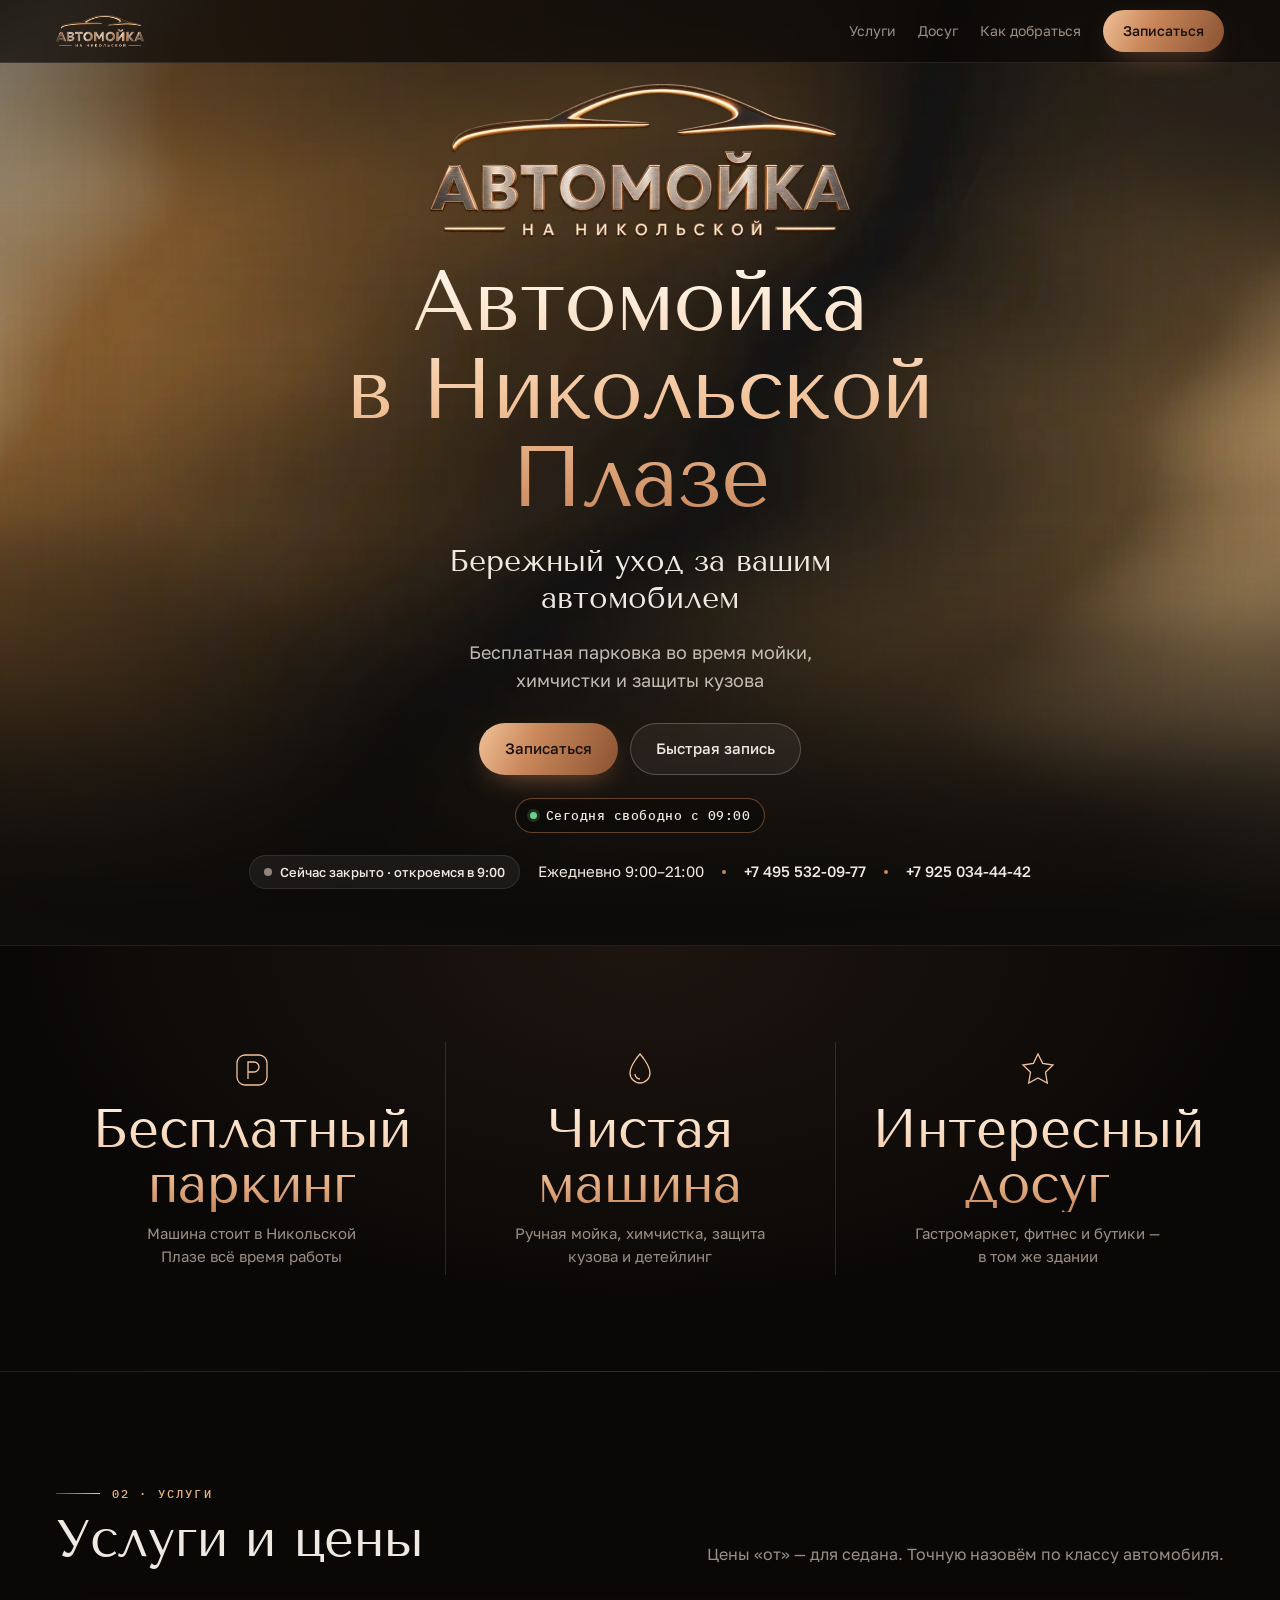
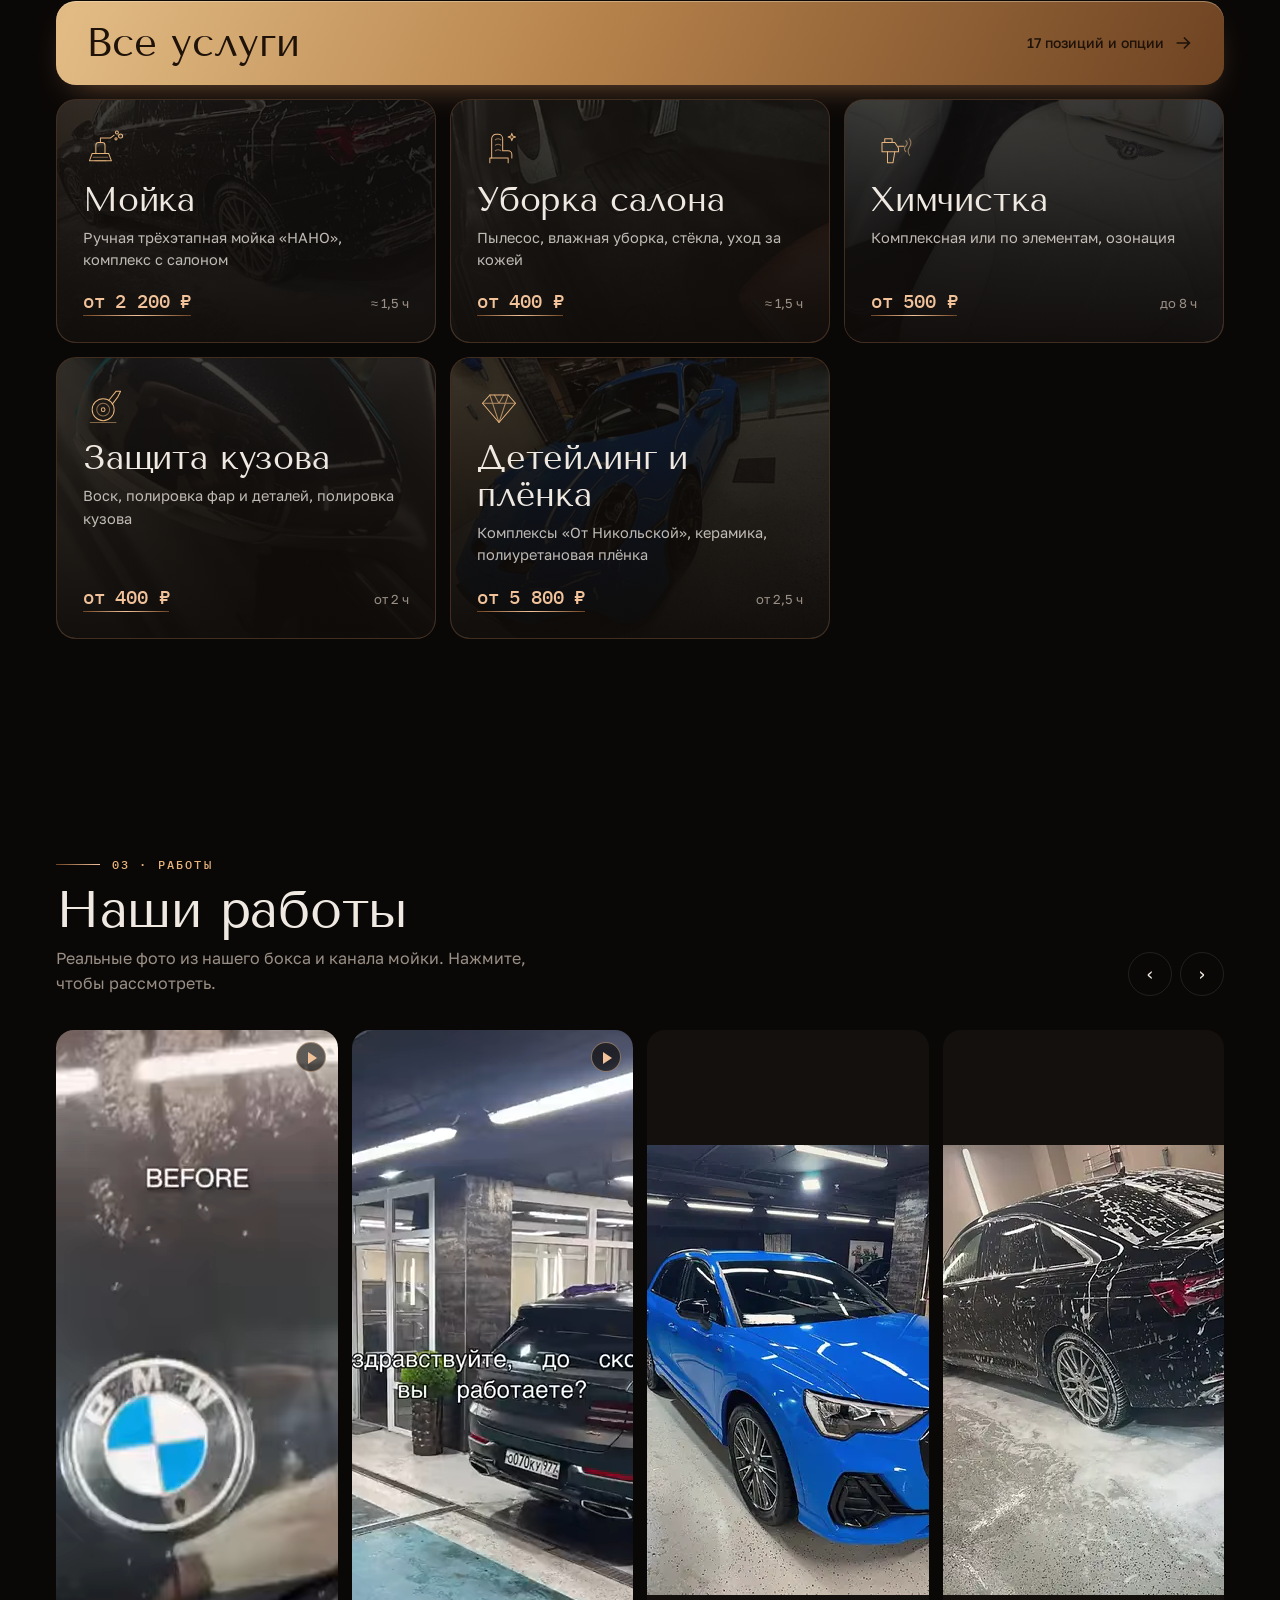
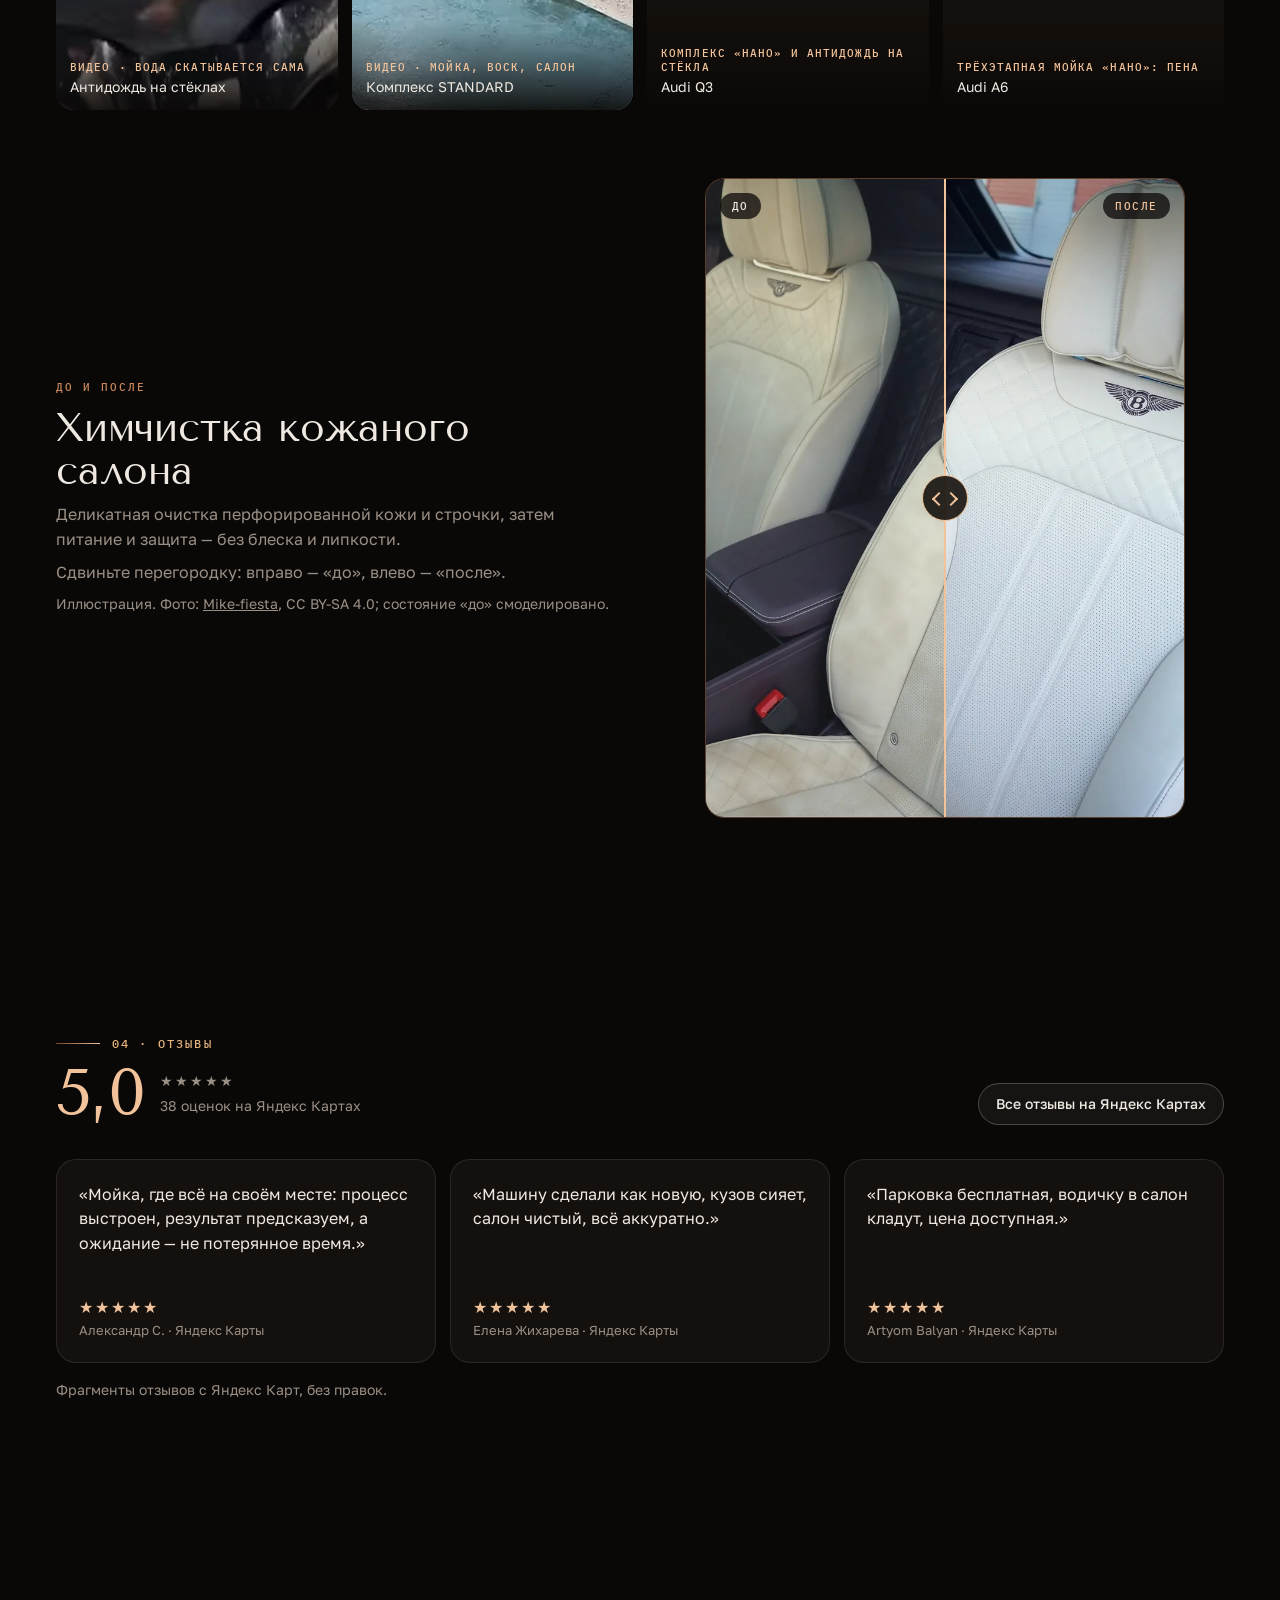
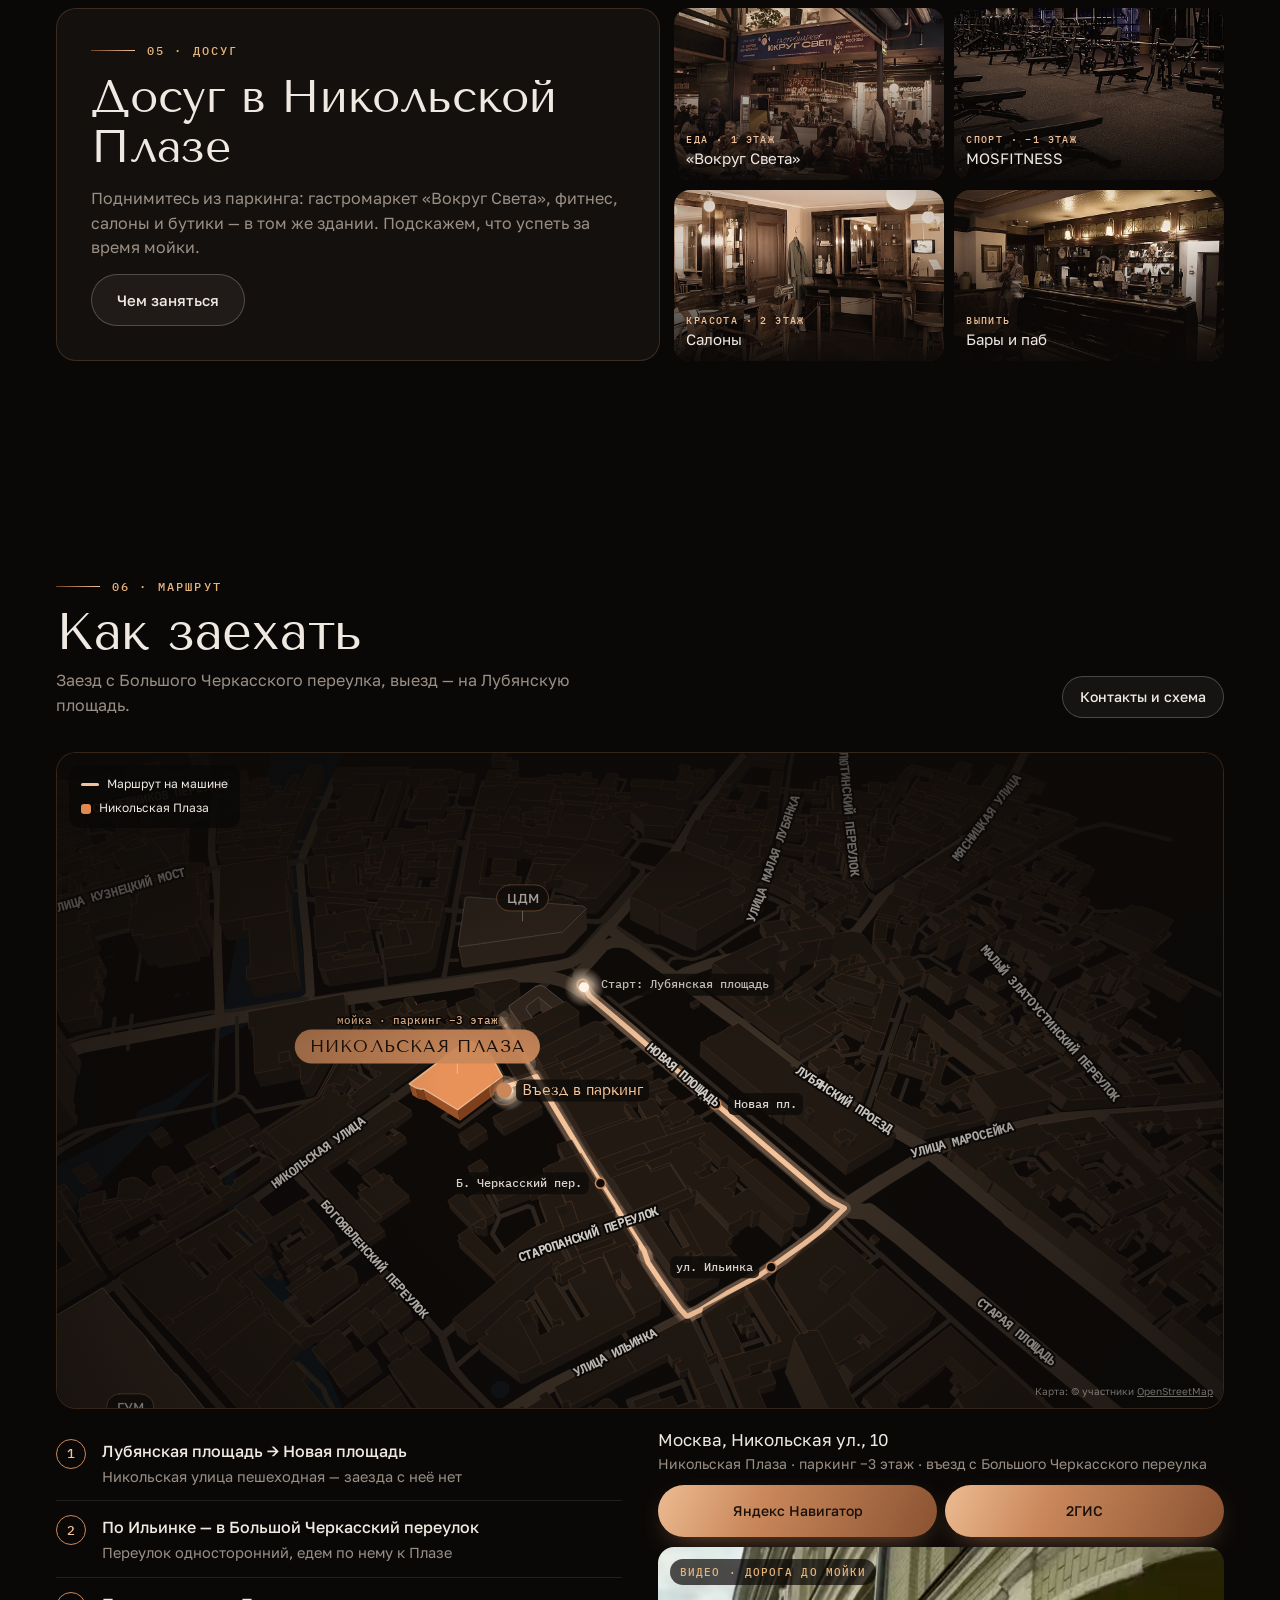
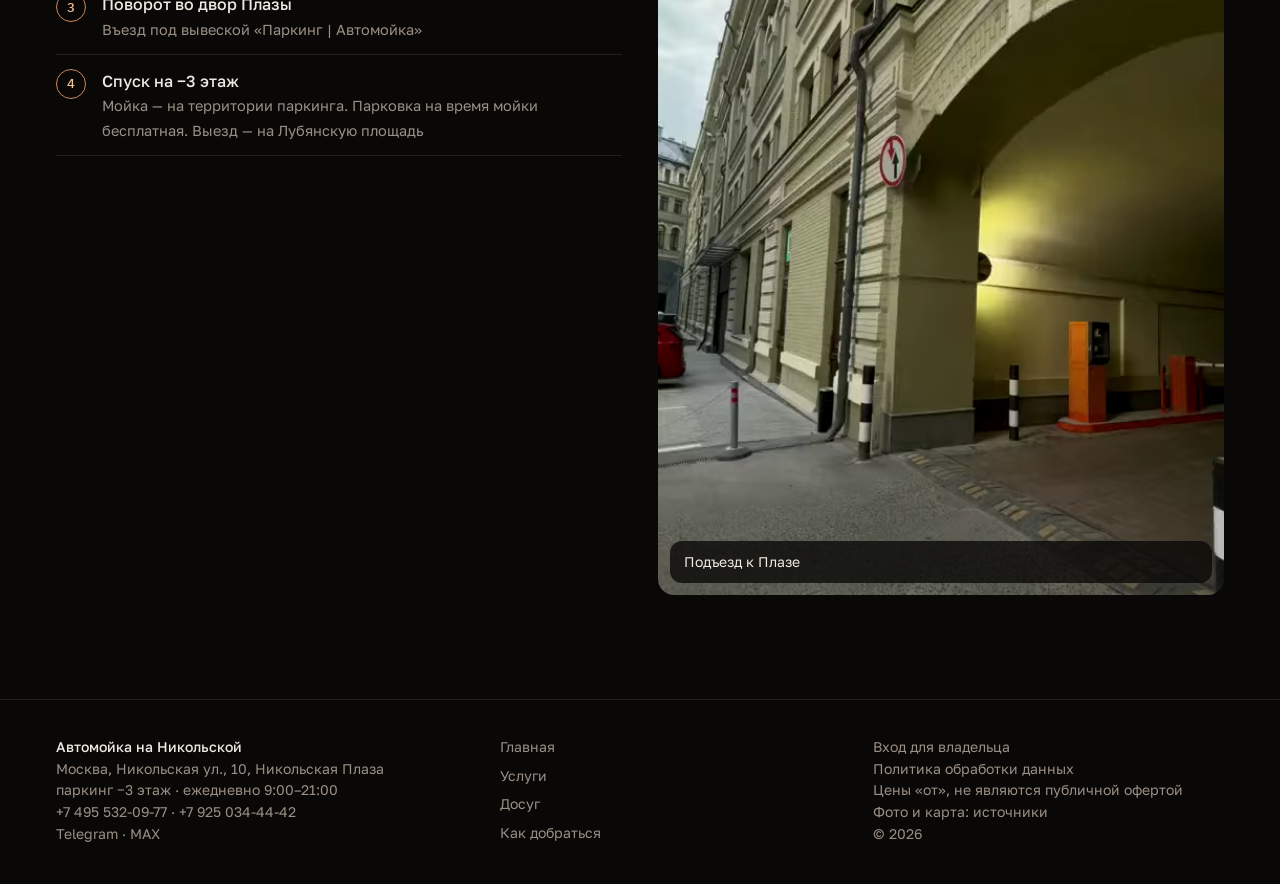
==== commit 6472f1dd: "Демо v3h Co-Authored-By: Claude Opus 5.5 <noreply@anthropic.com> Claude-Session: https://claude.ai/c" ====
--- a/index.html
+++ b/index.html
@@ -23,7 +23,7 @@
   <div class="menu__bar"><img src="logo.webp" alt="" width="88" height="32"><button class="x" type="button" data-menu-close aria-label="Закрыть меню">✕</button></div>
   <ul class="menu__list"><li><a href="index.html" aria-current="page">Главная<small>Мойка в Никольской Плазе</small></a></li><li><a href="services.html">Услуги<small>Цены и запись</small></a></li><li><a href="park.html">Досуг<small>Пока мы моем</small></a></li><li><a href="route.html#contacts">Как добраться<small>и контакты</small></a></li></ul>
   <div class="menu__side"><span class="status" data-status>Ежедневно 9:00–21:00</span>
-    <div class="menu__tel"><a href="tel:+74955320977">+7 495 532-09-77</a><a href="tel:+79250344442">+7 925 034-44-42</a><a class="tg" href="https://t.me/carwash_na_nikolskoy" target="_blank" rel="noopener"><svg viewBox="0 0 24 24" aria-hidden="true"><path d="M21 4L3 11l6 2 2 6 3-4 5 4z"/><path d="M9 13l12-9"/></svg>Написать в Telegram</a><a class="tg tg--max" href="https://max.ru/" target="_blank" rel="noopener"><svg viewBox="0 0 24 24" aria-hidden="true"><path d="M12 3.5a8.5 8.5 0 0 0-7.4 12.7L3.5 20.5l4.4-1.1A8.5 8.5 0 1 0 12 3.5z"/><path d="M8.5 14.5v-5l3.5 3.5 3.5-3.5v5"/></svg>Написать в MAX</a></div>
+    <div class="menu__tel"><a href="tel:+74955320977">+7 495 532-09-77</a><a href="tel:+79250344442">+7 925 034-44-42</a><div class="menu__msg"><a class="tg" href="https://t.me/carwash_na_nikolskoy" target="_blank" rel="noopener" aria-label="Написать в Telegram"><svg viewBox="0 0 24 24" aria-hidden="true"><path d="M21 4L3 11l6 2 2 6 3-4 5 4z"/><path d="M9 13l12-9"/></svg>Telegram</a><a class="tg tg--max" href="https://max.ru/u/f9LHodD0cOINs-UC5buVmKOie0mJ_E7DeVARD7VfnlJNGXSIihLq_nCaT7s" target="_blank" rel="noopener" aria-label="Написать в MAX"><svg viewBox="0 0 24 24" aria-hidden="true"><path d="M12 3.5a8.5 8.5 0 0 0-7.4 12.7L3.5 20.5l4.4-1.1A8.5 8.5 0 1 0 12 3.5z"/><path d="M8.5 14.5v-5l3.5 3.5 3.5-3.5v5"/></svg>MAX</a></div></div>
     <div style="display:flex;gap:10px;flex-wrap:wrap"><button class="btn btn--copper" type="button" data-open="book">Записаться</button><button class="btn btn--ghost" type="button" data-open="mine">Мои записи</button></div><a class="menu__owner" href="admin.html">Вход для владельца</a></div>
 </div></div>
 <main id="main">
@@ -85,7 +85,7 @@
 </div></section>
 </main>
 <footer class="foot"><div class="wrap">
-  <div><b>Автомойка на Никольской</b><br>Москва, Никольская ул., 10, Никольская Плаза<br>паркинг −3 этаж · ежедневно 9:00–21:00<br><a href="tel:+74955320977">+7 495 532-09-77</a> · <a href="tel:+79250344442">+7 925 034-44-42</a><br><a href="https://t.me/carwash_na_nikolskoy" target="_blank" rel="noopener">Telegram</a> · <a href="https://max.ru/" target="_blank" rel="noopener">MAX</a></div>
+  <div><b>Автомойка на Никольской</b><br>Москва, Никольская ул., 10, Никольская Плаза<br>паркинг −3 этаж · ежедневно 9:00–21:00<br><a href="tel:+74955320977">+7 495 532-09-77</a> · <a href="tel:+79250344442">+7 925 034-44-42</a><br><a href="https://t.me/carwash_na_nikolskoy" target="_blank" rel="noopener">Telegram</a> · <a href="https://max.ru/u/f9LHodD0cOINs-UC5buVmKOie0mJ_E7DeVARD7VfnlJNGXSIihLq_nCaT7s" target="_blank" rel="noopener">MAX</a></div>
   <nav><a href="index.html">Главная</a><a href="services.html">Услуги</a><a href="park.html">Досуг</a><a href="route.html#contacts">Как добраться</a></nav>
   <div><a href="admin.html">Вход для владельца</a><br><a href="route.html#privacy">Политика обработки данных</a><br>Цены «от», не являются публичной офертой<br><a href="park.html#credits">Фото и карта: источники</a><br>© 2026</div>
 </div></footer>
--- a/site.css
+++ b/site.css
@@ -351,7 +351,7 @@
 .opt i { width: 22px; height: 22px; border-radius: 7px; border: 1.5px solid var(--line); display: grid; place-items: center; }
 .opt[aria-pressed="true"] i { background: var(--copper); border-color: var(--copper); }
 .opt[aria-pressed="true"] i::after { content: ""; width: 9px; height: 5px; border: solid #1a100a; border-width: 0 0 2px 2px; transform: translateY(-1px) rotate(-45deg); }
-@media (max-width: 560px) { .svc { grid-template-columns: 40px minmax(0, 1fr); padding: 14px; gap: 12px; } .svc__p { grid-column: 2; text-align: left; display: flex; gap: 10px; align-items: baseline; } .svc__ic { width: 40px; height: 40px; } .opts__list { padding-left: 14px; } }
+@media (max-width: 560px) { .svc { grid-template-columns: 40px minmax(0, 1fr); padding: 14px; gap: 12px; } .svc__p { grid-column: 2; text-align: left; display: flex; flex-wrap: wrap; gap: 4px 10px; align-items: baseline; } .svc__ic { width: 40px; height: 40px; } .opts__list { padding-left: 14px; } }
 .cartbar { position: fixed; z-index: 44; left: 50%; bottom: 16px; transform: translateX(-50%); width: min(560px, calc(100% - 24px)); display: none; align-items: center; gap: 12px; padding: 10px 10px 10px 18px; border-radius: 99px; background: rgba(20, 16, 13, .96); border: 1px solid var(--line); box-shadow: 0 20px 40px -18px #000; }
 .cartbar.on { display: flex; animation: rise .4s ease; }
 .cartbar__sum { flex: 1; font-size: 14px; line-height: 1.25; min-width: 0; }
@@ -515,7 +515,8 @@
 
 /* цены — моноширинные с тонкой золотой линией, как номера разделов */
 .svc__p b, .opt b, .cat__foot b, .promo__price, .cartbar__sum b, .sheet__sum b { letter-spacing: -.01em; background: linear-gradient(90deg, #6e4322, var(--copper-hi) 50%, #6e4322) no-repeat 0 100% / 100% 1px; padding-bottom: 3px; justify-self: end; }
-.cat__foot b, .promo__price, .cartbar__sum b, .sheet__sum b { justify-self: start; display: inline-block; }
+.cat__foot b, .promo__price { justify-self: start; display: inline-block; }
+.cartbar__sum b, .sheet__sum b { display: table; margin-top: 2px; }
 @media (max-width: 560px) { .svc__p b { justify-self: start; } }
 
 /* видео «дорога до мойки» */
@@ -527,3 +528,11 @@
 .hero__free { margin: 2px 0 0; min-height: 35px; }
 .hero__free button { all: unset; cursor: pointer; display: inline-flex; align-items: center; gap: 9px; font: 500 13px var(--f-mono); letter-spacing: .04em; color: var(--paper); padding: 8px 14px; border-radius: 99px; border: 1px solid rgba(201, 135, 90, .45); background: rgba(10, 8, 7, .45); }
 .hero__free i { width: 7px; height: 7px; border-radius: 50%; background: #6fd08c; box-shadow: 0 0 0 3px rgba(111, 208, 140, .18); }
+.classbtn b { hyphens: auto; -webkit-hyphens: auto; overflow-wrap: break-word; }
+.sheet__foot .btn { min-width: 0; text-wrap: balance; }
+
+/* меню на маленьких экранах (iPhone SE): прокручивается, мессенджеры в одну строку */
+.menu { overflow-y: auto; overscroll-behavior: contain; -webkit-overflow-scrolling: touch; }
+.menu__msg { display: flex; gap: 8px; flex-wrap: wrap; margin-top: 6px; }
+.menu__msg .tg { margin: 0; }
+@media (max-height: 700px) { .menu__list a { padding: 13px 0; font-size: 28px; } .menu__side { padding-top: 16px; gap: 10px; } }
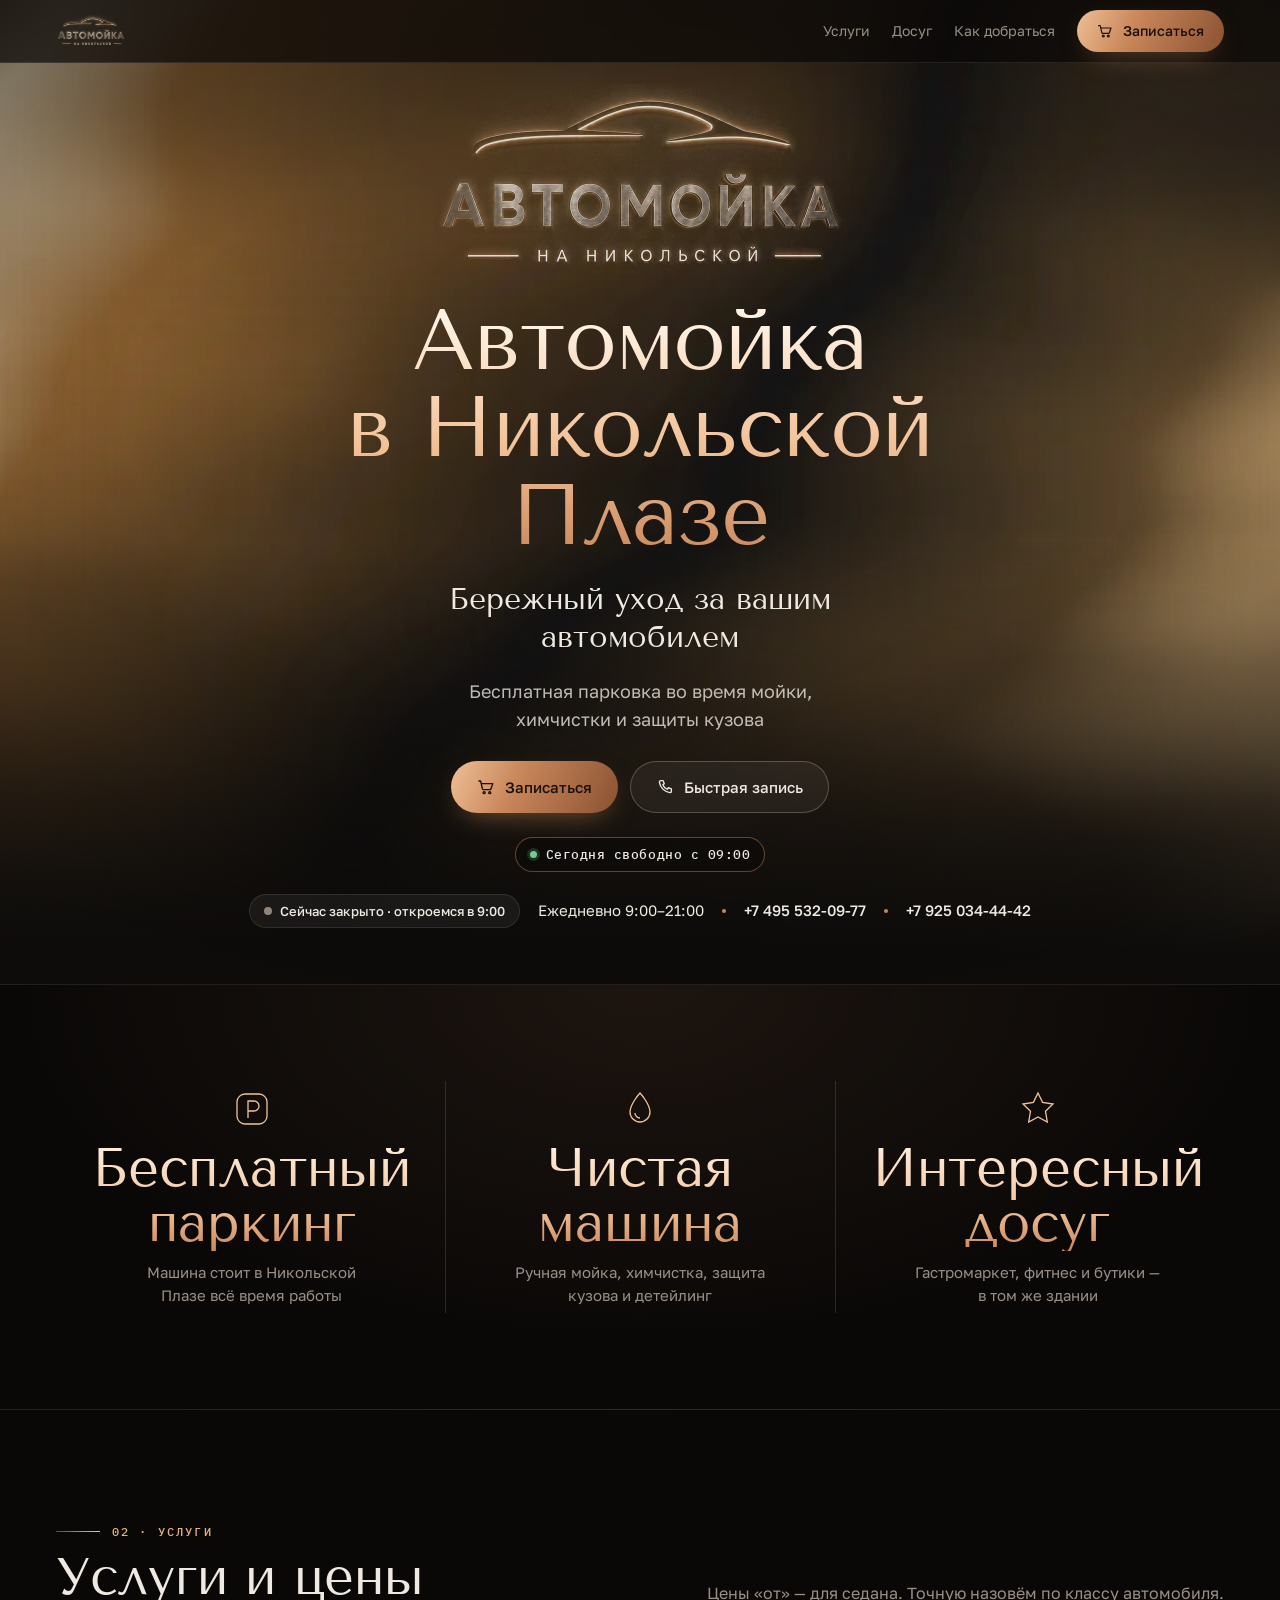
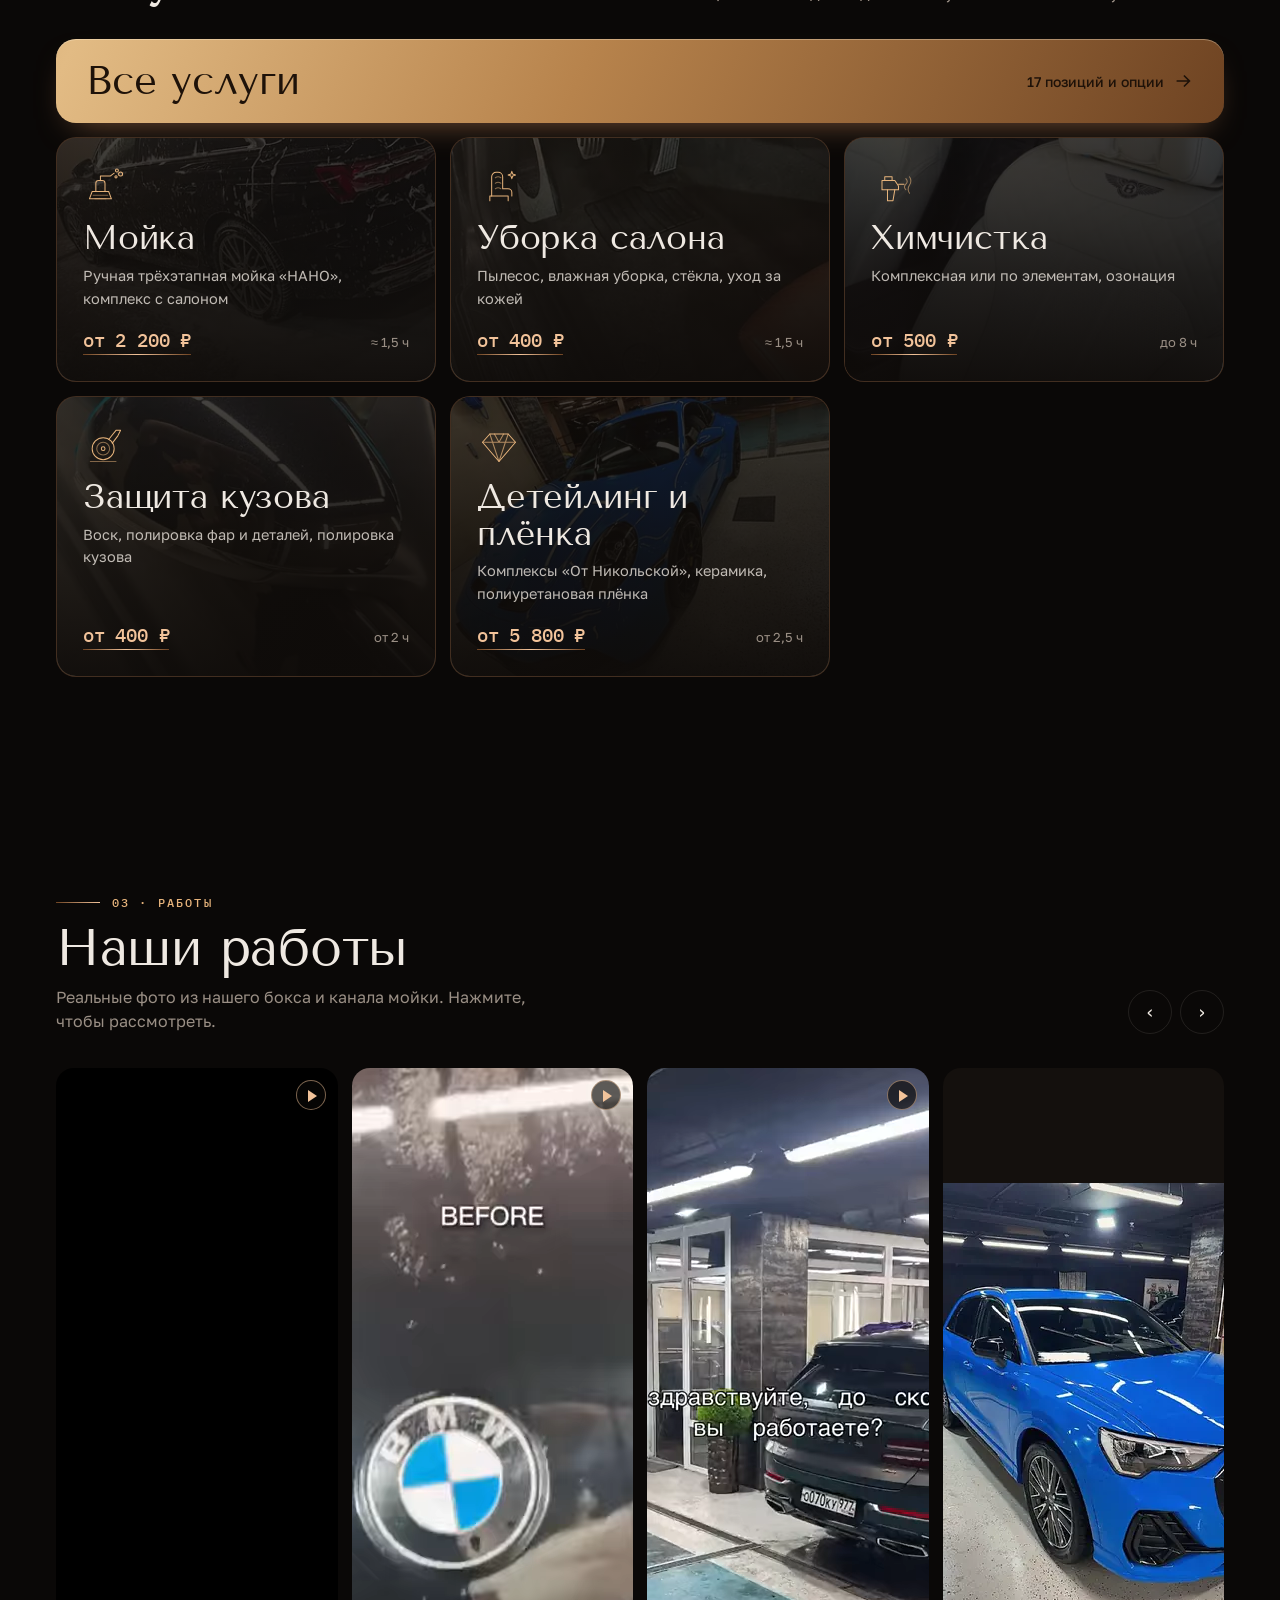
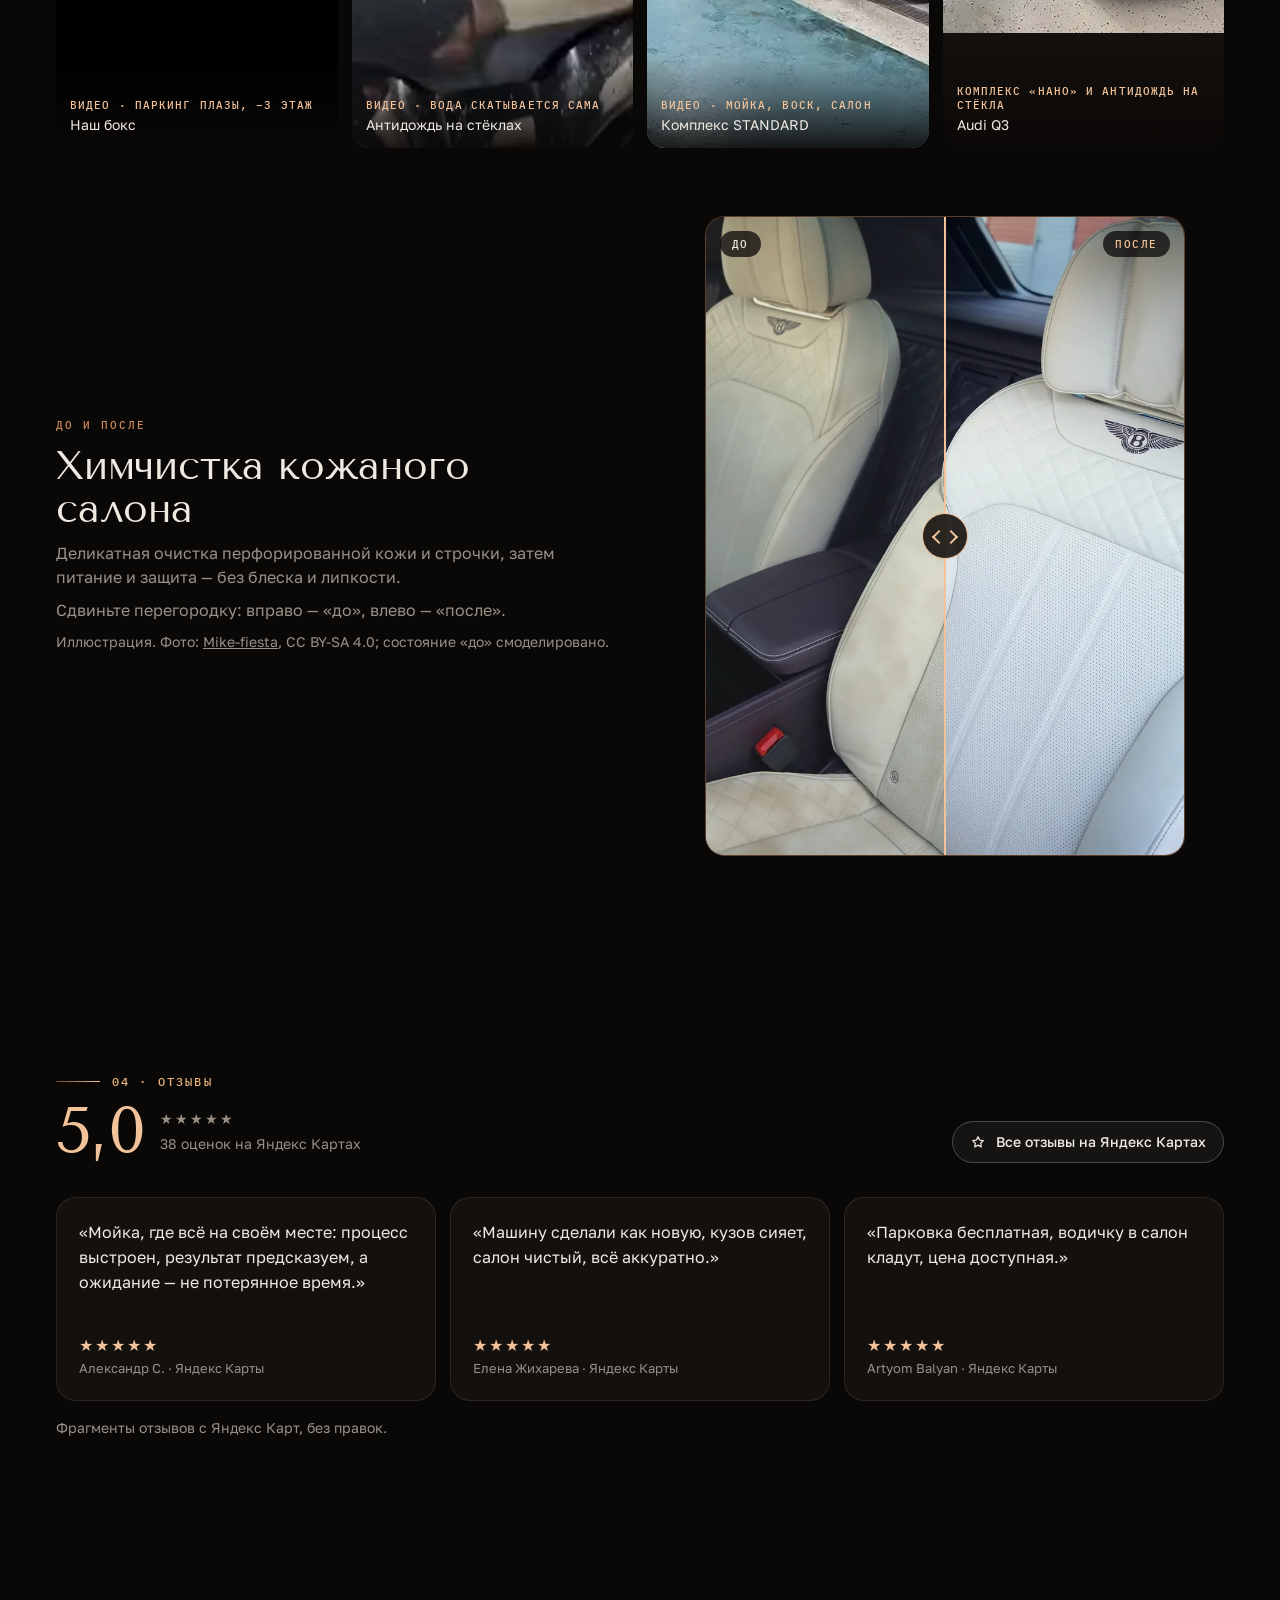
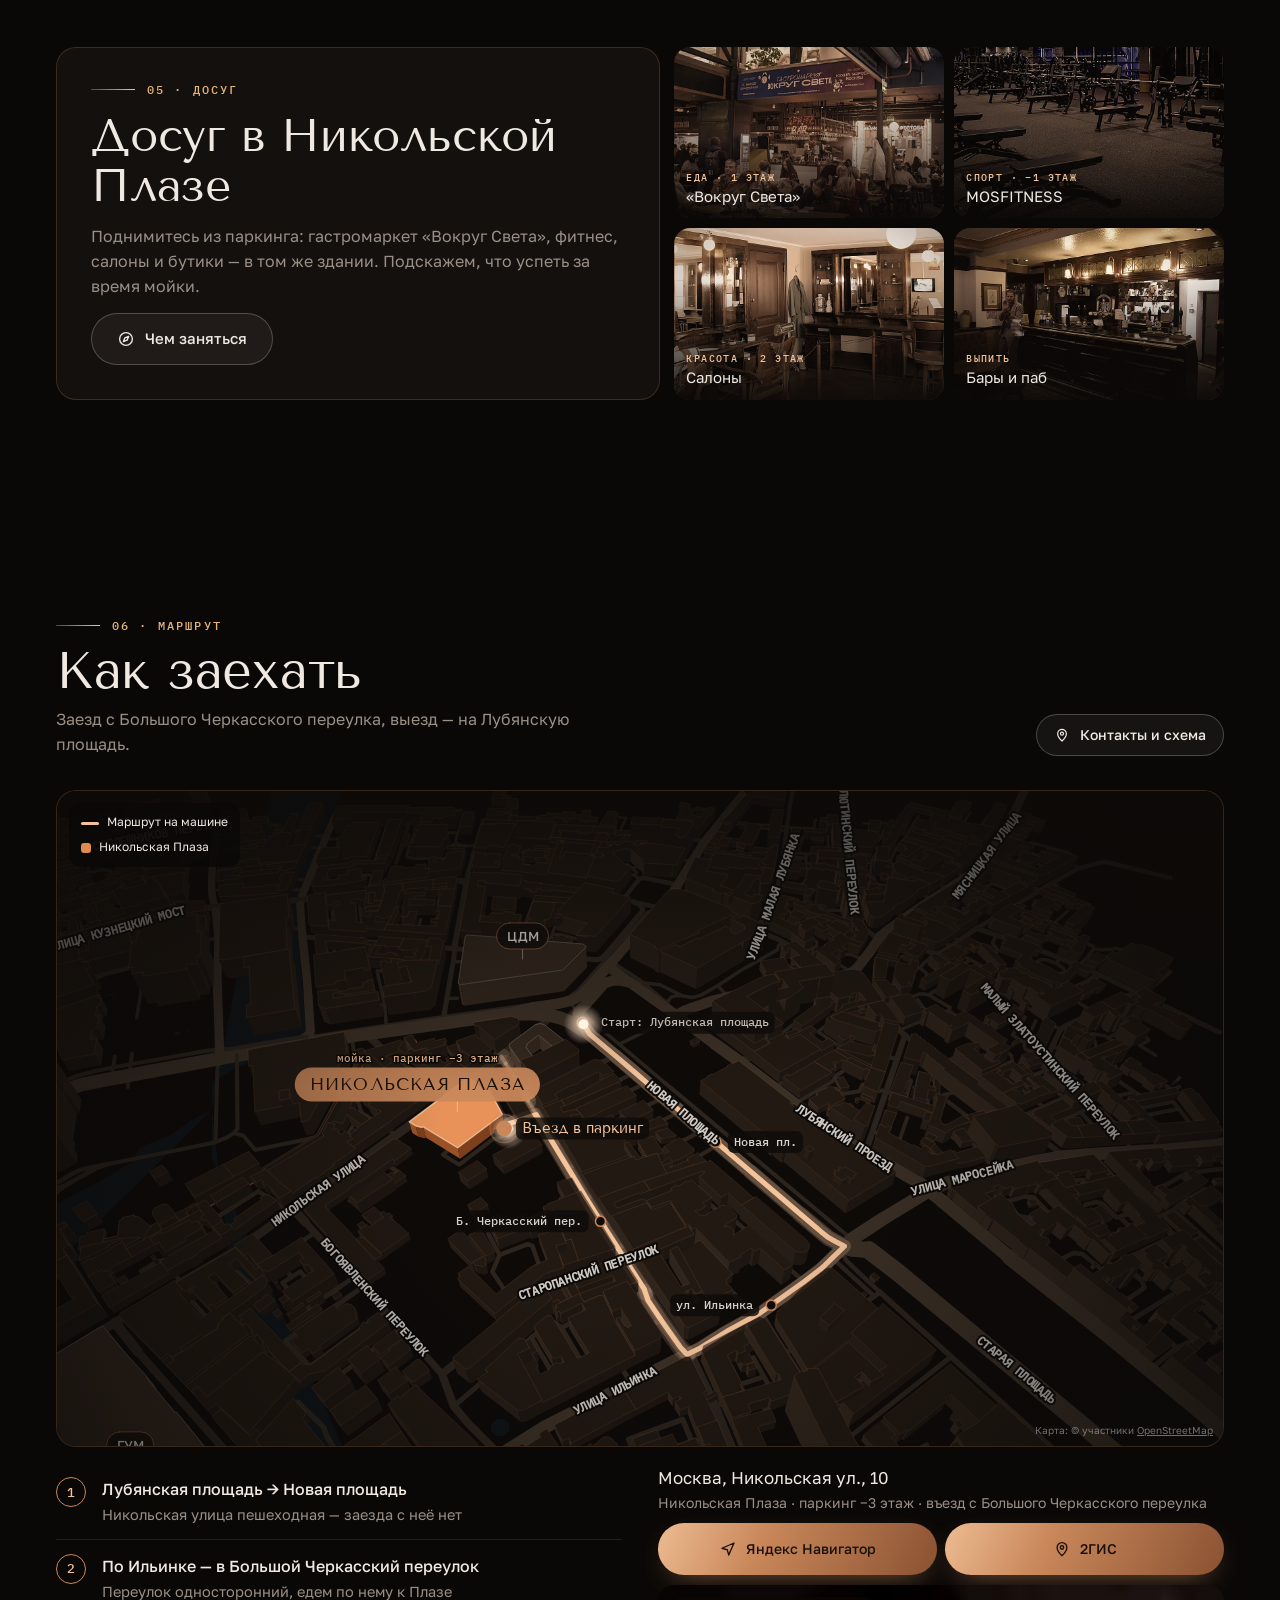
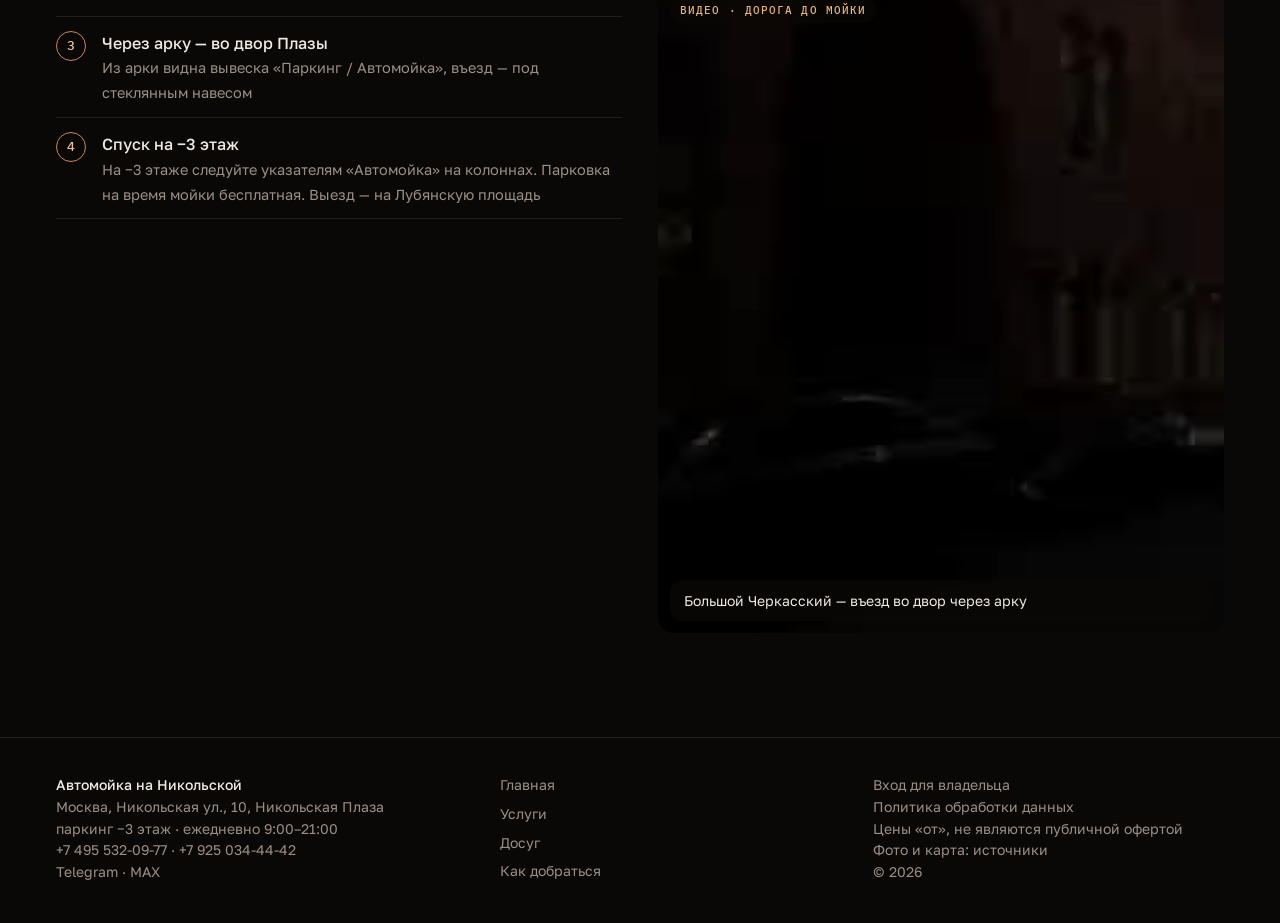
==== commit 88e97eca: "Демо v3i Co-Authored-By: Claude Opus 5.5 <noreply@anthropic.com> Claude-Session: https://claude.ai/c" ====
--- a/index.html
+++ b/index.html
@@ -14,13 +14,13 @@
 </head>
 <body>
 <header class="top"><div class="wrap">
-  <a href="index.html" aria-label="Автомойка на Никольской — главная"><img class="top__logo" src="logo.webp" alt="Автомойка на Никольской" width="88" height="32"></a>
+  <a href="index.html" aria-label="Автомойка на Никольской — главная"><img class="top__logo" src="logo.webp" alt="Автомойка на Никольской" width="70" height="32"></a>
   <nav aria-label="Разделы"><a href="services.html">Услуги</a><a href="park.html">Досуг</a><a href="route.html#contacts">Как добраться</a></nav>
   <button class="btn btn--copper top__cta" type="button" data-open="book">Записаться</button>
   <button class="top__menu" type="button" data-menu aria-expanded="false" aria-controls="menu"><i aria-hidden="true"></i>Меню</button>
 </div></header>
 <div class="menu" id="menu" aria-hidden="true" role="dialog" aria-label="Меню"><div class="wrap" style="display:flex;flex-direction:column;flex:1">
-  <div class="menu__bar"><img src="logo.webp" alt="" width="88" height="32"><button class="x" type="button" data-menu-close aria-label="Закрыть меню">✕</button></div>
+  <div class="menu__bar"><img src="logo.webp" alt="" width="70" height="32"><button class="x" type="button" data-menu-close aria-label="Закрыть меню">✕</button></div>
   <ul class="menu__list"><li><a href="index.html" aria-current="page">Главная<small>Мойка в Никольской Плазе</small></a></li><li><a href="services.html">Услуги<small>Цены и запись</small></a></li><li><a href="park.html">Досуг<small>Пока мы моем</small></a></li><li><a href="route.html#contacts">Как добраться<small>и контакты</small></a></li></ul>
   <div class="menu__side"><span class="status" data-status>Ежедневно 9:00–21:00</span>
     <div class="menu__tel"><a href="tel:+74955320977">+7 495 532-09-77</a><a href="tel:+79250344442">+7 925 034-44-42</a><div class="menu__msg"><a class="tg" href="https://t.me/carwash_na_nikolskoy" target="_blank" rel="noopener" aria-label="Написать в Telegram"><svg viewBox="0 0 24 24" aria-hidden="true"><path d="M21 4L3 11l6 2 2 6 3-4 5 4z"/><path d="M9 13l12-9"/></svg>Telegram</a><a class="tg tg--max" href="https://max.ru/u/f9LHodD0cOINs-UC5buVmKOie0mJ_E7DeVARD7VfnlJNGXSIihLq_nCaT7s" target="_blank" rel="noopener" aria-label="Написать в MAX"><svg viewBox="0 0 24 24" aria-hidden="true"><path d="M12 3.5a8.5 8.5 0 0 0-7.4 12.7L3.5 20.5l4.4-1.1A8.5 8.5 0 1 0 12 3.5z"/><path d="M8.5 14.5v-5l3.5 3.5 3.5-3.5v5"/></svg>MAX</a></div></div>
@@ -28,7 +28,7 @@
 </div></div>
 <main id="main">
 <section class="hero"><div class="hero__surface" aria-hidden="true"><img class="hero__metal" src="hero-gold.webp" alt="" width="1080" height="1620" decoding="async"><div class="hero__veil"></div></div><div class="wrap">
-  <img class="hero__logo" src="logo-hero.webp" alt="Автомойка на Никольской" width="840" height="305" fetchpriority="high">
+  <img class="hero__logo" src="logo-hero.webp" alt="Автомойка на Никольской" width="840" height="382" fetchpriority="high">
   <h1 class="hero__name">Автомойка в&nbsp;Никольской Плазе</h1>
   <p class="hero__lead">Бережный уход за&nbsp;вашим автомобилем</p>
   <p class="hero__sub">Бесплатная парковка во время мойки, химчистки и защиты кузова</p>
@@ -51,7 +51,7 @@
 </div></section><section class="sec" id="works"><div class="wrap">
   <div class="sec__head"><div><span class="num">03 · Работы</span><h2>Наши работы</h2><p style="margin-top:8px">Реальные фото из нашего бокса и канала мойки. Нажмите, чтобы рассмотреть.</p></div>
     <div class="works__nav"><button type="button" data-scroll="#worksList" data-dir="p" aria-label="Назад">‹</button><button type="button" data-scroll="#worksList" data-dir="n" aria-label="Вперёд">›</button></div></div>
-  <div class="works" id="worksList" data-gallery><figure class="work work--video"><video muted playsinline loop preload="none" poster="media/video/glass.webp" width="544" height="680" aria-label="Антидождь на стёклах: видео"><source data-src="media/video/glass.mp4" type="video/mp4"><source data-src="media/video/glass.webm" type="video/webm"></video><span class="work__cap"><small>Видео · Вода скатывается сама</small>Антидождь на стёклах</span><span class="work__play" aria-hidden="true"></span></figure><figure class="work work--video"><video muted playsinline loop preload="none" poster="media/video/standard.webp" width="544" height="680" aria-label="Комплекс STANDARD: видео"><source data-src="media/video/standard.webm" type="video/webm"><source data-src="media/video/standard.mp4" type="video/mp4"></video><span class="work__cap"><small>Видео · Мойка, воск, салон</small>Комплекс STANDARD</span><span class="work__play" aria-hidden="true"></span></figure><button class="work" type="button" data-full="media/works/q3.webp" data-cap="Audi Q3" data-sub="Комплекс «НАНО» и антидождь на стёкла"><img src="media/works/q3-s.webp" alt="Audi Q3: Комплекс «НАНО» и антидождь на стёкла" loading="lazy" decoding="async" width="360" height="450"><span class="work__cap"><small>Комплекс «НАНО» и антидождь на стёкла</small>Audi Q3</span></button><button class="work" type="button" data-full="media/works/a6foam.webp" data-cap="Audi A6" data-sub="Трёхэтапная мойка «НАНО»: пена"><img src="media/works/a6foam-s.webp" alt="Audi A6: Трёхэтапная мойка «НАНО»: пена" loading="lazy" decoding="async" width="360" height="450"><span class="work__cap"><small>Трёхэтапная мойка «НАНО»: пена</small>Audi A6</span></button><button class="work" type="button" data-full="media/works/a6.webp" data-cap="Audi A6" data-sub="Комплекс «НАНО» — результат"><img src="media/works/a6-s.webp" alt="Audi A6: Комплекс «НАНО» — результат" loading="lazy" decoding="async" width="360" height="450"><span class="work__cap"><small>Комплекс «НАНО» — результат</small>Audi A6</span></button><button class="work" type="button" data-full="media/works/gt3.webp" data-cap="Porsche 911 GT3" data-sub="В нашем боксе"><img src="media/works/gt3-s.webp" alt="Porsche 911 GT3: В нашем боксе" loading="lazy" decoding="async" width="360" height="450"><span class="work__cap"><small>В нашем боксе</small>Porsche 911 GT3</span></button><figure class="work"><div class="pair"><button type="button" style="all:unset;cursor:zoom-in" data-full="media/works/pedals0.webp" data-cap="Педали и коврики · было" data-sub="Комплекс «НАНО»: было → стало"><img src="media/works/pedals0-s.webp" alt="Педали и коврики: было" loading="lazy" width="360" height="450"></button><button type="button" style="all:unset;cursor:zoom-in" data-full="media/works/pedals1.webp" data-cap="Педали и коврики · стало" data-sub="Комплекс «НАНО»: было → стало"><img src="media/works/pedals1-s.webp" alt="Педали и коврики: стало" loading="lazy" width="360" height="450"></button></div><figcaption class="work__cap"><small>Было · стало</small>Педали и коврики</figcaption></figure><button class="work" type="button" data-full="media/works/mazda.webp" data-cap="Mazda CX-5" data-sub="Комплекс мойки «НАНО»"><img src="media/works/mazda-s.webp" alt="Mazda CX-5: Комплекс мойки «НАНО»" loading="lazy" decoding="async" width="360" height="450"><span class="work__cap"><small>Комплекс мойки «НАНО»</small>Mazda CX-5</span></button><button class="work" type="button" data-full="media/works/rangerover.webp" data-cap="Range Rover Sport" data-sub="В нашем боксе"><img src="media/works/rangerover-s.webp" alt="Range Rover Sport: В нашем боксе" loading="lazy" decoding="async" width="360" height="450"><span class="work__cap"><small>В нашем боксе</small>Range Rover Sport</span></button><button class="work" type="button" data-full="media/works/mirror.webp" data-cap="Полировка зеркала" data-sub="Отражение без разводов"><img src="media/works/mirror-s.webp" alt="Полировка зеркала: Отражение без разводов" loading="lazy" decoding="async" width="360" height="450"><span class="work__cap"><small>Отражение без разводов</small>Полировка зеркала</span></button><button class="work" type="button" data-full="media/works/suvfoam.webp" data-cap="Мойка кузова" data-sub="Активная пена — первый этап"><img src="media/works/suvfoam-s.webp" alt="Мойка кузова: Активная пена — первый этап" loading="lazy" decoding="async" width="360" height="450"><span class="work__cap"><small>Активная пена — первый этап</small>Мойка кузова</span></button><button class="work" type="button" data-full="media/works/boxster.webp" data-cap="Porsche 718 Boxster" data-sub="В нашем боксе"><img src="media/works/boxster-s.webp" alt="Porsche 718 Boxster: В нашем боксе" loading="lazy" decoding="async" width="360" height="450"><span class="work__cap"><small>В нашем боксе</small>Porsche 718 Boxster</span></button><button class="work" type="button" data-full="media/works/master.webp" data-cap="Работа мастера" data-sub="Ручная мойка"><img src="media/works/master-s.webp" alt="Работа мастера: Ручная мойка" loading="lazy" decoding="async" width="360" height="450"><span class="work__cap"><small>Ручная мойка</small>Работа мастера</span></button><button class="work" type="button" data-full="media/works/bmw5.webp" data-cap="BMW 5 Series" data-sub="Готов к выдаче"><img src="media/works/bmw5-s.webp" alt="BMW 5 Series: Готов к выдаче" loading="lazy" decoding="async" width="360" height="450"><span class="work__cap"><small>Готов к выдаче</small>BMW 5 Series</span></button><button class="work" type="button" data-full="media/works/black.webp" data-cap="Бизнес-седан" data-sub="Готов к выдаче"><img src="media/works/black-s.webp" alt="Бизнес-седан: Готов к выдаче" loading="lazy" decoding="async" width="360" height="450"><span class="work__cap"><small>Готов к выдаче</small>Бизнес-седан</span></button><button class="work" type="button" data-full="media/works/box.webp" data-cap="Наш бокс" data-sub="Паркинг Никольской Плазы, −3 этаж"><img src="media/works/box-s.webp" alt="Наш бокс: Паркинг Никольской Плазы, −3 этаж" loading="lazy" decoding="async" width="360" height="450"><span class="work__cap"><small>Паркинг Никольской Плазы, −3 этаж</small>Наш бокс</span></button></div>
+  <div class="works" id="worksList" data-gallery><figure class="work work--video"><video muted playsinline loop preload="none" poster="media/video/boxes.webp" width="544" height="680" aria-label="Наш бокс: видео"><source data-src="media/video/boxes.webm" type="video/webm"><source data-src="media/video/boxes.mp4" type="video/mp4"></video><span class="work__cap"><small>Видео · Паркинг Плазы, −3 этаж</small>Наш бокс</span><span class="work__play" aria-hidden="true"></span></figure><figure class="work work--video"><video muted playsinline loop preload="none" poster="media/video/glass.webp" width="544" height="680" aria-label="Антидождь на стёклах: видео"><source data-src="media/video/glass.mp4" type="video/mp4"><source data-src="media/video/glass.webm" type="video/webm"></video><span class="work__cap"><small>Видео · Вода скатывается сама</small>Антидождь на стёклах</span><span class="work__play" aria-hidden="true"></span></figure><figure class="work work--video"><video muted playsinline loop preload="none" poster="media/video/standard.webp" width="544" height="680" aria-label="Комплекс STANDARD: видео"><source data-src="media/video/standard.webm" type="video/webm"><source data-src="media/video/standard.mp4" type="video/mp4"></video><span class="work__cap"><small>Видео · Мойка, воск, салон</small>Комплекс STANDARD</span><span class="work__play" aria-hidden="true"></span></figure><button class="work" type="button" data-full="media/works/q3.webp" data-cap="Audi Q3" data-sub="Комплекс «НАНО» и антидождь на стёкла"><img src="media/works/q3-s.webp" alt="Audi Q3: Комплекс «НАНО» и антидождь на стёкла" loading="lazy" decoding="async" width="360" height="450"><span class="work__cap"><small>Комплекс «НАНО» и антидождь на стёкла</small>Audi Q3</span></button><button class="work" type="button" data-full="media/works/a6foam.webp" data-cap="Audi A6" data-sub="Трёхэтапная мойка «НАНО»: пена"><img src="media/works/a6foam-s.webp" alt="Audi A6: Трёхэтапная мойка «НАНО»: пена" loading="lazy" decoding="async" width="360" height="450"><span class="work__cap"><small>Трёхэтапная мойка «НАНО»: пена</small>Audi A6</span></button><button class="work" type="button" data-full="media/works/a6.webp" data-cap="Audi A6" data-sub="Комплекс «НАНО» — результат"><img src="media/works/a6-s.webp" alt="Audi A6: Комплекс «НАНО» — результат" loading="lazy" decoding="async" width="360" height="450"><span class="work__cap"><small>Комплекс «НАНО» — результат</small>Audi A6</span></button><button class="work" type="button" data-full="media/works/gt3.webp" data-cap="Porsche 911 GT3" data-sub="В нашем боксе"><img src="media/works/gt3-s.webp" alt="Porsche 911 GT3: В нашем боксе" loading="lazy" decoding="async" width="360" height="450"><span class="work__cap"><small>В нашем боксе</small>Porsche 911 GT3</span></button><figure class="work"><div class="pair"><button type="button" style="all:unset;cursor:zoom-in" data-full="media/works/pedals0.webp" data-cap="Педали и коврики · было" data-sub="Комплекс «НАНО»: было → стало"><img src="media/works/pedals0-s.webp" alt="Педали и коврики: было" loading="lazy" width="360" height="450"></button><button type="button" style="all:unset;cursor:zoom-in" data-full="media/works/pedals1.webp" data-cap="Педали и коврики · стало" data-sub="Комплекс «НАНО»: было → стало"><img src="media/works/pedals1-s.webp" alt="Педали и коврики: стало" loading="lazy" width="360" height="450"></button></div><figcaption class="work__cap"><small>Было · стало</small>Педали и коврики</figcaption></figure><button class="work" type="button" data-full="media/works/mazda.webp" data-cap="Mazda CX-5" data-sub="Комплекс мойки «НАНО»"><img src="media/works/mazda-s.webp" alt="Mazda CX-5: Комплекс мойки «НАНО»" loading="lazy" decoding="async" width="360" height="450"><span class="work__cap"><small>Комплекс мойки «НАНО»</small>Mazda CX-5</span></button><button class="work" type="button" data-full="media/works/rangerover.webp" data-cap="Range Rover Sport" data-sub="В нашем боксе"><img src="media/works/rangerover-s.webp" alt="Range Rover Sport: В нашем боксе" loading="lazy" decoding="async" width="360" height="450"><span class="work__cap"><small>В нашем боксе</small>Range Rover Sport</span></button><button class="work" type="button" data-full="media/works/mirror.webp" data-cap="Полировка зеркала" data-sub="Отражение без разводов"><img src="media/works/mirror-s.webp" alt="Полировка зеркала: Отражение без разводов" loading="lazy" decoding="async" width="360" height="450"><span class="work__cap"><small>Отражение без разводов</small>Полировка зеркала</span></button><button class="work" type="button" data-full="media/works/suvfoam.webp" data-cap="Мойка кузова" data-sub="Активная пена — первый этап"><img src="media/works/suvfoam-s.webp" alt="Мойка кузова: Активная пена — первый этап" loading="lazy" decoding="async" width="360" height="450"><span class="work__cap"><small>Активная пена — первый этап</small>Мойка кузова</span></button><button class="work" type="button" data-full="media/works/boxster.webp" data-cap="Porsche 718 Boxster" data-sub="В нашем боксе"><img src="media/works/boxster-s.webp" alt="Porsche 718 Boxster: В нашем боксе" loading="lazy" decoding="async" width="360" height="450"><span class="work__cap"><small>В нашем боксе</small>Porsche 718 Boxster</span></button><button class="work" type="button" data-full="media/works/master.webp" data-cap="Работа мастера" data-sub="Ручная мойка"><img src="media/works/master-s.webp" alt="Работа мастера: Ручная мойка" loading="lazy" decoding="async" width="360" height="450"><span class="work__cap"><small>Ручная мойка</small>Работа мастера</span></button><button class="work" type="button" data-full="media/works/bmw5.webp" data-cap="BMW 5 Series" data-sub="Готов к выдаче"><img src="media/works/bmw5-s.webp" alt="BMW 5 Series: Готов к выдаче" loading="lazy" decoding="async" width="360" height="450"><span class="work__cap"><small>Готов к выдаче</small>BMW 5 Series</span></button><button class="work" type="button" data-full="media/works/black.webp" data-cap="Бизнес-седан" data-sub="Готов к выдаче"><img src="media/works/black-s.webp" alt="Бизнес-седан: Готов к выдаче" loading="lazy" decoding="async" width="360" height="450"><span class="work__cap"><small>Готов к выдаче</small>Бизнес-седан</span></button><button class="work" type="button" data-full="media/works/box.webp" data-cap="Наш бокс" data-sub="Паркинг Никольской Плазы, −3 этаж"><img src="media/works/box-s.webp" alt="Наш бокс: Паркинг Никольской Плазы, −3 этаж" loading="lazy" decoding="async" width="360" height="450"><span class="work__cap"><small>Паркинг Никольской Плазы, −3 этаж</small>Наш бокс</span></button></div>
   <div class="ba-wrap"><div><span class="k">До и после</span><h3 style="margin-top:8px">Химчистка кожаного салона</h3><p>Деликатная очистка перфорированной кожи и строчки, затем питание и защита — без блеска и липкости.</p><p>Сдвиньте перегородку: вправо — «до», влево — «после».</p><p class="note">Иллюстрация. Фото: <a href="https://commons.wikimedia.org/wiki/File:Bentley_Bentayga_interior_2.jpg" target="_blank" rel="noopener">Mike-fiesta</a>, CC BY-SA 4.0; состояние «до» смоделировано.</p></div>
     <figure class="ba" data-ba style="--x:50%"><img class="ba__img" src="media/leather-after.webp" alt="Кожаный салон после химчистки" width="1080" height="1080" loading="lazy"><div class="ba__before"><img class="ba__img" src="media/leather-before.webp" alt="Кожаный салон до химчистки" width="1080" height="1080" loading="lazy"></div>
       <span class="ba__tag ba__tag--l">До</span><span class="ba__tag ba__tag--r">После</span><span class="ba__line" aria-hidden="true"><i></i></span><input class="ba__range" type="range" min="0" max="100" value="50" aria-label="Перегородка: вправо — до, влево — после"></figure></div>
@@ -61,14 +61,14 @@
   <div class="reviews"><blockquote class="review"><p>«Мойка, где всё на своём месте: процесс выстроен, результат предсказуем, а ожидание — не потерянное время.»</p><cite><span class="stars" aria-hidden="true">★★★★★</span><br>Александр С. · Яндекс Карты</cite></blockquote><blockquote class="review"><p>«Машину сделали как новую, кузов сияет, салон чистый, всё аккуратно.»</p><cite><span class="stars" aria-hidden="true">★★★★★</span><br>Елена Жихарева · Яндекс Карты</cite></blockquote><blockquote class="review"><p>«Парковка бесплатная, водичку в салон кладут, цена доступная.»</p><cite><span class="stars" aria-hidden="true">★★★★★</span><br>Artyom Balyan · Яндекс Карты</cite></blockquote><blockquote class="review"><p>«…рассказал, какие участки требуют особого внимания — например, битумные пятна на арках.»</p><cite><span class="stars" aria-hidden="true">★★★★★</span><br>Андрей · Яндекс Карты</cite></blockquote><blockquote class="review"><p>«Со стройки вылили цемент на припаркованный автомобиль, думал машине хана, но нет.»</p><cite><span class="stars" aria-hidden="true">★★★★★</span><br>Никита Г. · Яндекс Карты</cite></blockquote><blockquote class="review"><p>«…полировка и нанесение защитных составов – всё это сделало мой автомобиль не только чистым, но и защищённым.»</p><cite><span class="stars" aria-hidden="true">★★★★★</span><br>Алена Новикова · Яндекс Карты</cite></blockquote><blockquote class="review"><p>«…за это время мы с семьей успели погулять по Красной площади.»</p><cite><span class="stars" aria-hidden="true">★★★★★</span><br>Сергей Ф. · Яндекс Карты</cite></blockquote><blockquote class="review"><p>«Персонал — настоящие профессионалы, рассказали этапы мойки.»</p><cite><span class="stars" aria-hidden="true">★★★★★</span><br>artiom20.09 · Яндекс Карты</cite></blockquote></div>
   <p class="note" style="margin-top:12px">Фрагменты отзывов с Яндекс Карт, без правок.</p>
 </div></section><section class="sec"><div class="wrap teaser">
-  <div class="teaser__main"><span class="num">05 · Досуг</span><h2>Досуг в Никольской Плазе</h2><p>Поднимитесь из паркинга: гастромаркет «Вокруг Света», фитнес, салоны и бутики — в том же здании. Подскажем, что успеть за время мойки.</p><a class="btn btn--ghost" href="park.html">Чем заняться</a></div>
+  <div class="teaser__main"><span class="num">05 · Досуг</span><h2>Досуг в Никольской Плазе</h2><p>Поднимитесь из паркинга: гастромаркет «Вокруг Света», фитнес, салоны и бутики — в том же здании. Подскажем, что успеть за время мойки.</p><a class="btn btn--ghost i-compass" href="park.html">Чем заняться</a></div>
   <div class="teaser__tiles">
     <a class="tile" href="park.html#eat"><img src="places/vokrug.webp" alt="" loading="lazy" width="400" height="300"><span><small>Еда · 1 этаж</small>«Вокруг Света»</span></a>
     <a class="tile" href="park.html#fit"><img src="places/fit.webp" alt="" loading="lazy" width="400" height="300"><span><small>Спорт · −1 этаж</small>MOSFITNESS</span></a>
     <a class="tile" href="park.html#beauty"><img src="places/beauty.webp" alt="" loading="lazy" width="400" height="300"><span><small>Красота · 2 этаж</small>Салоны</span></a>
     <a class="tile" href="park.html#drink"><img src="places/bar.webp" alt="" loading="lazy" width="400" height="300"><span><small>Выпить</small>Бары и паб</span></a>
   </div></div></section><section class="sec" id="route"><div class="wrap">
-  <div class="sec__head"><div><span class="num">06 · Маршрут</span><h2>Как заехать</h2><p style="margin-top:8px">Заезд с Большого Черкасского переулка, выезд — на Лубянскую площадь.</p></div><a class="btn btn--ghost btn--sm" href="route.html">Контакты и схема</a></div>
+  <div class="sec__head"><div><span class="num">06 · Маршрут</span><h2>Как заехать</h2><p style="margin-top:8px">Заезд с Большого Черкасского переулка, выезд — на Лубянскую площадь.</p></div><a class="btn btn--ghost btn--sm i-pin" href="route.html">Контакты и схема</a></div>
   <div class="mapbox" data-routemap data-from="lubyanka"><canvas class="map" aria-label="3D-карта: маршрут к въезду в паркинг Никольской Плазы"></canvas><canvas class="car" aria-hidden="true"></canvas>
     <div class="mapbox__load">Загружаем карту…</div>
     <div class="mapbox__legend" aria-hidden="true"><span><i></i>Маршрут на машине</span><span><i class="pl"></i>Никольская Плаза</span></div>
@@ -76,12 +76,12 @@
   <div class="howto"><ol class="steps-list">
     <li><div><b>Лубянская площадь → Новая площадь</b><span>Никольская улица пешеходная — заезда с неё нет</span></div></li>
     <li><div><b>По Ильинке — в Большой Черкасский переулок</b><span>Переулок односторонний, едем по нему к Плазе</span></div></li>
-    <li><div><b>Поворот во двор Плазы</b><span>Въезд под вывеской «Паркинг | Автомойка»</span></div></li>
-    <li><div><b>Спуск на −3 этаж</b><span>Мойка — на территории паркинга. Парковка на время мойки бесплатная. Выезд — на Лубянскую площадь</span></div></li>
+    <li><div><b>Через арку — во двор Плазы</b><span>Из арки видна вывеска «Паркинг / Автомойка», въезд — под стеклянным навесом</span></div></li>
+    <li><div><b>Спуск на −3 этаж</b><span>На −3 этаже следуйте указателям «Автомойка» на колоннах. Парковка на время мойки бесплатная. Выезд — на Лубянскую площадь</span></div></li>
   </ol>
   <div class="navi"><div class="addr">Москва, Никольская ул., 10<small>Никольская Плаза · паркинг −3 этаж · въезд с Большого Черкасского переулка</small></div>
     <div class="navi__btns"><a class="btn btn--copper" href="https://yandex.ru/maps/?rtext=~55.757898%2C37.625083&rtt=auto" data-navi="yandexnavi://build_route_on_map?lat_to=55.757898&lon_to=37.625083" target="_blank" rel="noopener">Яндекс Навигатор</a><a class="btn btn--copper" href="https://2gis.ru/moscow/directions/points/%7C37.625083%2C55.757898" target="_blank" rel="noopener">2ГИС</a></div>
-    <figure class="entrance" style="margin:0"><video muted playsinline loop preload="none" poster="media/video/entrance.webp" width="540" height="960" aria-label="Видео: подъезд к Никольской Плазе, въезд под вывеской «Паркинг | Автомойка» и спуск на −3 этаж" data-chapters="0:Подъезд к Плазе|5.7:Въезд под вывеской «Паркинг | Автомойка»|9:Спуск на −3 этаж"><source data-src="media/video/entrance.mp4" type="video/mp4"><source data-src="media/video/entrance.webm" type="video/webm"></video><span class="entrance__cap" aria-hidden="true">Подъезд к Плазе</span><span class="entrance__tag">Видео · дорога до мойки</span></figure></div></div>
+    <figure class="entrance" style="margin:0"><video muted playsinline loop preload="none" poster="media/video/route.webp" width="540" height="960" aria-label="Видео: путь от Большого Черкасского переулка через арку и навес «Паркинг / Автомойка» на −3 этаж к мойке; ориентиры подсвечены" data-chapters="0:Большой Черкасский — въезд во двор через арку|9.8:Ориентир: вывеска «Паркинг / Автомойка» видна из арки|11.8:Въезд в паркинг — под стеклянным навесом|17.9:Спуск по пандусу на −3 этаж|26.3:−3 этаж: держитесь основного проезда|38.7:Ориентир: указатель «Автомойка» на колонне|40.7:Следуйте стрелкам «Автомойка»|50.6:Автомойка — вы на месте"><source data-src="media/video/route.mp4" type="video/mp4"><source data-src="media/video/route.webm" type="video/webm"></video><span class="entrance__cap" aria-hidden="true">Большой Черкасский — въезд во двор через арку</span><span class="entrance__tag">Видео · дорога до мойки</span></figure></div></div>
 </div></section>
 </main>
 <footer class="foot"><div class="wrap">
@@ -89,7 +89,7 @@
   <nav><a href="index.html">Главная</a><a href="services.html">Услуги</a><a href="park.html">Досуг</a><a href="route.html#contacts">Как добраться</a></nav>
   <div><a href="admin.html">Вход для владельца</a><br><a href="route.html#privacy">Политика обработки данных</a><br>Цены «от», не являются публичной офертой<br><a href="park.html#credits">Фото и карта: источники</a><br>© 2026</div>
 </div></footer>
-<nav class="tabbar" aria-label="Быстрые разделы"><a class="tab" href="index.html" aria-current="page"><svg viewBox="0 0 24 24" aria-hidden="true"><path d="M3 11l9-7 9 7v9a1 1 0 0 1-1 1h-5v-6H9v6H4a1 1 0 0 1-1-1z"/></svg><span>Главная</span></a><a class="tab" href="services.html"><svg viewBox="0 0 24 24" aria-hidden="true"><rect x="3" y="3" width="7" height="7" rx="2"/><rect x="14" y="3" width="7" height="7" rx="2"/><rect x="3" y="14" width="7" height="7" rx="2"/><rect x="14" y="14" width="7" height="7" rx="2"/></svg><span>Услуги</span></a><button class="tab tab--book" type="button" data-open="book"><span class="pill"><svg viewBox="0 0 24 24" aria-hidden="true"><rect x="4" y="5" width="16" height="15" rx="2"/><path d="M8 3v4M16 3v4M4 10h16M12 13v5M9.5 15.5h5"/></svg></span><em>Запись</em><span class="badge" data-cartcount hidden>0</span></button><a class="tab" href="park.html"><svg viewBox="0 0 24 24" aria-hidden="true"><path d="M5 11h12v3a5 5 0 0 1-5 5h-2a5 5 0 0 1-5-5zM17 12h1.5a2.5 2.5 0 0 1 0 5H16M8 3c0 2 2 2 2 4M12 3c0 2 2 2 2 4"/></svg><span>Досуг</span></a><a class="tab" href="route.html#contacts"><svg viewBox="0 0 24 24" aria-hidden="true"><path d="M12 21s7-6.2 7-12a7 7 0 1 0-14 0c0 5.8 7 12 7 12z"/><circle cx="12" cy="9" r="2.5"/></svg><span>Контакты</span></a></nav>
+<nav class="tabbar" aria-label="Быстрые разделы"><a class="tab" href="index.html" aria-current="page"><svg viewBox="0 0 24 24" aria-hidden="true"><path d="M3 11l9-7 9 7v9a1 1 0 0 1-1 1h-5v-6H9v6H4a1 1 0 0 1-1-1z"/></svg><span>Главная</span></a><a class="tab" href="services.html"><svg viewBox="0 0 24 24" aria-hidden="true"><rect x="3" y="3" width="7" height="7" rx="2"/><rect x="14" y="3" width="7" height="7" rx="2"/><rect x="3" y="14" width="7" height="7" rx="2"/><rect x="14" y="14" width="7" height="7" rx="2"/></svg><span>Услуги</span></a><button class="tab tab--book" type="button" data-open="book"><span class="pill"><svg viewBox="0 0 24 24" aria-hidden="true"><path d="M2.5 4h2.3l2.4 10.3a1.6 1.6 0 0 0 1.6 1.2h8.4a1.6 1.6 0 0 0 1.5-1.2L21 7.5H6"/><circle cx="9.5" cy="19.5" r="1.4"/><circle cx="17" cy="19.5" r="1.4"/></svg></span><em>Запись</em><span class="badge" data-cartcount hidden>0</span></button><a class="tab" href="park.html"><svg viewBox="0 0 24 24" aria-hidden="true"><path d="M5 11h12v3a5 5 0 0 1-5 5h-2a5 5 0 0 1-5-5zM17 12h1.5a2.5 2.5 0 0 1 0 5H16M8 3c0 2 2 2 2 4M12 3c0 2 2 2 2 4"/></svg><span>Досуг</span></a><a class="tab" href="route.html#contacts"><svg viewBox="0 0 24 24" aria-hidden="true"><path d="M12 21s7-6.2 7-12a7 7 0 1 0-14 0c0 5.8 7 12 7 12z"/><circle cx="12" cy="9" r="2.5"/></svg><span>Контакты</span></a></nav>
 <div class="sheet" id="sheet" aria-hidden="true"><div class="sheet__bg" data-close></div>
   <div class="sheet__panel" role="dialog" aria-modal="true" aria-labelledby="sheetTitle">
     <div><div class="sheet__head"><button class="sheet__back" type="button" aria-label="Назад" hidden>←</button><h2 id="sheetTitle">Запись</h2><button class="x" type="button" data-close aria-label="Закрыть">✕</button></div><div class="steps" id="steps"></div></div>
--- a/site.css
+++ b/site.css
@@ -536,3 +536,40 @@
 .menu__msg { display: flex; gap: 8px; flex-wrap: wrap; margin-top: 6px; }
 .menu__msg .tg { margin: 0; }
 @media (max-height: 700px) { .menu__list a { padding: 13px 0; font-size: 28px; } .menu__side { padding-top: 16px; gap: 10px; } }
+
+/* иконки на кнопках: «Записаться» — корзина, остальные — по смыслу */
+.btn[class*="i-"]::before, .btn[data-open="book"]::before, .btn[data-open="cart"]::before, .btn[data-promo]::before, .btn[data-open="quick"]::before, .btn[data-open="mine"]::before, .btn[data-ics]::before, .btn[data-navi]::before, .btn[href*="2gis"]::before, .btn[href*="reviews"]::before { content: ""; flex: none; width: 18px; height: 18px; background: currentColor; -webkit-mask: var(--ic) center / contain no-repeat; mask: var(--ic) center / contain no-repeat; }
+.btn--sm::before { width: 16px !important; height: 16px !important; }
+.btn[data-open="book"], .btn[data-open="cart"], .btn[data-promo], .btn.i-cart { --ic: url("data:image/svg+xml,%3Csvg xmlns='http://www.w3.org/2000/svg' viewBox='0 0 24 24' fill='none' stroke='black' stroke-width='1.8' stroke-linecap='round' stroke-linejoin='round'%3E%3Cpath d='M2.5 4h2.3l2.4 10.3a1.6 1.6 0 0 0 1.6 1.2h8.4a1.6 1.6 0 0 0 1.5-1.2L21 7.5H6'/%3E%3Ccircle cx='9.5' cy='19.5' r='1.4'/%3E%3Ccircle cx='17' cy='19.5' r='1.4'/%3E%3C/svg%3E"); }
+.btn[data-open="quick"], .btn.i-phone { --ic: url("data:image/svg+xml,%3Csvg xmlns='http://www.w3.org/2000/svg' viewBox='0 0 24 24' fill='none' stroke='black' stroke-width='1.8' stroke-linecap='round' stroke-linejoin='round'%3E%3Cpath d='M6.5 3.5h3l1.5 4-2 1.5a11 11 0 0 0 6 6l1.5-2 4 1.5v3a2 2 0 0 1-2 2A16.5 16.5 0 0 1 4.5 5.5a2 2 0 0 1 2-2z'/%3E%3C/svg%3E"); }
+.btn[data-open="mine"], .btn[data-ics], .btn.i-cal { --ic: url("data:image/svg+xml,%3Csvg xmlns='http://www.w3.org/2000/svg' viewBox='0 0 24 24' fill='none' stroke='black' stroke-width='1.8' stroke-linecap='round' stroke-linejoin='round'%3E%3Crect x='4' y='5' width='16' height='15' rx='2'/%3E%3Cpath d='M8 3v4M16 3v4M4 10h16'/%3E%3C/svg%3E"); }
+.btn.i-clock { --ic: url("data:image/svg+xml,%3Csvg xmlns='http://www.w3.org/2000/svg' viewBox='0 0 24 24' fill='none' stroke='black' stroke-width='1.8' stroke-linecap='round' stroke-linejoin='round'%3E%3Ccircle cx='12' cy='12' r='8.5'/%3E%3Cpath d='M12 7.5V12l3 2'/%3E%3C/svg%3E"); }
+.btn.i-arrow { --ic: url("data:image/svg+xml,%3Csvg xmlns='http://www.w3.org/2000/svg' viewBox='0 0 24 24' fill='none' stroke='black' stroke-width='1.8' stroke-linecap='round' stroke-linejoin='round'%3E%3Cpath d='M5 12h14M13 6l6 6-6 6'/%3E%3C/svg%3E"); }
+.btn.i-check { --ic: url("data:image/svg+xml,%3Csvg xmlns='http://www.w3.org/2000/svg' viewBox='0 0 24 24' fill='none' stroke='black' stroke-width='1.8' stroke-linecap='round' stroke-linejoin='round'%3E%3Cpath d='M5 12.5l4.5 4.5L19 7.5'/%3E%3C/svg%3E"); }
+.btn.i-x { --ic: url("data:image/svg+xml,%3Csvg xmlns='http://www.w3.org/2000/svg' viewBox='0 0 24 24' fill='none' stroke='black' stroke-width='1.8' stroke-linecap='round' stroke-linejoin='round'%3E%3Cpath d='M6 6l12 12M18 6L6 18'/%3E%3C/svg%3E"); }
+.btn[data-navi], .btn.i-nav { --ic: url("data:image/svg+xml,%3Csvg xmlns='http://www.w3.org/2000/svg' viewBox='0 0 24 24' fill='none' stroke='black' stroke-width='1.8' stroke-linecap='round' stroke-linejoin='round'%3E%3Cpath d='M20 4L4 11l7 2 2 7z'/%3E%3C/svg%3E"); }
+.btn[href*="2gis"], .btn.i-pin { --ic: url("data:image/svg+xml,%3Csvg xmlns='http://www.w3.org/2000/svg' viewBox='0 0 24 24' fill='none' stroke='black' stroke-width='1.8' stroke-linecap='round' stroke-linejoin='round'%3E%3Cpath d='M12 21s6.5-5.8 6.5-11a6.5 6.5 0 1 0-13 0c0 5.2 6.5 11 6.5 11z'/%3E%3Ccircle cx='12' cy='10' r='2.3'/%3E%3C/svg%3E"); }
+.btn[href*="reviews"], .btn.i-star { --ic: url("data:image/svg+xml,%3Csvg xmlns='http://www.w3.org/2000/svg' viewBox='0 0 24 24' fill='none' stroke='black' stroke-width='1.8' stroke-linecap='round' stroke-linejoin='round'%3E%3Cpath d='M12 4l2.5 5.1 5.5.8-4 3.9.9 5.5L12 16.7l-4.9 2.6.9-5.5-4-3.9 5.5-.8z'/%3E%3C/svg%3E"); }
+.btn.i-compass { --ic: url("data:image/svg+xml,%3Csvg xmlns='http://www.w3.org/2000/svg' viewBox='0 0 24 24' fill='none' stroke='black' stroke-width='1.8' stroke-linecap='round' stroke-linejoin='round'%3E%3Ccircle cx='12' cy='12' r='8.5'/%3E%3Cpath d='M15.5 8.5l-2 5-5 2 2-5z'/%3E%3C/svg%3E"); }
+.btn.i-login { --ic: url("data:image/svg+xml,%3Csvg xmlns='http://www.w3.org/2000/svg' viewBox='0 0 24 24' fill='none' stroke='black' stroke-width='1.8' stroke-linecap='round' stroke-linejoin='round'%3E%3Cpath d='M14 4h4a2 2 0 0 1 2 2v12a2 2 0 0 1-2 2h-4M10 8l4 4-4 4M14 12H4'/%3E%3C/svg%3E"); }
+.btn.i-arrow::before { order: 2; }
+.top__cta::before { width: 16px !important; height: 16px !important; }
+.tab--book .pill { --ic: url("data:image/svg+xml,%3Csvg xmlns='http://www.w3.org/2000/svg' viewBox='0 0 24 24' fill='none' stroke='black' stroke-width='1.8' stroke-linecap='round' stroke-linejoin='round'%3E%3Cpath d='M2.5 4h2.3l2.4 10.3a1.6 1.6 0 0 0 1.6 1.2h8.4a1.6 1.6 0 0 0 1.5-1.2L21 7.5H6'/%3E%3Ccircle cx='9.5' cy='19.5' r='1.4'/%3E%3Ccircle cx='17' cy='19.5' r='1.4'/%3E%3C/svg%3E"); }
+
+/* строки услуг: одинаковые для пакетов и опций, у каждой — отметка */
+.svc { grid-template-columns: 44px minmax(0, 1fr) auto 24px; }
+.svc__ck { width: 24px; height: 24px; border-radius: 8px; border: 1.5px solid var(--line); display: grid; place-items: center; transition: background .2s, border-color .2s; }
+.svc[aria-pressed="true"] .svc__ck { background: var(--copper); border-color: var(--copper); }
+.svc[aria-pressed="true"] .svc__ck::after { content: ""; width: 10px; height: 5px; border: solid #1a100a; border-width: 0 0 2px 2px; transform: translateY(-1px) rotate(-45deg); }
+@media (max-width: 560px) { .svc { grid-template-columns: 40px minmax(0, 1fr) 24px; } .svc__ck { grid-column: 3; grid-row: 1 / span 2; align-self: center; } }
+
+/* «Вы выбрали» — отдельная панель над списком */
+.chosen { border-radius: calc(var(--r) + 2px); padding: 14px; background: linear-gradient(160deg, rgba(201, 135, 90, .22), rgba(201, 135, 90, .05) 60%), var(--ink-2); box-shadow: inset 0 0 0 1px rgba(232, 170, 110, .55), 0 18px 40px -26px rgba(201, 135, 90, .9); display: grid; gap: 10px; }
+.chosen__head { display: flex; align-items: center; gap: 10px; padding: 2px 4px; }
+.chosen__head b { font: 400 22px/1.1 var(--f-display); color: var(--paper); }
+.chosen__head span:last-child { margin-left: auto; font: 500 12px var(--f-mono); letter-spacing: .08em; text-transform: uppercase; color: var(--copper-hi); }
+.chosen__ic { width: 30px; height: 30px; border-radius: 50%; background: var(--copper); position: relative; flex: none; }
+.chosen__ic::after { content: ""; position: absolute; inset: 7px; background: #1a100a; -webkit-mask: url("data:image/svg+xml,%3Csvg xmlns='http://www.w3.org/2000/svg' viewBox='0 0 24 24' fill='none' stroke='black' stroke-width='1.8' stroke-linecap='round' stroke-linejoin='round'%3E%3Cpath d='M2.5 4h2.3l2.4 10.3a1.6 1.6 0 0 0 1.6 1.2h8.4a1.6 1.6 0 0 0 1.5-1.2L21 7.5H6'/%3E%3Ccircle cx='9.5' cy='19.5' r='1.4'/%3E%3Ccircle cx='17' cy='19.5' r='1.4'/%3E%3C/svg%3E") center / contain no-repeat; mask: url("data:image/svg+xml,%3Csvg xmlns='http://www.w3.org/2000/svg' viewBox='0 0 24 24' fill='none' stroke='black' stroke-width='1.8' stroke-linecap='round' stroke-linejoin='round'%3E%3Cpath d='M2.5 4h2.3l2.4 10.3a1.6 1.6 0 0 0 1.6 1.2h8.4a1.6 1.6 0 0 0 1.5-1.2L21 7.5H6'/%3E%3Ccircle cx='9.5' cy='19.5' r='1.4'/%3E%3Ccircle cx='17' cy='19.5' r='1.4'/%3E%3C/svg%3E") center / contain no-repeat; }
+.chosen .svc { background: rgba(10, 8, 7, .55); }
+.btn { white-space: nowrap; }
+@media (max-width: 400px) { .hero__actions .btn { padding: 0 12px; gap: 8px; font-size: 14.5px; } }
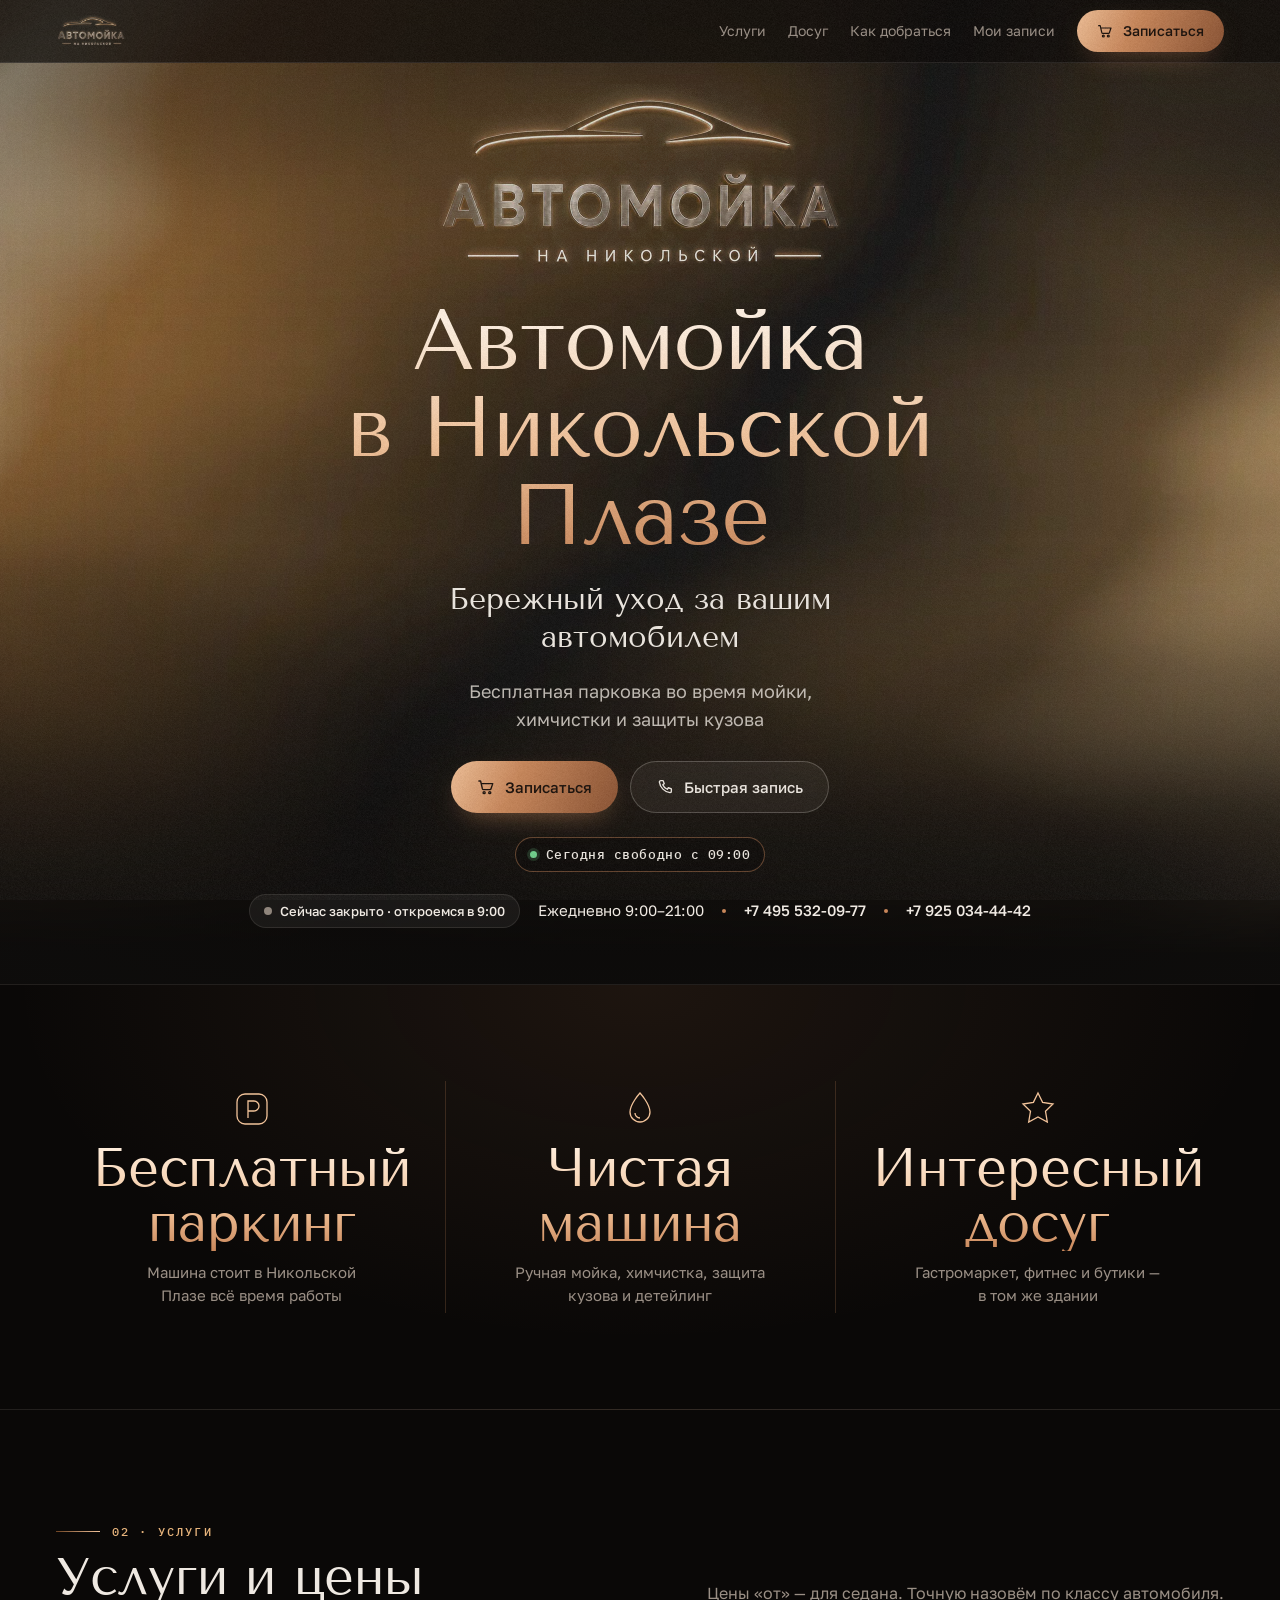
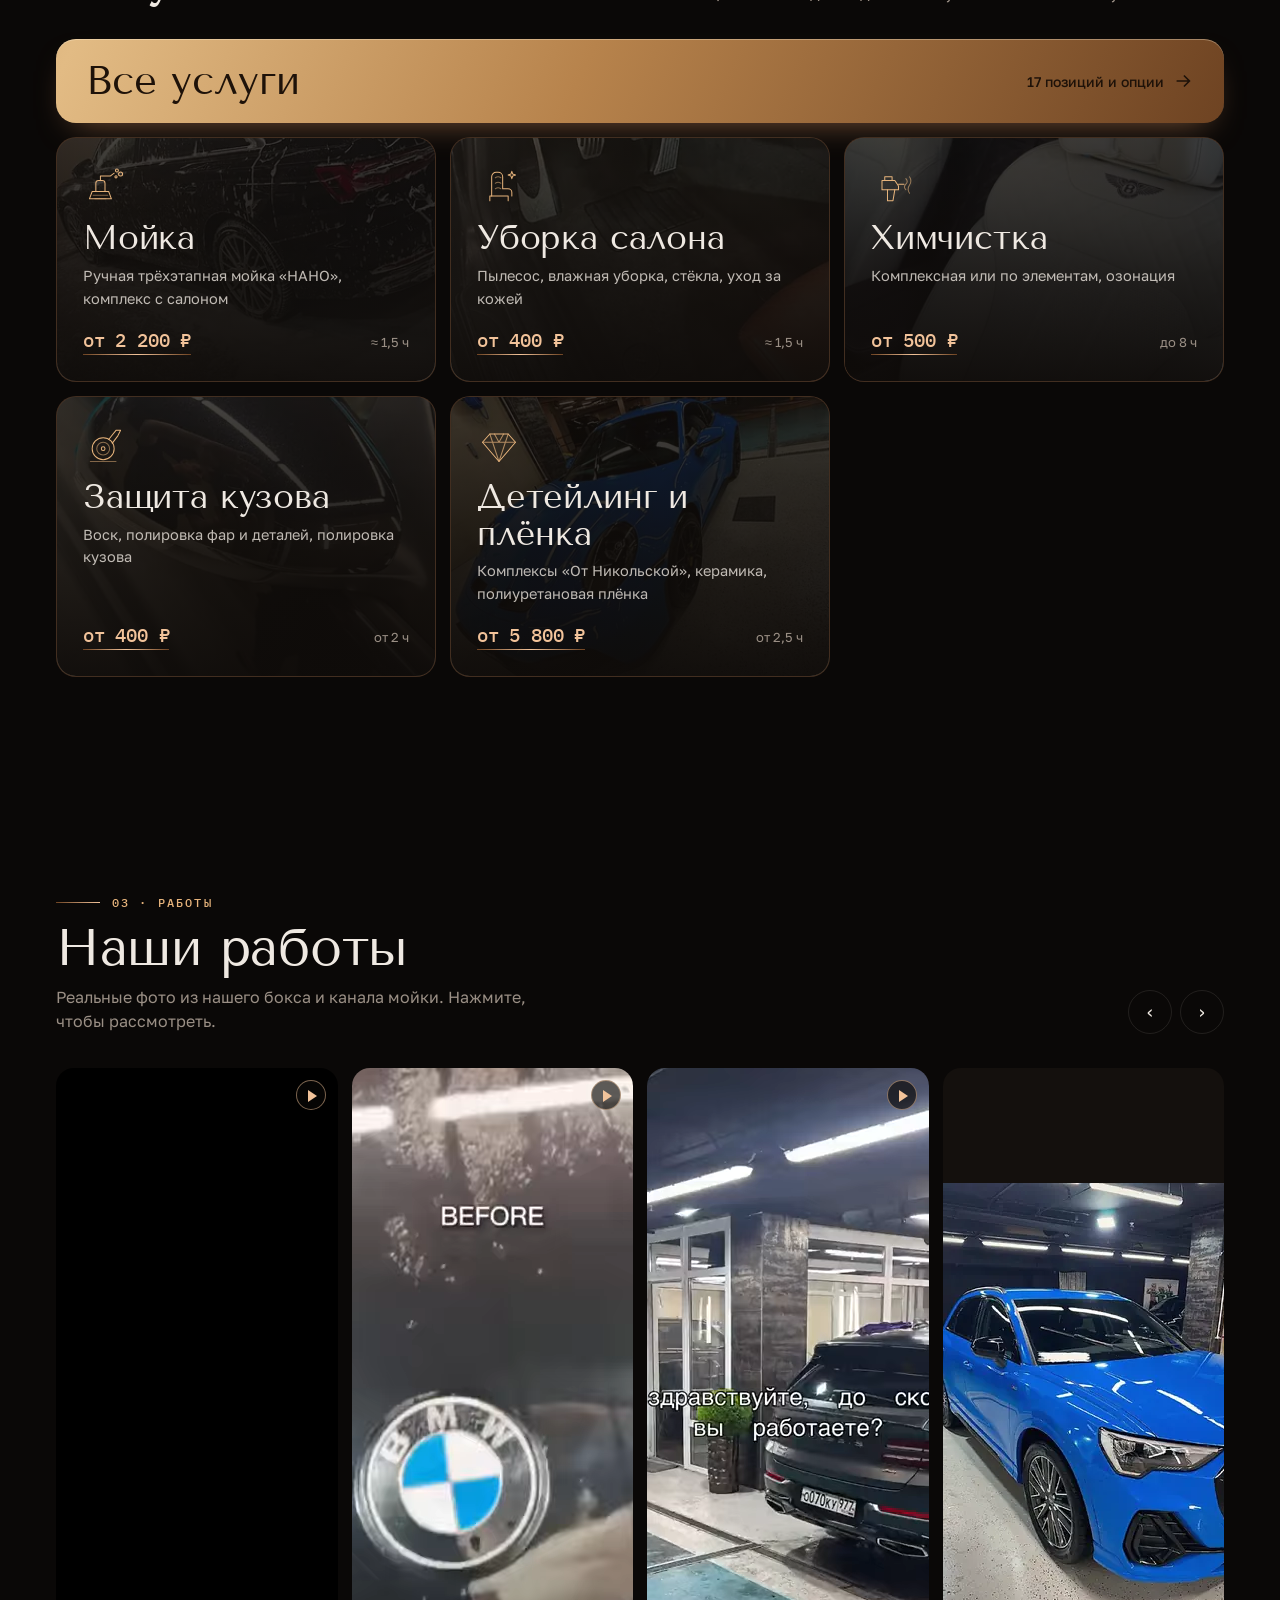
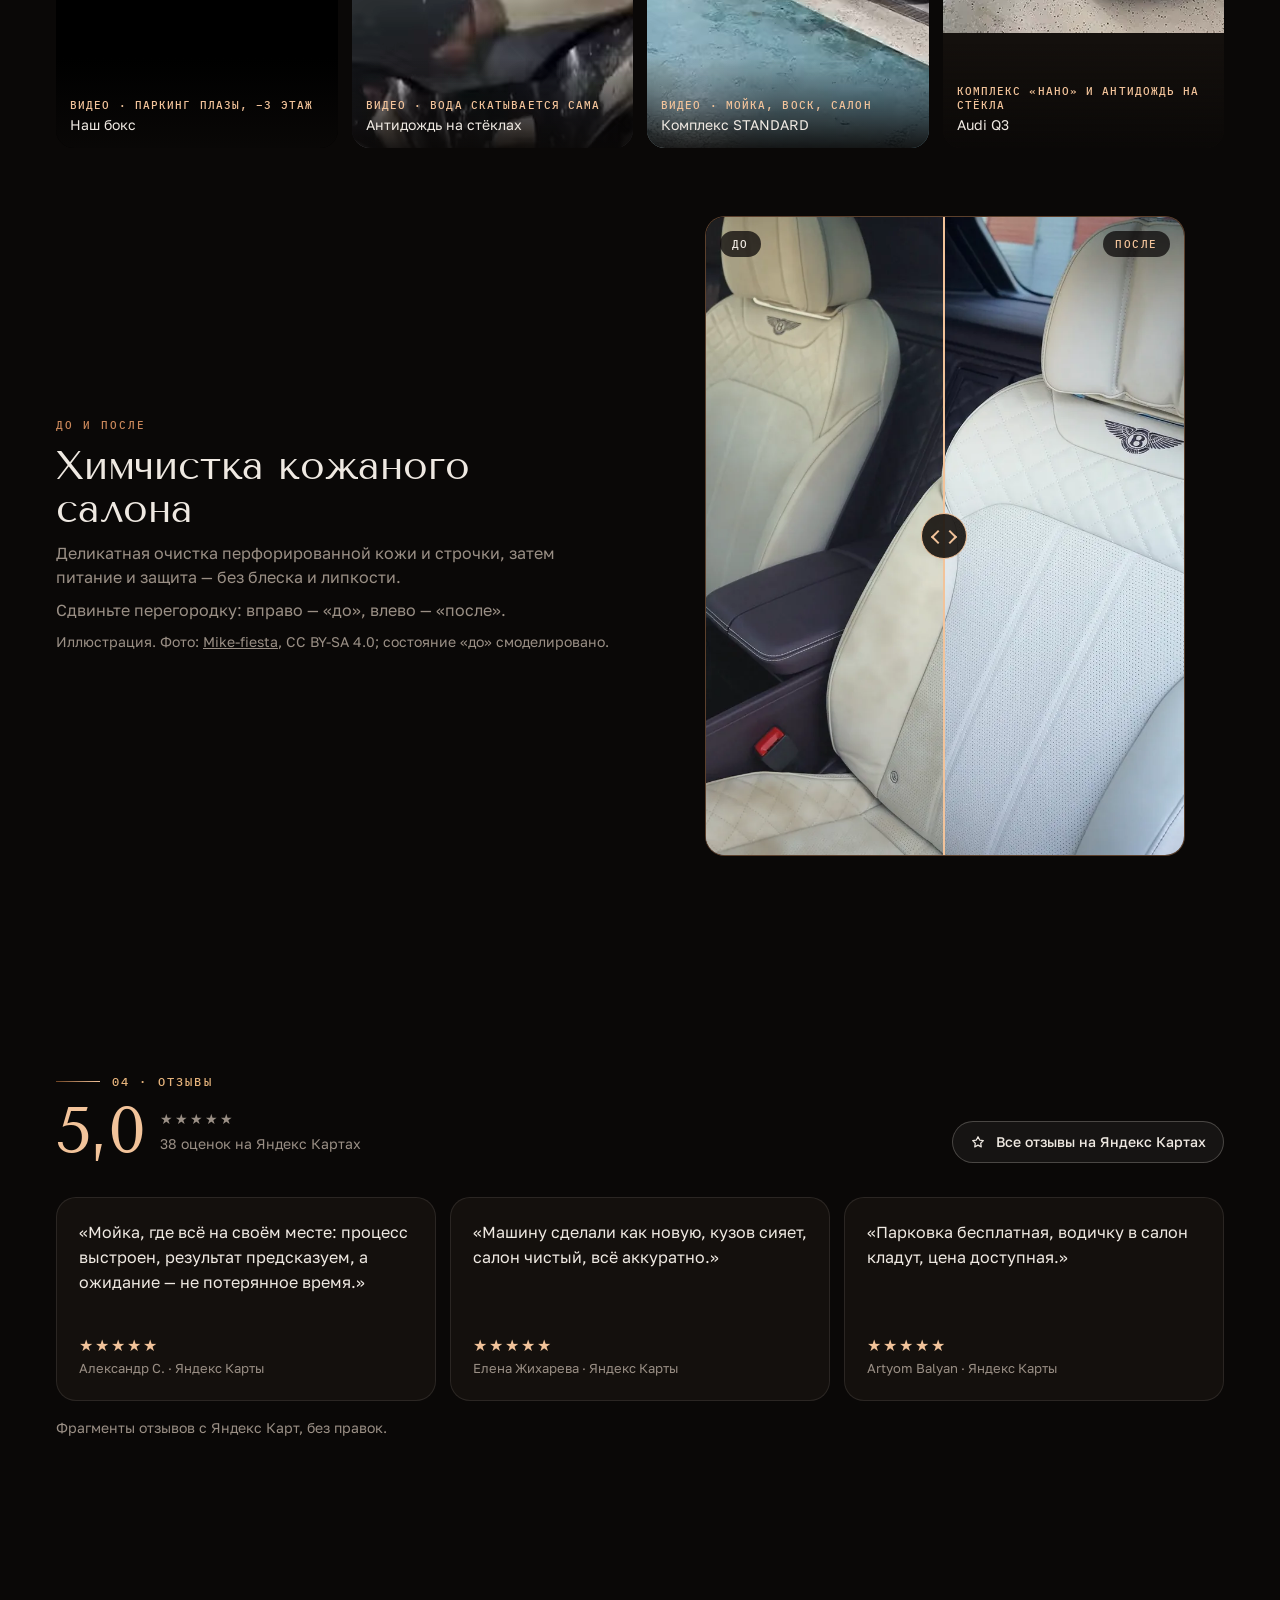
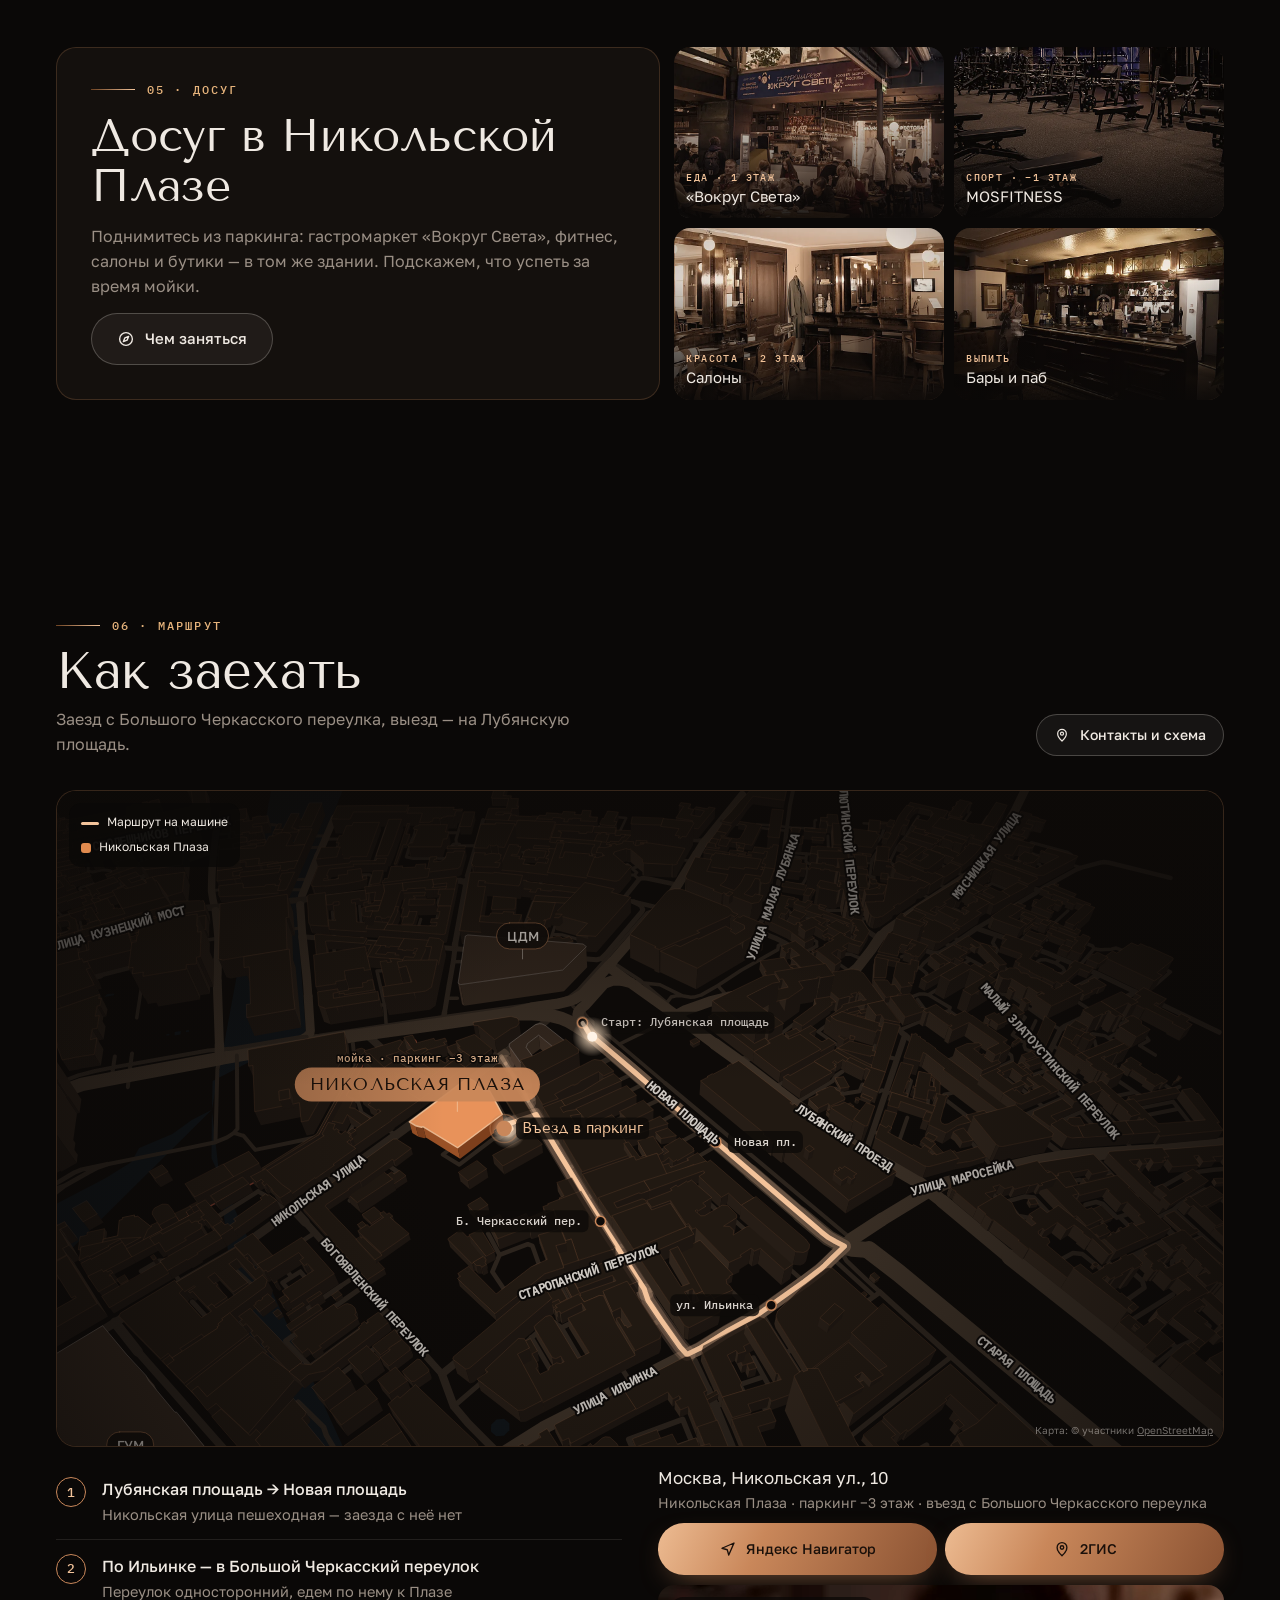
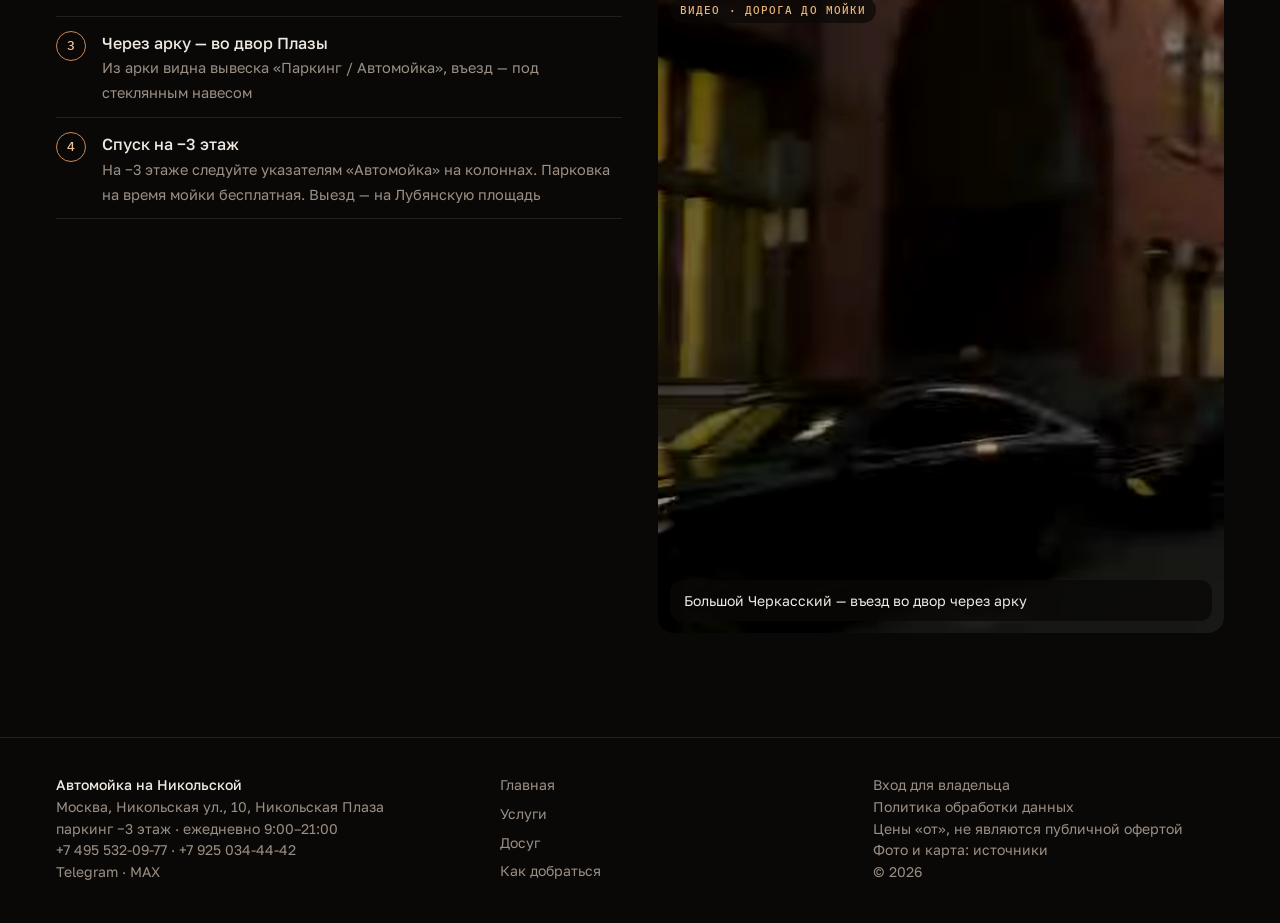
==== commit fce91db6: "Демо v3k Co-Authored-By: Claude Opus 5.5 <noreply@anthropic.com> Claude-Session: https://claude.ai/c" ====
--- a/index.html
+++ b/index.html
@@ -16,6 +16,7 @@
 <header class="top"><div class="wrap">
   <a href="index.html" aria-label="Автомойка на Никольской — главная"><img class="top__logo" src="logo.webp" alt="Автомойка на Никольской" width="70" height="32"></a>
   <nav aria-label="Разделы"><a href="services.html">Услуги</a><a href="park.html">Досуг</a><a href="route.html#contacts">Как добраться</a></nav>
+  <button class="top__mine" type="button" data-open="mine">Мои записи</button>
   <button class="btn btn--copper top__cta" type="button" data-open="book">Записаться</button>
   <button class="top__menu" type="button" data-menu aria-expanded="false" aria-controls="menu"><i aria-hidden="true"></i>Меню</button>
 </div></header>
--- a/site.css
+++ b/site.css
@@ -76,7 +76,7 @@
 .x { width: 42px; height: 42px; border-radius: 50%; border: 1px solid var(--line-2); background: none; cursor: pointer; font-size: 18px; flex: none; }
 .tabbar { display: none; }
 @media (max-width: 860px) {
-  .top nav, .top__cta { display: none; }
+  .top nav, .top__cta, .top__mine { display: none; }
   .top__menu { display: inline-flex; }
   .tabbar { position: fixed; z-index: 45; left: 0; right: 0; bottom: 0; display: grid; grid-template-columns: repeat(5, 1fr); align-items: end; padding: 6px 6px calc(6px + env(safe-area-inset-bottom, 0px)); background: rgba(14, 11, 9, .96); border-top: 1px solid var(--line-2); }
   .tab { display: grid; justify-items: center; gap: 3px; padding: 4px 0; background: none; border: 0; text-decoration: none; color: var(--muted); font-size: 10.5px; cursor: pointer; position: relative; }
@@ -573,3 +573,87 @@
 .chosen .svc { background: rgba(10, 8, 7, .55); }
 .btn { white-space: nowrap; }
 @media (max-width: 400px) { .hero__actions .btn { padding: 0 12px; gap: 8px; font-size: 14.5px; } }
+
+/* ===== v3j: движение интерфейса — только transform/opacity, всё выключается при «Уменьшить движение» ===== */
+/* сумма-барабан */
+.roll { display: inline-flex; align-items: baseline; }
+.roll__c { display: inline-block; }
+.dg { display: inline-block; height: 1.2em; line-height: 1.2em; overflow: hidden; vertical-align: bottom; }
+.dg i { display: block; font-style: normal; transition: transform .7s cubic-bezier(.2, .9, .25, 1); will-change: transform; }
+.dg i span { display: block; height: 1.2em; }
+
+/* галочка рисуется линией */
+.svc__ck svg { width: 15px; height: 15px; fill: none; stroke: #1a100a; stroke-width: 2.6; stroke-linecap: round; stroke-linejoin: round; opacity: 0; }
+.svc__ck svg path { stroke-dasharray: 20; stroke-dashoffset: 0; }
+.svc[aria-pressed="true"] .svc__ck svg { opacity: 1; }
+.svc[aria-pressed="true"] .svc__ck::after { content: none; }
+.svc__ck--draw svg path { animation: draw .38s .05s cubic-bezier(.3, .7, .3, 1) both; }
+.svc__ck--draw { animation: ckpop .32s cubic-bezier(.3, 1.6, .5, 1); }
+@keyframes draw { from { stroke-dashoffset: 20; } }
+@keyframes ckpop { 40% { transform: scale(1.18); } }
+.okmark { position: relative; animation: okin .5s cubic-bezier(.3, 1.5, .5, 1) both; }
+.okmark svg path { stroke-dasharray: 24; animation: draw24 .5s .25s cubic-bezier(.3, .7, .3, 1) both; }
+.okmark::after { content: ""; position: absolute; inset: -6px; border-radius: 50%; border: 1px solid var(--copper); opacity: 0; animation: okring 1.1s .2s ease-out both; }
+@keyframes draw24 { from { stroke-dashoffset: 24; } }
+@keyframes okin { from { transform: scale(.4); opacity: 0; } }
+@keyframes okring { 0% { transform: scale(.8); opacity: .9; } 100% { transform: scale(1.5); opacity: 0; } }
+
+/* медная подсветка скользит по чипам */
+.chips--pill:not(.catchips) { position: relative; }
+.chips__pill { position: absolute; left: 0; top: 0; height: calc(100% - 2px); border-radius: 99px; background: var(--paper); transition: transform .42s cubic-bezier(.2, .9, .25, 1), width .42s cubic-bezier(.2, .9, .25, 1); pointer-events: none; z-index: 0; }
+.chips--pill .chip { position: relative; z-index: 1; transition: color .25s; }
+.chips--pill .chip[aria-pressed="true"] { background: transparent; border-color: transparent; }
+.catchips.chips--pill .chips__pill { top: 10px; height: calc(100% - 20px); }
+
+/* окно записи раскрывается из нажатой кнопки */
+.sheet__panel { transform-origin: var(--ox, 50%) var(--oy, 100%); animation: sheetin .46s cubic-bezier(.2, .9, .25, 1); }
+@keyframes sheetin { from { transform: scale(.86); opacity: 0; } 60% { opacity: 1; } }
+@media (max-width: 560px) { .sheet__panel { animation-name: sheetin; } }
+
+/* перелёт строк в «Вы выбрали»: только окно записи, без затемнения всей страницы */
+html.vt-sheet::view-transition-old(root), html.vt-sheet::view-transition-new(root) { animation: none; }
+html.vt-sheet::view-transition-group(*) { animation-duration: .42s; animation-timing-function: cubic-bezier(.2, .9, .25, 1); }
+html.vt-sheet::view-transition-old(*), html.vt-sheet::view-transition-new(*) { height: 100%; }
+
+/* подписи на видео сменяются через размытие */
+.entrance__cap { transition: opacity .22s ease, filter .22s ease, transform .22s ease; }
+.entrance__cap.swap { opacity: 0; filter: blur(6px); transform: translateY(4px); }
+
+/* экран «Вы записаны» — фирменный талон */
+.ticket { position: relative; border-radius: 20px; padding: 20px 18px 18px; background: linear-gradient(160deg, rgba(201, 135, 90, .2), rgba(201, 135, 90, .03) 55%), var(--ink-3, #1c1714); box-shadow: inset 0 0 0 1px rgba(232, 170, 110, .45), 0 24px 50px -30px rgba(201, 135, 90, .9); display: grid; gap: 16px; overflow: hidden; animation: ticketin .6s cubic-bezier(.2, .9, .25, 1) both; }
+@keyframes ticketin { from { transform: translateY(16px) scale(.98); opacity: 0; } }
+.ticket__top { display: flex; gap: 14px; align-items: center; }
+.ticket__top h3 { margin: 0; }
+.ticket__top .note { margin: 4px 0 0; }
+.ticket__when { display: grid; grid-template-columns: repeat(3, minmax(0, 1fr)); gap: 8px; }
+.ticket__when div { display: grid; gap: 2px; }
+.ticket__when small { font: 500 10.5px var(--f-mono); letter-spacing: .14em; text-transform: uppercase; color: var(--gold); }
+.ticket__when b { font: 500 clamp(20px, 5.4vw, 26px)/1.1 var(--f-mono); color: var(--paper); letter-spacing: -.02em; }
+.ticket__when span { font-size: 12.5px; color: var(--muted); }
+.ticket__cut { height: 0; border-top: 1.5px dashed rgba(232, 170, 110, .45); margin: 0 -18px; position: relative; }
+.ticket__cut::before, .ticket__cut::after { content: ""; position: absolute; top: -12px; width: 22px; height: 22px; border-radius: 50%; background: var(--ink-2); box-shadow: inset 0 0 0 1px rgba(232, 170, 110, .45); }
+.ticket__cut::before { left: -11px; } .ticket__cut::after { right: -11px; }
+.ticket__items { list-style: none; margin: 0; padding: 0; display: grid; gap: 6px; font-size: 15px; }
+.ticket__items li::before { content: "— "; color: var(--copper); }
+.ticket__foot { display: flex; justify-content: space-between; align-items: baseline; gap: 10px; color: var(--muted); font-size: 14px; }
+.ticket__foot b { font: 500 20px var(--f-mono); color: var(--copper-hi); }
+.ticket__addr { margin: 0; font-size: 12.5px; color: var(--muted); line-height: 1.5; }
+.ticket__logo { position: absolute; right: 16px; top: 16px; width: 56px; height: auto; opacity: .55; }
+
+/* плёночное зерно: одна плитка 160×160, без смешивания слоёв */
+body::after { content: ""; position: fixed; inset: 0; z-index: 200; pointer-events: none; background: url(grain.webp); opacity: .05; }
+
+@media (prefers-reduced-motion: reduce) {
+  .dg i, .chips__pill, .entrance__cap { transition: none !important; }
+  .svc__ck--draw svg path, .okmark svg path { animation: none !important; stroke-dashoffset: 0; }
+}
+html.vt-sheet .top, html.vt-sheet .tabbar { view-transition-name: none; }
+.sheet .svc { background: var(--ink-3); }
+
+/* липкая строка категорий на странице услуг: всегда сверху, сплошной фон на всю ширину — строки не просвечивают и не «съезжают» под неё */
+.catchips { position: sticky; top: calc(62px + env(safe-area-inset-top, 0px)); z-index: 6; background: var(--ink); box-shadow: 0 0 0 100vmax var(--ink), 0 1px 0 100vmax var(--line-2); clip-path: inset(0 -100vmax -1px); margin-bottom: 12px; }
+.top__mine { background: none; border: 0; padding: 0; cursor: pointer; font: inherit; font-size: 14px; color: var(--muted); }
+.top__mine:hover { color: var(--paper); }
+/* во время перелёта касания проходят сквозь слой анимации к уже обновлённым кнопкам */
+::view-transition { pointer-events: none; }
+html.vt-sheet::view-transition-group(*) { animation-duration: .36s; }
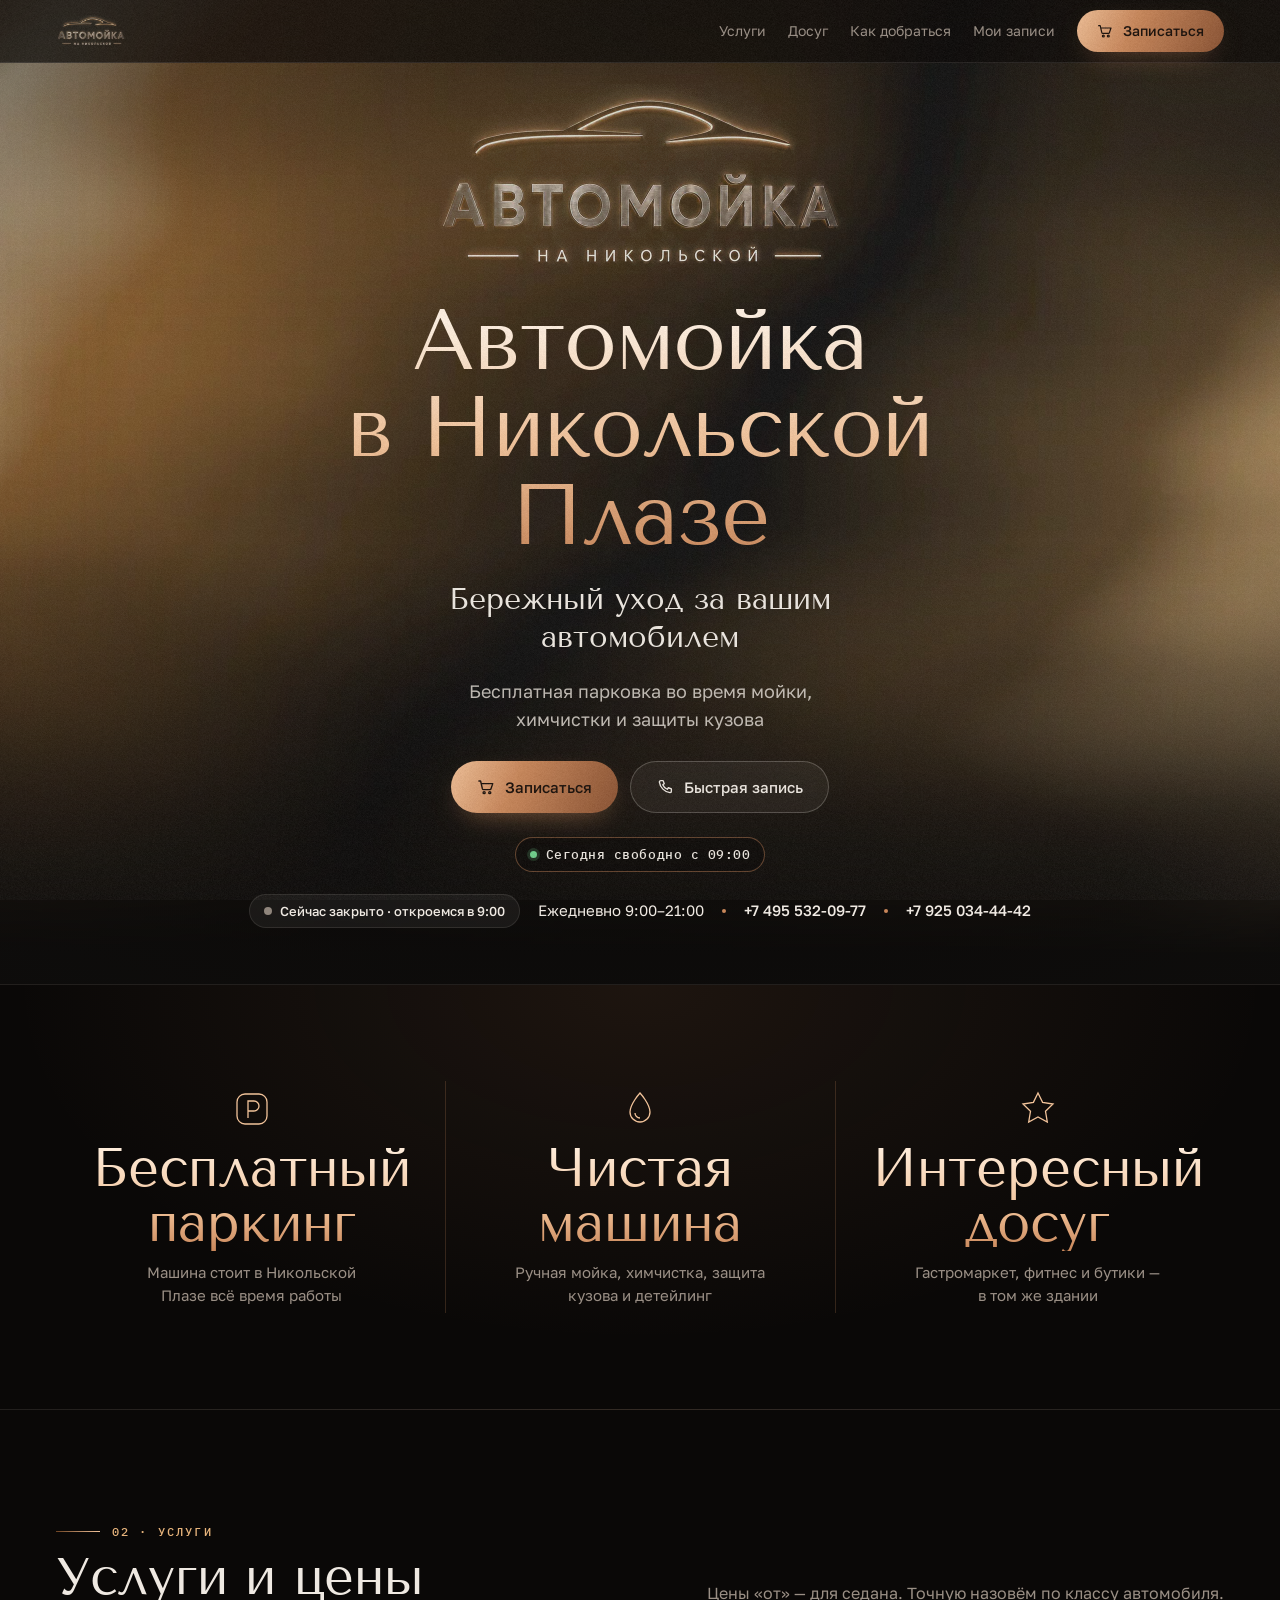
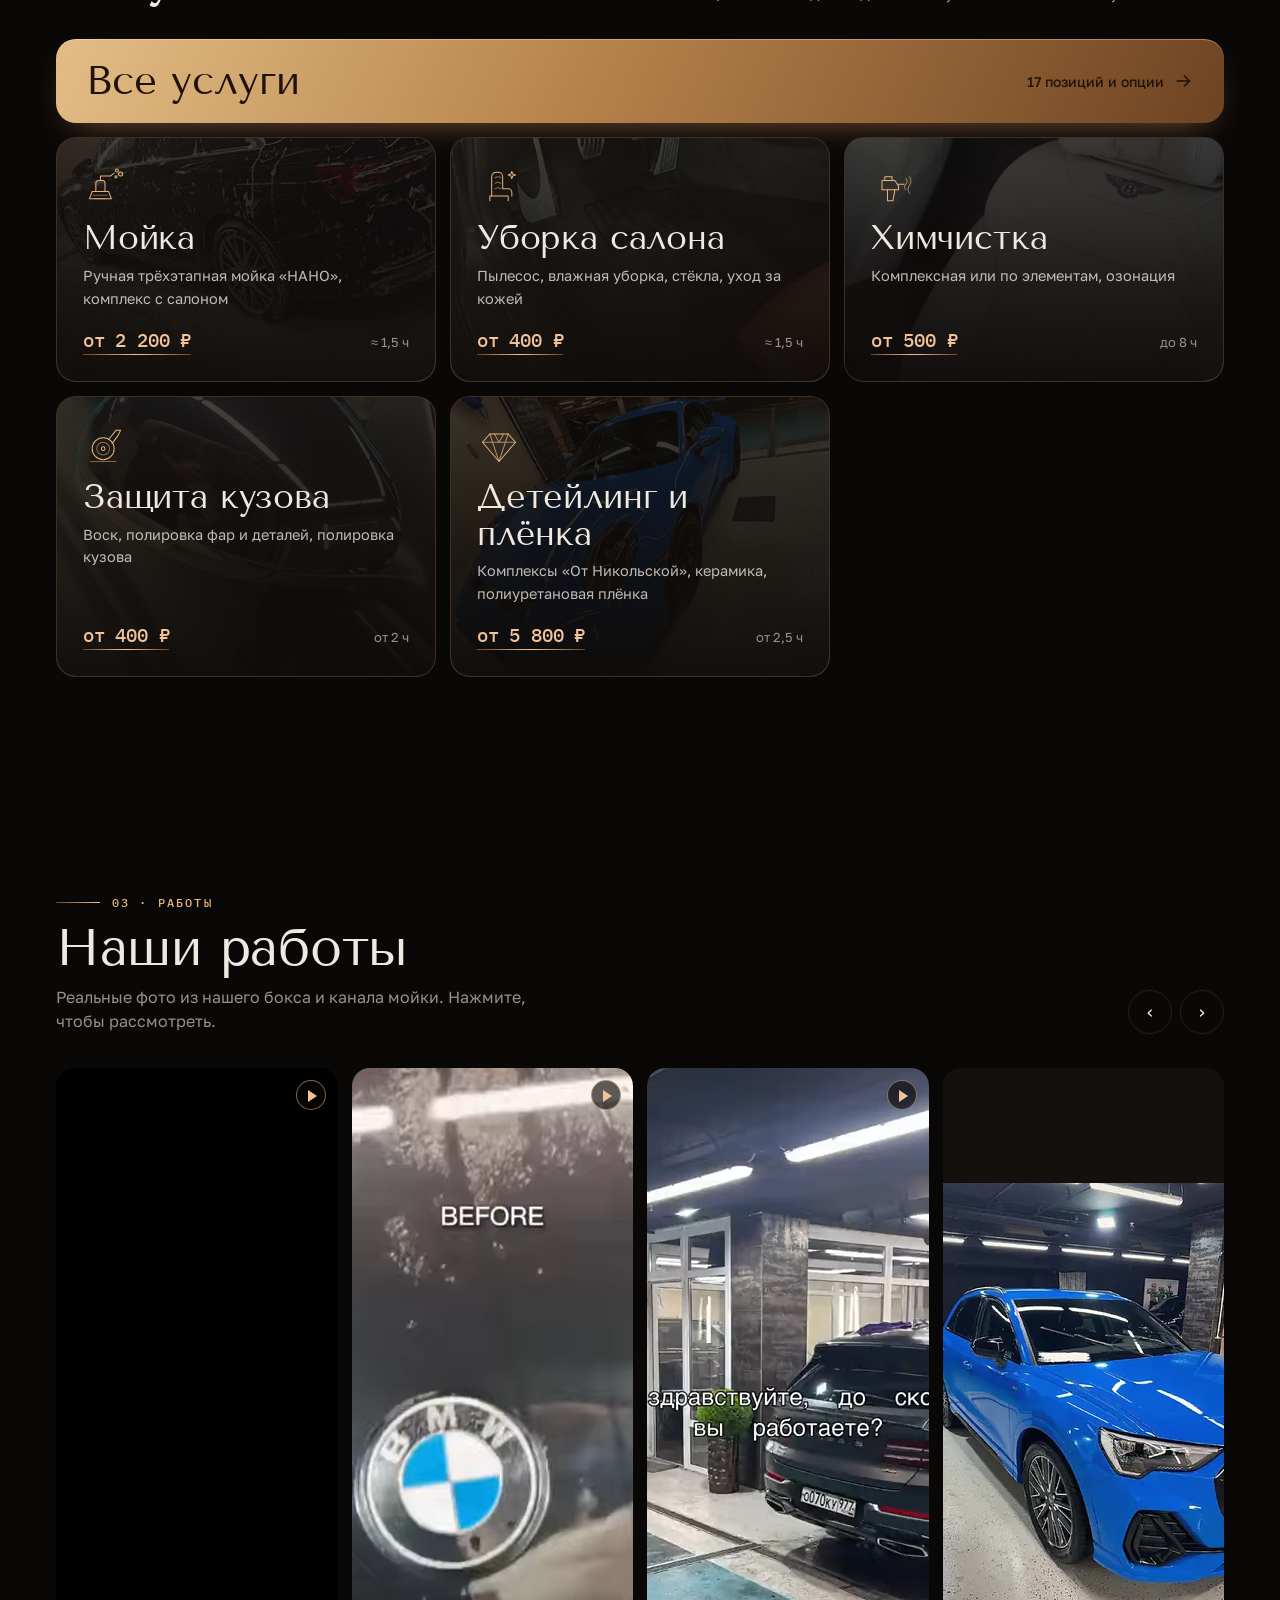
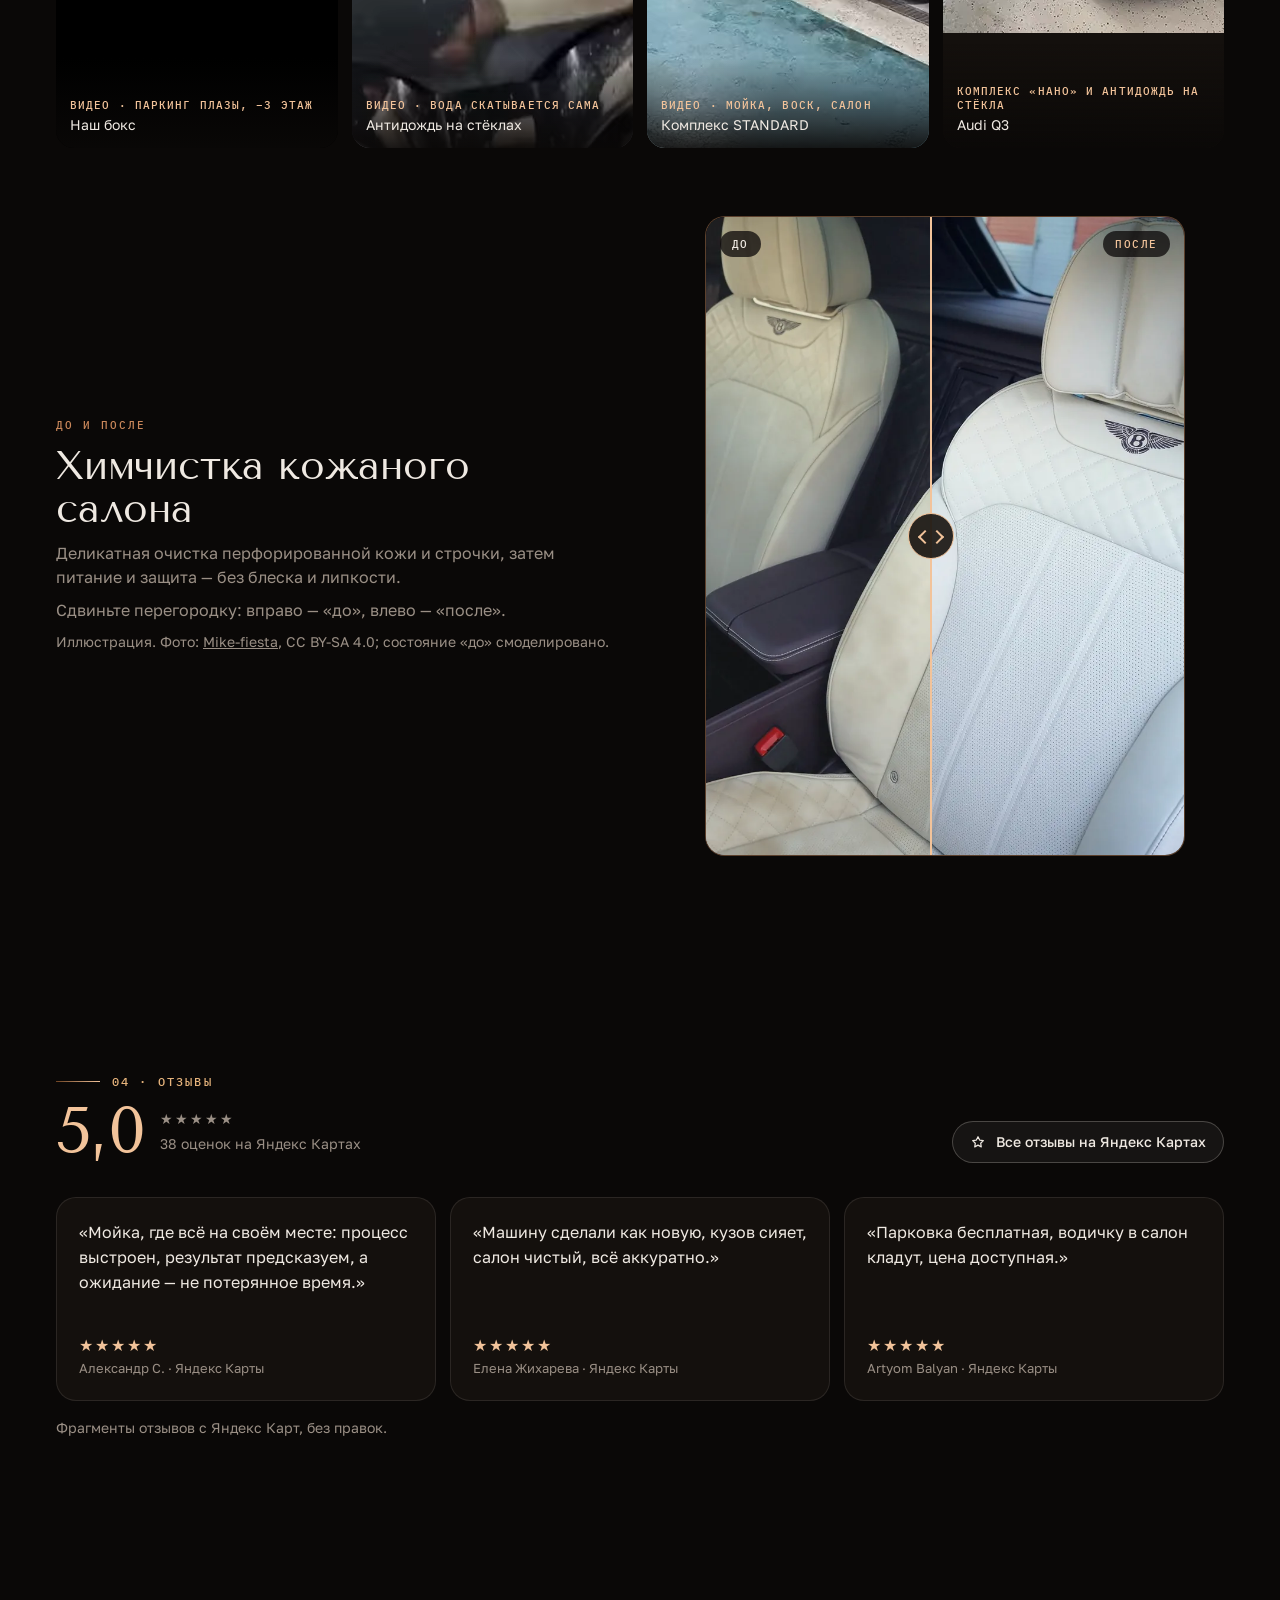
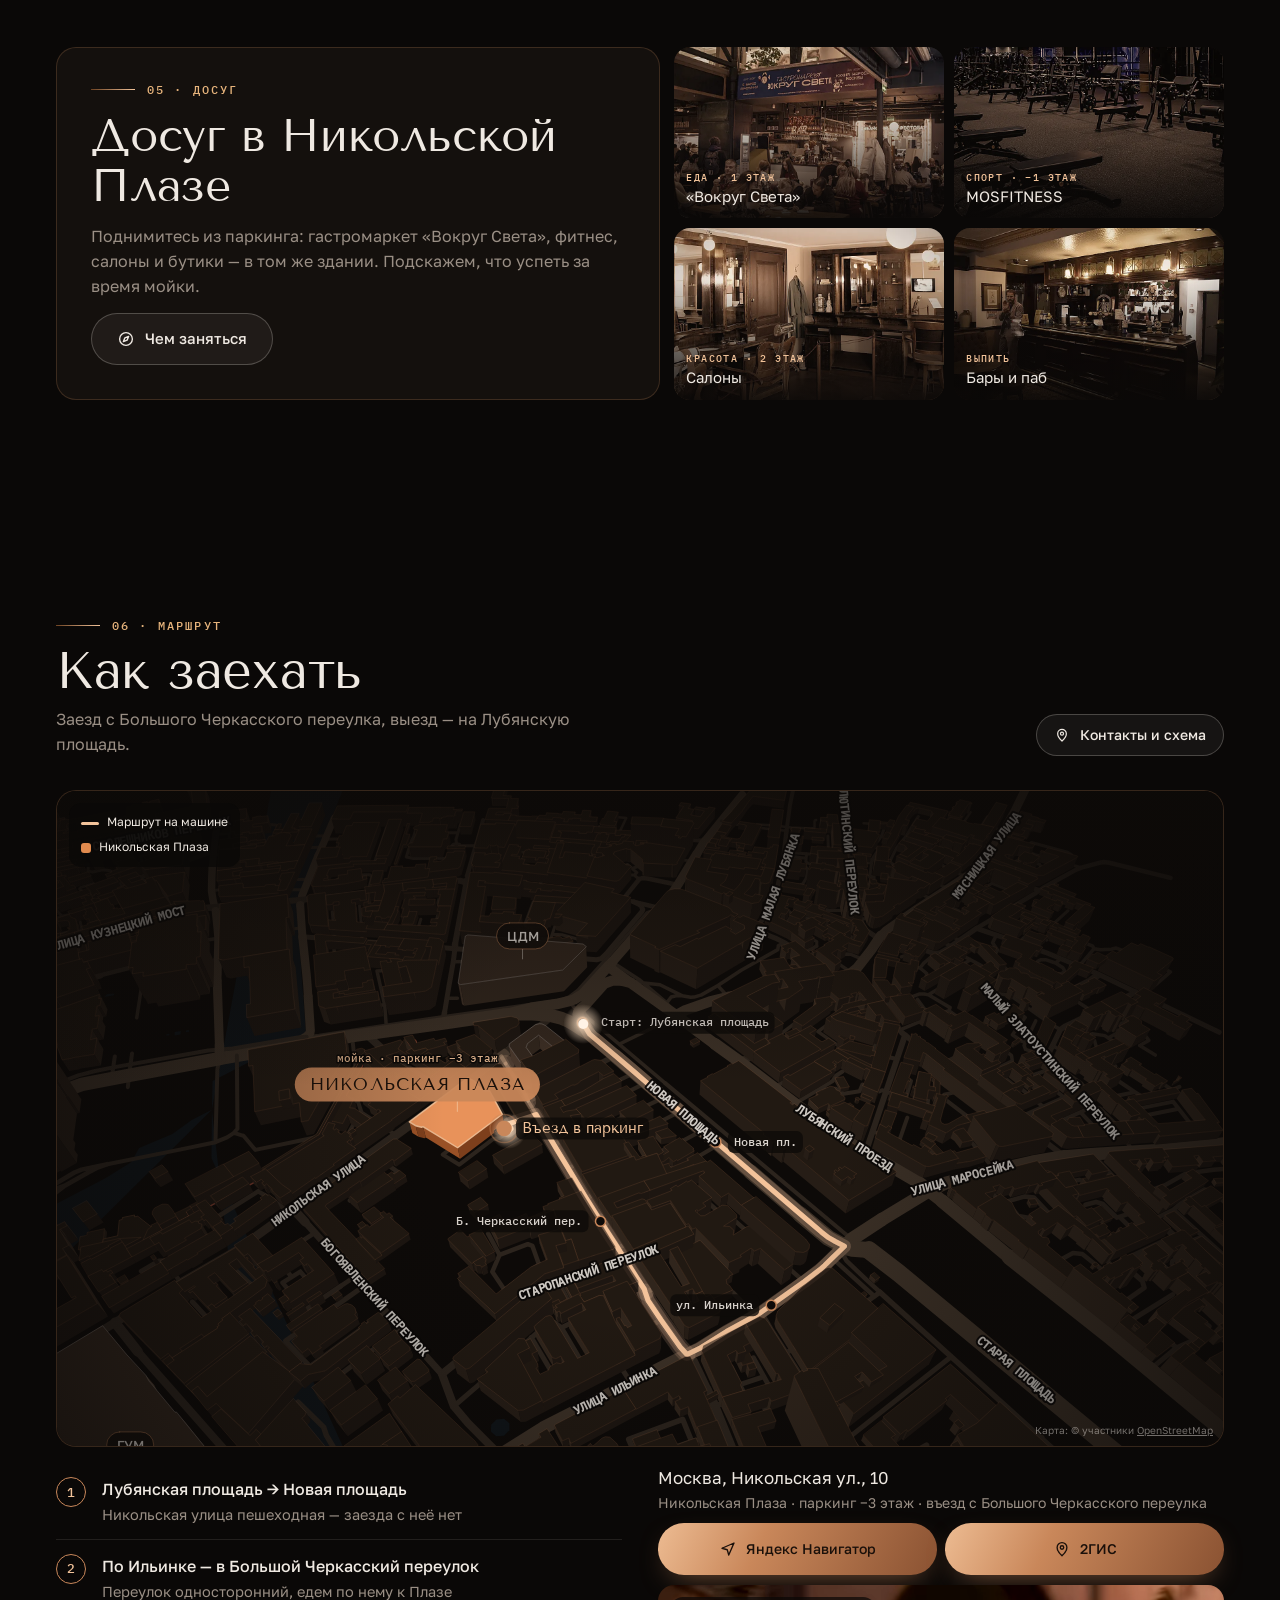
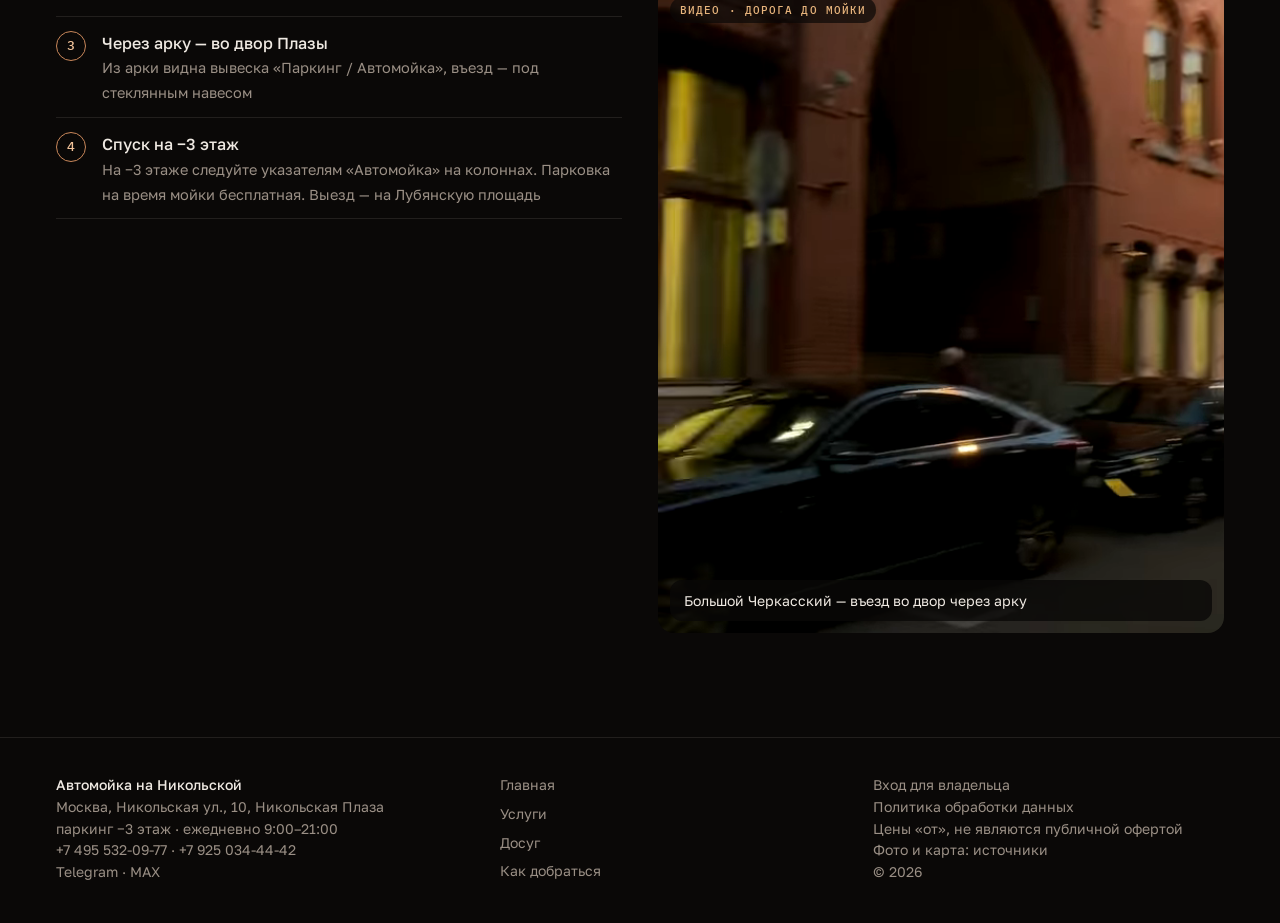
==== commit 6cb6a9eb: "Видео дороги: рамки ориентиров по всему тексту вывесок Co-Authored-By: Claude Opus 5.5 <noreply@anth" ====
--- a/index.html
+++ b/index.html
@@ -82,7 +82,7 @@
   </ol>
   <div class="navi"><div class="addr">Москва, Никольская ул., 10<small>Никольская Плаза · паркинг −3 этаж · въезд с Большого Черкасского переулка</small></div>
     <div class="navi__btns"><a class="btn btn--copper" href="https://yandex.ru/maps/?rtext=~55.757898%2C37.625083&rtt=auto" data-navi="yandexnavi://build_route_on_map?lat_to=55.757898&lon_to=37.625083" target="_blank" rel="noopener">Яндекс Навигатор</a><a class="btn btn--copper" href="https://2gis.ru/moscow/directions/points/%7C37.625083%2C55.757898" target="_blank" rel="noopener">2ГИС</a></div>
-    <figure class="entrance" style="margin:0"><video muted playsinline loop preload="none" poster="media/video/route.webp" width="540" height="960" aria-label="Видео: путь от Большого Черкасского переулка через арку и навес «Паркинг / Автомойка» на −3 этаж к мойке; ориентиры подсвечены" data-chapters="0:Большой Черкасский — въезд во двор через арку|9.8:Ориентир: вывеска «Паркинг / Автомойка» видна из арки|11.8:Въезд в паркинг — под стеклянным навесом|17.9:Спуск по пандусу на −3 этаж|26.3:−3 этаж: держитесь основного проезда|38.7:Ориентир: указатель «Автомойка» на колонне|40.7:Следуйте стрелкам «Автомойка»|50.6:Автомойка — вы на месте"><source data-src="media/video/route.mp4" type="video/mp4"><source data-src="media/video/route.webm" type="video/webm"></video><span class="entrance__cap" aria-hidden="true">Большой Черкасский — въезд во двор через арку</span><span class="entrance__tag">Видео · дорога до мойки</span></figure></div></div>
+    <figure class="entrance" style="margin:0"><video muted playsinline loop preload="none" poster="media/video/route.webp?v=2" width="540" height="960" aria-label="Видео: путь от Большого Черкасского переулка через арку и навес «Паркинг / Автомойка» на −3 этаж к мойке; ориентиры подсвечены" data-chapters="0:Большой Черкасский — въезд во двор через арку|9.8:Ориентир: вывеска «Паркинг / Автомойка» видна из арки|11.8:Въезд в паркинг — под стеклянным навесом|17.9:Спуск по пандусу на −3 этаж|26.3:−3 этаж: держитесь основного проезда|38.7:Ориентир: указатель «Автомойка» на колонне|40.7:Следуйте стрелкам «Автомойка»|50.6:Автомойка — вы на месте"><source data-src="media/video/route.mp4?v=2" type="video/mp4"><source data-src="media/video/route.webm?v=2" type="video/webm"></video><span class="entrance__cap" aria-hidden="true">Большой Черкасский — въезд во двор через арку</span><span class="entrance__tag">Видео · дорога до мойки</span></figure></div></div>
 </div></section>
 </main>
 <footer class="foot"><div class="wrap">
